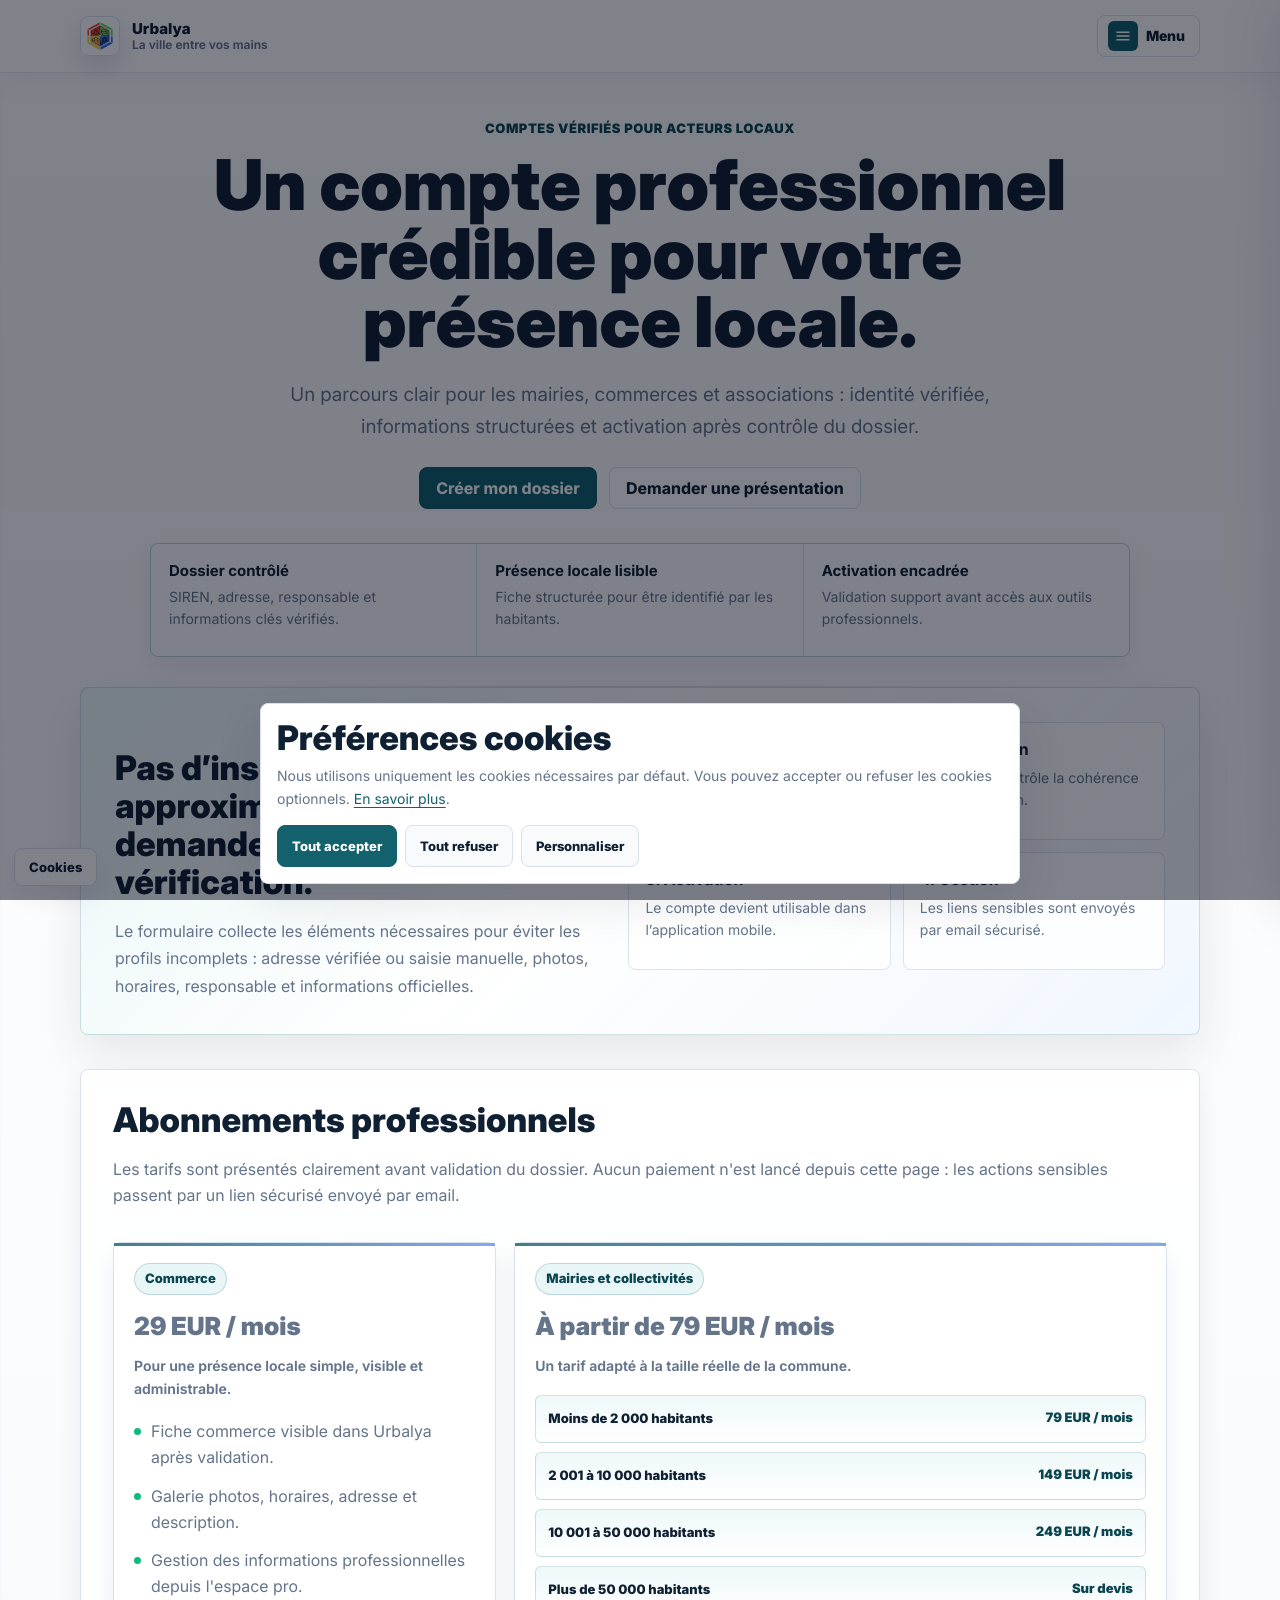
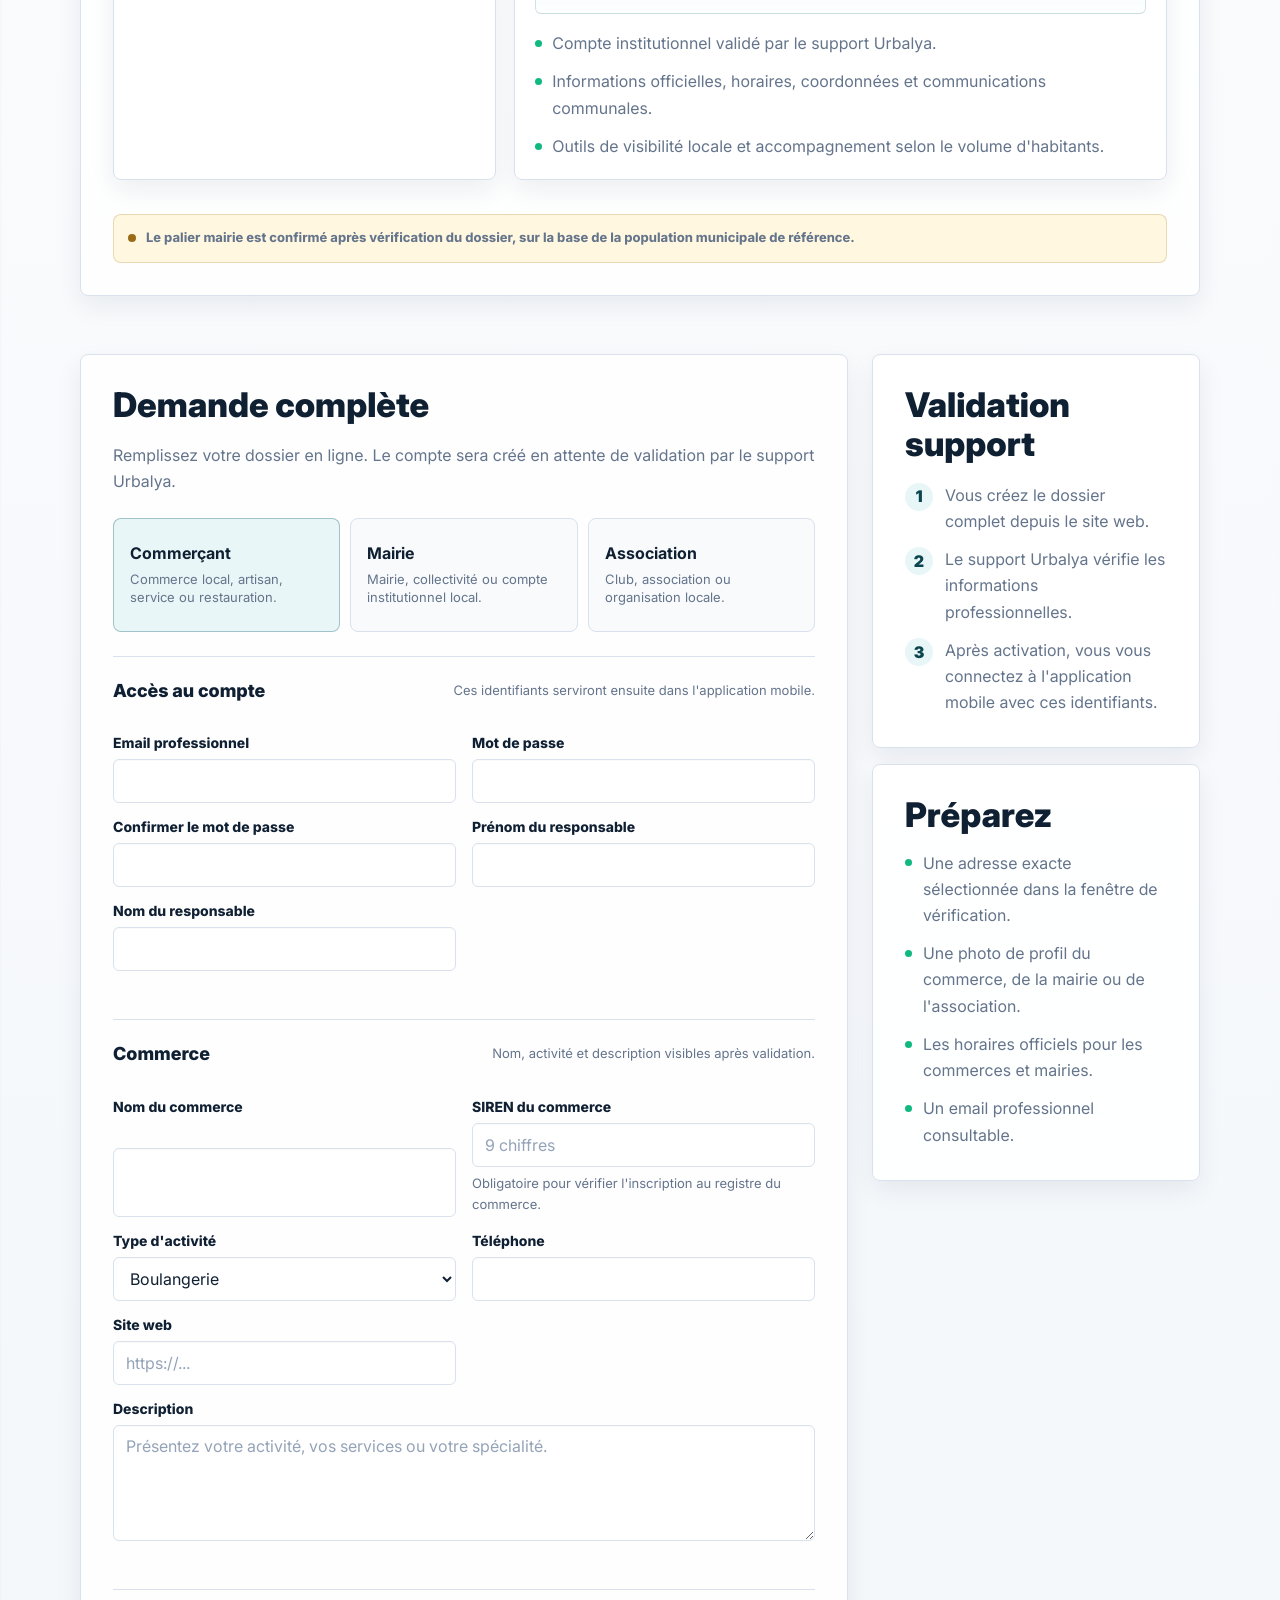
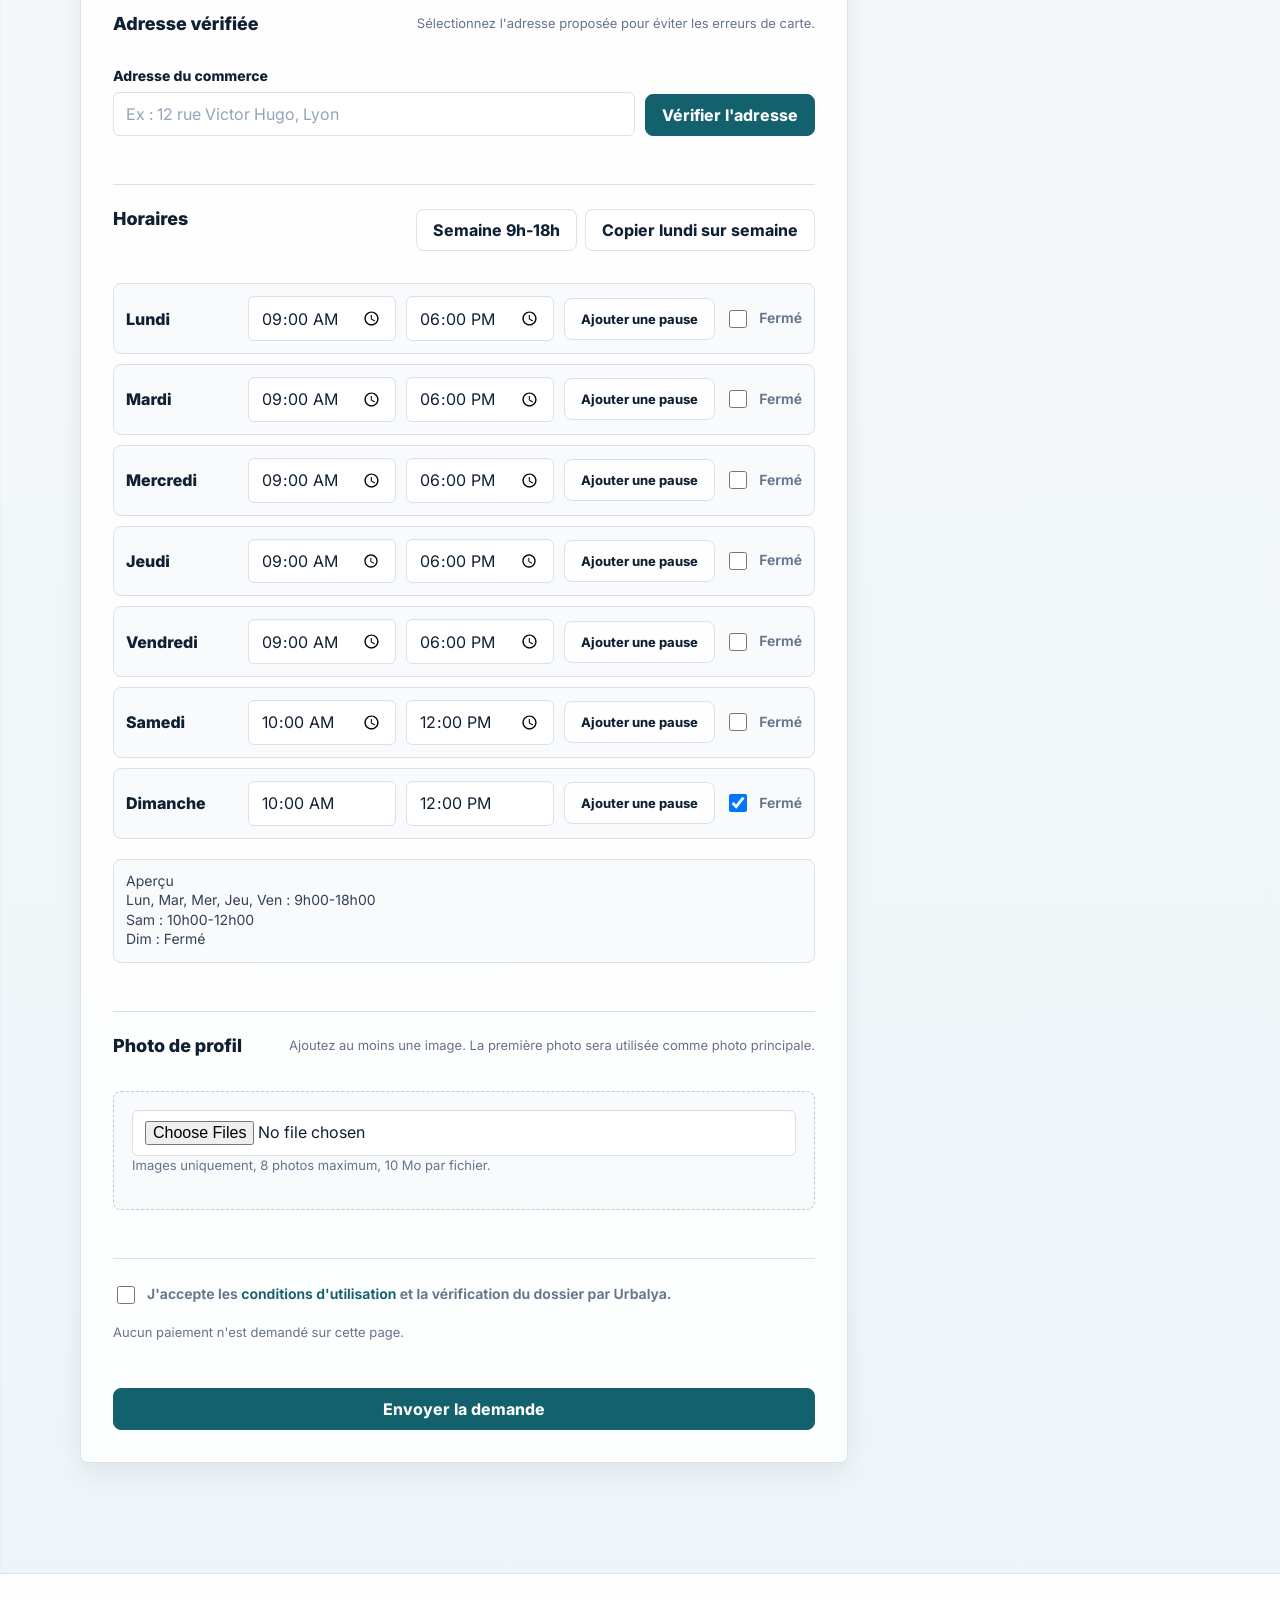
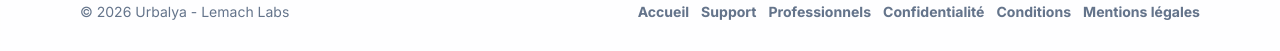
==== docs/professionnels/index.html @ 6ba50709 "a faire inscription en ligne" ====
<!doctype html>
<html lang="fr">
<head>
  <meta charset="utf-8" />
  <meta name="viewport" content="width=device-width,initial-scale=1,viewport-fit=cover" />
  <title>Comptes professionnels - Urbalya</title>
  <meta
    name="description"
    content="Creer une demande de compte professionnel Urbalya pour un commerce, une mairie, une collectivite ou une association."
  />
  <meta name="theme-color" content="#ffffff" />

  <link rel="icon" type="image/png" href="../logo.png" />
  <link rel="apple-touch-icon" href="../logo.png" />
  <link rel="preconnect" href="https://fonts.googleapis.com" />
  <link rel="preconnect" href="https://fonts.gstatic.com" crossorigin />
  <link href="https://fonts.googleapis.com/css2?family=Inter:wght@400;500;600;700;800;900&display=swap" rel="stylesheet" />
  <link rel="stylesheet" href="../cookie-consent.css" />

  <style>
    :root {
      --bg: #0B1220;
      --panel: #0F172A;
      --panel2: #111C32;
      --text: #E5E7EB;
      --muted: #94A3B8;
      --line: rgba(255,255,255,.12);
      --line2: rgba(255,255,255,.18);
      --accent: #3B82F6;
      --accent2: #10B981;
      --danger: #EF4444;
      --warn: #F59E0B;
      --container: 1120px;
      --tap: 44px;
      --focus: 0 0 0 4px rgba(59,130,246,.25);
    }

    * { box-sizing: border-box; }
    html { scroll-behavior: smooth; }
    body {
      margin: 0;
      font-family: Inter, system-ui, -apple-system, Segoe UI, Roboto, Helvetica, Arial, sans-serif;
      color: var(--text);
      background:
        radial-gradient(circle at 16% 0%, rgba(59,130,246,.24), transparent 28%),
        radial-gradient(circle at 90% 8%, rgba(16,185,129,.15), transparent 24%),
        linear-gradient(180deg, #0B1220 0%, #111827 100%);
      -webkit-font-smoothing: antialiased;
    }

    a { color: inherit; text-decoration: none; }
    label, input, select, textarea, button { font: inherit; }
    button { cursor: pointer; }
    :focus { outline: none; }
    :focus-visible { box-shadow: var(--focus); }

    .ico { width: 18px; height: 18px; display: inline-block; flex: 0 0 auto; }
    .ico.xl { width: 22px; height: 22px; }

    .container { max-width: var(--container); margin: 0 auto; padding: 0 18px; }

    .nav {
      position: sticky;
      top: 0;
      z-index: 20;
      background: rgba(11,18,32,.86);
      backdrop-filter: blur(12px);
      border-bottom: 1px solid var(--line);
    }

    .nav-inner {
      min-height: 68px;
      display: flex;
      align-items: center;
      justify-content: space-between;
      gap: 16px;
    }

    .brand {
      display: inline-flex;
      align-items: center;
      gap: 12px;
      font-weight: 900;
    }

    .brand img {
      width: 38px;
      height: 38px;
      border-radius: 12px;
    }

    .nav-links {
      display: flex;
      align-items: center;
      gap: 10px;
      flex-wrap: wrap;
      justify-content: flex-end;
    }

    .nav-actions {
      display: flex;
      align-items: center;
      gap: 10px;
    }

    .nav-toggle {
      width: var(--tap);
      height: var(--tap);
      border-radius: 14px;
      border: 1px solid var(--line);
      background: rgba(15,23,42,.45);
      display: inline-flex;
      align-items: center;
      justify-content: center;
      color: var(--text);
    }

    .pill {
      display: inline-flex;
      align-items: center;
      justify-content: center;
      gap: 8px;
      min-height: 38px;
      padding: 10px 13px;
      border: 1px solid var(--line);
      border-radius: 999px;
      background: rgba(15,23,42,.52);
      color: var(--text);
      font-size: 14px;
      font-weight: 800;
    }

    .pill.primary {
      background: rgba(59,130,246,.92);
      border-color: rgba(147,197,253,.45);
    }

    .pill.danger,
    .pill.danger[aria-current="page"] {
      border-color: rgba(239,68,68,.55);
      background: rgba(239,68,68,.92);
      color: #fff;
    }

    .store-link {
      padding: 0;
      overflow: hidden;
      border-radius: 12px;
      background: transparent !important;
      min-height: auto;
      border-width: 0;
    }

    .store-badge {
      display: block;
      width: 100%;
      height: auto;
    }

    .backdrop {
      position: fixed;
      inset: 0;
      background: rgba(2,6,23,.60);
      backdrop-filter: blur(6px);
      opacity: 0;
      pointer-events: none;
      transition: opacity .18s ease;
      z-index: 80;
    }

    .drawer {
      position: fixed;
      top: env(safe-area-inset-top);
      right: 0;
      width: min(92vw, 360px);
      height: calc(100vh - env(safe-area-inset-top));
      background: rgba(15,23,42,.96);
      border-left: 1px solid var(--line);
      box-shadow: 0 30px 80px rgba(0,0,0,.55);
      transform: translateX(110%);
      transition: transform .22s ease;
      z-index: 90;
      display: flex;
      flex-direction: column;
      padding: 14px;
      overflow-y: auto;
    }

    .drawer-head {
      display: flex;
      align-items: center;
      justify-content: space-between;
      gap: 10px;
      padding: 8px 6px 12px;
      border-bottom: 1px solid var(--line);
    }

    .drawer-title { font-weight: 900; }

    .drawer-close {
      width: var(--tap);
      height: var(--tap);
      border-radius: 14px;
      border: 1px solid var(--line);
      background: rgba(2,6,23,.35);
      color: var(--text);
      display: inline-flex;
      align-items: center;
      justify-content: center;
    }

    .drawer-nav {
      display: flex;
      flex-direction: column;
      gap: 10px;
      padding: 14px 6px;
    }

    .drawer .pill {
      width: 100%;
      justify-content: center;
      padding: 14px 12px;
      border-radius: 16px;
      font-size: 15px;
      min-height: 46px;
    }

    .drawer-foot {
      margin-top: auto;
      padding: 12px 6px 6px;
      border-top: 1px solid var(--line);
      display: flex;
      flex-direction: column;
      gap: 10px;
    }

    .drawer .store-link {
      display: block;
      width: 100%;
      max-width: none;
      border-width: 0;
    }

    html.menu-open body { overflow: hidden; }
    html.menu-open .backdrop { opacity: 1; pointer-events: auto; }
    html.menu-open .drawer { transform: translateX(0); }

    main { padding: 52px 0 72px; }

    .hero h1 {
      margin: 0;
      font-size: clamp(34px, 6.6vw, 64px);
      line-height: .98;
      letter-spacing: 0;
      max-width: 900px;
    }

    .lead {
      margin: 20px 0 0;
      max-width: 760px;
      color: #CBD5E1;
      font-size: clamp(17px, 2.1vw, 21px);
      line-height: 1.58;
    }

    .notice {
      margin-top: 24px;
      display: flex;
      gap: 12px;
      align-items: flex-start;
      max-width: 860px;
      padding: 16px;
      border: 1px solid rgba(245,158,11,.35);
      border-radius: 14px;
      background: rgba(245,158,11,.10);
    }

    .notice-mark {
      width: 28px;
      height: 28px;
      border-radius: 999px;
      display: inline-flex;
      align-items: center;
      justify-content: center;
      background: rgba(245,158,11,.18);
      color: #FDE68A;
      font-weight: 900;
      flex: 0 0 auto;
    }

    .notice p { margin: 0; color: #FDE68A; line-height: 1.5; font-weight: 700; }

    .layout {
      margin-top: 42px;
      display: grid;
      grid-template-columns: minmax(0, 1fr) 340px;
      gap: 24px;
      align-items: start;
    }

    .panel {
      border: 1px solid var(--line);
      border-radius: 18px;
      background: rgba(15,23,42,.72);
      box-shadow: 0 24px 70px rgba(0,0,0,.28);
    }

    .panel-inner { padding: 24px; }

    .panel h2,
    .panel h3 {
      margin: 0;
      letter-spacing: 0;
    }

    .panel h2 { font-size: 24px; }
    .panel h3 { font-size: 18px; }

    .muted {
      color: var(--muted);
      line-height: 1.55;
    }

    .account-tabs {
      display: grid;
      grid-template-columns: repeat(3, minmax(0, 1fr));
      gap: 10px;
      margin-top: 18px;
    }

    .account-tab {
      min-height: 96px;
      padding: 14px;
      border: 1px solid rgba(255,255,255,.12);
      border-radius: 14px;
      background: rgba(17,28,50,.72);
      color: var(--text);
      text-align: left;
    }

    .account-tab strong,
    .account-tab span {
      display: block;
    }

    .account-tab strong { font-size: 16px; }
    .account-tab span { margin-top: 7px; color: var(--muted); font-size: 13px; line-height: 1.4; }

    .account-tab[aria-pressed="true"] {
      border-color: rgba(59,130,246,.78);
      background: rgba(59,130,246,.20);
    }

    .form-section {
      margin-top: 24px;
      padding-top: 24px;
      border-top: 1px solid var(--line);
      display: grid;
      gap: 16px;
    }

    .form-section-header {
      display: flex;
      align-items: baseline;
      justify-content: space-between;
      gap: 12px;
      flex-wrap: wrap;
    }

    .form-grid {
      display: grid;
      grid-template-columns: repeat(2, minmax(0, 1fr));
      gap: 14px;
    }

    .field { display: grid; gap: 7px; }
    .field.full { grid-column: 1 / -1; }

    .field label {
      color: #DCE6F4;
      font-size: 14px;
      font-weight: 800;
    }

    input, select, textarea {
      width: 100%;
      border: 1px solid rgba(148,163,184,.38);
      border-radius: 12px;
      background: rgba(2,6,23,.52);
      color: var(--text);
      padding: 12px 13px;
      min-height: 46px;
    }

    select option { color: #0B1220; }

    textarea {
      min-height: 118px;
      resize: vertical;
      line-height: 1.45;
    }

    .hint {
      margin: 0;
      color: var(--muted);
      font-size: 13px;
      line-height: 1.45;
    }

    .address-row {
      display: grid;
      grid-template-columns: minmax(0, 1fr) auto;
      gap: 10px;
      align-items: end;
    }

    .secondary-button,
    .submit,
    .ghost-button {
      min-height: 46px;
      border-radius: 12px;
      font-weight: 900;
      border: 1px solid var(--line2);
      color: var(--text);
    }

    .secondary-button {
      padding: 0 14px;
      background: rgba(59,130,246,.22);
    }

    .ghost-button {
      padding: 0 13px;
      background: rgba(15,23,42,.62);
    }

    .submit {
      width: 100%;
      margin-top: 20px;
      border: 0;
      background: var(--accent);
      color: white;
    }

    .submit:disabled {
      cursor: not-allowed;
      opacity: .66;
    }

    .selected-address {
      display: none;
      margin-top: 10px;
      padding: 12px;
      border-radius: 12px;
      border: 1px solid rgba(16,185,129,.34);
      background: rgba(16,185,129,.10);
      color: #A7F3D0;
      font-size: 14px;
      line-height: 1.4;
    }

    .selected-address.is-visible { display: block; }

    .hours-grid {
      display: grid;
      gap: 10px;
    }

    .hours-row {
      display: grid;
      grid-template-columns: 110px minmax(96px, 1fr) minmax(96px, 1fr) 138px 92px;
      gap: 10px;
      align-items: center;
      padding: 10px;
      border: 1px solid rgba(255,255,255,.10);
      border-radius: 12px;
      background: rgba(2,6,23,.26);
    }

    .hours-day { font-weight: 900; }

    .hours-actions {
      display: flex;
      gap: 10px;
      flex-wrap: wrap;
    }

    .hours-preview {
      white-space: pre-line;
      margin-top: 4px;
    }

    .hours-pause-button {
      min-height: 40px;
      padding: 0 10px;
      font-size: 13px;
    }

    .pause-fields {
      display: grid;
      grid-template-columns: 1fr 1fr;
      gap: 12px;
    }

    .modal-actions {
      display: flex;
      gap: 10px;
      flex-wrap: wrap;
      justify-content: flex-end;
      margin-top: 4px;
    }

    .check-row {
      display: inline-flex;
      align-items: center;
      gap: 8px;
      color: #CBD5E1;
      font-size: 13px;
      font-weight: 700;
    }

    .check-row input {
      width: 18px;
      height: 18px;
      min-height: 18px;
      padding: 0;
    }

    .file-zone {
      border: 1px dashed rgba(148,163,184,.48);
      border-radius: 14px;
      padding: 16px;
      background: rgba(2,6,23,.28);
    }

    .preview-grid {
      display: grid;
      grid-template-columns: repeat(auto-fill, minmax(84px, 1fr));
      gap: 10px;
      margin-top: 12px;
    }

    .preview {
      aspect-ratio: 1;
      border-radius: 12px;
      overflow: hidden;
      border: 1px solid rgba(255,255,255,.12);
      background: rgba(2,6,23,.48);
    }

    .preview img {
      width: 100%;
      height: 100%;
      object-fit: cover;
      display: block;
    }

    .status {
      display: none;
      margin-top: 16px;
      padding: 14px;
      border-radius: 12px;
      border: 1px solid var(--line2);
      line-height: 1.5;
      font-weight: 700;
    }

    .status.is-visible { display: block; }
    .status.success { border-color: rgba(16,185,129,.42); background: rgba(16,185,129,.12); color: #A7F3D0; }
    .status.error { border-color: rgba(239,68,68,.42); background: rgba(239,68,68,.12); color: #FECACA; }

    .steps {
      margin: 18px 0 0;
      padding: 0;
      list-style: none;
      display: grid;
      gap: 12px;
    }

    .steps li {
      display: flex;
      gap: 12px;
      color: #CBD5E1;
      line-height: 1.55;
    }

    .step-number {
      width: 28px;
      height: 28px;
      border-radius: 999px;
      display: inline-flex;
      align-items: center;
      justify-content: center;
      background: rgba(16,185,129,.16);
      color: #A7F3D0;
      font-weight: 900;
      flex: 0 0 auto;
      margin-top: 1px;
    }

    .side-stack {
      display: grid;
      gap: 16px;
      position: sticky;
      top: 90px;
    }

    .side-list {
      margin: 14px 0 0;
      padding: 0;
      list-style: none;
      display: grid;
      gap: 10px;
      color: #CBD5E1;
      line-height: 1.5;
    }

    .side-list li {
      padding-left: 18px;
      position: relative;
    }

    .side-list li::before {
      content: "";
      width: 7px;
      height: 7px;
      border-radius: 999px;
      background: var(--accent2);
      position: absolute;
      left: 0;
      top: .62em;
    }

    .billing-section {
      margin-top: 24px;
      scroll-margin-top: 90px;
    }

    .billing-hero {
      display: grid;
      grid-template-columns: minmax(0, 1fr);
      gap: 18px;
      align-items: start;
      margin-top: 16px;
    }

    .plans-grid {
      display: grid;
      grid-template-columns: repeat(2, minmax(0, 1fr));
      gap: 14px;
      margin-top: 18px;
    }

    .plan-card,
    .billing-card {
      border: 1px solid rgba(255,255,255,.10);
      border-radius: 14px;
      background: rgba(17,28,50,.72);
      padding: 16px;
    }

    .plan-label {
      display: inline-flex;
      align-items: center;
      min-height: 28px;
      padding: 6px 10px;
      border-radius: 999px;
      background: rgba(59,130,246,.18);
      color: #BFDBFE;
      font-size: 12px;
      font-weight: 900;
    }

    .plan-price {
      margin: 12px 0 0;
      font-size: 26px;
      font-weight: 900;
      color: #FFFFFF;
    }

    .benefits {
      margin: 14px 0 0;
      padding: 0;
      list-style: none;
      display: grid;
      gap: 9px;
      color: #CBD5E1;
      line-height: 1.45;
    }

    .benefits li {
      padding-left: 17px;
      position: relative;
    }

    .benefits li::before {
      content: "";
      position: absolute;
      left: 0;
      top: .62em;
      width: 7px;
      height: 7px;
      border-radius: 999px;
      background: var(--accent2);
    }

    .billing-card form {
      display: grid;
      gap: 12px;
      margin-top: 14px;
    }

    .billing-feedback {
      min-height: 20px;
      color: var(--muted);
      font-size: 13px;
      line-height: 1.45;
      font-weight: 700;
    }

    .billing-feedback.ok { color: #A7F3D0; }
    .billing-feedback.error { color: #FECACA; }

    .billing-context {
      display: none;
      margin-top: 18px;
      padding: 16px;
      border: 1px solid rgba(59,130,246,.34);
      border-radius: 14px;
      background: rgba(59,130,246,.10);
    }

    .billing-context.is-visible { display: block; }

    .billing-meta {
      display: grid;
      grid-template-columns: repeat(3, minmax(0, 1fr));
      gap: 10px;
      margin-top: 12px;
    }

    .billing-meta-item {
      padding: 12px;
      border-radius: 12px;
      background: rgba(2,6,23,.32);
      border: 1px solid rgba(255,255,255,.10);
    }

    .billing-meta-item span {
      display: block;
      color: var(--muted);
      font-size: 12px;
      font-weight: 800;
    }

    .billing-meta-item strong {
      display: block;
      margin-top: 5px;
      font-size: 15px;
    }

    .billing-actions {
      display: flex;
      flex-wrap: wrap;
      gap: 10px;
      margin-top: 14px;
    }

    footer {
      border-top: 1px solid var(--line);
      padding: 26px 0;
      color: var(--muted);
      font-size: 14px;
    }

    .footer-row {
      display: flex;
      justify-content: space-between;
      gap: 16px;
      flex-wrap: wrap;
    }

    .footer-links {
      display: flex;
      gap: 12px;
      flex-wrap: wrap;
    }

    .modal {
      position: fixed;
      inset: 0;
      z-index: 50;
      display: none;
      align-items: center;
      justify-content: center;
      padding: 20px;
      background: rgba(2,6,23,.72);
    }

    .modal.is-visible { display: flex; }

    .modal-card {
      width: min(720px, 100%);
      max-height: min(720px, 92vh);
      overflow: auto;
      border: 1px solid var(--line2);
      border-radius: 18px;
      background: #0F172A;
      box-shadow: 0 30px 80px rgba(0,0,0,.42);
    }

    .modal-head {
      position: sticky;
      top: 0;
      z-index: 1;
      display: flex;
      align-items: center;
      justify-content: space-between;
      gap: 16px;
      padding: 18px;
      border-bottom: 1px solid var(--line);
      background: rgba(15,23,42,.96);
    }

    .modal-title { margin: 0; font-size: 20px; }
    .modal-body { padding: 18px; display: grid; gap: 12px; }

    .suggestion {
      width: 100%;
      display: block;
      text-align: left;
      padding: 14px;
      border: 1px solid rgba(255,255,255,.10);
      border-radius: 12px;
      color: var(--text);
      background: rgba(17,28,50,.72);
    }

    .suggestion strong,
    .suggestion span { display: block; }
    .suggestion span { margin-top: 6px; color: var(--muted); font-size: 13px; }

    .is-hidden { display: none !important; }

    @media (max-width: 960px) {
      .layout { grid-template-columns: 1fr; }
      .side-stack { position: static; }
      .account-tabs { grid-template-columns: 1fr; }
      .billing-hero { grid-template-columns: 1fr; }
      .plans-grid { grid-template-columns: 1fr; }
      .billing-meta { grid-template-columns: 1fr; }
      .hours-row {
        grid-template-columns: 1fr 1fr;
      }
    }

    @media (max-width: 640px) {
      .nav-inner { align-items: flex-start; padding: 14px 0; flex-direction: column; }
      .nav-links { justify-content: flex-start; display: none; }
      main { padding-top: 40px; }
      .panel-inner { padding: 18px; }
      .form-grid { grid-template-columns: 1fr; }
      .address-row { grid-template-columns: 1fr; }
      .hours-row { grid-template-columns: 1fr; }
    }
  </style>
  <link rel="stylesheet" href="../site.css" />
</head>
<body>
  <svg width="0" height="0" aria-hidden="true" focusable="false" style="position:absolute">
    <symbol id="i-menu" viewBox="0 0 24 24">
      <path d="M4 7h16M4 12h16M4 17h16" fill="none" stroke="currentColor" stroke-width="2" stroke-linecap="round"/>
    </symbol>
    <symbol id="i-x" viewBox="0 0 24 24">
      <path d="M6 6l12 12M18 6L6 18" fill="none" stroke="currentColor" stroke-width="2" stroke-linecap="round"/>
    </symbol>
    <symbol id="i-home" viewBox="0 0 24 24">
      <path d="M4 11.5 12 4l8 7.5V20a1 1 0 0 1-1 1h-5v-6h-4v6H5a1 1 0 0 1-1-1v-8.5z" fill="none" stroke="currentColor" stroke-width="2" stroke-linejoin="round"/>
    </symbol>
    <symbol id="i-support" viewBox="0 0 24 24">
      <path d="M12 21a8 8 0 1 0-8-8v3a2 2 0 0 0 2 2h1v-6H5a7 7 0 0 1 14 0h-2v6h1a2 2 0 0 0 2-2v-3" fill="none" stroke="currentColor" stroke-width="2" stroke-linejoin="round"/>
    </symbol>
    <symbol id="i-lock" viewBox="0 0 24 24">
      <rect x="5" y="10" width="14" height="10" rx="2" fill="none" stroke="currentColor" stroke-width="2"/>
      <path d="M8 10V7a4 4 0 0 1 8 0v3" fill="none" stroke="currentColor" stroke-width="2" stroke-linecap="round"/>
    </symbol>
    <symbol id="i-file" viewBox="0 0 24 24">
      <path d="M7 3h7l4 4v14H7z" fill="none" stroke="currentColor" stroke-width="2" stroke-linejoin="round"/>
      <path d="M14 3v5h5M9 13h6M9 17h6" fill="none" stroke="currentColor" stroke-width="2" stroke-linecap="round"/>
    </symbol>
    <symbol id="i-mail" viewBox="0 0 24 24">
      <rect x="4" y="6" width="16" height="12" rx="2" fill="none" stroke="currentColor" stroke-width="2"/>
      <path d="m5 8 7 5 7-5" fill="none" stroke="currentColor" stroke-width="2" stroke-linecap="round" stroke-linejoin="round"/>
    </symbol>
    <symbol id="i-building" viewBox="0 0 24 24">
      <path d="M4 21h16" fill="none" stroke="currentColor" stroke-width="2" stroke-linecap="round"/>
      <path d="M6 21V7l6-4 6 4v14" fill="none" stroke="currentColor" stroke-width="2" stroke-linejoin="round"/>
      <path d="M9 10h.01M15 10h.01M9 14h.01M15 14h.01" fill="none" stroke="currentColor" stroke-width="2" stroke-linecap="round"/>
    </symbol>
  </svg>

  <header class="nav" role="banner">
    <div class="container nav-inner">
      <a class="brand" href="../index.html" aria-label="Accueil Urbalya">
        <img src="../logo.png" alt="" />
        <span class="brand-text">
          <strong>Urbalya</strong>
          <small>La ville entre vos mains</small>
        </span>
      </a>
      <nav class="nav-links" aria-label="Navigation">
        <a class="pill" href="../index.html">Accueil</a>
        <a class="pill" href="../support.html">Support</a>
        <a class="pill primary" href="./" aria-current="page">Professionnels</a>
        <a class="pill" href="../privacy.html">Confidentialité</a>
        <a class="pill" href="../terms.html">Conditions</a>
        <a class="pill" href="../mentions-legales.html">Mentions légales</a>
      </nav>
      <div class="nav-actions">
        <button
          class="nav-toggle"
          type="button"
          aria-label="Ouvrir le menu"
          aria-controls="drawer"
          aria-expanded="false"
          id="menuBtn"
        >
          <svg class="ico xl" aria-hidden="true"><use href="#i-menu"></use></svg>
        </button>
      </div>
    </div>
  </header>

  <div class="backdrop" id="backdrop" aria-hidden="true"></div>
  <aside class="drawer" id="drawer" role="dialog" aria-modal="true" aria-label="Menu">
    <div class="drawer-head">
      <div class="drawer-title">Navigation</div>
      <button class="drawer-close" type="button" aria-label="Fermer le menu" id="closeBtn">
        <svg class="ico xl" aria-hidden="true"><use href="#i-x"></use></svg>
      </button>
    </div>

    <nav class="drawer-nav" aria-label="Navigation mobile">
      <a class="pill" href="../index.html">
        <svg class="ico" aria-hidden="true"><use href="#i-home"></use></svg>
        Accueil
      </a>
      <a class="pill" href="../support.html">
        <svg class="ico" aria-hidden="true"><use href="#i-support"></use></svg>
        Support
      </a>
      <a class="pill" href="./" aria-current="page">
        <svg class="ico" aria-hidden="true"><use href="#i-building"></use></svg>
        Professionnels
      </a>
      <a class="pill" href="../privacy.html">
        <svg class="ico" aria-hidden="true"><use href="#i-lock"></use></svg>
        Confidentialité
      </a>
      <a class="pill" href="../terms.html">
        <svg class="ico" aria-hidden="true"><use href="#i-file"></use></svg>
        Conditions
      </a>
      <a class="pill" href="../mentions-legales.html">
        <svg class="ico" aria-hidden="true"><use href="#i-building"></use></svg>
        Mentions légales
      </a>
      <a class="pill primary store-link" href="https://apps.apple.com/app/id6754794588" rel="noopener noreferrer" aria-label="Ouvrir l'App Store">
        <img class="store-badge" src="../apple.png" alt="Télécharger sur l'App Store" loading="lazy" decoding="async" />
      </a>
      <a class="pill primary store-link" href="https://play.google.com/store/search?q=Urbalya&c=apps" rel="noopener noreferrer" aria-label="Ouvrir Google Play">
        <img class="store-badge" src="../google.png" alt="Disponible sur Google Play" loading="lazy" decoding="async" />
      </a>
    </nav>

    <div class="drawer-foot">
      <a class="pill primary" href="../billing.html">
        <svg class="ico" aria-hidden="true"><use href="#i-lock"></use></svg>
        Gerer mon compte
      </a>
      <a class="pill danger" href="../delete-account.html">
        <svg class="ico" aria-hidden="true"><use href="#i-file"></use></svg>
        Supprimer mon compte
      </a>
      <a class="pill primary" href="mailto:contact@urbalya.com?subject=Support%20Urbalya">
        <svg class="ico" aria-hidden="true"><use href="#i-mail"></use></svg>
        Contactez-nous
      </a>
    </div>
  </aside>

  <main class="pro-main">
    <div class="container">
      <section class="hero pro-hero" aria-label="Comptes professionnels">
        <div class="pro-hero-grid">
          <div class="pro-hero-content">
            <p class="pro-hero-kicker">Comptes vérifiés pour acteurs locaux</p>
            <h1>Un compte professionnel crédible pour votre présence locale.</h1>
            <p class="lead">
              Un parcours clair pour les mairies, commerces et associations :
              identité vérifiée, informations structurées et activation après contrôle du dossier.
            </p>
            <div class="cta-row pro-hero-actions">
              <a class="btn primary" href="#professionalSignupForm">Créer mon dossier</a>
              <a class="btn" href="mailto:contact@urbalya.com?subject=Présentation%20compte%20professionnel%20Urbalya">Demander une présentation</a>
            </div>

            <div class="pro-hero-proof" aria-label="Garanties du compte professionnel">
              <div>
                <strong>Dossier contrôlé</strong>
                <span>SIREN, adresse, responsable et informations clés vérifiés.</span>
              </div>
              <div>
                <strong>Présence locale lisible</strong>
                <span>Fiche structurée pour être identifié par les habitants.</span>
              </div>
              <div>
                <strong>Activation encadrée</strong>
                <span>Validation support avant accès aux outils professionnels.</span>
              </div>
            </div>
          </div>
        </div>
      </section>



      <section class="premium-band pro-confidence" aria-label="Garanties professionnelles">
        <div>
          <h2>Pas d’inscription approximative : chaque demande passe par une vérification.</h2>
          <p>
            Le formulaire collecte les éléments nécessaires pour éviter les profils incomplets :
            adresse vérifiée ou saisie manuelle, photos, horaires, responsable et informations officielles.
          </p>
        </div>
        <div class="premium-proof-grid">
          <article>
            <strong>1. Dossier complet</strong>
            <span>Vous renseignez l’identité, l’adresse et les informations utiles.</span>
          </article>
          <article>
            <strong>2. Vérification</strong>
            <span>Le support contrôle la cohérence avant activation.</span>
          </article>
          <article>
            <strong>3. Activation</strong>
            <span>Le compte devient utilisable dans l’application mobile.</span>
          </article>
          <article>
            <strong>4. Gestion</strong>
            <span>Les liens sensibles sont envoyés par email sécurisé.</span>
          </article>
        </div>
      </section>

      <section class="panel billing-section" id="abonnement" aria-label="Abonnement professionnel">
        <div class="panel-inner">
          <h2>Abonnements professionnels</h2>
          <p class="muted">
            Les tarifs sont présentés clairement avant validation du dossier. Aucun paiement n'est lancé
            depuis cette page : les actions sensibles passent par un lien sécurisé envoyé par email.
          </p>

          <div class="billing-hero">
            <div class="plans-grid pro-pricing-grid">
              <article class="plan-card pricing-card is-commerce">
                <span class="plan-label">Commerce</span>
                <p class="plan-price">29 EUR / mois</p>
                <p class="plan-note">Pour une présence locale simple, visible et administrable.</p>
                <ul class="benefits">
                  <li>Fiche commerce visible dans Urbalya après validation.</li>
                  <li>Galerie photos, horaires, adresse et description.</li>
                  <li>Gestion des informations professionnelles depuis l'espace pro.</li>
                </ul>
              </article>

              <article class="plan-card pricing-card is-municipality">
                <span class="plan-label">Mairies et collectivités</span>
                <p class="plan-price">À partir de 79 EUR / mois</p>
                <p class="plan-note">Un tarif adapté à la taille réelle de la commune.</p>

                <div class="municipality-tiers" aria-label="Tarifs mairie par nombre d'habitants">
                  <div class="municipality-tier">
                    <strong>Moins de 2 000 habitants</strong>
                    <span>79 EUR / mois</span>
                  </div>
                  <div class="municipality-tier">
                    <strong>2 001 à 10 000 habitants</strong>
                    <span>149 EUR / mois</span>
                  </div>
                  <div class="municipality-tier">
                    <strong>10 001 à 50 000 habitants</strong>
                    <span>249 EUR / mois</span>
                  </div>
                  <div class="municipality-tier">
                    <strong>Plus de 50 000 habitants</strong>
                    <span>Sur devis</span>
                  </div>
                </div>

                <ul class="benefits">
                  <li>Compte institutionnel validé par le support Urbalya.</li>
                  <li>Informations officielles, horaires, coordonnées et communications communales.</li>
                  <li>Outils de visibilité locale et accompagnement selon le volume d'habitants.</li>
                </ul>
              </article>
            </div>

            <p class="pricing-note">
              Le palier mairie est confirmé après vérification du dossier, sur la base de la population municipale de référence.
            </p>

            <div class="billing-context" id="billingContextBlock">
              <h3>Gestion de votre abonnement</h3>
              <p class="muted" id="billingContextText">
                Vérifiez les informations transmises par votre lien sécurisé.
              </p>
              <div class="billing-meta">
                <div class="billing-meta-item">
                  <span>Compte</span>
                  <strong id="billingAccountValue">Compte pro</strong>
                </div>
                <div class="billing-meta-item">
                  <span>Statut</span>
                  <strong id="billingStatusValue">Indisponible</strong>
                </div>
                <div class="billing-meta-item">
                  <span>Renouvellement</span>
                  <strong id="billingRenewalValue">Indisponible</strong>
                </div>
              </div>
              <div class="billing-actions" id="billingActions"></div>
            </div>
          </div>
        </div>
      </section>

      <section class="layout pro-layout" aria-label="Formulaire professionnel">
        <div class="panel">
          <div class="panel-inner">
            <h2>Demande complète</h2>
            <p class="muted">
              Remplissez votre dossier en ligne. Le compte sera créé en attente de validation par le support Urbalya.
            </p>

            <div class="account-tabs" role="group" aria-label="Type de compte professionnel">
              <button type="button" class="account-tab" data-account-tab="merchant" aria-pressed="true">
                <strong>Commerçant</strong>
                <span>Commerce local, artisan, service ou restauration.</span>
              </button>
              <button type="button" class="account-tab" data-account-tab="municipality" aria-pressed="false">
                <strong>Mairie</strong>
                <span>Mairie, collectivité ou compte institutionnel local.</span>
              </button>
              <button type="button" class="account-tab" data-account-tab="social" aria-pressed="false">
                <strong>Association</strong>
                <span>Club, association ou organisation locale.</span>
              </button>
            </div>

            <form id="professionalSignupForm" novalidate>
              <input type="hidden" id="accountType" name="accountType" value="merchant" />

              <section class="form-section" aria-label="Accès au compte">
                <div class="form-section-header">
                  <h3>Accès au compte</h3>
                  <p class="hint">Ces identifiants serviront ensuite dans l'application mobile.</p>
                </div>
                <div class="form-grid">
                  <div class="field">
                    <label for="email">Email professionnel</label>
                    <input id="email" name="email" type="email" autocomplete="email" required />
                  </div>
                  <div class="field">
                    <label for="password">Mot de passe</label>
                    <input id="password" name="password" type="password" minlength="8" autocomplete="new-password" required />
                  </div>
                  <div class="field">
                    <label for="confirmPassword">Confirmer le mot de passe</label>
                    <input id="confirmPassword" name="confirmPassword" type="password" minlength="8" autocomplete="new-password" required />
                  </div>
                  <div class="field manager-field">
                    <label for="managerFirstName">Prénom du responsable</label>
                    <input id="managerFirstName" name="managerFirstName" autocomplete="given-name" required />
                  </div>
                  <div class="field manager-field">
                    <label for="managerLastName">Nom du responsable</label>
                    <input id="managerLastName" name="managerLastName" autocomplete="family-name" required />
                  </div>
                </div>
              </section>

              <section class="form-section account-section" data-section="merchant" aria-label="Informations commerce">
                <div class="form-section-header">
                  <h3>Commerce</h3>
                  <p class="hint">Nom, activité et description visibles après validation.</p>
                </div>
                <div class="form-grid">
                  <div class="field">
                    <label for="merchantName">Nom du commerce</label>
                    <input id="merchantName" name="merchantName" autocomplete="organization" />
                  </div>
                  <div class="field">
                    <label for="merchantSIREN">SIREN du commerce</label>
                    <input id="merchantSIREN" name="merchantSIREN" inputmode="numeric" maxlength="14" placeholder="9 chiffres" required />
                    <p class="hint">Obligatoire pour vérifier l'inscription au registre du commerce.</p>
                  </div>
                  <div class="field">
                    <label for="merchantBusinessTypeKey">Type d'activité</label>
                    <select id="merchantBusinessTypeKey" name="merchantBusinessTypeKey"></select>
                  </div>
                  <div class="field is-hidden" id="merchantCustomWrap">
                    <label for="merchantBusinessTypeCustom">Activité à préciser</label>
                    <input id="merchantBusinessTypeCustom" name="merchantBusinessTypeCustom" />
                  </div>
                  <div class="field">
                    <label for="merchantPhone">Téléphone</label>
                    <input id="merchantPhone" name="merchantPhone" type="tel" autocomplete="tel" />
                  </div>
                  <div class="field">
                    <label for="merchantWebsite">Site web</label>
                    <input id="merchantWebsite" name="merchantWebsite" type="url" placeholder="https://..." />
                  </div>
                  <div class="field full">
                    <label for="merchantDescription">Description</label>
                    <textarea id="merchantDescription" name="merchantDescription" placeholder="Présentez votre activité, vos services ou votre spécialité."></textarea>
                  </div>
                </div>
              </section>

              <section class="form-section account-section is-hidden" data-section="municipality" aria-label="Informations mairie">
                <div class="form-section-header">
                  <h3>Mairie / collectivité</h3>
                  <p class="hint">Les informations officielles seront vérifiées avant activation.</p>
                </div>
                <div class="form-grid">
                  <div class="field">
                    <label for="municipalitySIREN">SIREN</label>
                    <input id="municipalitySIREN" name="municipalitySIREN" inputmode="numeric" maxlength="14" />
                  </div>
                  <div class="field">
                    <label for="municipalityPhone">Téléphone officiel</label>
                    <input id="municipalityPhone" name="municipalityPhone" type="tel" autocomplete="tel" />
                  </div>
                </div>
              </section>

              <section class="form-section account-section is-hidden" data-section="social" aria-label="Informations association">
                <div class="form-section-header">
                  <h3>Association / organisation</h3>
                  <p class="hint">Le compte sera relié à votre club ou structure locale.</p>
                </div>
                <div class="form-grid">
                  <div class="field">
                    <label for="socialClubName">Nom de la structure</label>
                    <input id="socialClubName" name="socialClubName" autocomplete="organization" />
                  </div>
                  <div class="field">
                    <label for="socialSIREN">SIREN de l'association <span class="optional-label">facultatif</span></label>
                    <input id="socialSIREN" name="socialSIREN" inputmode="numeric" maxlength="14" placeholder="9 chiffres si disponible" />
                    <p class="hint">Si votre association possède un SIREN, ajoutez-le pour accélérer la vérification.</p>
                  </div>
                  <div class="field">
                    <label for="socialStructureType">Type de structure</label>
                    <select id="socialStructureType" name="socialStructureType">
                      <option value="club">Club</option>
                      <option value="association">Association</option>
                    </select>
                  </div>
                  <div class="field">
                    <label for="socialDomainKey">Domaine</label>
                    <select id="socialDomainKey" name="socialDomainKey"></select>
                  </div>
                  <div class="field is-hidden" id="socialCustomWrap">
                    <label for="socialDomainCustom">Domaine à préciser</label>
                    <input id="socialDomainCustom" name="socialDomainCustom" />
                  </div>
                  <div class="field">
                    <label for="socialClubPhone">Téléphone</label>
                    <input id="socialClubPhone" name="socialClubPhone" type="tel" autocomplete="tel" />
                  </div>
                  <div class="field full">
                    <label for="socialClubDescription">Description</label>
                    <textarea id="socialClubDescription" name="socialClubDescription" placeholder="Présentez brièvement votre structure."></textarea>
                  </div>
                </div>
              </section>

              <section class="form-section" aria-label="Adresse">
                <div class="form-section-header">
                  <h3>Adresse vérifiée</h3>
                  <p class="hint">Sélectionnez l'adresse proposée pour éviter les erreurs de carte.</p>
                </div>
                <div class="field full">
                  <label for="addressQuery" id="addressLabel">Adresse du commerce</label>
                  <div class="address-row">
                    <input id="addressQuery" name="addressQuery" autocomplete="street-address" placeholder="Ex : 12 rue Victor Hugo, Lyon" />
                    <button type="button" class="secondary-button" id="searchAddressButton">Vérifier l'adresse</button>
                  </div>
                  <div class="selected-address" id="selectedAddress"></div>
                </div>
              </section>

              <section class="form-section" id="hoursSection" aria-label="Horaires">
                <div class="form-section-header">
                  <h3>Horaires</h3>
                  <div class="hours-actions">
                    <button type="button" class="ghost-button" id="weekdayPresetButton">Semaine 9h-18h</button>
                    <button type="button" class="ghost-button" id="copyMondayButton">Copier lundi sur semaine</button>
                  </div>
                </div>
                <div class="hours-grid" id="hoursGrid"></div>
                <div class="selected-address hours-preview is-visible" id="hoursPreview"></div>
              </section>

              <section class="form-section" aria-label="Photos">
                <div class="form-section-header">
                  <h3>Photo de profil</h3>
                  <p class="hint">Ajoutez au moins une image. La première photo sera utilisée comme photo principale.</p>
                </div>
                <div class="file-zone">
                  <input id="photos" name="photos" type="file" accept="image/*" multiple />
                  <p class="hint">Images uniquement, 8 photos maximum, 10 Mo par fichier.</p>
                  <div class="preview-grid" id="photoPreview"></div>
                </div>
              </section>

              <section class="form-section" aria-label="Conditions">
                <label class="check-row">
                  <input id="termsAccepted" type="checkbox" required />
                  <span>J'accepte les <a href="../terms.html" target="_blank" rel="noopener">conditions d'utilisation</a> et la vérification du dossier par Urbalya.</span>
                </label>
                <p class="hint">Aucun paiement n'est demandé sur cette page.</p>
              </section>

              <button class="submit" id="submitButton" type="submit">Envoyer la demande</button>
              <div class="status" id="formStatus" role="status" aria-live="polite"></div>
            </form>
          </div>
        </div>

        <aside class="side-stack" aria-label="Informations">
          <div class="panel">
            <div class="panel-inner">
              <h2>Validation support</h2>
              <ol class="steps">
                <li><span class="step-number">1</span><span>Vous créez le dossier complet depuis le site web.</span></li>
                <li><span class="step-number">2</span><span>Le support Urbalya vérifie les informations professionnelles.</span></li>
                <li><span class="step-number">3</span><span>Après activation, vous vous connectez à l'application mobile avec ces identifiants.</span></li>
              </ol>
            </div>
          </div>

          <div class="panel">
            <div class="panel-inner">
              <h2>Préparez</h2>
              <ul class="side-list">
                <li>Une adresse exacte sélectionnée dans la fenêtre de vérification.</li>
                <li>Une photo de profil du commerce, de la mairie ou de l'association.</li>
                <li>Les horaires officiels pour les commerces et mairies.</li>
                <li>Un email professionnel consultable.</li>
              </ul>
            </div>
          </div>
        </aside>
      </section>
    </div>
  </main>

  <div class="modal" id="addressModal" role="dialog" aria-modal="true" aria-labelledby="addressModalTitle">
    <div class="modal-card">
      <div class="modal-head">
        <h2 class="modal-title" id="addressModalTitle">Sélectionner l'adresse</h2>
        <div class="modal-head-actions">
          <button type="button" class="manual-address-trigger" id="manualAddressButton">
            Adresse introuvable ? Saisie manuelle
          </button>
          <button type="button" class="ghost-button" id="closeAddressModal">Fermer</button>
        </div>
      </div>
      <div class="modal-body" id="addressSuggestions"></div>
    </div>
  </div>

  <div class="modal" id="pauseModal" role="dialog" aria-modal="true" aria-labelledby="pauseModalTitle">
    <div class="modal-card">
      <div class="modal-head">
        <h2 class="modal-title" id="pauseModalTitle">Ajouter une pause</h2>
        <button type="button" class="ghost-button" id="closePauseModal">Fermer</button>
      </div>
      <div class="modal-body">
        <p class="muted" id="pauseModalSubtitle">Sélectionnez le créneau de pause.</p>
        <div class="pause-fields">
          <div class="field">
            <label for="pauseStart">Début de pause</label>
            <input id="pauseStart" type="time" value="12:00" />
          </div>
          <div class="field">
            <label for="pauseEnd">Fin de pause</label>
            <input id="pauseEnd" type="time" value="14:00" />
          </div>
        </div>
        <div class="modal-actions">
          <button type="button" class="ghost-button" id="removePauseButton">Retirer la pause</button>
          <button type="button" class="secondary-button" id="savePauseButton">Valider la pause</button>
        </div>
      </div>
    </div>
  </div>

  <footer>
    <div class="container footer-row">
      <div>© <span id="year"></span> Urbalya - Lemach Labs</div>
      <div class="footer-links">
        <a href="../index.html">Accueil</a>
        <a href="../support.html">Support</a>
        <a href="./">Professionnels</a>
        <a href="../privacy.html">Confidentialité</a>
        <a href="../terms.html">Conditions</a>
        <a href="../mentions-legales.html">Mentions légales</a>
      </div>
    </div>
  </footer>

  <script>
    (function () {
      var DEFAULT_API_BASE = "https://urbalya.com/api";
      var RUNTIME_API_BASE = String(window.URBALYA_API_BASE_URL || "").trim();
      var API_BASE = (RUNTIME_API_BASE || DEFAULT_API_BASE).replace(/\/+$/, "");
      var TERMS_VERSION = "2026-04-30-web-professional";

      var merchantTypes = [
        ["BAKERY", "Boulangerie", "BAKERY"],
        ["PASTRY", "Pâtisserie", "BAKERY"],
        ["CHOCOLATE", "Chocolatier", "BAKERY"],
        ["BUTCHER", "Boucherie", "LOCAL_SHOP"],
        ["CATERER", "Traiteur", "SNACK"],
        ["FISHMONGER", "Poissonnerie", "LOCAL_SHOP"],
        ["GREENGROCER", "Primeur", "LOCAL_SHOP"],
        ["GROCERY", "Épicerie", "LOCAL_SHOP"],
        ["SUPERMARKET", "Supermarché", "LOCAL_SHOP"],
        ["WINE", "Caviste", "LOCAL_SHOP"],
        ["RESTAURANT", "Restaurant", "SNACK"],
        ["SNACK", "Snack", "SNACK"],
        ["FAST_FOOD", "Fast-food", "SNACK"],
        ["PIZZERIA", "Pizzeria", "SNACK"],
        ["BURGER", "Burger", "SNACK"],
        ["SUSHI", "Sushi", "SNACK"],
        ["CREPERIE", "Crêperie", "SNACK"],
        ["BRASSERIE", "Brasserie", "SNACK"],
        ["CAFE", "Café", "SNACK"],
        ["BAR", "Bar", "SNACK"],
        ["TEA_ROOM", "Salon de thé", "SNACK"],
        ["ICE_CREAM", "Glacier", "SNACK"],
        ["FOOD_TRUCK", "Food truck", "SNACK"],
        ["CLOTHING", "Vêtements", "LOCAL_SHOP"],
        ["SHOES", "Chaussures", "LOCAL_SHOP"],
        ["JEWELRY", "Bijouterie", "LOCAL_SHOP"],
        ["BOOKSTORE", "Librairie", "LOCAL_SHOP"],
        ["TOY_STORE", "Jouets", "LOCAL_SHOP"],
        ["PHONE_SHOP", "Téléphonie", "LOCAL_SHOP"],
        ["ELECTRONICS", "Électronique", "LOCAL_SHOP"],
        ["FURNITURE", "Meubles", "LOCAL_SHOP"],
        ["DECORATION", "Décoration", "LOCAL_SHOP"],
        ["FLOWER_SHOP", "Fleuriste", "LOCAL_SHOP"],
        ["PET_SHOP", "Animalerie", "LOCAL_SHOP"],
        ["SPORT_SHOP", "Magasin de sport", "LOCAL_SHOP"],
        ["BIKE_SHOP", "Vélo", "LOCAL_SHOP"],
        ["HAIRDRESSER", "Coiffeur", "HAIRDRESSER"],
        ["BARBER", "Barbier", "HAIRDRESSER"],
        ["BEAUTY", "Institut de beauté", "HAIRDRESSER"],
        ["NAILS", "Onglerie", "HAIRDRESSER"],
        ["SPA", "Spa", "HAIRDRESSER"],
        ["PHARMACY", "Pharmacie", "SERVICES"],
        ["DOCTOR", "Cabinet médical", "SERVICES"],
        ["DENTIST", "Dentiste", "SERVICES"],
        ["PHYSIO", "Kiné", "SERVICES"],
        ["OPTICIAN", "Opticien", "LOCAL_SHOP"],
        ["TAXI", "Taxi", "SERVICES"],
        ["AMBULANCE", "Ambulance", "SERVICES"],
        ["DRIVING_SCHOOL", "Auto-école", "SERVICES"],
        ["GARAGE", "Garage auto", "SERVICES"],
        ["REPAIR", "Dépannage", "SERVICES"],
        ["PRESSING", "Pressing", "SERVICES"],
        ["LAUNDRY", "Laverie", "SERVICES"],
        ["CLEANING", "Ménage à domicile", "SERVICES"],
        ["BANK", "Banque", "SERVICES"],
        ["INSURANCE", "Assurance", "SERVICES"],
        ["REAL_ESTATE", "Agence immobilière", "SERVICES"],
        ["NOTARY", "Notaire", "SERVICES"],
        ["LAWYER", "Avocat", "SERVICES"],
        ["ACCOUNTANT", "Comptable", "SERVICES"],
        ["PLUMBER", "Plombier", "ARTISAN"],
        ["ELECTRICIAN", "Électricien", "ARTISAN"],
        ["CARPENTER", "Menuisier", "ARTISAN"],
        ["MASON", "Maçon", "ARTISAN"],
        ["PAINTER", "Peintre", "ARTISAN"],
        ["TILER", "Carreleur", "ARTISAN"],
        ["ROOFER", "Couvreur", "ARTISAN"],
        ["LOCKSMITH", "Serrurier", "ARTISAN"],
        ["GLAZIER", "Vitrier", "ARTISAN"],
        ["HVAC", "Chauffagiste", "ARTISAN"],
        ["GARDENER", "Jardinier", "ARTISAN"],
        ["MOVING", "Déménagement", "ARTISAN"],
        ["OTHER", "Autre (à préciser)", "LOCAL_SHOP"]
      ];

      var socialDomains = [
        ["FOOTBALL", "Football"],
        ["BASKETBALL", "Basketball"],
        ["HANDBALL", "Handball"],
        ["VOLLEYBALL", "Volley-ball"],
        ["RUGBY", "Rugby"],
        ["TENNIS", "Tennis"],
        ["BADMINTON", "Badminton"],
        ["TABLE_TENNIS", "Tennis de table"],
        ["ATHLETICS", "Athlétisme"],
        ["CYCLING", "Cyclisme"],
        ["RUNNING", "Course à pied"],
        ["SWIMMING", "Natation"],
        ["TRIATHLON", "Triathlon"],
        ["MARTIAL_ARTS", "Arts martiaux"],
        ["BOXING", "Boxe"],
        ["GYMNASTICS", "Gymnastique"],
        ["DANCE", "Danse"],
        ["YOGA", "Yoga"],
        ["FITNESS_WELLNESS", "Fitness et bien-être"],
        ["HIKING", "Randonnée"],
        ["CLIMBING", "Escalade"],
        ["MUSIC", "Musique"],
        ["SINGING", "Chorale"],
        ["THEATRE", "Théâtre"],
        ["CINEMA", "Cinéma"],
        ["PHOTOGRAPHY", "Photographie"],
        ["PLASTIC_ARTS", "Arts plastiques"],
        ["WRITING", "Écriture"],
        ["READING", "Lecture"],
        ["HERITAGE", "Patrimoine"],
        ["LANGUAGE_EXCHANGE", "Échange linguistique"],
        ["SCHOOL_SUPPORT", "Soutien scolaire"],
        ["STUDENT_LIFE", "Vie étudiante"],
        ["SCIENCE", "Sciences"],
        ["DIGITAL", "Numérique"],
        ["ROBOTICS", "Robotique"],
        ["GAMING", "Jeux vidéo"],
        ["BOARD_GAMES", "Jeux de société"],
        ["CREATIVE_HOBBIES", "Loisirs créatifs"],
        ["TRAVEL_DISCOVERY", "Voyage et découverte"],
        ["SOLIDARITY", "Solidarité"],
        ["HUMANITARIAN", "Humanitaire"],
        ["CHARITY", "Caritatif"],
        ["HEALTH_PREVENTION", "Santé et prévention"],
        ["DISABILITY_INCLUSION", "Handicap et inclusion"],
        ["SENIORS", "Seniors"],
        ["YOUTH", "Jeunesse"],
        ["PARENTS", "Parents et familles"],
        ["ENVIRONMENT", "Environnement"],
        ["ANIMAL_WELFARE", "Protection animale"],
        ["URBAN_GARDEN", "Jardin partagé"],
        ["LOCAL_FOOD", "Alimentation locale"],
        ["CITIZENSHIP", "Citoyenneté"],
        ["NEIGHBORHOOD_LIFE", "Vie de quartier"],
        ["CIVIL_SECURITY", "Sécurité civile"],
        ["CONSUMER_DEFENSE", "Défense des consommateurs"],
        ["PROFESSIONAL_NETWORK", "Réseau professionnel"],
        ["EMPLOYMENT_SUPPORT", "Insertion et emploi"],
        ["ENTREPRENEURSHIP", "Entrepreneuriat"],
        ["RELIGIOUS_CULTURAL", "Culture et spiritualité"],
        ["OTHER", "Autre (à préciser)"]
      ];

      var days = [
        ["mon", "Lundi", "Lun"],
        ["tue", "Mardi", "Mar"],
        ["wed", "Mercredi", "Mer"],
        ["thu", "Jeudi", "Jeu"],
        ["fri", "Vendredi", "Ven"],
        ["sat", "Samedi", "Sam"],
        ["sun", "Dimanche", "Dim"]
      ];

      var selectedAddress = null;
      var currentAccountType = "merchant";
      var activePauseRow = null;

      var $ = function (id) { return document.getElementById(id); };

      function escapeHtml(value) {
        return String(value || "")
          .replace(/&/g, "&amp;")
          .replace(/</g, "&lt;")
          .replace(/>/g, "&gt;")
          .replace(/"/g, "&quot;");
      }

      function optionHtml(value, label, dataCategory) {
        var category = dataCategory ? ' data-category="' + escapeHtml(dataCategory) + '"' : "";
        return '<option value="' + escapeHtml(value) + '"' + category + '>' + escapeHtml(label) + '</option>';
      }

      function populateSelects() {
        $("merchantBusinessTypeKey").innerHTML = merchantTypes
          .map(function (item) { return optionHtml(item[0], item[1], item[2]); })
          .join("");
        $("socialDomainKey").innerHTML = socialDomains
          .map(function (item) { return optionHtml(item[0], item[1]); })
          .join("");
      }

      function renderHours() {
        $("hoursGrid").innerHTML = days.map(function (day, index) {
          var defaultOpen = index < 5 ? "09:00" : "10:00";
          var defaultClose = index < 5 ? "18:00" : "12:00";
          var closed = index === 6 ? " checked" : "";
          return [
            '<div class="hours-row" data-day="' + day[0] + '">',
            '<div class="hours-day">' + day[1] + '</div>',
            '<input aria-label="Ouverture ' + day[1] + '" type="time" data-hour="open" value="' + defaultOpen + '" />',
            '<input aria-label="Fermeture ' + day[1] + '" type="time" data-hour="close" value="' + defaultClose + '" />',
            '<button type="button" class="ghost-button hours-pause-button" data-hour="pauseButton">Ajouter une pause</button>',
            '<label class="check-row"><input type="checkbox" data-hour="closed"' + closed + ' /> Fermé</label>',
            '</div>'
          ].join("");
        }).join("");

        Array.prototype.forEach.call(document.querySelectorAll("[data-hour='closed']"), function (checkbox) {
          checkbox.addEventListener("change", function () {
            var row = checkbox.closest(".hours-row");
            Array.prototype.forEach.call(row.querySelectorAll("input[type='time']"), function (input) {
              input.disabled = checkbox.checked;
            });
            row.querySelector("[data-hour='pauseButton']").disabled = checkbox.checked;
            updateHoursPreview();
          });
          checkbox.dispatchEvent(new Event("change"));
        });

        Array.prototype.forEach.call(document.querySelectorAll(".hours-row input[type='time']"), function (input) {
          input.addEventListener("change", updateHoursPreview);
        });
        Array.prototype.forEach.call(document.querySelectorAll("[data-hour='pauseButton']"), function (button) {
          button.addEventListener("click", function () {
            openPauseModal(button.closest(".hours-row"));
          });
        });
        updateHoursPreview();
      }

      function formatHourLabel(value) {
        var parts = String(value || "").split(":");
        var hours = Number(parts[0]);
        var minutes = Number(parts[1]);
        if (!Number.isFinite(hours) || !Number.isFinite(minutes)) return "";
        return String(hours) + "h" + String(minutes).padStart(2, "0");
      }

      function buildHoursString() {
        var grouped = [];
        Array.prototype.forEach.call(document.querySelectorAll(".hours-row"), function (row, index) {
          var label = days[index][2];
          var closed = row.querySelector("[data-hour='closed']").checked;
          var schedule = "Fermé";
          if (closed) {
            schedule = "Fermé";
          } else {
            var open = formatHourLabel(row.querySelector("[data-hour='open']").value);
            var close = formatHourLabel(row.querySelector("[data-hour='close']").value);
            if (!open || !close) return;
            schedule = open + "-" + close;
            if (row.dataset.pauseStart && row.dataset.pauseEnd) {
              schedule +=
                " (pause " +
                formatHourLabel(row.dataset.pauseStart) +
                "-" +
                formatHourLabel(row.dataset.pauseEnd) +
                ")";
            }
          }

          var existing = grouped.find(function (entry) {
            return entry.schedule === schedule;
          });
          if (existing) {
            existing.days.push(label);
          } else {
            grouped.push({ schedule: schedule, days: [label] });
          }
        });
        return grouped.map(function (entry) {
          return entry.days.join(", ") + " : " + entry.schedule;
        }).join("\n");
      }

      function updateHoursPreview() {
        var preview = $("hoursPreview");
        if (!preview) return;
        var value = buildHoursString();
        preview.textContent = value ? "Aperçu\n" + value : "Aucun horaire renseigné.";
      }

      function setAccountType(nextType) {
        currentAccountType = nextType;
        $("accountType").value = nextType;

        Array.prototype.forEach.call(document.querySelectorAll("[data-account-tab]"), function (button) {
          button.setAttribute("aria-pressed", button.dataset.accountTab === nextType ? "true" : "false");
        });
        Array.prototype.forEach.call(document.querySelectorAll(".account-section"), function (section) {
          section.classList.toggle("is-hidden", section.dataset.section !== nextType);
        });

        var isMunicipality = nextType === "municipality";
        var isSocial = nextType === "social";
        Array.prototype.forEach.call(document.querySelectorAll(".manager-field"), function (field) {
          field.classList.toggle("is-hidden", isMunicipality);
        });
        $("hoursSection").classList.toggle("is-hidden", isSocial);
        $("addressLabel").textContent = isMunicipality
          ? "Adresse officielle de la mairie"
          : isSocial
          ? "Adresse de la structure"
          : "Adresse du commerce";

        selectedAddress = null;
        $("addressQuery").value = "";
        updateSelectedAddress();
      }

      function updateSelectedAddress() {
        var box = $("selectedAddress");
        if (!selectedAddress) {
          box.classList.remove("is-visible");
          box.textContent = "";
          return;
        }
        box.classList.add("is-visible");
        box.innerHTML =
          "<strong>" +
          (selectedAddress.isManual ? "Adresse saisie manuellement" : "Adresse sélectionnée") +
          "</strong><br>" +
          escapeHtml(selectedAddress.label) +
          "<br>" +
          escapeHtml(selectedAddress.postcode + " " + selectedAddress.city) +
          (selectedAddress.isManual
            ? '<span class="address-note">Position approximative sur la commune, l’adresse exacte sera contrôlée lors de la validation.</span>'
            : "");
      }

      function setStatus(type, message) {
        var node = $("formStatus");
        node.className = "status is-visible " + type;
        node.textContent = message;
      }

      function clearStatus() {
        var node = $("formStatus");
        node.className = "status";
        node.textContent = "";
      }

      function showAddressModal() {
        $("addressModal").classList.add("is-visible");
      }

      function closeAddressModal() {
        $("addressModal").classList.remove("is-visible");
      }

      function buildManualAddressLabel(line, postcode, city) {
        return [
          line,
          [postcode, city].filter(Boolean).join(" ")
        ].filter(Boolean).join(", ");
      }

      function setManualAddressFeedback(message, type) {
        var node = $("manualAddressFeedback");
        if (!node) return;
        node.className = "manual-address-feedback is-visible " + (type || "");
        node.textContent = message;
      }

      function renderManualAddressForm() {
        var currentQuery = $("addressQuery").value.trim();
        $("addressSuggestions").innerHTML = [
          '<div class="manual-address-panel">',
          '<div class="manual-address-callout">',
          '<span>Alternative</span>',
          '<strong>Votre adresse n’apparait pas dans les résultats ?</strong>',
          '<p>Saisissez-la ici. La demande sera positionnée sur la commune, puis l’adresse exacte sera vérifiée pendant la validation.</p>',
          '</div>',
          '<form class="manual-address-form" id="manualAddressForm">',
          '<div class="field full">',
          '<label for="manualAddressLine">Adresse exacte</label>',
          '<input id="manualAddressLine" autocomplete="street-address" placeholder="Ex : 12 rue Victor Hugo" value="' + escapeHtml(currentQuery) + '" />',
          '</div>',
          '<div class="manual-address-grid">',
          '<div class="field">',
          '<label for="manualPostalCode">Code postal</label>',
          '<input id="manualPostalCode" inputmode="numeric" autocomplete="postal-code" placeholder="Ex : 69002" />',
          '</div>',
          '<div class="field">',
          '<label for="manualCity">Ville</label>',
          '<input id="manualCity" autocomplete="address-level2" placeholder="Ex : Lyon" />',
          '</div>',
          '</div>',
          '<div class="manual-address-feedback" id="manualAddressFeedback" role="status" aria-live="polite"></div>',
          '<div class="modal-actions manual-address-actions">',
          '<button type="button" class="ghost-button" id="manualAddressSearchAgain">Relancer la recherche</button>',
          '<button type="submit" class="secondary-button" id="manualAddressSubmit">Utiliser cette adresse</button>',
          '</div>',
          '</form>',
          '</div>'
        ].join("");
        showAddressModal();
        setTimeout(function () {
          var input = $("manualAddressLine");
          if (input) input.focus();
        }, 0);
      }

      async function resolveManualAddressCoordinates(line, postcode, city) {
        var cityQuery = [postcode, city].filter(Boolean).join(" ");
        var preciseQuery = [line, postcode, city].filter(Boolean).join(" ");
        var urls = [
          "https://api-adresse.data.gouv.fr/search/?limit=1&type=municipality&q=" + encodeURIComponent(cityQuery),
          "https://api-adresse.data.gouv.fr/search/?limit=1&q=" + encodeURIComponent(preciseQuery)
        ];

        for (var index = 0; index < urls.length; index += 1) {
          var response = await fetch(urls[index]);
          var json = await response.json();
          var feature = Array.isArray(json.features) ? json.features[0] : null;
          var coordinates = feature && feature.geometry && Array.isArray(feature.geometry.coordinates)
            ? feature.geometry.coordinates
            : [];
          var longitude = Number(coordinates[0]);
          var latitude = Number(coordinates[1]);
          if (Number.isFinite(latitude) && Number.isFinite(longitude)) {
            return { latitude: latitude, longitude: longitude };
          }
        }

        throw new Error("Impossible de positionner cette commune pour le moment.");
      }

      async function useManualAddress() {
        var line = $("manualAddressLine") ? $("manualAddressLine").value.trim() : "";
        var postcode = $("manualPostalCode") ? $("manualPostalCode").value.replace(/\s+/g, "").trim() : "";
        var city = $("manualCity") ? $("manualCity").value.trim() : "";
        var submit = $("manualAddressSubmit");

        if (line.length < 5) {
          setManualAddressFeedback("Ajoutez une adresse plus complète.", "error");
          return;
        }
        if (!/^\d{5}$/.test(postcode)) {
          setManualAddressFeedback("Indiquez un code postal français à 5 chiffres.", "error");
          return;
        }
        if (city.length < 2) {
          setManualAddressFeedback("Indiquez la ville associée à l’adresse.", "error");
          return;
        }

        if (submit) {
          submit.disabled = true;
          submit.textContent = "Validation...";
        }

        try {
          var coordinates = await resolveManualAddressCoordinates(line, postcode, city);
          selectedAddress = {
            label: buildManualAddressLabel(line, postcode, city),
            city: city,
            postcode: postcode,
            latitude: coordinates.latitude,
            longitude: coordinates.longitude,
            isManual: true
          };
          $("addressQuery").value = selectedAddress.label;
          updateSelectedAddress();
          closeAddressModal();
        } catch (error) {
          setManualAddressFeedback(
            error && error.message
              ? error.message
              : "Impossible de valider cette adresse. Vérifiez la ville et le code postal.",
            "error"
          );
        } finally {
          if (submit) {
            submit.disabled = false;
            submit.textContent = "Utiliser cette adresse";
          }
        }
      }

      function updatePauseButton(row) {
        if (!row) return;
        var button = row.querySelector("[data-hour='pauseButton']");
        if (!button) return;
        if (row.dataset.pauseStart && row.dataset.pauseEnd) {
          button.textContent =
            formatHourLabel(row.dataset.pauseStart) +
            "-" +
            formatHourLabel(row.dataset.pauseEnd);
        } else {
          button.textContent = "Ajouter une pause";
        }
      }

      function showPauseModal() {
        $("pauseModal").classList.add("is-visible");
      }

      function closePauseModal() {
        $("pauseModal").classList.remove("is-visible");
        activePauseRow = null;
      }

      function openPauseModal(row) {
        if (!row || row.querySelector("[data-hour='closed']").checked) return;
        activePauseRow = row;
        var dayIndex = Array.prototype.indexOf.call(
          document.querySelectorAll(".hours-row"),
          row
        );
        var dayLabel = days[dayIndex] ? days[dayIndex][1] : "ce jour";
        $("pauseModalTitle").textContent = "Pause - " + dayLabel;
        $("pauseModalSubtitle").textContent =
          "Choisissez le créneau de pause pour " + dayLabel.toLowerCase() + ".";
        $("pauseStart").value = row.dataset.pauseStart || "12:00";
        $("pauseEnd").value = row.dataset.pauseEnd || "14:00";
        showPauseModal();
      }

      function savePause() {
        if (!activePauseRow) return;
        var start = $("pauseStart").value;
        var end = $("pauseEnd").value;
        if (!start || !end || start >= end) {
          setStatus("error", "La fin de pause doit être après le début de pause.");
          return;
        }
        activePauseRow.dataset.pauseStart = start;
        activePauseRow.dataset.pauseEnd = end;
        updatePauseButton(activePauseRow);
        updateHoursPreview();
        closePauseModal();
      }

      function removePause() {
        if (!activePauseRow) return;
        delete activePauseRow.dataset.pauseStart;
        delete activePauseRow.dataset.pauseEnd;
        updatePauseButton(activePauseRow);
        updateHoursPreview();
        closePauseModal();
      }

      async function searchAddress() {
        var query = $("addressQuery").value.trim();
        if (query.length < 4) {
          setStatus("error", "Saisissez une adresse plus précise avant de lancer la vérification.");
          return;
        }

        clearStatus();
        $("addressSuggestions").innerHTML = '<p class="muted">Recherche des adresses...</p>';
        showAddressModal();

        try {
          var url = "https://api-adresse.data.gouv.fr/search/?limit=8&q=" + encodeURIComponent(query);
          var response = await fetch(url);
          var json = await response.json();
          var features = Array.isArray(json.features) ? json.features : [];

          if (features.length === 0) {
            $("addressSuggestions").innerHTML = [
              '<div class="empty-address-results">',
              '<p class="muted">Aucune adresse trouvée. Essayez avec le numéro, la rue et la ville.</p>',
              '<button type="button" class="manual-address-inline" id="manualAddressInlineButton">Saisir l’adresse manuellement</button>',
              '</div>'
            ].join("");
            return;
          }

          $("addressSuggestions").innerHTML = features.map(function (feature, index) {
            var props = feature.properties || {};
            return [
              '<button type="button" class="suggestion" data-address-index="' + index + '">',
              '<strong>' + escapeHtml(props.label || props.name || "Adresse") + '</strong>',
              '<span>' + escapeHtml([props.postcode, props.city].filter(Boolean).join(" ")) + '</span>',
              '</button>'
            ].join("");
          }).join("");

          Array.prototype.forEach.call(document.querySelectorAll("[data-address-index]"), function (button) {
            button.addEventListener("click", function () {
              var feature = features[Number(button.dataset.addressIndex)];
              var props = feature.properties || {};
              var coordinates = feature.geometry && Array.isArray(feature.geometry.coordinates)
                ? feature.geometry.coordinates
                : [];
              selectedAddress = {
                label: props.label || props.name || query,
                city: props.city || "",
                postcode: props.postcode || "",
                longitude: Number(coordinates[0]),
                latitude: Number(coordinates[1])
              };
              $("addressQuery").value = selectedAddress.label;
              updateSelectedAddress();
              closeAddressModal();
            });
          });
        } catch (error) {
          $("addressSuggestions").innerHTML = '<p class="muted">La vérification d\'adresse est indisponible pour le moment. Réessayez dans quelques instants.</p>';
        }
      }

      function validatePhotos(files) {
        if (!files || files.length === 0) {
          throw new Error("Ajoutez au moins une photo.");
        }
        if (files.length > 8) {
          throw new Error("Vous pouvez ajouter 8 photos maximum.");
        }
        Array.prototype.forEach.call(files, function (file) {
          if (!/^image\//.test(file.type || "")) {
            throw new Error("Les fichiers ajoutés doivent être des images.");
          }
          if (file.size > 10 * 1024 * 1024) {
            throw new Error("Chaque photo doit faire moins de 10 Mo.");
          }
        });
      }

      function appendCommonFormData(fd) {
        var email = $("email").value.trim().toLowerCase();
        var password = $("password").value;
        var confirmPassword = $("confirmPassword").value;
        if (!email || !/^[^\s@]+@[^\s@]+\.[^\s@]+$/.test(email)) {
          throw new Error("Saisissez un email professionnel valide.");
        }
        if (!password || password.length < 8) {
          throw new Error("Le mot de passe doit contenir au moins 8 caractères.");
        }
        if (password !== confirmPassword) {
          throw new Error("Les mots de passe ne correspondent pas.");
        }
        if (!$("termsAccepted").checked) {
          throw new Error("Vous devez accepter les conditions d'utilisation.");
        }
        if (!selectedAddress || !selectedAddress.city || !selectedAddress.postcode || !Number.isFinite(selectedAddress.latitude) || !Number.isFinite(selectedAddress.longitude)) {
          throw new Error("Sélectionnez une adresse proposée ou utilisez la saisie manuelle.");
        }

        fd.append("email", email);
        fd.append("password", password);
        fd.append("accountType", currentAccountType);
        fd.append("nom_commune", selectedAddress.city);
        fd.append("code_postal", selectedAddress.postcode);
        fd.append("latitude", String(selectedAddress.latitude));
        fd.append("longitude", String(selectedAddress.longitude));
        fd.append("addressVerificationMode", selectedAddress.isManual ? "manual" : "api-adresse");
        fd.append("acceptedTermsAt", new Date().toISOString());
        fd.append("acceptedTermsVersion", TERMS_VERSION);

        var photos = $("photos").files;
        validatePhotos(photos);
        Array.prototype.forEach.call(photos, function (file) {
          fd.append("photos", file, file.name);
        });
      }

      function appendMerchantFormData(fd) {
        var typeSelect = $("merchantBusinessTypeKey");
        var selectedOption = typeSelect.options[typeSelect.selectedIndex];
        var merchantName = $("merchantName").value.trim();
        var merchantSIREN = $("merchantSIREN").value.replace(/\D/g, "");
        var managerFirstName = $("managerFirstName").value.trim();
        var managerLastName = $("managerLastName").value.trim();
        var businessTypeKey = typeSelect.value;
        var custom = $("merchantBusinessTypeCustom").value.trim();
        var hours = buildHoursString();

        if (!merchantName) throw new Error("Le nom du commerce est obligatoire.");
        if (merchantSIREN.length !== 9) throw new Error("Le SIREN du commerce est obligatoire et doit contenir 9 chiffres.");
        if (!managerFirstName || !managerLastName) throw new Error("Le prénom et le nom du responsable sont obligatoires.");
        if (!businessTypeKey) throw new Error("Sélectionnez un type d'activité.");
        if (businessTypeKey === "OTHER" && custom.length < 2) throw new Error("Précisez l'activité du commerce.");
        if (!hours.trim()) throw new Error("Renseignez les horaires du commerce.");

        fd.append("isMunicipality", "false");
        fd.append("lastName", merchantName);
        fd.append("firstName", "Commercant");
        fd.append("username", "");
        fd.append("merchantName", merchantName);
        fd.append("merchantManagerFirstName", managerFirstName);
        fd.append("merchantManagerLastName", managerLastName);
        fd.append("merchantSIREN", merchantSIREN);
        fd.append("merchantAddress", selectedAddress.label);
        fd.append("merchantHours", hours);
        fd.append("merchantPhone", $("merchantPhone").value.trim());
        fd.append("merchantWebsite", $("merchantWebsite").value.trim());
        fd.append("merchantDescription", $("merchantDescription").value.trim());
        fd.append("merchantCategory", selectedOption ? selectedOption.dataset.category || "" : "");
        fd.append("merchantBusinessTypeKey", businessTypeKey);
        fd.append("merchantBusinessTypeCustom", businessTypeKey === "OTHER" ? custom : "");
      }

      function appendMunicipalityFormData(fd) {
        var siren = $("municipalitySIREN").value.replace(/\D/g, "");
        var phone = $("municipalityPhone").value.trim();
        var hours = buildHoursString();
        var municipalityName = "Mairie de " + selectedAddress.city;

        if (!siren || siren.length < 9) throw new Error("Le SIREN de la mairie est obligatoire.");
        if (!phone) throw new Error("Le téléphone officiel de la mairie est obligatoire.");
        if (!hours.trim()) throw new Error("Renseignez les horaires de la mairie.");

        fd.append("isMunicipality", "true");
        fd.append("lastName", municipalityName);
        fd.append("firstName", "");
        fd.append("username", "");
        fd.append("municipalityName", municipalityName);
        fd.append("municipalitySIREN", siren);
        fd.append("municipalityPhone", phone);
        fd.append("municipalityAddress", selectedAddress.label);
        fd.append("municipalityHours", hours);
      }

      function appendSocialFormData(fd) {
        var clubName = $("socialClubName").value.trim();
        var socialSIREN = $("socialSIREN").value.replace(/\D/g, "");
        var managerFirstName = $("managerFirstName").value.trim();
        var managerLastName = $("managerLastName").value.trim();
        var phone = $("socialClubPhone").value.trim();
        var domainKey = $("socialDomainKey").value;
        var domainCustom = $("socialDomainCustom").value.trim();

        if (!clubName) throw new Error("Le nom de la structure est obligatoire.");
        if (socialSIREN && socialSIREN.length !== 9) throw new Error("Le SIREN de l'association doit contenir 9 chiffres.");
        if (!managerFirstName || !managerLastName) throw new Error("Le prénom et le nom du responsable sont obligatoires.");
        if (!phone) throw new Error("Le téléphone de la structure est obligatoire.");
        if (!domainKey) throw new Error("Sélectionnez un domaine.");
        if (domainKey === "OTHER" && domainCustom.length < 2) throw new Error("Précisez le domaine de la structure.");

        fd.append("isMunicipality", "false");
        fd.append("lastName", managerLastName);
        fd.append("firstName", managerFirstName);
        fd.append("username", "");
        fd.append("socialSIREN", socialSIREN);
        fd.append("socialClubName", clubName);
        fd.append("socialClubDescription", $("socialClubDescription").value.trim());
        fd.append("socialClubAddress", selectedAddress.label);
        fd.append("socialClubPhone", phone);
        fd.append("socialStructureType", $("socialStructureType").value);
        fd.append("socialDomainKey", domainKey);
        fd.append("socialDomainCustom", domainKey === "OTHER" ? domainCustom : "");
      }

      async function submitForm(event) {
        event.preventDefault();
        clearStatus();

        var button = $("submitButton");
        button.disabled = true;
        button.textContent = "Envoi en cours...";

        try {
          var fd = new FormData();
          appendCommonFormData(fd);
          if (currentAccountType === "merchant") appendMerchantFormData(fd);
          if (currentAccountType === "municipality") appendMunicipalityFormData(fd);
          if (currentAccountType === "social") appendSocialFormData(fd);

          var response = await fetch(API_BASE + "/auth/register", {
            method: "POST",
            headers: { Accept: "application/json" },
            body: fd
          });
          var text = await response.text();
          var data = null;
          try {
            data = text ? JSON.parse(text) : null;
          } catch (_) {
            data = text;
          }

          if (!response.ok) {
            var apiMessage = data && data.message;
            if (Array.isArray(apiMessage)) apiMessage = apiMessage.join("\n");
            throw new Error(apiMessage || (typeof data === "string" ? data : "Impossible d'envoyer la demande."));
          }

          $("professionalSignupForm").reset();
          selectedAddress = null;
          updateSelectedAddress();
          $("photoPreview").innerHTML = "";
          renderHours();
          setAccountType(currentAccountType);
          setStatus("success", "Demande envoyée. Votre compte est en attente de validation par le support Urbalya.");
        } catch (error) {
          setStatus("error", error && error.message ? error.message : "Impossible d'envoyer la demande.");
        } finally {
          button.disabled = false;
          button.textContent = "Envoyer la demande";
        }
      }

      function setupMenu() {
        var root = document.documentElement;
        var btn = $("menuBtn");
        var closeBtn = $("closeBtn");
        var backdrop = $("backdrop");
        var drawer = $("drawer");
        if (!btn || !closeBtn || !backdrop || !drawer) return;

        var lastFocus = null;
        function setOpen(open) {
          if (open) {
            lastFocus = document.activeElement;
            root.classList.add("menu-open");
            btn.setAttribute("aria-expanded", "true");
            backdrop.setAttribute("aria-hidden", "false");
            var firstLink = drawer.querySelector("a, button");
            setTimeout(function () {
              if (firstLink) firstLink.focus();
            }, 50);
          } else {
            root.classList.remove("menu-open");
            btn.setAttribute("aria-expanded", "false");
            backdrop.setAttribute("aria-hidden", "true");
            if (lastFocus && typeof lastFocus.focus === "function") {
              lastFocus.focus();
            }
          }
        }

        btn.addEventListener("click", function () { setOpen(true); });
        closeBtn.addEventListener("click", function () { setOpen(false); });
        backdrop.addEventListener("click", function () { setOpen(false); });
        document.addEventListener("keydown", function (event) {
          if ($("pauseModal").classList.contains("is-visible")) {
            if (event.key === "Escape") {
              event.preventDefault();
              closePauseModal();
            }
            return;
          }
          if ($("addressModal").classList.contains("is-visible")) {
            if (event.key === "Escape") {
              event.preventDefault();
              closeAddressModal();
            }
            return;
          }
          if (!root.classList.contains("menu-open")) return;
          if (event.key === "Escape") {
            event.preventDefault();
            setOpen(false);
          }
        });
        drawer.addEventListener("click", function (event) {
          var target = event.target;
          if (target && target.closest && target.closest("a")) {
            setOpen(false);
          }
        });
      }

      function safeUrl(value) {
        var raw = String(value || "").trim();
        if (!raw) return "";
        try {
          var parsed = new URL(raw);
          if (parsed.protocol === "https:" || parsed.protocol === "http:") {
            return parsed.toString();
          }
        } catch (error) {}
        return "";
      }

      function formatBillingDate(value) {
        var raw = String(value || "").trim();
        if (!raw) return "Indisponible";
        var date = new Date(raw);
        if (Number.isNaN(date.getTime())) return "Indisponible";
        return date.toLocaleDateString("fr-FR", {
          year: "numeric",
          month: "long",
          day: "numeric"
        });
      }

      function resolveAccountLabel(value) {
        var normalized = String(value || "").trim().toLowerCase();
        if (normalized === "merchant") return "Commerce";
        if (normalized === "municipality") return "Mairie";
        if (normalized === "social") return "Association";
        return "Compte pro";
      }

      function resolveBillingStatusLabel(status, exempt, cancelAtPeriodEnd) {
        if (exempt) return "Accès administré";
        if (cancelAtPeriodEnd) return "Renouvellement arrêté";
        if (status === "ACTIVE") return "Actif";
        if (status === "PAST_DUE") return "Paiement à régulariser";
        if (status === "CANCELED") return "Annulé";
        if (status === "INCOMPLETE") return "À finaliser";
        return status || "Indisponible";
      }

      function setBillingFeedback(message, tone) {
        var node = $("billingFeedback");
        if (!node) return;
        node.className = "billing-feedback" + (tone ? " " + tone : "");
        node.textContent = message || "";
      }

      function isValidEmail(value) {
        return /^[^\s@]+@[^\s@]+\.[^\s@]+$/.test(String(value || "").trim());
      }

      function setupBillingSection() {
        var params = new URLSearchParams(window.location.search);
        var hasBillingContext =
          params.has("accountType") ||
          params.has("billingStatus") ||
          params.has("billingExempt") ||
          params.has("cancelAtPeriodEnd") ||
          params.has("currentPeriodEnd") ||
          params.has("unsubscribeUrl") ||
          params.has("reactivateUrl");

        if (hasBillingContext) {
          var accountType = params.get("accountType");
          var billingStatus = String(params.get("billingStatus") || "").trim().toUpperCase();
          var billingExempt = params.get("billingExempt") === "1";
          var cancelAtPeriodEnd = params.get("cancelAtPeriodEnd") === "1";
          var unsubscribeUrl = safeUrl(params.get("unsubscribeUrl"));
          var reactivateUrl = safeUrl(params.get("reactivateUrl"));
          var contextBlock = $("billingContextBlock");
          var actions = $("billingActions");

          if (contextBlock) contextBlock.classList.add("is-visible");
          $("billingAccountValue").textContent = resolveAccountLabel(accountType);
          $("billingStatusValue").textContent = resolveBillingStatusLabel(
            billingStatus,
            billingExempt,
            cancelAtPeriodEnd
          );
          $("billingRenewalValue").textContent = cancelAtPeriodEnd
            ? "Arrêt demandé"
            : formatBillingDate(params.get("currentPeriodEnd"));

          if (actions) {
            var html = "";
            if (reactivateUrl) {
              html += '<a class="pill primary" href="' + escapeHtml(reactivateUrl) + '">Réactiver le renouvellement</a>';
            }
            if (unsubscribeUrl) {
              html += '<a class="pill danger" href="' + escapeHtml(unsubscribeUrl) + '">Arrêter le renouvellement</a>';
            }
            html += '<a class="pill" href="mailto:contact@urbalya.com?subject=Gestion%20abonnement%20Urbalya">Contacter le support</a>';
            actions.innerHTML = html;
          }
        }

        var form = $("billingSelfServeForm");
        var input = $("billingSelfServeEmail");
        var submit = $("billingSelfServeSubmit");
        if (!form || !input) return;

        form.addEventListener("submit", async function (event) {
          event.preventDefault();
          var email = input.value.trim().toLowerCase();
          if (!isValidEmail(email)) {
            setBillingFeedback("Veuillez entrer une adresse email valide.", "error");
            input.focus();
            return;
          }

          try {
            if (submit) submit.disabled = true;
            input.disabled = true;
            setBillingFeedback("Envoi du lien sécurisé...", "");

            var response = await fetch(API_BASE + "/pro/request-management-link", {
              method: "POST",
              headers: {
                "Content-Type": "application/json",
                "Accept": "application/json"
              },
              body: JSON.stringify({ email: email })
            });

            var payload = null;
            try {
              payload = await response.json();
            } catch (error) {
              payload = null;
            }

            if (!response.ok) {
              var message = payload && payload.message;
              if (Array.isArray(message)) message = message.join(" ");
              throw new Error(message || "Impossible d'envoyer le lien pour le moment.");
            }

            setBillingFeedback(
              "Si un compte professionnel correspond à cette adresse, vous recevrez un lien sécurisé pour vous connecter, gérer l'abonnement Pro ou demander la suppression du compte.",
              "ok"
            );
            form.reset();
          } catch (error) {
            setBillingFeedback(
              error && error.message ? error.message : "Impossible d'envoyer le lien pour le moment.",
              "error"
            );
          } finally {
            if (submit) submit.disabled = false;
            input.disabled = false;
          }
        });
      }

      function bindEvents() {
        $("year").textContent = new Date().getFullYear();
        setupMenu();
        setupBillingSection();

        Array.prototype.forEach.call(document.querySelectorAll("[data-account-tab]"), function (button) {
          button.addEventListener("click", function () {
            setAccountType(button.dataset.accountTab);
          });
        });

        $("merchantBusinessTypeKey").addEventListener("change", function () {
          $("merchantCustomWrap").classList.toggle("is-hidden", $("merchantBusinessTypeKey").value !== "OTHER");
        });

        $("socialDomainKey").addEventListener("change", function () {
          $("socialCustomWrap").classList.toggle("is-hidden", $("socialDomainKey").value !== "OTHER");
        });

        $("searchAddressButton").addEventListener("click", searchAddress);
        $("manualAddressButton").addEventListener("click", renderManualAddressForm);
        $("addressSuggestions").addEventListener("click", function (event) {
          if (event.target.closest("#manualAddressInlineButton")) {
            renderManualAddressForm();
            return;
          }
          if (event.target.closest("#manualAddressSearchAgain")) {
            searchAddress();
          }
        });
        $("addressSuggestions").addEventListener("submit", function (event) {
          if (event.target && event.target.id === "manualAddressForm") {
            event.preventDefault();
            useManualAddress();
          }
        });
        $("addressQuery").addEventListener("keydown", function (event) {
          if (event.key === "Enter") {
            event.preventDefault();
            searchAddress();
          }
        });
        $("closeAddressModal").addEventListener("click", closeAddressModal);
        $("addressModal").addEventListener("click", function (event) {
          if (event.target === $("addressModal")) closeAddressModal();
        });
        $("closePauseModal").addEventListener("click", closePauseModal);
        $("savePauseButton").addEventListener("click", savePause);
        $("removePauseButton").addEventListener("click", removePause);
        $("pauseModal").addEventListener("click", function (event) {
          if (event.target === $("pauseModal")) closePauseModal();
        });

        $("copyMondayButton").addEventListener("click", function () {
          var rows = Array.prototype.slice.call(document.querySelectorAll(".hours-row"));
          var monday = rows[0];
          if (!monday) return;
          rows.slice(1, 5).forEach(function (row) {
            ["open", "close"].forEach(function (key) {
              row.querySelector("[data-hour='" + key + "']").value = monday.querySelector("[data-hour='" + key + "']").value;
            });
            row.querySelector("[data-hour='closed']").checked = false;
            row.querySelector("[data-hour='closed']").dispatchEvent(new Event("change"));
            if (monday.dataset.pauseStart && monday.dataset.pauseEnd) {
              row.dataset.pauseStart = monday.dataset.pauseStart;
              row.dataset.pauseEnd = monday.dataset.pauseEnd;
            } else {
              delete row.dataset.pauseStart;
              delete row.dataset.pauseEnd;
            }
            updatePauseButton(row);
          });
          updateHoursPreview();
        });

        $("weekdayPresetButton").addEventListener("click", function () {
          var rows = Array.prototype.slice.call(document.querySelectorAll(".hours-row"));
          rows.forEach(function (row, index) {
            row.querySelector("[data-hour='open']").value = index < 5 ? "09:00" : "10:00";
            row.querySelector("[data-hour='close']").value = index < 5 ? "18:00" : "12:00";
            row.querySelector("[data-hour='closed']").checked = index === 6;
            row.querySelector("[data-hour='closed']").dispatchEvent(new Event("change"));
            delete row.dataset.pauseStart;
            delete row.dataset.pauseEnd;
            updatePauseButton(row);
          });
          updateHoursPreview();
        });

        $("photos").addEventListener("change", function () {
          var preview = $("photoPreview");
          preview.innerHTML = "";
          Array.prototype.slice.call($("photos").files || [], 0, 8).forEach(function (file) {
            if (!/^image\//.test(file.type || "")) return;
            var reader = new FileReader();
            reader.onload = function () {
              var card = document.createElement("div");
              card.className = "preview";
              card.innerHTML = '<img alt="" src="' + String(reader.result || "") + '" />';
              preview.appendChild(card);
            };
            reader.readAsDataURL(file);
          });
        });

        $("professionalSignupForm").addEventListener("submit", submitForm);
      }

      populateSelects();
      renderHours();
      bindEvents();
      setAccountType("merchant");
    })();
  </script>
  <script src="../cookie-consent.js"></script>
</body>
</html>
---- docs/cookie-consent.css ----
.cc-manage-btn {
  position: fixed;
  left: 14px;
  bottom: 14px;
  z-index: 130;
  display: inline-flex;
  align-items: center;
  justify-content: center;
  gap: 8px;
  padding: 10px 14px;
  border-radius: 999px;
  border: 1px solid rgba(255, 255, 255, 0.15);
  background: rgba(15, 23, 42, 0.92);
  color: #e5e7eb;
  font-family: Inter, system-ui, -apple-system, Segoe UI, Roboto, Helvetica, Arial, sans-serif;
  font-size: 13px;
  font-weight: 800;
  cursor: pointer;
  box-shadow: 0 12px 30px rgba(0, 0, 0, 0.35);
}

.cc-manage-btn:hover {
  background: rgba(30, 41, 59, 0.95);
}

.cc-root {
  position: fixed;
  inset: 0;
  z-index: 140;
  pointer-events: none;
}

.cc-root.is-open {
  pointer-events: auto;
}

.cc-backdrop {
  position: absolute;
  inset: 0;
  background: rgba(2, 6, 23, 0.5);
  opacity: 0;
  transition: opacity 0.18s ease;
}

.cc-root.is-open .cc-backdrop {
  opacity: 1;
}

.cc-panel {
  position: absolute;
  left: 16px;
  right: 16px;
  bottom: calc(16px + env(safe-area-inset-bottom));
  margin: 0 auto;
  max-width: 760px;
  border-radius: 18px;
  border: 1px solid rgba(255, 255, 255, 0.15);
  background: rgba(15, 23, 42, 0.97);
  color: #e5e7eb;
  box-shadow: 0 24px 60px rgba(0, 0, 0, 0.5);
  transform: translateY(8px);
  opacity: 0;
  transition: opacity 0.2s ease, transform 0.2s ease;
  padding: 16px;
  font-family: Inter, system-ui, -apple-system, Segoe UI, Roboto, Helvetica, Arial, sans-serif;
}

.cc-root.is-open .cc-panel {
  transform: translateY(0);
  opacity: 1;
}

.cc-title {
  margin: 0;
  font-size: 16px;
  font-weight: 900;
}

.cc-text {
  margin: 8px 0 0;
  color: #cbd5e1;
  line-height: 1.6;
  font-size: 14px;
}

.cc-text a {
  color: #e5e7eb;
  text-decoration: underline;
  text-underline-offset: 3px;
}

.cc-actions {
  margin-top: 14px;
  display: flex;
  flex-wrap: wrap;
  gap: 8px;
}

.cc-btn {
  display: inline-flex;
  align-items: center;
  justify-content: center;
  gap: 8px;
  min-height: 42px;
  padding: 10px 14px;
  border-radius: 12px;
  border: 1px solid rgba(255, 255, 255, 0.16);
  background: rgba(30, 41, 59, 0.85);
  color: #e5e7eb;
  font-size: 13px;
  font-weight: 800;
  cursor: pointer;
}

.cc-btn:hover {
  background: rgba(51, 65, 85, 0.92);
}

.cc-btn.is-primary {
  border-color: rgba(245, 158, 11, 0.65);
  background: rgba(245, 158, 11, 0.24);
  color: #fef3c7;
}

.cc-btn.is-primary:hover {
  background: rgba(245, 158, 11, 0.3);
}

.cc-pref {
  margin-top: 12px;
  border-top: 1px solid rgba(255, 255, 255, 0.12);
  padding-top: 12px;
  display: none;
}

.cc-root.show-pref .cc-pref {
  display: block;
}

.cc-pref-item {
  display: flex;
  align-items: center;
  justify-content: space-between;
  gap: 12px;
  padding: 10px 0;
  border-bottom: 1px dashed rgba(255, 255, 255, 0.1);
}

.cc-pref-item:last-child {
  border-bottom: 0;
}

.cc-pref-item strong {
  display: block;
  font-size: 14px;
}

.cc-pref-item small {
  display: block;
  color: #94a3b8;
  margin-top: 2px;
  font-size: 12px;
}

.cc-switch {
  appearance: none;
  width: 44px;
  height: 26px;
  border-radius: 999px;
  border: 1px solid rgba(255, 255, 255, 0.2);
  background: rgba(148, 163, 184, 0.4);
  position: relative;
  cursor: pointer;
}

.cc-switch::before {
  content: "";
  position: absolute;
  width: 18px;
  height: 18px;
  border-radius: 999px;
  top: 3px;
  left: 3px;
  background: #fff;
  transition: transform 0.15s ease;
}

.cc-switch:checked {
  background: rgba(245, 158, 11, 0.7);
  border-color: rgba(245, 158, 11, 0.85);
}

.cc-switch:checked::before {
  transform: translateX(18px);
}

.cc-switch[disabled] {
  cursor: not-allowed;
  opacity: 0.9;
}

@media (max-width: 520px) {
  .cc-actions {
    display: grid;
    grid-template-columns: 1fr;
  }

  .cc-btn {
    width: 100%;
  }
}
---- docs/site.css ----
:root {
  --site-bg: #f6f8fb;
  --site-bg-strong: #eef4f8;
  --site-surface: #ffffff;
  --site-surface-alt: #f8fafc;
  --site-ink: #102033;
  --site-text: #314155;
  --site-muted: #64748b;
  --site-soft: #e9eef5;
  --site-border: #d8e1ec;
  --site-border-strong: #bdc9d8;
  --site-primary: #12616c;
  --site-primary-strong: #0b4650;
  --site-primary-soft: #e8f6f7;
  --site-blue: #2563eb;
  --site-blue-soft: #eff6ff;
  --site-green: #0f766e;
  --site-green-soft: #ecfdf5;
  --site-gold: #9a6a16;
  --site-gold-soft: #fff7df;
  --site-red: #c2413a;
  --site-red-soft: #fff1f1;
  --site-shadow: 0 18px 48px rgba(16, 32, 51, 0.1);
  --site-shadow-soft: 0 10px 26px rgba(16, 32, 51, 0.07);
  --site-radius: 8px;
  --site-radius-sm: 6px;
  --site-container: 1160px;
  --site-focus: 0 0 0 4px rgba(18, 97, 108, 0.18);
}

* {
  box-sizing: border-box;
}

html {
  scroll-behavior: smooth;
  background: var(--site-bg);
}

body {
  min-height: 100%;
  margin: 0;
  color: var(--site-text) !important;
  background:
    linear-gradient(rgba(18, 97, 108, 0.035) 1px, transparent 1px),
    linear-gradient(90deg, rgba(37, 99, 235, 0.028) 1px, transparent 1px),
    linear-gradient(180deg, #ffffff 0%, #f7f9fc 48%, #eef5f8 100%) !important;
  background-size: 44px 44px, 44px 44px, auto;
  font-family: Inter, system-ui, -apple-system, BlinkMacSystemFont, "Segoe UI", sans-serif !important;
  letter-spacing: 0 !important;
  -webkit-font-smoothing: antialiased;
  text-rendering: geometricPrecision;
}

a {
  color: var(--site-primary);
  text-decoration: none;
}

a:hover {
  color: var(--site-primary-strong);
}

img {
  max-width: 100%;
}

button,
input,
select,
textarea {
  font: inherit;
}

:focus-visible {
  outline: none;
  box-shadow: var(--site-focus) !important;
}

symbol [stroke="#FFFFFF"] {
  stroke: currentColor;
}

symbol [fill="#FFFFFF"] {
  fill: currentColor;
}

.container {
  width: min(100%, var(--site-container));
  max-width: var(--site-container) !important;
  margin-inline: auto;
  padding-inline: 20px !important;
}

.skip {
  background: var(--site-ink) !important;
  color: #fff !important;
  border-radius: var(--site-radius-sm) !important;
}

.nav {
  position: sticky;
  top: 0;
  z-index: 50;
  background: rgba(255, 255, 255, 0.88) !important;
  border-bottom: 1px solid rgba(216, 225, 236, 0.82) !important;
  box-shadow: 0 10px 30px rgba(16, 32, 51, 0.045);
  backdrop-filter: blur(18px);
}

.nav-inner {
  min-height: 72px !important;
  flex-direction: row !important;
  flex-wrap: nowrap !important;
  align-items: center !important;
  padding-top: 0 !important;
  padding-bottom: 0 !important;
}

.brand {
  color: var(--site-ink) !important;
}

.brand-text {
  display: flex;
  flex-direction: column;
  min-width: 0;
  line-height: 1.05;
}

.brand-text strong,
.brand strong,
.brand > span:not(.logo):not(.brand-text) {
  display: block;
  color: var(--site-ink) !important;
  font-size: 15px !important;
  font-weight: 850 !important;
  letter-spacing: 0 !important;
  line-height: 1.05 !important;
  white-space: nowrap;
}

.brand-text small {
  display: block;
  margin-top: 2px;
  color: var(--site-muted) !important;
  font-size: 12px !important;
  font-weight: 650 !important;
  line-height: 1.1 !important;
  white-space: nowrap;
}

.drawer-title {
  color: var(--site-ink) !important;
  font-weight: 850 !important;
  letter-spacing: 0 !important;
}

.logo,
.brand img {
  width: 40px !important;
  height: 40px !important;
  border-radius: var(--site-radius) !important;
  border: 1px solid var(--site-border) !important;
  background: var(--site-surface) !important;
  box-shadow: 0 10px 22px rgba(16, 32, 51, 0.12);
}

.nav-actions {
  display: flex;
  align-items: center;
  gap: 10px;
  margin-left: auto;
}

.links,
.nav-links {
  display: none !important;
  align-items: center;
  gap: 8px !important;
}

.nav-toggle,
.drawer-close {
  width: 42px !important;
  height: 42px !important;
  display: inline-flex !important;
  align-items: center;
  justify-content: center;
  border-radius: var(--site-radius) !important;
  border: 1px solid var(--site-border) !important;
  background: var(--site-surface) !important;
  color: var(--site-ink) !important;
  cursor: pointer;
  transition: transform 0.16s ease, border-color 0.16s ease, background 0.16s ease, box-shadow 0.16s ease !important;
}

.nav-toggle {
  width: auto !important;
  padding: 0 14px 0 10px !important;
  gap: 8px;
}

.nav-toggle::after {
  content: "Menu";
  color: var(--site-ink);
  font-size: 14px;
  font-weight: 850;
  letter-spacing: 0;
  line-height: 1;
}

.nav-toggle:hover,
.drawer-close:hover {
  transform: translateY(-1px);
  border-color: var(--site-border-strong) !important;
  box-shadow: var(--site-shadow-soft);
}

.pill,
.btn,
.secondary-button,
.ghost-button,
.submit {
  display: inline-flex !important;
  align-items: center;
  justify-content: center;
  padding: 0 16px;
  min-height: 42px;
  border-radius: var(--site-radius) !important;
  border: 1px solid var(--site-border) !important;
  background: rgba(255, 255, 255, 0.82) !important;
  color: var(--site-ink) !important;
  box-shadow: none !important;
  font-weight: 750 !important;
  letter-spacing: 0 !important;
  transition: transform 0.16s ease, border-color 0.16s ease, background 0.16s ease, box-shadow 0.16s ease !important;
}

.pill:hover,
.btn:hover,
.secondary-button:hover,
.ghost-button:hover {
  transform: translateY(-1px);
  border-color: var(--site-border-strong) !important;
  background: var(--site-surface) !important;
  box-shadow: var(--site-shadow-soft) !important;
}

.pill[aria-current="page"],
.pill.primary,
.btn.primary,
.submit,
.secondary-button {
  background: var(--site-primary) !important;
  border-color: var(--site-primary) !important;
  color: #fff !important;
}

.pill[aria-current="page"]:not(.danger) {
  background: var(--site-primary-soft) !important;
  border-color: rgba(18, 97, 108, 0.24) !important;
  color: var(--site-primary-strong) !important;
}

.pill.danger,
.btn.danger {
  background: var(--site-red) !important;
  border-color: var(--site-red) !important;
  color: #fff !important;
}

.store-link,
.pill.store-link,
.pill.primary.store-link,
.btn.primary.store-link {
  width: clamp(166px, 38vw, 236px) !important;
  min-height: auto !important;
  padding: 0 !important;
  border: 0 !important;
  background: transparent !important;
  box-shadow: none !important;
}

.store-link:hover {
  transform: translateY(-1px);
  background: transparent !important;
  box-shadow: none !important;
}

.store-badge {
  display: block;
  width: 100%;
  border-radius: var(--site-radius-sm);
  box-shadow: 0 12px 26px rgba(16, 32, 51, 0.14);
}

.backdrop {
  background: rgba(16, 32, 51, 0.42) !important;
}

.drawer {
  width: min(86vw, 320px) !important;
  padding: 10px !important;
  background: rgba(255, 255, 255, 0.96) !important;
  border-left: 1px solid var(--site-border) !important;
  box-shadow: -24px 0 60px rgba(16, 32, 51, 0.18) !important;
  backdrop-filter: blur(18px);
  display: flex;
  flex-direction: column;
  overflow-y: auto;
}

.drawer-head {
  min-height: 48px !important;
  padding: 2px 2px 8px !important;
  border-bottom: 1px solid var(--site-border) !important;
}

.drawer-title {
  font-size: 18px !important;
  line-height: 1.15 !important;
}

.drawer-close {
  width: 36px !important;
  height: 36px !important;
}

.drawer-nav {
  gap: 7px !important;
  padding: 10px 2px !important;
  flex: 1 1 auto;
  min-height: 0;
  overflow-y: auto;
}

.drawer-nav .pill,
.drawer .pill {
  width: 100%;
  min-height: 40px !important;
  padding: 8px 10px !important;
  justify-content: flex-start !important;
  gap: 9px !important;
  font-size: 13px !important;
  line-height: 1.2 !important;
  font-weight: 780 !important;
}

.drawer .pill .ico,
.drawer-nav .pill .ico {
  width: 24px !important;
  height: 24px !important;
  padding: 5px !important;
}

.drawer-close .ico {
  width: 22px !important;
  height: 22px !important;
  padding: 4px !important;
}

.drawer-foot {
  margin-top: auto !important;
  display: grid;
  gap: 8px;
  padding: 10px 2px 2px;
  border-top: 1px solid var(--site-border) !important;
  color: var(--site-muted) !important;
}

.drawer-store {
  display: grid;
  gap: 9px;
  margin: 4px 0 2px;
  padding: 8px 10px 10px;
  border: 1px solid var(--site-border) !important;
  border-radius: var(--site-radius) !important;
  background: rgba(255, 255, 255, 0.82) !important;
  box-shadow: inset 0 1px 0 rgba(255, 255, 255, 0.9), 0 8px 20px rgba(16, 32, 51, 0.055);
}

.drawer-store-head {
  display: flex;
  align-items: center;
  gap: 9px;
  min-height: 36px;
  min-width: 0;
}

.drawer-store-icon {
  display: inline-flex;
  align-items: center;
  justify-content: center;
  width: 24px;
  height: 24px;
  flex: 0 0 auto;
  border-radius: var(--site-radius-sm);
  background: var(--site-primary);
  color: #fff !important;
}

.drawer-store-icon svg {
  width: 16px;
  height: 16px;
}

.drawer-store-head strong {
  color: var(--site-ink) !important;
  font-size: 13px;
  font-weight: 850;
  line-height: 1.2;
  min-width: 0;
}

.drawer-store-platforms {
  margin-left: auto;
  padding: 4px 7px;
  border: 1px solid rgba(18, 97, 108, 0.16);
  border-radius: 999px;
  background: var(--site-primary-soft);
  color: var(--site-primary-strong) !important;
  font-size: 11px;
  font-weight: 800;
  line-height: 1.2;
  white-space: nowrap;
}

.drawer-store-actions {
  display: grid;
  grid-template-columns: repeat(2, minmax(0, 1fr));
  gap: 8px;
  align-items: center;
}

.drawer .store-link,
.drawer .pill.store-link,
.drawer .pill.primary.store-link {
  width: 100% !important;
  max-width: none !important;
  justify-self: stretch;
  align-self: center;
  margin: 0 !important;
  min-height: auto !important;
  padding: 0 !important;
  border-radius: var(--site-radius-sm) !important;
}

.drawer .store-badge {
  width: 100% !important;
  max-width: none !important;
  box-shadow: 0 6px 14px rgba(16, 32, 51, 0.12) !important;
}

.drawer-foot .pill {
  min-height: 42px !important;
  font-size: 13px !important;
}

.drawer-foot .pill.danger {
  background: var(--site-red-soft) !important;
  border-color: rgba(194, 65, 58, 0.26) !important;
  color: #9f2d2a !important;
}

.drawer-foot .pill.danger .ico {
  background: rgba(194, 65, 58, 0.12) !important;
  color: #9f2d2a !important;
}

main {
  color: var(--site-text) !important;
}

.pro-main {
  padding-top: 0 !important;
}

.hero {
  position: relative;
  margin: 0 !important;
  padding: 74px 0 48px !important;
  background: transparent !important;
  border: 0 !important;
  box-shadow: none !important;
}

.hero::after {
  content: "";
  position: absolute;
  left: 20px;
  right: 20px;
  bottom: 0;
  height: 1px;
  max-width: calc(var(--site-container) - 40px);
  margin: 0 auto;
  background: linear-gradient(90deg, transparent, rgba(16, 32, 51, 0.12), transparent);
  pointer-events: none;
}

.hero::before,
.hero-card::before {
  content: none !important;
}

.hero-grid {
  display: grid;
  grid-template-columns: minmax(0, 1fr);
  gap: 28px;
  align-items: center;
  max-width: none;
  width: 100%;
}

.hero-grid .hero-card h1 {
  max-width: 1040px;
}

.hero-grid .hero-card .lead {
  max-width: 900px;
}

.hero-card {
  position: relative;
  overflow: visible !important;
  padding: 0 !important;
  border: 0 !important;
  background: transparent !important;
  color: var(--site-text) !important;
  box-shadow: none !important;
}

.badge,
.tag,
.plan-label,
.notice-mark {
  display: inline-flex;
  align-items: center;
  gap: 8px;
  width: fit-content;
  border-radius: 999px !important;
  border: 1px solid rgba(18, 97, 108, 0.2) !important;
  background: var(--site-primary-soft) !important;
  color: var(--site-primary-strong) !important;
  font-size: 13px !important;
  font-weight: 850 !important;
  letter-spacing: 0 !important;
}

.badge,
.tag,
.plan-label {
  padding: 7px 10px !important;
}

.tag:nth-child(2n) {
  border-color: rgba(37, 99, 235, 0.18) !important;
  background: var(--site-blue-soft) !important;
  color: #1d4ed8 !important;
}

.tag:nth-child(3n) {
  border-color: rgba(154, 106, 22, 0.22) !important;
  background: var(--site-gold-soft) !important;
  color: var(--site-gold) !important;
}

h1,
h2,
h3 {
  color: var(--site-ink) !important;
  letter-spacing: 0 !important;
}

h1 {
  max-width: 780px;
  margin: 18px 0 18px !important;
  font-size: clamp(42px, 7vw, 72px) !important;
  line-height: 0.98 !important;
  font-weight: 900 !important;
}

h2 {
  font-size: clamp(24px, 3.2vw, 34px) !important;
  line-height: 1.12 !important;
  font-weight: 850 !important;
}

h3 {
  font-size: 18px !important;
  line-height: 1.25 !important;
  font-weight: 820 !important;
}

.lead {
  max-width: 760px;
  color: var(--site-muted) !important;
  font-size: clamp(16px, 1.85vw, 19px) !important;
  line-height: 1.68 !important;
}

.muted,
.hint,
.answer,
.card p,
.mini p,
.panel p,
.policy li,
.side-list li,
.benefits li,
.steps li,
.content p,
.content li,
.section-card p,
.section-card li {
  color: var(--site-muted) !important;
  line-height: 1.64 !important;
}

.cta-row,
.app-download-row,
.row,
.footer-links,
.foot {
  display: flex;
  flex-wrap: wrap;
  gap: 12px !important;
  align-items: center;
}

.app-download-row {
  margin-top: 14px;
}

.home-stats {
  display: grid;
  grid-template-columns: repeat(3, minmax(0, 1fr));
  gap: 10px;
  margin-top: 24px;
  max-width: none;
}

.home-stat {
  min-height: 86px;
  padding: 14px;
  border: 1px solid var(--site-border);
  border-radius: var(--site-radius);
  background: rgba(255, 255, 255, 0.74);
  box-shadow: 0 8px 22px rgba(16, 32, 51, 0.045);
}

.home-stat strong {
  display: block;
  color: var(--site-ink);
  font-size: 22px;
  line-height: 1;
}

.home-stat span {
  display: block;
  margin-top: 8px;
  color: var(--site-muted);
  font-size: 13px;
  font-weight: 700;
  line-height: 1.35;
}

.audience-grid {
  display: grid;
  grid-template-columns: repeat(3, minmax(0, 1fr));
  gap: 16px;
}

.audience-card {
  position: relative;
  min-height: 250px;
  display: grid;
  align-content: start;
  gap: 14px;
  padding: 24px !important;
  border: 1px solid var(--site-border);
  border-radius: var(--site-radius);
  background:
    linear-gradient(180deg, rgba(255, 255, 255, 0.96), rgba(248, 250, 252, 0.92));
  box-shadow: var(--site-shadow-soft);
  overflow: hidden;
}

.audience-card::before {
  content: "";
  position: absolute;
  inset: 0 0 auto;
  height: 3px;
  background: linear-gradient(90deg, var(--site-primary), var(--site-blue));
}

.audience-card:nth-child(2)::before {
  background: linear-gradient(90deg, var(--site-green), var(--site-primary));
}

.audience-card:nth-child(3)::before {
  background: linear-gradient(90deg, var(--site-gold), var(--site-primary));
}

.audience-icon {
  display: inline-flex;
  align-items: center;
  justify-content: center;
  width: 48px;
  height: 48px;
  border-radius: var(--site-radius);
  background: var(--site-primary);
  color: #fff;
}

.audience-icon .ico {
  width: 24px;
  height: 24px;
}

.audience-card h3,
.audience-card p {
  margin: 0 !important;
}

.audience-card p {
  color: var(--site-muted);
  line-height: 1.62;
}

.premium-band {
  display: grid;
  grid-template-columns: minmax(0, 0.95fr) minmax(0, 1.05fr);
  gap: clamp(18px, 3vw, 28px);
  align-items: start;
  margin: 0 0 24px;
  padding: clamp(22px, 3vw, 34px);
  border: 1px solid rgba(18, 97, 108, 0.18);
  border-radius: var(--site-radius);
  background:
    linear-gradient(135deg, rgba(232, 246, 247, 0.92), rgba(255, 255, 255, 0.94) 46%, rgba(239, 246, 255, 0.9));
  box-shadow: var(--site-shadow);
}

.premium-band h2,
.premium-band p {
  margin-bottom: 0 !important;
}

.premium-band p {
  color: var(--site-muted);
  line-height: 1.7;
}

.premium-proof-grid {
  display: grid;
  grid-template-columns: repeat(2, minmax(0, 1fr));
  gap: 12px;
}

.premium-proof-grid article {
  min-height: 118px;
  padding: 16px;
  border: 1px solid rgba(216, 225, 236, 0.9);
  border-radius: var(--site-radius);
  background: rgba(255, 255, 255, 0.78);
}

.premium-proof-grid strong {
  display: block;
  color: var(--site-ink);
  margin-bottom: 8px;
}

.premium-proof-grid span {
  color: var(--site-muted);
  font-size: 14px;
  line-height: 1.55;
}

.feature-carousel-section {
  overflow: hidden;
}

.feature-carousel-heading {
  align-items: center;
}

.feature-carousel-heading > div:first-child {
  display: grid;
  gap: 8px;
}

.feature-controls {
  display: flex;
  align-items: center;
  justify-content: flex-end;
  gap: 10px;
  margin-left: auto;
}

.feature-controls span {
  color: inherit !important;
  font-weight: inherit !important;
}

.feature-nav-btn {
  min-height: 42px;
  display: inline-flex;
  align-items: center;
  justify-content: center;
  gap: 8px;
  padding: 0 13px;
  border: 1px solid var(--site-border);
  border-radius: var(--site-radius);
  background: rgba(255, 255, 255, 0.9);
  color: var(--site-ink);
  font-weight: 850;
  cursor: pointer;
  transition: transform 0.16s ease, border-color 0.16s ease, background 0.16s ease, box-shadow 0.16s ease;
}

.feature-nav-btn span {
  min-width: 0;
  overflow: hidden;
  text-overflow: ellipsis;
  white-space: nowrap;
}

.feature-nav-btn:hover {
  transform: translateY(-1px);
  border-color: var(--site-border-strong);
  background: var(--site-surface);
  box-shadow: var(--site-shadow-soft);
}

.feature-nav-btn:disabled {
  cursor: default;
  opacity: 0.44;
  transform: none;
  box-shadow: none;
}

.feature-nav-btn .ico {
  width: 24px !important;
  height: 24px !important;
  padding: 4px;
  border-radius: var(--site-radius-sm);
  background: var(--site-primary);
  color: #fff !important;
}

.feature-nav-btn.is-next {
  border-color: rgba(18, 97, 108, 0.28);
  background: var(--site-primary);
  color: #fff !important;
}

.feature-nav-btn.is-next span,
.feature-nav-btn.is-next .ico {
  color: #fff !important;
}

.feature-nav-btn.is-next:hover {
  color: #fff !important;
}

.feature-nav-btn.is-next .ico {
  background: rgba(255, 255, 255, 0.18);
}

.feature-status {
  min-width: 64px;
  color: var(--site-muted) !important;
  font-size: 13px;
  font-weight: 850 !important;
  text-align: center;
}

.feature-carousel {
  position: relative;
}

.feature-track {
  display: grid;
  grid-auto-flow: column;
  grid-auto-columns: 100%;
  gap: 18px;
  overflow-x: auto;
  overflow-y: hidden;
  padding: 2px 2px 18px;
  margin: -2px -2px -18px;
  scroll-snap-type: x mandatory;
  scroll-padding-inline: 2px;
  scroll-behavior: smooth;
  scrollbar-width: none;
}

.feature-track::-webkit-scrollbar {
  display: none;
}

.feature-card {
  position: relative;
  min-width: 0;
  display: grid;
  grid-template-columns: minmax(0, 1fr) minmax(250px, 340px);
  gap: clamp(24px, 5vw, 64px);
  align-items: center;
  padding: clamp(22px, 4vw, 38px);
  border: 1px solid var(--site-border);
  border-radius: var(--site-radius);
  background:
    linear-gradient(180deg, rgba(255, 255, 255, 0.97), rgba(248, 250, 252, 0.94));
  box-shadow: var(--site-shadow-soft);
  overflow: hidden;
  scroll-snap-align: start;
  scroll-snap-stop: always;
}

.feature-card::before {
  content: "";
  position: absolute;
  inset: 0 0 auto;
  height: 3px;
  background: linear-gradient(90deg, var(--site-primary), rgba(37, 99, 235, 0.64), var(--site-gold));
}

.feature-copy {
  display: grid;
  gap: 14px;
  max-width: 620px;
}

.feature-number {
  color: var(--site-primary);
  font-size: 13px;
  font-weight: 900;
  letter-spacing: 0;
}

.feature-copy h3 {
  margin: 0 !important;
  font-size: clamp(24px, 3.6vw, 38px) !important;
  line-height: 1.08 !important;
}

.feature-copy p {
  max-width: 560px;
  margin: 0 !important;
  color: var(--site-muted);
  font-size: 16px;
  line-height: 1.72;
}

.feature-screen {
  justify-self: center;
  width: min(100%, 318px);
  margin: 0;
  padding: 10px;
  border: 1px solid rgba(16, 32, 51, 0.16);
  border-radius: 28px;
  background:
    linear-gradient(145deg, rgba(255, 255, 255, 0.7), rgba(16, 32, 51, 0.08));
  box-shadow: 0 24px 54px rgba(16, 32, 51, 0.16);
}

.feature-screen img {
  display: block;
  width: 100%;
  height: auto;
  border-radius: 22px;
  box-shadow: 0 12px 28px rgba(16, 32, 51, 0.18);
}

@media (prefers-reduced-motion: reduce) {
  .feature-track {
    scroll-behavior: auto;
  }
}

.home-hero {
  padding: clamp(34px, 6vw, 62px) 0 42px !important;
}

.pro-hero {
  padding: clamp(24px, 4.5vw, 48px) 0 30px !important;
}

.home-hero-grid,
.pro-hero-grid {
  display: grid;
  grid-template-columns: minmax(0, 1fr);
  align-items: center;
  justify-items: center;
}

.home-hero-content,
.pro-hero-content {
  width: min(100%, 980px);
  display: grid;
  justify-items: center;
  text-align: center;
}

.home-hero-kicker,
.pro-hero-kicker {
  margin: 0 0 14px;
  color: var(--site-primary-strong);
  font-size: 13px;
  font-weight: 900;
  letter-spacing: 0.04em;
  text-transform: uppercase;
}

.home-hero-content h1,
.pro-hero-content h1 {
  max-width: 900px;
  margin: 0 !important;
  font-size: clamp(40px, 6.4vw, 70px) !important;
  line-height: 0.98 !important;
}

.home-hero-content .lead,
.pro-hero-content .lead {
  max-width: 760px;
  margin: 22px auto 0;
}

.home-hero-actions,
.pro-hero-actions {
  justify-content: center;
  margin-top: 24px;
}

.home-download-row {
  justify-content: center;
  margin-top: 14px;
}

.home-hero-proof,
.pro-hero-proof {
  width: 100%;
  display: grid;
  grid-template-columns: repeat(3, minmax(0, 1fr));
  gap: 1px;
  margin-top: 34px;
  overflow: hidden;
  border: 1px solid rgba(18, 97, 108, 0.16);
  border-radius: var(--site-radius);
  background: rgba(18, 97, 108, 0.14);
  box-shadow: var(--site-shadow-soft);
}

.home-hero-proof div,
.pro-hero-proof div {
  display: grid;
  align-content: start;
  gap: 7px;
  min-height: 112px;
  padding: 18px;
  background: rgba(255, 255, 255, 0.9);
  text-align: left;
}

.home-hero-proof strong,
.pro-hero-proof strong {
  color: var(--site-ink);
  font-size: 15px;
  line-height: 1.25;
}

.home-hero-proof span,
.pro-hero-proof span {
  color: var(--site-muted);
  font-size: 14px;
  line-height: 1.55;
}

.support-page,
.legal-document-page {
  padding-top: 0 !important;
  padding-bottom: 58px !important;
}

.page-hero {
  display: grid;
  justify-items: center;
  text-align: center;
  padding: clamp(34px, 5.4vw, 58px) 0 36px !important;
}

.page-kicker {
  margin: 0 0 14px;
  color: var(--site-primary-strong);
  font-size: 13px;
  font-weight: 900;
  letter-spacing: 0.04em;
  text-transform: uppercase;
}

.page-hero h1 {
  max-width: 920px;
  margin: 0 !important;
  font-size: clamp(40px, 6vw, 64px) !important;
  line-height: 0.98 !important;
}

.page-hero .lead {
  max-width: 820px;
  margin: 22px auto 0;
}

.page-hero .meta {
  margin-top: 20px;
}

.support-action-grid {
  width: min(100%, 1020px);
  margin: 34px auto 0 !important;
  grid-template-columns: repeat(3, minmax(0, 1fr));
  gap: 16px !important;
}

.support-action-grid .card {
  min-height: 230px;
  display: grid;
  align-content: start;
  gap: 12px;
  text-align: left;
}

.support-action-grid .card h2,
.support-action-grid .card p {
  margin: 0 !important;
}

.support-action-grid .btn {
  width: fit-content;
  margin-top: auto !important;
}

.support-page .note {
  width: min(100%, 1020px);
  margin: 18px auto 0 !important;
  padding: 18px !important;
  text-align: left;
}

.support-page > .section {
  width: min(100%, 1020px);
  margin: 0 auto !important;
  padding: 50px 0 0 !important;
}

.support-page .section-title {
  align-items: end;
}

.support-page .search {
  margin-bottom: 18px !important;
}

.support-page details {
  overflow: hidden;
  transition: border-color 0.16s ease, box-shadow 0.16s ease, transform 0.16s ease;
}

.support-page details:hover,
.support-page details[open] {
  border-color: rgba(18, 97, 108, 0.24) !important;
  box-shadow: var(--site-shadow-soft) !important;
}

.support-page summary {
  align-items: center;
}

.legal-document-page .layout {
  grid-template-columns: minmax(220px, 276px) minmax(0, 820px);
  justify-content: center;
  gap: 24px;
  max-width: 1120px;
  margin: 0 auto 0 !important;
}

.legal-document-page .toc {
  top: 92px;
  border-color: rgba(18, 97, 108, 0.14) !important;
  background: rgba(255, 255, 255, 0.92) !important;
}

.legal-document-page .toc-title {
  justify-content: flex-start;
}

.legal-document-page .toc-title h2 {
  color: var(--site-ink) !important;
}

.legal-document-page .toc a {
  min-height: 44px;
}

.legal-document-page .content,
.mentions-page .section-card {
  border-color: rgba(18, 97, 108, 0.14) !important;
  background:
    linear-gradient(180deg, rgba(255, 255, 255, 0.97), rgba(248, 250, 252, 0.94)) !important;
  box-shadow: var(--site-shadow) !important;
}

.legal-document-page .content {
  padding: clamp(24px, 3.4vw, 42px) !important;
}

.legal-document-page .content .section {
  padding: 34px 0 !important;
}

.legal-document-page .content .section:first-child {
  padding-top: 0 !important;
}

.legal-document-page .content h2,
.mentions-page .section-card h2 {
  align-items: center;
}

.legal-document-page .content p,
.legal-document-page .content li,
.mentions-page .section-card p,
.mentions-page .section-card li {
  font-size: 15px;
}

.mentions-page .sections {
  width: min(100%, 1020px);
  margin: 0 auto !important;
  gap: 18px;
  padding-bottom: 0;
}

.mentions-page .section-card {
  padding: clamp(22px, 3vw, 34px) !important;
}

.mentions-page .section-card .grid {
  grid-template-columns: repeat(2, minmax(0, 1fr));
}

.mentions-page .info-box {
  background: var(--site-surface-alt) !important;
}

.pro-hero-panel {
  border: 1px solid rgba(18, 97, 108, 0.2);
  border-radius: var(--site-radius);
  background:
    linear-gradient(180deg, rgba(255, 255, 255, 0.96), rgba(248, 250, 252, 0.92));
  box-shadow: var(--site-shadow);
  overflow: hidden;
}

.pro-panel-head {
  display: grid;
  gap: 6px;
  padding: 20px;
  border-bottom: 1px solid var(--site-border);
  background: var(--site-primary-soft);
}

.pro-panel-head span {
  color: var(--site-primary-strong);
  font-size: 12px;
  font-weight: 900;
  text-transform: uppercase;
}

.pro-panel-head strong {
  color: var(--site-ink);
  font-size: 22px;
}

.pro-check-list {
  display: grid;
  gap: 12px;
  margin: 0;
  padding: 20px;
  list-style: none;
}

.pro-check-list li {
  position: relative;
  padding-left: 30px;
  color: var(--site-text);
  font-weight: 700;
  line-height: 1.5;
}

.pro-check-list li::before {
  content: "";
  position: absolute;
  left: 0;
  top: 2px;
  width: 20px;
  height: 20px;
  border-radius: 999px;
  background: var(--site-primary);
  box-shadow: inset 0 0 0 6px rgba(255, 255, 255, 0.72);
}

.pro-value-section {
  padding-top: 18px !important;
}

.pro-confidence {
  margin-bottom: 34px;
}

.home-preview,
.side,
.side-stack {
  display: grid;
  gap: 16px;
}

.home-preview {
  animation: preview-enter 0.42s ease both;
}

.preview-card {
  position: relative;
  overflow: hidden;
  border: 1px solid var(--site-border);
  border-radius: var(--site-radius);
  background:
    linear-gradient(180deg, rgba(255, 255, 255, 0.96), rgba(248, 250, 252, 0.96));
  box-shadow: var(--site-shadow);
}

.preview-card::before {
  content: "";
  position: absolute;
  inset: 0 0 auto;
  height: 4px;
  background: linear-gradient(90deg, var(--site-primary), var(--site-blue), var(--site-gold));
}

.preview-toolbar {
  display: flex;
  align-items: center;
  justify-content: space-between;
  gap: 12px;
  padding: 18px 18px 14px;
  border-bottom: 1px solid var(--site-border);
}

.preview-brand {
  display: inline-flex;
  align-items: center;
  gap: 10px;
  min-width: 0;
  color: var(--site-ink);
  font-weight: 850;
}

.preview-brand img {
  width: 34px;
  height: 34px;
  border-radius: var(--site-radius-sm);
}

.live-dot {
  display: inline-flex;
  align-items: center;
  gap: 7px;
  color: var(--site-green);
  font-size: 12px;
  font-weight: 850;
  white-space: nowrap;
}

.live-dot::before {
  content: "";
  width: 8px;
  height: 8px;
  border-radius: 999px;
  background: var(--site-green);
  box-shadow: 0 0 0 5px rgba(15, 118, 110, 0.12);
}

.preview-map {
  position: relative;
  min-height: 174px;
  margin: 18px;
  border: 1px solid var(--site-border);
  border-radius: var(--site-radius);
  overflow: hidden;
  background:
    linear-gradient(90deg, rgba(18, 97, 108, 0.08) 1px, transparent 1px),
    linear-gradient(rgba(37, 99, 235, 0.07) 1px, transparent 1px),
    linear-gradient(135deg, #f8fbfc, #edf4f8);
  background-size: 34px 34px, 34px 34px, auto;
}

.preview-route {
  position: absolute;
  inset: 46px 38px 42px;
  border: 2px dashed rgba(18, 97, 108, 0.24);
  border-left: 0;
  border-bottom: 0;
  transform: skew(-12deg);
}

.preview-pin {
  position: absolute;
  width: 34px;
  height: 34px;
  border-radius: 999px 999px 999px 4px;
  border: 3px solid #fff;
  box-shadow: 0 10px 22px rgba(16, 32, 51, 0.16);
  transform: rotate(-45deg);
}

.preview-pin::after {
  content: "";
  position: absolute;
  inset: 8px;
  border-radius: 999px;
  background: #fff;
}

.preview-pin.is-blue {
  left: 18%;
  top: 28%;
  background: var(--site-blue);
}

.preview-pin.is-green {
  right: 18%;
  top: 18%;
  background: var(--site-green);
}

.preview-pin.is-gold {
  left: 48%;
  bottom: 17%;
  background: var(--site-gold);
}

.preview-list {
  display: grid;
  gap: 10px;
  padding: 0 18px 18px;
}

.preview-item {
  display: grid;
  grid-template-columns: 36px minmax(0, 1fr) auto;
  gap: 12px;
  align-items: center;
  padding: 12px;
  border: 1px solid var(--site-border);
  border-radius: var(--site-radius);
  background: #fff;
}

.preview-icon {
  display: inline-flex;
  align-items: center;
  justify-content: center;
  width: 36px;
  height: 36px;
  border-radius: var(--site-radius-sm);
  background: var(--site-primary-soft);
  color: var(--site-primary-strong);
}

.preview-item strong {
  display: block;
  color: var(--site-ink);
  font-size: 14px;
}

.preview-item span {
  display: block;
  margin-top: 2px;
  color: var(--site-muted);
  font-size: 12px;
  font-weight: 650;
}

.preview-state {
  padding: 6px 9px;
  border-radius: 999px;
  background: var(--site-green-soft);
  color: var(--site-green);
  font-size: 12px;
  font-weight: 850;
  white-space: nowrap;
}

.preview-state.is-gold {
  background: var(--site-gold-soft);
  color: var(--site-gold);
}

.mini,
.note,
.notice,
.policy,
.card,
.panel,
.billing-card,
.plan-card,
.section-card,
.content,
.toc,
.info-box {
  border-radius: var(--site-radius) !important;
  border: 1px solid var(--site-border) !important;
  background: rgba(255, 255, 255, 0.9) !important;
  color: var(--site-text) !important;
  box-shadow: var(--site-shadow-soft) !important;
}

.mini,
.note,
.notice,
.policy {
  padding: 18px !important;
}

.section {
  margin: 0 !important;
  padding: 54px 0 !important;
}

.section-title {
  display: flex;
  align-items: end;
  justify-content: space-between;
  gap: 24px;
  margin: 0 0 22px !important;
}

.section-title span {
  color: var(--site-muted) !important;
  font-weight: 700 !important;
}

.grid,
.cards,
.plans-grid {
  display: grid;
  grid-template-columns: repeat(3, minmax(0, 1fr));
  gap: 16px !important;
}

.cards {
  grid-template-columns: repeat(2, minmax(0, 1fr));
  margin: 0 0 22px !important;
}

.card {
  position: relative;
  padding: 22px !important;
  overflow: hidden;
}

.card::before,
.plan-card::before,
.section-card::before {
  content: "";
  position: absolute;
  inset: 0 0 auto;
  height: 3px;
  background: linear-gradient(90deg, var(--site-primary), rgba(37, 99, 235, 0.7));
  opacity: 0.8;
}

.card:hover {
  transform: translateY(-2px);
  border-color: var(--site-border-strong) !important;
  box-shadow: var(--site-shadow) !important;
}

.card h2,
.card h3,
.mini h3,
.policy h2 {
  display: flex;
  align-items: center;
  gap: 10px;
  margin-top: 0 !important;
}

.card h2,
.policy h2 {
  font-size: clamp(20px, 2vw, 26px) !important;
  line-height: 1.12 !important;
}

.about-split {
  display: grid;
  grid-template-columns: minmax(0, 1.3fr) minmax(280px, 0.7fr);
  gap: 16px;
}

.about-proof ul {
  display: grid;
  gap: 12px;
  padding: 0;
  margin: 0;
  list-style: none;
}

.about-proof li {
  display: grid;
  grid-template-columns: 30px 1fr;
  gap: 10px;
  align-items: start;
  color: var(--site-muted);
  font-weight: 650;
}

.proof-dot {
  display: inline-flex;
  align-items: center;
  justify-content: center;
  width: 28px;
  height: 28px;
  border-radius: 999px;
  background: var(--site-green-soft);
  color: var(--site-green);
  font-weight: 900;
}

.layout {
  display: grid;
  grid-template-columns: 292px minmax(0, 1fr);
  gap: 24px;
  align-items: start;
  margin-bottom: 38px;
}

.pro-layout {
  grid-template-columns: minmax(0, 1fr) 328px;
}

.panel {
  overflow: hidden;
}

.panel-inner {
  padding: clamp(20px, 3vw, 32px) !important;
}

.toc {
  position: sticky;
  top: 92px;
  padding: 16px !important;
  box-shadow: none !important;
}

.toc-title h2 {
  margin-top: 0 !important;
  font-size: 18px !important;
}

.toc-links {
  display: grid !important;
  gap: 8px;
}

.toc a {
  display: flex !important;
  align-items: center;
  gap: 10px;
  padding: 10px !important;
  border: 1px solid var(--site-border) !important;
  border-radius: var(--site-radius-sm) !important;
  background: var(--site-surface-alt) !important;
  color: var(--site-muted) !important;
  font-weight: 750 !important;
}

.toc a:hover,
.toc a.active {
  background: var(--site-primary-soft) !important;
  border-color: rgba(18, 97, 108, 0.22) !important;
  color: var(--site-primary-strong) !important;
}

.link,
.content a,
.section-card a,
.policy a,
.card a:not(.btn):not(.pill):not(.store-link) {
  color: var(--site-primary) !important;
  font-weight: 780;
  text-decoration: underline;
  text-underline-offset: 3px;
}

.content,
.section-card {
  position: relative;
  padding: clamp(20px, 3vw, 32px) !important;
}

.content .section {
  padding: 30px 0 !important;
  border-top: 1px solid var(--site-border) !important;
}

.content .section:first-child {
  padding-top: 0 !important;
  border-top: 0 !important;
}

.sections {
  display: grid;
  gap: 18px;
  padding-bottom: 56px;
}

.info-box {
  padding: 16px !important;
  box-shadow: none !important;
}

.info-box strong {
  display: block;
  color: var(--site-ink);
  margin-bottom: 6px;
}

.info-box span {
  color: var(--site-muted);
}

.meta {
  display: inline-flex;
  align-items: center;
  gap: 10px;
  border-radius: var(--site-radius);
  border: 1px solid var(--site-border);
  background: rgba(255, 255, 255, 0.82);
  padding: 10px 12px;
  color: var(--site-muted) !important;
  font-weight: 750;
  box-shadow: var(--site-shadow-soft);
}

.callout,
.notice,
.note {
  display: flex;
  gap: 12px;
  align-items: flex-start;
  border-color: rgba(18, 97, 108, 0.18) !important;
  background: rgba(232, 246, 247, 0.8) !important;
  color: var(--site-text) !important;
}

.callout p,
.callout div:not(.icoWrap),
.notice p,
.notice div,
.note p,
.note div:not(.icoWrap) {
  color: var(--site-text) !important;
}

.callout a,
.notice a,
.note a {
  color: var(--site-primary) !important;
  font-weight: 780;
}

.callout.good {
  border-color: rgba(15, 118, 110, 0.18) !important;
  background: var(--site-green-soft) !important;
}

.callout.warn {
  border-color: rgba(154, 106, 22, 0.22) !important;
  background: var(--site-gold-soft) !important;
}

.callout.danger {
  border-color: rgba(194, 65, 58, 0.2) !important;
  background: var(--site-red-soft) !important;
}

.notice-mark,
.icoWrap {
  display: inline-flex;
  align-items: center;
  justify-content: center;
  width: 30px;
  height: 30px;
  flex: 0 0 auto;
  border-radius: var(--site-radius-sm);
  background: var(--site-primary);
  color: #fff !important;
  font-weight: 900;
}

.account-tabs {
  display: grid;
  grid-template-columns: repeat(3, minmax(0, 1fr));
  gap: 10px !important;
  margin: 24px 0 !important;
}

.account-tab {
  min-height: 114px;
  padding: 16px !important;
  border-radius: var(--site-radius) !important;
  border: 1px solid var(--site-border) !important;
  background: var(--site-surface-alt) !important;
  color: var(--site-text) !important;
  text-align: left;
  cursor: pointer;
  transition: transform 0.16s ease, border-color 0.16s ease, background 0.16s ease, box-shadow 0.16s ease;
}

.account-tab:hover {
  transform: translateY(-1px);
  border-color: var(--site-border-strong) !important;
  box-shadow: var(--site-shadow-soft);
}

.account-tab[aria-pressed="true"] {
  border-color: rgba(18, 97, 108, 0.34) !important;
  background: var(--site-primary-soft) !important;
}

.account-tab strong {
  display: block;
  color: var(--site-ink);
  margin-bottom: 6px;
}

.account-tab span {
  display: block;
  color: var(--site-muted);
  font-size: 13px;
  line-height: 1.45;
}

.form-section {
  padding: 24px 0 !important;
  border-top: 1px solid var(--site-border) !important;
}

.form-section-header {
  display: flex;
  align-items: flex-start;
  justify-content: space-between;
  gap: 16px;
  margin-bottom: 16px;
}

.form-section-header h3,
.form-section-header p {
  margin: 0 !important;
}

.form-grid {
  display: grid;
  grid-template-columns: repeat(2, minmax(0, 1fr));
  gap: 16px !important;
}

.field {
  display: grid;
  gap: 7px;
}

.field.full,
.full {
  grid-column: 1 / -1;
}

label {
  color: var(--site-ink) !important;
  font-size: 14px !important;
  font-weight: 780 !important;
}

.optional-label {
  color: var(--site-muted);
  font-size: 12px;
  font-weight: 760;
}

input,
select,
textarea {
  width: 100%;
  min-height: 44px;
  border-radius: var(--site-radius-sm) !important;
  border: 1px solid var(--site-border) !important;
  background: #fff !important;
  color: var(--site-ink) !important;
  padding: 10px 12px !important;
  box-shadow: inset 0 1px 0 rgba(16, 32, 51, 0.02) !important;
}

input:focus,
select:focus,
textarea:focus {
  border-color: rgba(18, 97, 108, 0.48) !important;
  box-shadow: var(--site-focus) !important;
}

textarea {
  min-height: 116px;
  resize: vertical;
}

input::placeholder,
textarea::placeholder {
  color: #94a3b8;
}

.address-row {
  display: grid;
  grid-template-columns: minmax(0, 1fr) auto;
  gap: 10px;
}

.selected-address,
.status,
.billing-feedback {
  border-radius: var(--site-radius) !important;
  border: 1px solid var(--site-border) !important;
  background: var(--site-surface-alt) !important;
  color: var(--site-text) !important;
  padding: 12px !important;
}

.selected-address:empty,
.status:empty,
.billing-feedback:empty {
  display: none !important;
}

.status.ok,
.status.success,
.billing-feedback.ok,
.status.show.ok {
  border-color: #bbf7d0 !important;
  background: var(--site-green-soft) !important;
  color: #065f46 !important;
}

.status.error,
.billing-feedback.error,
.status.show.error {
  border-color: #fecaca !important;
  background: var(--site-red-soft) !important;
  color: #991b1b !important;
}

.hours-actions {
  display: flex;
  flex-wrap: wrap;
  gap: 8px;
  justify-content: flex-end;
}

.hours-grid {
  display: grid;
  gap: 10px;
}

.hours-row {
  display: grid !important;
  grid-template-columns: 112px minmax(112px, 1fr) minmax(112px, 1fr) auto auto;
  gap: 10px !important;
  align-items: center;
  padding: 12px !important;
  border: 1px solid var(--site-border) !important;
  border-radius: var(--site-radius) !important;
  background: var(--site-surface-alt) !important;
}

.hours-day {
  color: var(--site-ink) !important;
  font-weight: 820 !important;
}

.check-row {
  display: inline-flex !important;
  align-items: center;
  gap: 9px !important;
  color: var(--site-muted) !important;
  font-weight: 650 !important;
}

.check-row input {
  width: 18px !important;
  min-height: 18px !important;
  height: 18px !important;
  padding: 0 !important;
}

.file-zone {
  border: 1px dashed var(--site-border-strong) !important;
  border-radius: var(--site-radius) !important;
  background: var(--site-surface-alt) !important;
  padding: 18px !important;
}

.preview-grid {
  display: grid;
  grid-template-columns: repeat(auto-fill, minmax(112px, 1fr));
  gap: 10px;
  margin-top: 14px;
}

.preview {
  aspect-ratio: 1;
  overflow: hidden;
  border-radius: var(--site-radius-sm);
  border: 1px solid var(--site-border);
  background: #e5e7eb;
}

.preview img {
  width: 100%;
  height: 100%;
  object-fit: cover;
}

.submit {
  width: 100%;
  justify-content: center;
  font-size: 16px !important;
}

.steps,
.side-list,
.benefits {
  padding-left: 0;
  list-style: none;
  display: grid;
  gap: 12px;
}

.steps li {
  display: grid;
  grid-template-columns: 30px 1fr;
  gap: 10px;
  align-items: start;
}

.step-number {
  display: inline-flex;
  align-items: center;
  justify-content: center;
  width: 28px;
  height: 28px;
  border-radius: 999px;
  background: var(--site-primary-soft);
  color: var(--site-primary-strong);
  font-weight: 900;
}

.side-stack {
  position: sticky;
  top: 92px;
}

.billing-section {
  margin: 34px 0 58px !important;
}

.billing-hero {
  display: grid;
  grid-template-columns: 1fr;
  gap: 20px;
  align-items: start;
}

.plans-grid {
  grid-template-columns: repeat(2, minmax(0, 1fr));
}

.pro-pricing-grid {
  grid-template-columns: minmax(280px, 0.74fr) minmax(520px, 1.26fr);
  align-items: stretch;
  gap: 18px !important;
}

.plan-card {
  position: relative;
  padding: 20px !important;
}

.plan-price {
  color: var(--site-ink) !important;
  font-size: 25px !important;
  font-weight: 900 !important;
}

.plan-note {
  margin: 8px 0 0;
  color: var(--site-muted);
  font-size: 14px;
  line-height: 1.55;
  font-weight: 650;
}

.pricing-card {
  display: flex;
  flex-direction: column;
}

.pricing-card .benefits {
  margin-top: 16px;
}

.municipality-tiers {
  display: grid;
  gap: 9px;
  margin: 16px 0 0;
}

.municipality-tier {
  display: flex;
  align-items: center;
  justify-content: space-between;
  gap: 14px;
  min-height: 48px;
  padding: 11px 12px;
  border: 1px solid rgba(18, 97, 108, 0.18);
  border-radius: var(--site-radius-sm);
  background: linear-gradient(180deg, rgba(232, 246, 247, 0.72), rgba(255, 255, 255, 0.86));
}

.municipality-tier strong {
  color: var(--site-ink);
  font-size: 13px;
  line-height: 1.25;
  font-weight: 850;
}

.municipality-tier span {
  flex: 0 0 auto;
  color: var(--site-primary-strong);
  font-size: 13px;
  line-height: 1.2;
  font-weight: 900;
  white-space: nowrap;
}

.municipality-tiers.is-compact {
  margin-bottom: 18px;
}

.pricing-note {
  display: flex;
  align-items: flex-start;
  gap: 10px;
  margin: 14px 0 0;
  padding: 13px 14px;
  border: 1px solid rgba(154, 106, 22, 0.22);
  border-radius: var(--site-radius);
  background: var(--site-gold-soft);
  color: var(--site-gold);
  font-size: 13px;
  line-height: 1.55;
  font-weight: 750;
}

.pricing-note::before {
  content: "";
  width: 8px;
  height: 8px;
  flex: 0 0 auto;
  margin-top: 0.48em;
  border-radius: 999px;
  background: var(--site-gold);
}

.billing-section .billing-card {
  display: grid;
  grid-template-columns: minmax(0, 0.85fr) minmax(360px, 1.15fr);
  gap: 10px 28px;
  align-items: center;
  padding: 20px 22px !important;
}

.billing-section .billing-card h3 {
  margin: 0;
  color: var(--site-ink);
}

.billing-section .billing-card > .muted {
  max-width: 500px;
  margin: 0;
}

.billing-section .billing-card form {
  grid-column: 2;
  grid-row: 1 / span 2;
  display: grid;
  grid-template-columns: minmax(0, 1fr) auto;
  gap: 12px;
  align-items: end;
  margin-top: 0;
}

.billing-section .billing-card .field {
  min-width: 0;
}

.billing-section .billing-card .secondary-button {
  min-height: 44px;
  white-space: nowrap;
}

.billing-section .billing-card .billing-feedback {
  grid-column: 1 / -1;
}

.billing-context {
  display: none;
  margin-top: 16px;
  padding: 16px;
  border-radius: var(--site-radius);
  border: 1px solid var(--site-border);
  background: var(--site-surface-alt);
}

.billing-context.is-visible {
  display: block;
}

.billing-meta {
  display: grid;
  grid-template-columns: repeat(3, minmax(0, 1fr));
  gap: 10px;
}

.billing-meta-item {
  border-radius: var(--site-radius-sm);
  border: 1px solid var(--site-border);
  background: #fff;
  padding: 12px;
}

.billing-meta-item span {
  display: block;
  color: var(--site-muted);
  font-size: 12px;
  font-weight: 780;
  text-transform: uppercase;
}

.billing-meta-item strong {
  display: block;
  margin-top: 4px;
  color: var(--site-ink);
}

.modal {
  position: fixed;
  inset: 0;
  z-index: 100;
  display: none;
  align-items: center;
  justify-content: center;
  padding: 18px;
  background: rgba(16, 32, 51, 0.44);
}

.modal.is-visible {
  display: flex;
}

.modal-card {
  width: min(100%, 680px);
  max-height: min(88vh, 780px);
  overflow: auto;
  border-radius: var(--site-radius) !important;
  border: 1px solid var(--site-border);
  background: #fff !important;
  box-shadow: 0 28px 80px rgba(16, 32, 51, 0.24);
}

.modal-head {
  position: sticky;
  top: 0;
  z-index: 2;
  display: flex;
  align-items: center;
  justify-content: space-between;
  gap: 12px;
  padding: 18px;
  border-bottom: 1px solid var(--site-border);
  background: rgba(255, 255, 255, 0.96) !important;
  backdrop-filter: blur(12px);
}

.modal-head-actions {
  display: flex;
  align-items: center;
  justify-content: flex-end;
  gap: 10px;
  margin-left: auto;
}

.modal-title {
  margin: 0 !important;
  color: var(--site-ink) !important;
  font-size: 20px !important;
}

.modal-body {
  padding: 18px;
}

.pause-fields,
.modal-actions {
  display: grid;
  grid-template-columns: repeat(2, minmax(0, 1fr));
  gap: 12px;
}

.modal-actions {
  margin-top: 16px;
}

.suggestion {
  width: 100%;
  display: grid;
  gap: 4px;
  padding: 12px;
  border-radius: var(--site-radius);
  border: 1px solid var(--site-border);
  background: #fff;
  color: var(--site-text);
  text-align: left;
}

.suggestion + .suggestion {
  margin-top: 8px;
}

.suggestion strong {
  color: var(--site-ink);
}

.manual-address-trigger,
.manual-address-inline {
  display: inline-flex;
  align-items: center;
  justify-content: center;
  min-height: 42px;
  border-radius: 12px;
  border: 1px solid rgba(234, 88, 12, 0.34);
  background: linear-gradient(180deg, #fff7ed 0%, #fed7aa 100%);
  color: #9a3412;
  font-weight: 900;
  box-shadow: 0 12px 26px rgba(234, 88, 12, 0.14);
}

.manual-address-trigger {
  padding: 0 14px;
  font-size: 13px;
  white-space: nowrap;
}

.manual-address-inline {
  justify-self: start;
  padding: 0 16px;
}

.manual-address-trigger:hover,
.manual-address-inline:hover {
  border-color: rgba(234, 88, 12, 0.56);
  transform: translateY(-1px);
}

.empty-address-results {
  display: grid;
  gap: 12px;
}

.manual-address-panel {
  display: grid;
  gap: 16px;
}

.manual-address-callout {
  display: grid;
  gap: 8px;
  padding: 14px;
  border-radius: 16px;
  border: 1px solid rgba(234, 88, 12, 0.24);
  background: #fff7ed;
  color: #7c2d12;
}

.manual-address-callout span {
  width: fit-content;
  padding: 4px 9px;
  border-radius: 999px;
  background: #fed7aa;
  color: #9a3412;
  font-size: 12px;
  font-weight: 900;
  text-transform: uppercase;
}

.manual-address-callout strong {
  color: #7c2d12;
  font-size: 18px;
}

.manual-address-callout p {
  margin: 0;
  color: #9a3412;
  line-height: 1.55;
}

.manual-address-form {
  display: grid;
  gap: 14px;
}

.manual-address-grid {
  display: grid;
  grid-template-columns: minmax(120px, 0.35fr) minmax(0, 0.65fr);
  gap: 12px;
}

.manual-address-feedback {
  display: none;
  border-radius: 12px;
  border: 1px solid var(--site-border);
  padding: 11px 12px;
  color: var(--site-text);
  background: var(--site-surface-alt);
}

.manual-address-feedback.is-visible {
  display: block;
}

.manual-address-feedback.error {
  border-color: #fed7aa;
  background: #fff7ed;
  color: #9a3412;
}

.address-note {
  display: block;
  margin-top: 8px;
  color: #9a3412;
  font-size: 13px;
  line-height: 1.5;
}

.faq {
  display: grid;
  gap: 10px;
}

.search {
  display: grid !important;
  grid-template-columns: auto minmax(0, 1fr) auto;
  gap: 10px;
  align-items: center;
  margin: 0 0 18px !important;
  padding: 12px !important;
  border-radius: var(--site-radius) !important;
  border: 1px solid var(--site-border) !important;
  background: rgba(255, 255, 255, 0.9) !important;
  box-shadow: var(--site-shadow-soft);
}

.search input {
  border: 0 !important;
  min-height: 34px;
  padding: 0 !important;
  background: transparent !important;
}

.kbd {
  border: 1px solid var(--site-border);
  border-radius: var(--site-radius-sm);
  background: var(--site-surface-alt);
  color: var(--site-muted);
  padding: 4px 8px;
  font-size: 12px;
  font-weight: 750;
}

details {
  border: 1px solid var(--site-border) !important;
  border-radius: var(--site-radius) !important;
  background: rgba(255, 255, 255, 0.9) !important;
  box-shadow: none !important;
}

summary {
  cursor: pointer;
  padding: 18px !important;
  color: var(--site-ink) !important;
  font-weight: 820 !important;
}

.sum-left {
  display: inline-flex;
  align-items: center;
  gap: 10px;
}

.answer {
  padding: 0 18px 18px !important;
}

.answer ul,
.policy ul {
  margin-bottom: 0;
}

footer {
  border-top: 1px solid var(--site-border) !important;
  background: rgba(255, 255, 255, 0.94) !important;
  color: var(--site-muted) !important;
  padding: 30px 0 !important;
}

.foot,
.footer-row {
  display: flex;
  justify-content: space-between;
  gap: 18px;
  flex-wrap: wrap;
}

.footer-links a,
.foot a {
  color: var(--site-muted) !important;
  font-weight: 720;
}

.sr-only {
  position: absolute;
  width: 1px;
  height: 1px;
  padding: 0;
  margin: -1px;
  overflow: hidden;
  clip: rect(0, 0, 0, 0);
  white-space: nowrap;
  border: 0;
}

.is-hidden {
  display: none !important;
}

.ico,
.ico.sm,
.ico.lg,
.ico.xl {
  color: currentColor;
}

.nav-toggle .ico,
.drawer-close .ico,
.pill .ico,
.btn .ico,
.card h2 .ico,
.card h3 .ico,
.mini h3 .ico,
.section-title .ico,
.policy h2 .ico,
.badge .ico,
.note .ico,
.notice .ico,
.toc a .ico,
.toc-title .ico,
.meta .ico {
  width: 30px !important;
  height: 30px !important;
  padding: 6px;
  border-radius: var(--site-radius-sm);
  background: var(--site-primary);
  color: #fff !important;
}

.pill.primary .ico,
.btn.primary .ico,
.pill.danger .ico {
  background: rgba(255, 255, 255, 0.18);
}

.badge .ico,
.tag .ico {
  width: 22px !important;
  height: 22px !important;
  padding: 4px;
}

.cc-manage-btn {
  border: 1px solid var(--site-border) !important;
  background: #fff !important;
  color: var(--site-ink) !important;
  border-radius: var(--site-radius) !important;
  box-shadow: var(--site-shadow-soft) !important;
}

.menu-open .cc-manage-btn {
  display: none !important;
}

.cc-panel {
  border-radius: var(--site-radius) !important;
  border: 1px solid var(--site-border) !important;
  background: #fff !important;
  color: var(--site-text) !important;
  box-shadow: var(--site-shadow) !important;
}

.cc-title {
  color: var(--site-ink) !important;
}

.cc-text,
.cc-pref-item small {
  color: var(--site-muted) !important;
}

.cc-text a {
  color: var(--site-primary) !important;
}

.cc-btn {
  border-color: var(--site-border) !important;
  background: var(--site-surface-alt) !important;
  color: var(--site-ink) !important;
  border-radius: var(--site-radius) !important;
}

.cc-btn.is-primary {
  border-color: var(--site-primary) !important;
  background: var(--site-primary) !important;
  color: #fff !important;
}

.cc-pref {
  border-top-color: var(--site-border) !important;
}

.cc-pref-item {
  border-bottom-color: var(--site-border) !important;
}

.cc-switch {
  border-color: var(--site-border-strong) !important;
  background: #cbd5e1 !important;
}

.cc-switch:checked {
  background: var(--site-primary) !important;
  border-color: var(--site-primary) !important;
}

@keyframes preview-enter {
  from {
    opacity: 0.96;
    transform: translateY(6px);
  }
  to {
    opacity: 1;
    transform: translateY(0);
  }
}

@media (min-width: 900px) {
  .links,
  .nav-links {
    display: none !important;
  }
}

@media (max-width: 1040px) {
  .hero-grid,
  .layout,
  .pro-layout,
  .feature-card,
  .pro-hero-grid,
  .premium-band,
  .billing-hero,
  .about-split {
    grid-template-columns: 1fr;
  }

  .side-stack,
  .toc {
    position: static;
  }

  .legal-document-page .layout {
    grid-template-columns: 1fr;
    max-width: 860px;
    margin-inline: auto !important;
  }

  .legal-document-page .toc,
  .legal-document-page .content {
    width: 100%;
  }

  .grid {
    grid-template-columns: repeat(2, minmax(0, 1fr));
  }

  .home-hero-proof,
  .pro-hero-proof {
    grid-template-columns: 1fr;
  }

  .home-hero-proof div,
  .pro-hero-proof div {
    min-height: auto;
    text-align: center;
  }

  .pro-pricing-grid {
    grid-template-columns: 1fr;
  }
}

@media (max-width: 720px) {
  .container {
    padding-inline: 16px !important;
  }

  .nav-inner {
    min-height: 66px !important;
  }

  .hero {
    padding: 46px 0 30px !important;
  }

  .pro-hero {
    padding: 22px 0 22px !important;
  }

  .home-hero {
    padding: 34px 0 28px !important;
  }

  .page-hero {
    padding: 32px 0 28px !important;
  }

  .home-hero-content h1,
  .pro-hero-content h1,
  .page-hero h1 {
    font-size: clamp(34px, 11vw, 48px) !important;
  }

  .page-hero .lead {
    margin-top: 18px;
  }

  .support-action-grid .card {
    min-height: auto;
  }

  .support-action-grid .btn {
    width: 100%;
  }

  .support-page .note {
    display: grid;
  }

  .support-page .kbd {
    display: none;
  }

  .legal-document-page .toc {
    padding: 12px !important;
  }

  .legal-document-page .toc-links {
    display: flex !important;
    gap: 8px;
    overflow-x: auto;
    padding-bottom: 4px;
    scroll-snap-type: x mandatory;
    -webkit-overflow-scrolling: touch;
  }

  .legal-document-page .toc-links::-webkit-scrollbar {
    height: 0;
  }

  .legal-document-page .toc a {
    flex: 0 0 auto;
    white-space: nowrap;
    scroll-snap-align: start;
  }

  .legal-document-page .content,
  .mentions-page .section-card {
    padding: 20px !important;
  }

  .mentions-page .section-card .grid {
    grid-template-columns: 1fr;
  }

  .home-hero-actions,
  .pro-hero-actions {
    width: 100%;
    display: grid;
  }

  .home-hero-actions .btn,
  .pro-hero-actions .btn {
    width: 100%;
  }

  h1 {
    font-size: clamp(36px, 12vw, 50px) !important;
  }

  .lead {
    font-size: 16px !important;
  }

  .home-stats,
  .audience-grid,
  .premium-proof-grid,
  .grid,
  .cards,
  .plans-grid,
  .pro-pricing-grid,
  .account-tabs,
  .form-grid,
  .billing-meta,
  .pause-fields,
  .modal-actions {
    grid-template-columns: 1fr;
  }

  .section {
    padding: 38px 0 !important;
  }

  .section-title,
  .form-section-header {
    display: grid;
  }

  .feature-carousel-heading {
    gap: 16px;
  }

  .feature-controls {
    width: 100%;
    display: grid;
    grid-template-columns: minmax(0, 1fr) auto minmax(0, 1fr);
    justify-content: initial;
    margin-left: 0;
  }

  .feature-nav-btn {
    min-width: 0;
    padding-inline: 9px;
    font-size: 13px;
  }

  .feature-status {
    flex: 0 0 auto;
  }

  .feature-screen {
    width: min(100%, 300px);
  }

  .billing-section .billing-card {
    grid-template-columns: 1fr;
    gap: 12px;
    padding: 18px !important;
  }

  .billing-section .billing-card form {
    grid-column: auto;
    grid-row: auto;
    grid-template-columns: 1fr;
  }

  .billing-section .billing-card .secondary-button {
    width: 100%;
  }

  .municipality-tier {
    display: grid;
    gap: 5px;
  }

  .municipality-tier span {
    white-space: normal;
  }

  .preview-toolbar,
  .preview-item {
    grid-template-columns: 1fr;
  }

  .preview-state {
    width: fit-content;
  }

  .hours-row {
    grid-template-columns: 1fr 1fr !important;
  }

  .hours-day,
  .hours-row .check-row,
  .hours-pause-button {
    grid-column: 1 / -1;
  }

  .address-row {
    grid-template-columns: 1fr;
  }

  .modal-head {
    align-items: flex-start;
    flex-wrap: wrap;
  }

  .modal-head-actions {
    width: 100%;
    justify-content: space-between;
  }

  .manual-address-trigger {
    flex: 1;
    white-space: normal;
  }

  .manual-address-grid,
  .manual-address-actions {
    grid-template-columns: 1fr !important;
  }

  .foot,
  .footer-row {
    display: grid;
  }
}

@media (max-width: 480px) {
  .store-link,
  .pill.store-link,
  .pill.primary.store-link,
  .btn.primary.store-link {
    width: min(100%, 220px) !important;
  }

  .cta-row {
    display: grid !important;
  }

  .preview-map {
    min-height: 150px;
    margin: 14px;
  }
}

@media (prefers-reduced-motion: reduce) {
  *,
  *::before,
  *::after {
    scroll-behavior: auto !important;
    animation-duration: 0.01ms !important;
    animation-iteration-count: 1 !important;
    transition-duration: 0.01ms !important;
  }
}
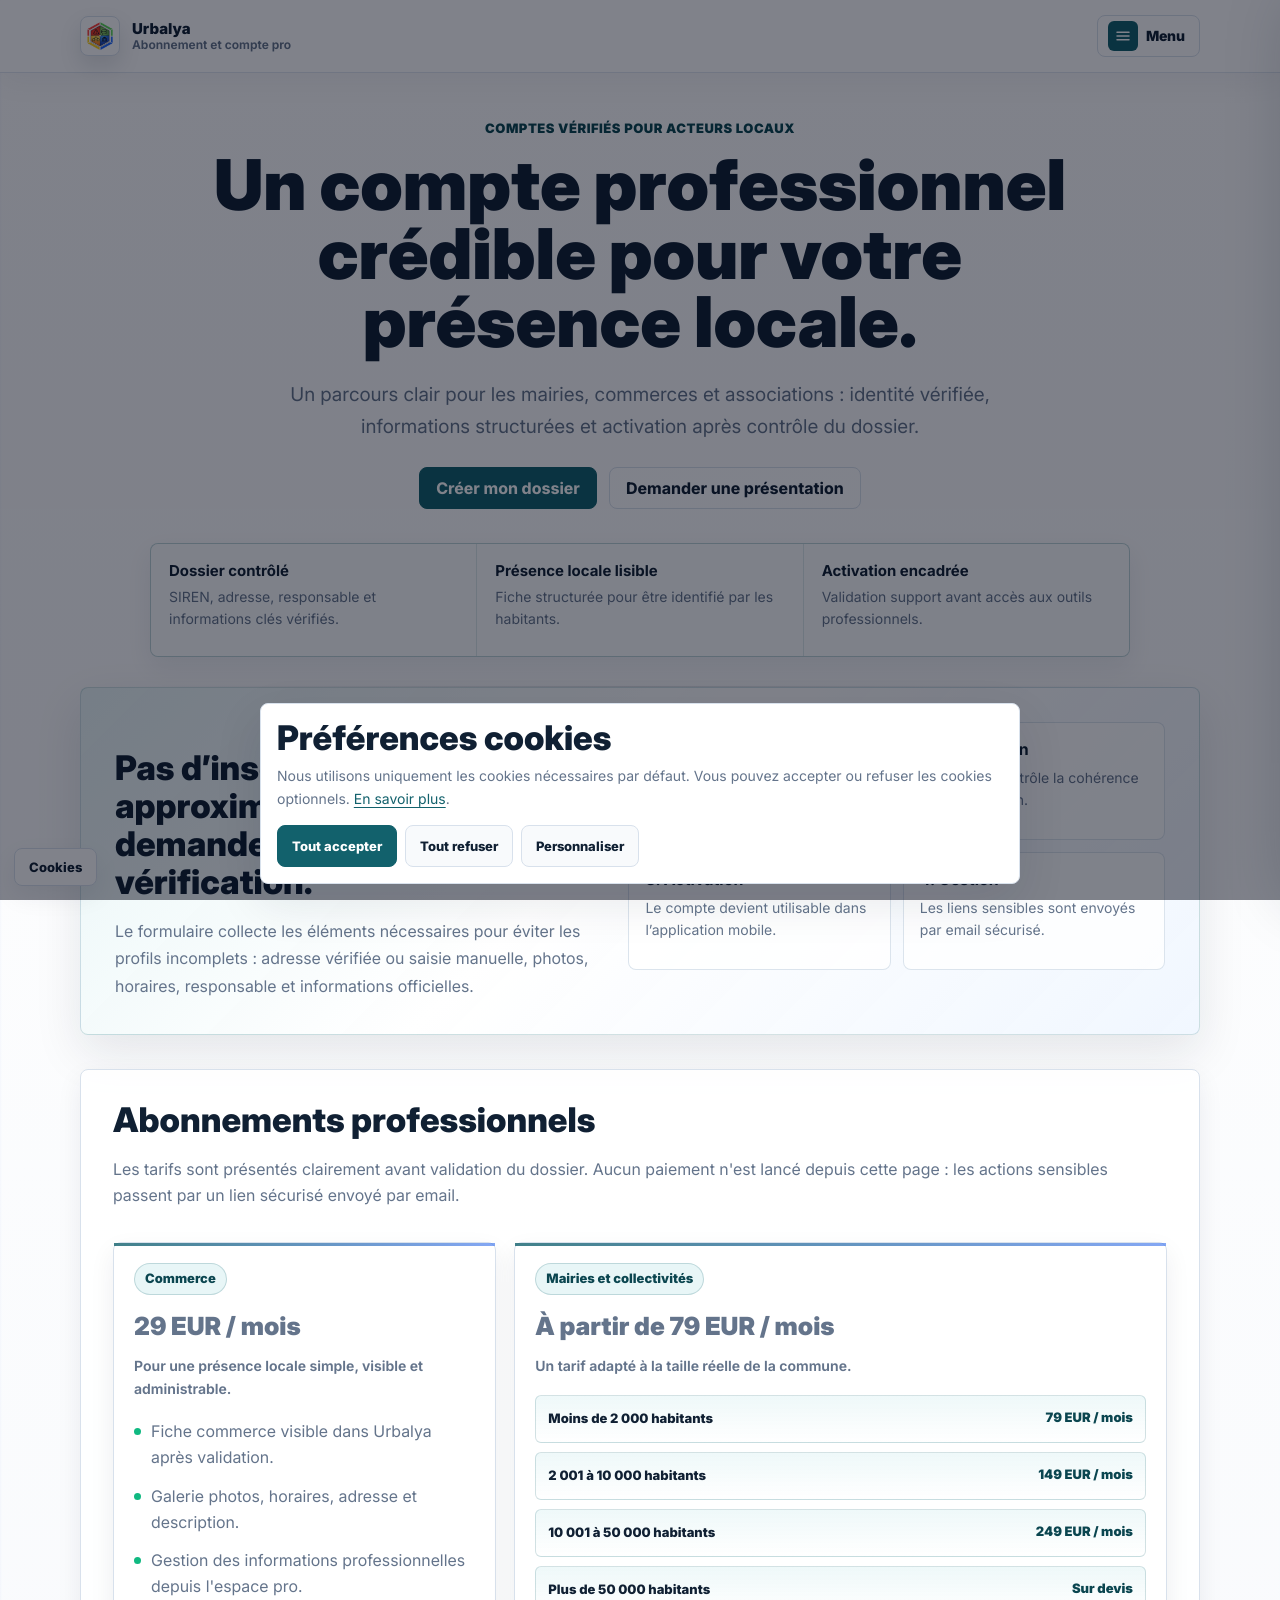
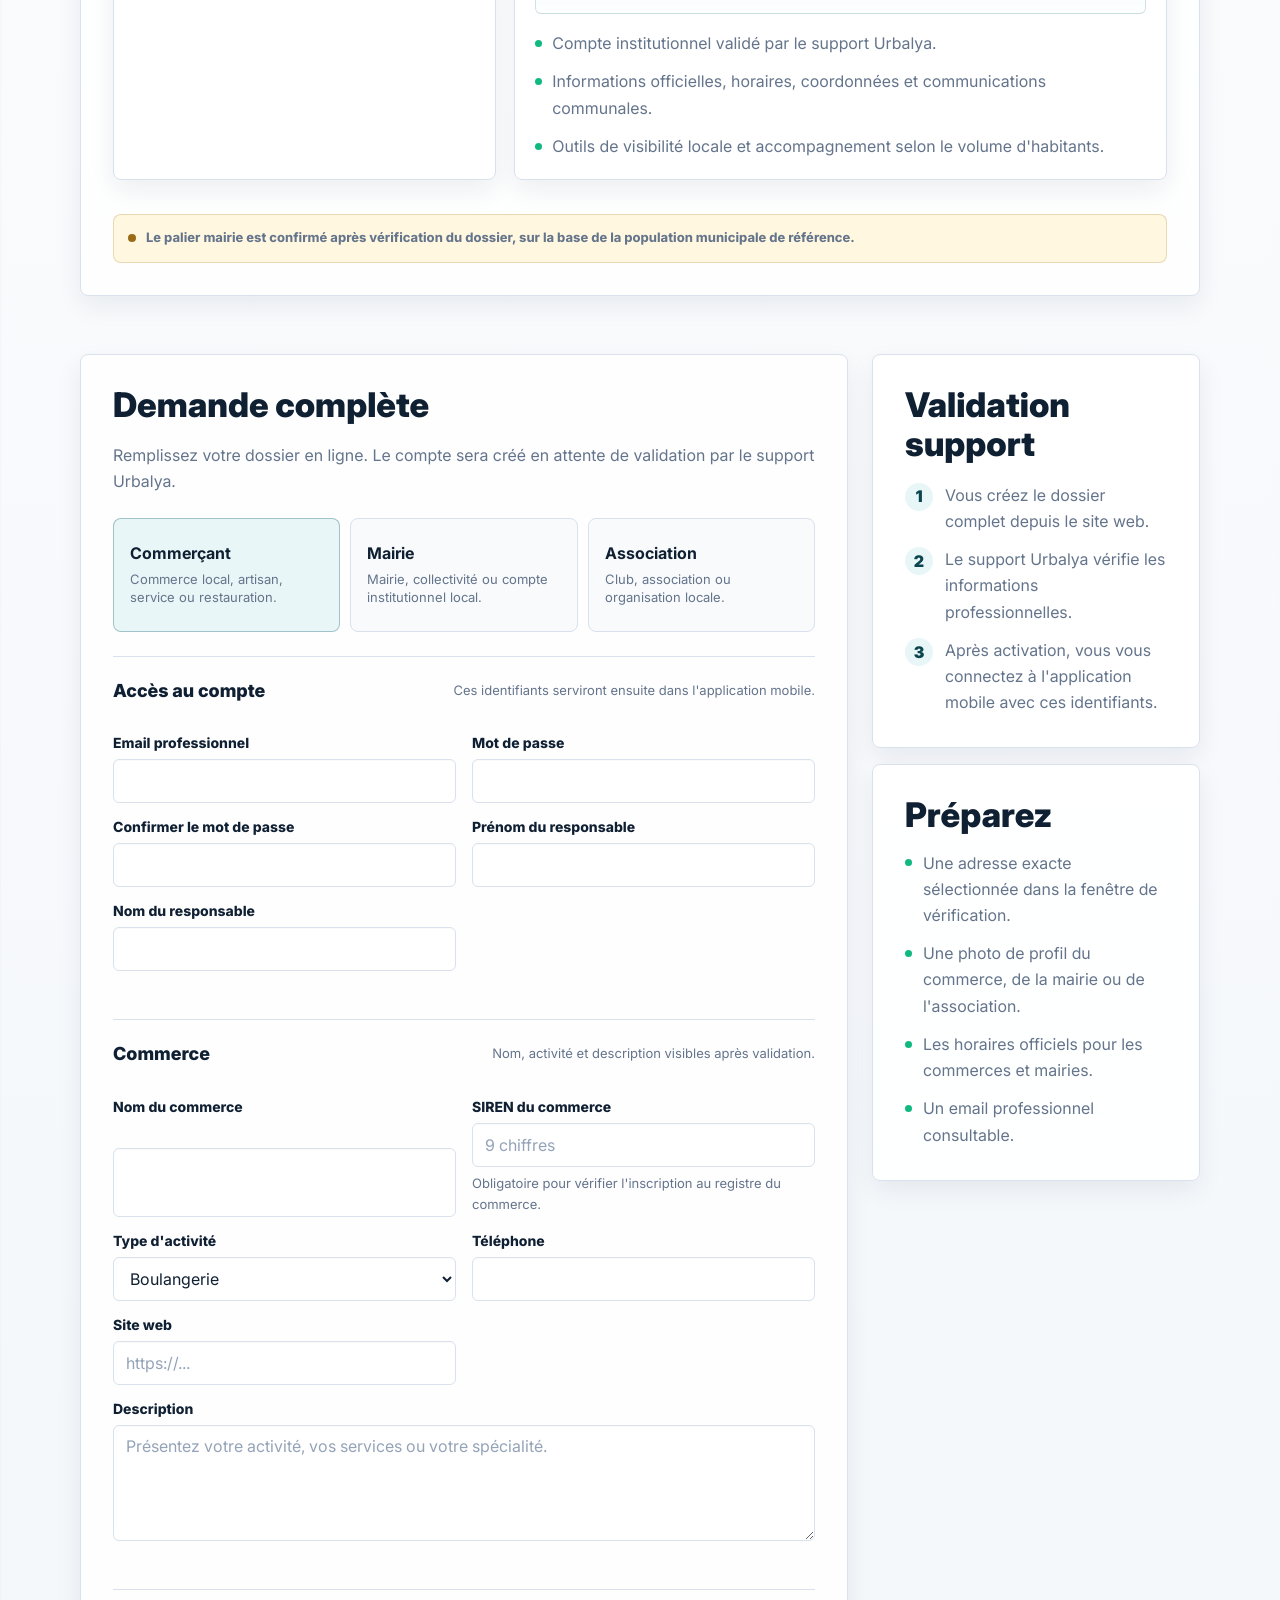
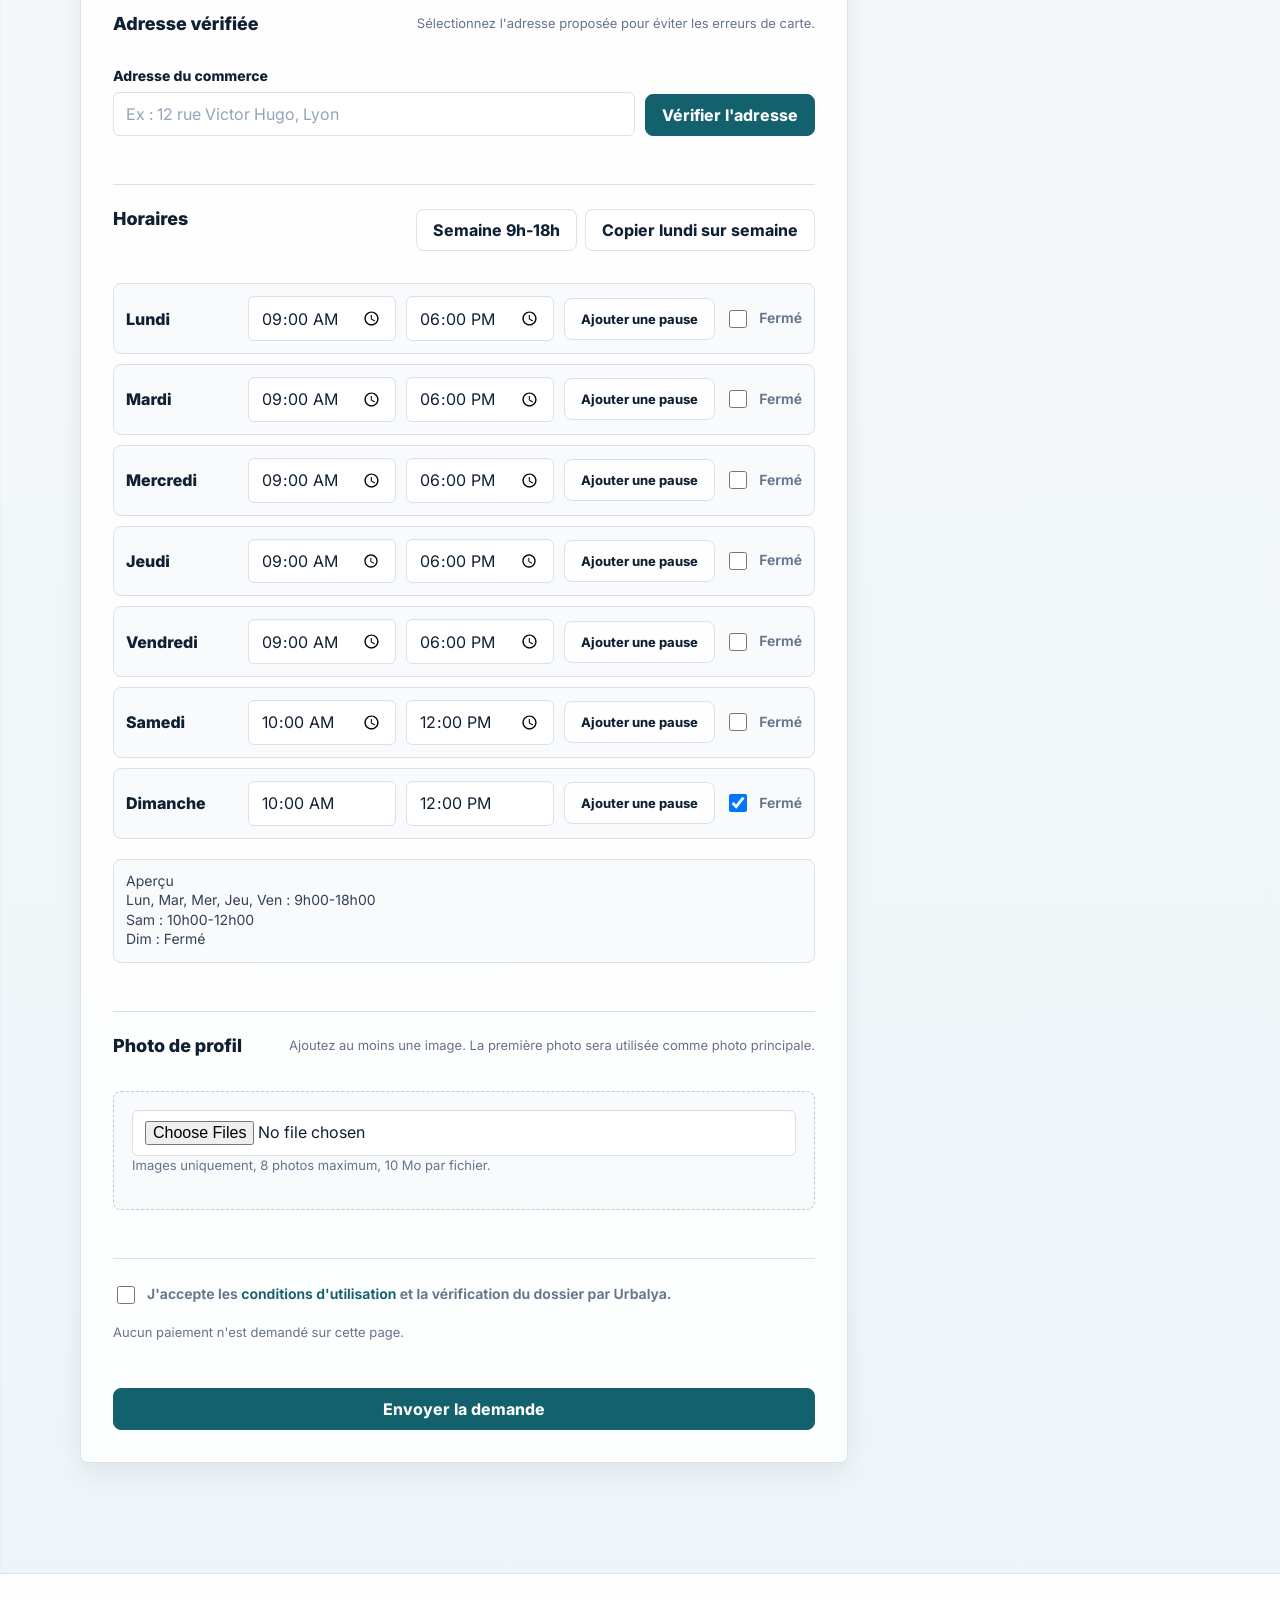
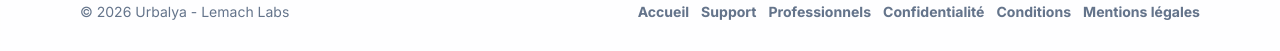
==== commit f99069c4: "background" ====
--- a/docs/professionnels/index.html
+++ b/docs/professionnels/index.html
@@ -905,7 +905,7 @@
         <img src="../logo.png" alt="" />
         <span class="brand-text">
           <strong>Urbalya</strong>
-          <small>La ville entre vos mains</small>
+          <small>Abonnement et compte pro</small>
         </span>
       </a>
       <nav class="nav-links" aria-label="Navigation">
@@ -2296,6 +2296,14 @@
         });
       }
 
+      function isExpiredBillingDate(value) {
+        var raw = String(value || "").trim();
+        if (!raw) return false;
+        var date = new Date(raw);
+        if (Number.isNaN(date.getTime())) return false;
+        return date.getTime() <= Date.now();
+      }
+
       function resolveAccountLabel(value) {
         var normalized = String(value || "").trim().toLowerCase();
         if (normalized === "merchant") return "Commerce";
@@ -2341,6 +2349,8 @@
           var billingStatus = String(params.get("billingStatus") || "").trim().toUpperCase();
           var billingExempt = params.get("billingExempt") === "1";
           var cancelAtPeriodEnd = params.get("cancelAtPeriodEnd") === "1";
+          var currentPeriodEnd = params.get("currentPeriodEnd");
+          var hasExpiredPeriod = isExpiredBillingDate(currentPeriodEnd);
           var unsubscribeUrl = safeUrl(params.get("unsubscribeUrl"));
           var reactivateUrl = safeUrl(params.get("reactivateUrl"));
           var contextBlock = $("billingContextBlock");
@@ -2353,17 +2363,25 @@
             billingExempt,
             cancelAtPeriodEnd
           );
-          $("billingRenewalValue").textContent = cancelAtPeriodEnd
-            ? "Arrêt demandé"
-            : formatBillingDate(params.get("currentPeriodEnd"));
+          if (hasExpiredPeriod) {
+            $("billingStatusValue").textContent = "Expiré";
+            $("billingRenewalValue").textContent = "Acces expire le " + formatBillingDate(currentPeriodEnd);
+          } else {
+            $("billingRenewalValue").textContent = cancelAtPeriodEnd
+              ? "Arrêt demandé"
+              : formatBillingDate(currentPeriodEnd);
+          }
 
           if (actions) {
             var html = "";
-            if (reactivateUrl) {
+            if (!hasExpiredPeriod && reactivateUrl) {
               html += '<a class="pill primary" href="' + escapeHtml(reactivateUrl) + '">Réactiver le renouvellement</a>';
             }
-            if (unsubscribeUrl) {
+            if (!hasExpiredPeriod && unsubscribeUrl) {
               html += '<a class="pill danger" href="' + escapeHtml(unsubscribeUrl) + '">Arrêter le renouvellement</a>';
+            }
+            if (hasExpiredPeriod) {
+              html += '<a class="pill primary" href="mailto:contact@urbalya.com?subject=Renouvellement%20abonnement%20Urbalya">Demander un nouveau lien de paiement</a>';
             }
             html += '<a class="pill" href="mailto:contact@urbalya.com?subject=Gestion%20abonnement%20Urbalya">Contacter le support</a>';
             actions.innerHTML = html;
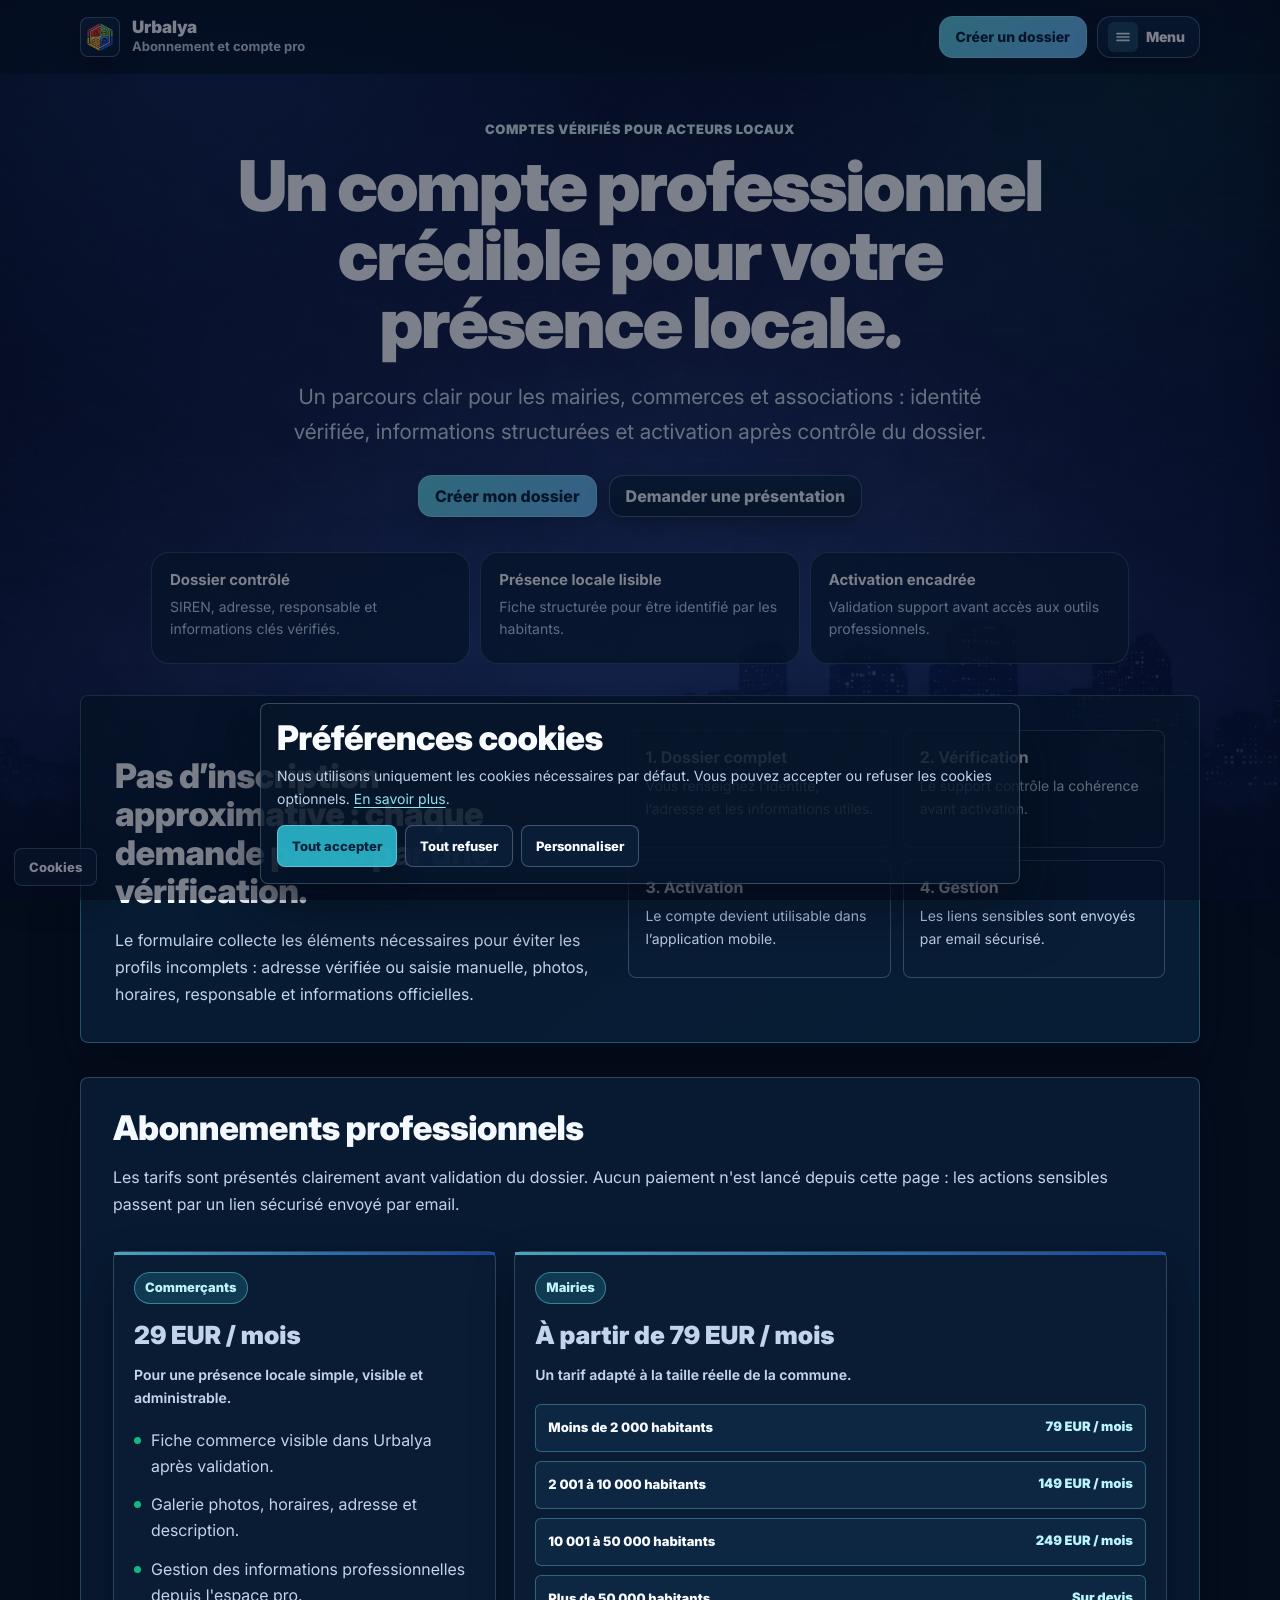
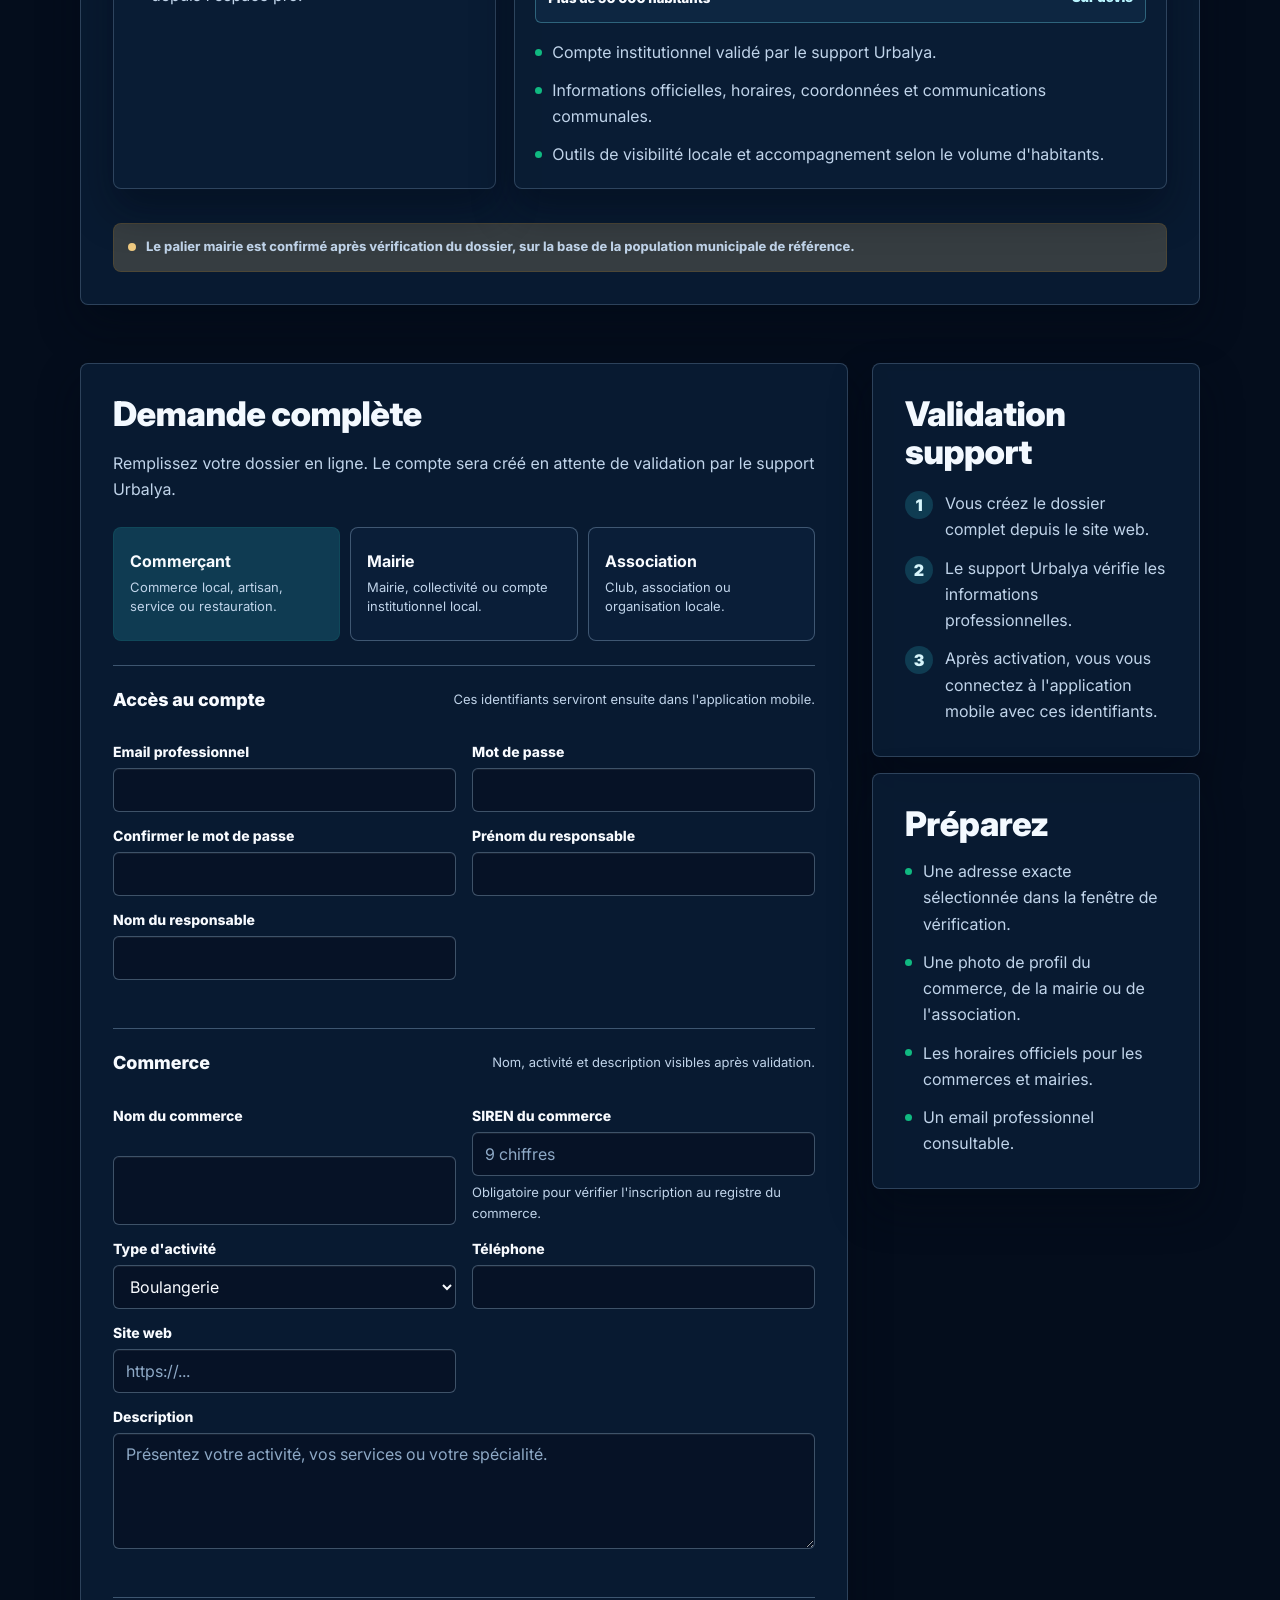
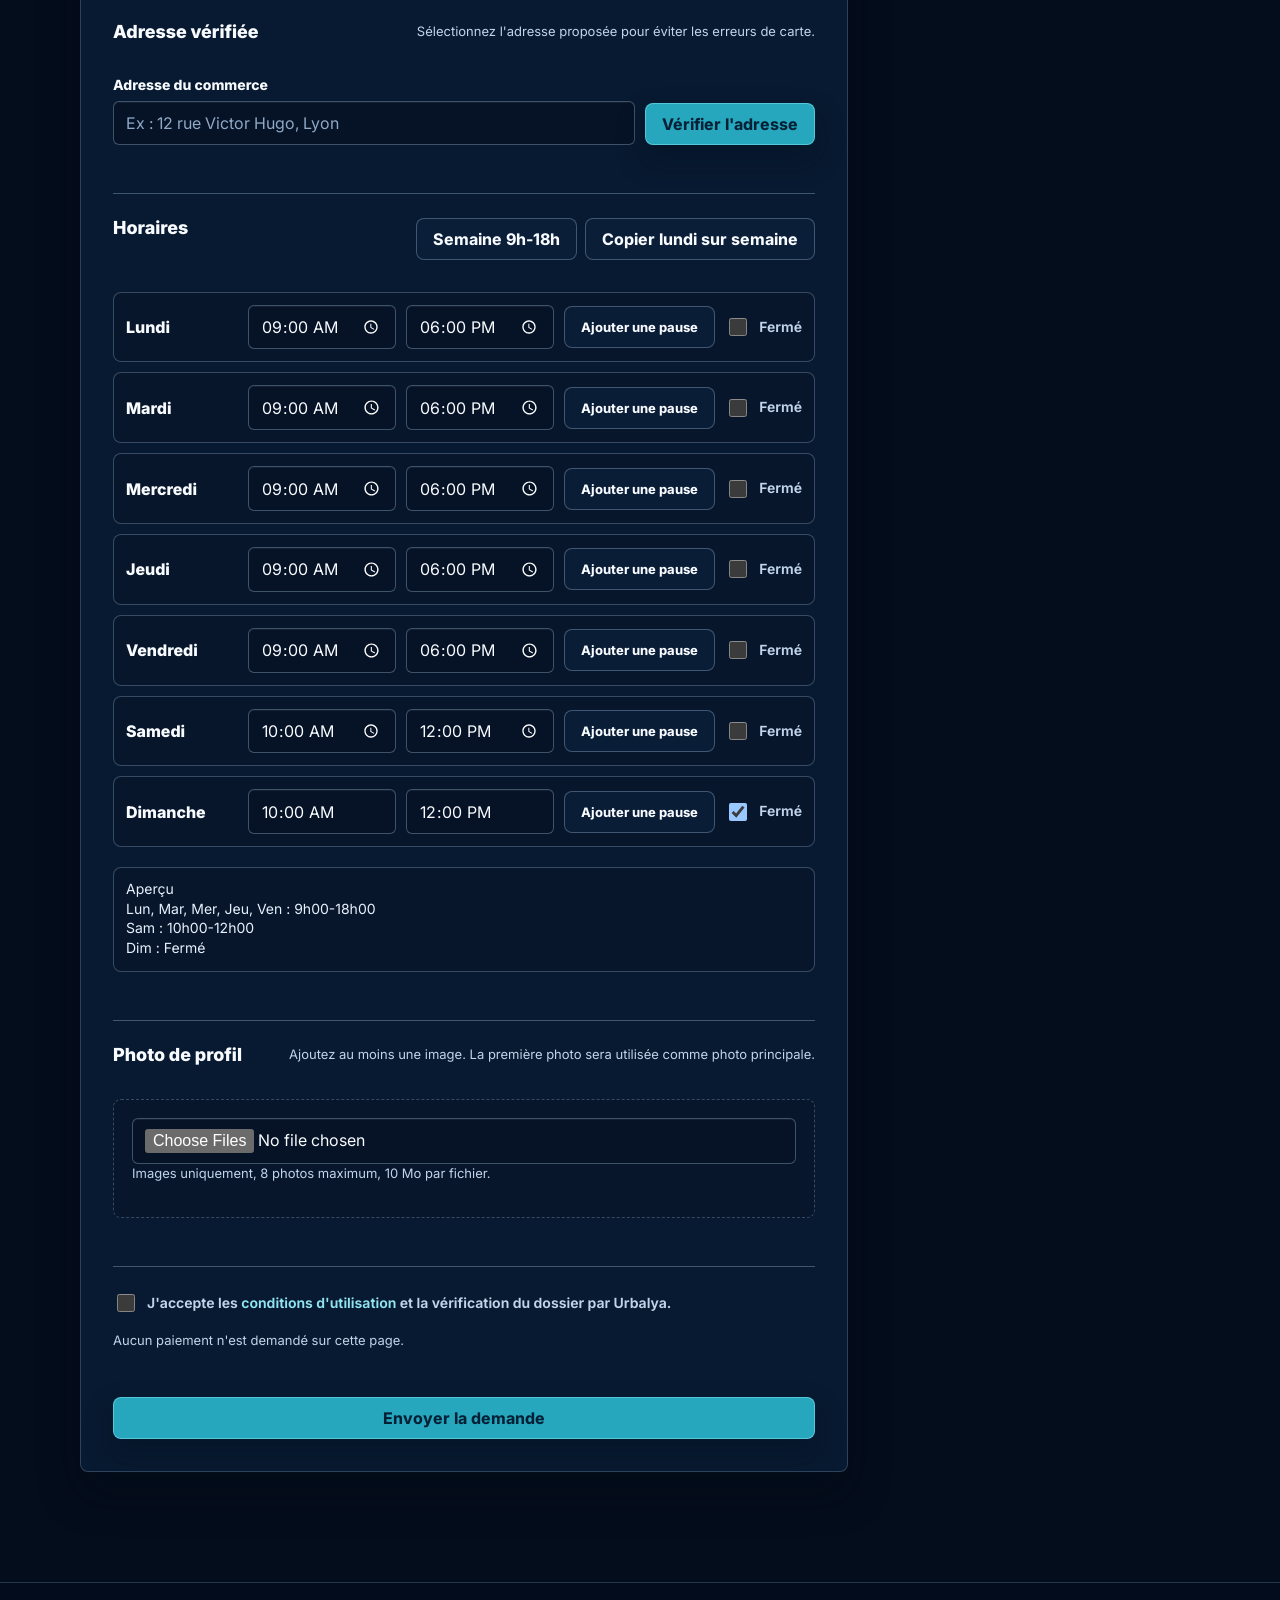
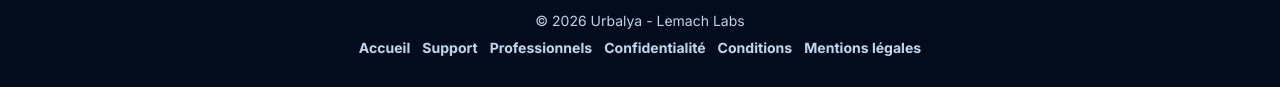
==== commit f52f5087: "icone" ====
--- a/docs/professionnels/index.html
+++ b/docs/professionnels/index.html
@@ -101,6 +101,15 @@
       display: flex;
       align-items: center;
       gap: 10px;
+      margin-left: auto;
+    }
+
+    .header-create-btn {
+      min-height: var(--tap);
+      padding: 0 15px;
+      font-size: 13px;
+      font-weight: 900;
+      white-space: nowrap;
     }
 
     .nav-toggle {
@@ -298,6 +307,10 @@
       align-items: start;
     }
 
+    #pro-signup-section {
+      scroll-margin-top: calc(94px + env(safe-area-inset-top));
+    }
+
     .panel {
       border: 1px solid var(--line);
       border-radius: 18px;
@@ -857,6 +870,8 @@
     @media (max-width: 640px) {
       .nav-inner { align-items: flex-start; padding: 14px 0; flex-direction: column; }
       .nav-links { justify-content: flex-start; display: none; }
+      .nav-actions { width: 100%; justify-content: flex-end; }
+      .header-create-btn { min-height: 40px; padding: 0 13px; font-size: 12px; }
       main { padding-top: 40px; }
       .panel-inner { padding: 18px; }
       .form-grid { grid-template-columns: 1fr; }
@@ -869,33 +884,38 @@
 <body>
   <svg width="0" height="0" aria-hidden="true" focusable="false" style="position:absolute">
     <symbol id="i-menu" viewBox="0 0 24 24">
-      <path d="M4 7h16M4 12h16M4 17h16" fill="none" stroke="currentColor" stroke-width="2" stroke-linecap="round"/>
+      <path d="M4 7.5h16M4 12h16M4 16.5h16" fill="none" stroke="currentColor" stroke-width="2.1" stroke-linecap="round" />
     </symbol>
     <symbol id="i-x" viewBox="0 0 24 24">
-      <path d="M6 6l12 12M18 6L6 18" fill="none" stroke="currentColor" stroke-width="2" stroke-linecap="round"/>
+      <path d="M6 6l12 12M18 6 6 18" fill="none" stroke="currentColor" stroke-width="2.1" stroke-linecap="round" />
     </symbol>
     <symbol id="i-home" viewBox="0 0 24 24">
-      <path d="M4 11.5 12 4l8 7.5V20a1 1 0 0 1-1 1h-5v-6h-4v6H5a1 1 0 0 1-1-1v-8.5z" fill="none" stroke="currentColor" stroke-width="2" stroke-linejoin="round"/>
+      <path d="M3.8 10.6 12 4l8.2 6.6" fill="none" stroke="currentColor" stroke-width="2.1" stroke-linecap="round" stroke-linejoin="round"/>
+      <path d="M6.5 9.8V20h11V9.8" fill="none" stroke="currentColor" stroke-width="2.1" stroke-linejoin="round"/>
+      <path d="M10 20v-5h4v5" fill="none" stroke="currentColor" stroke-width="2.1" stroke-linejoin="round"/>
     </symbol>
     <symbol id="i-support" viewBox="0 0 24 24">
-      <path d="M12 21a8 8 0 1 0-8-8v3a2 2 0 0 0 2 2h1v-6H5a7 7 0 0 1 14 0h-2v6h1a2 2 0 0 0 2-2v-3" fill="none" stroke="currentColor" stroke-width="2" stroke-linejoin="round"/>
+      <path d="M4 12a8 8 0 0 1 16 0" fill="none" stroke="currentColor" stroke-width="2.1" stroke-linecap="round" />
+      <rect x="3" y="12" width="4.5" height="7" rx="2.2" fill="none" stroke="currentColor" stroke-width="2.1" />
+      <rect x="16.5" y="12" width="4.5" height="7" rx="2.2" fill="none" stroke="currentColor" stroke-width="2.1" />
+      <path d="M18.8 19.5A2.4 2.4 0 0 1 16.6 21H12" fill="none" stroke="currentColor" stroke-width="2.1" stroke-linecap="round" />
     </symbol>
     <symbol id="i-lock" viewBox="0 0 24 24">
-      <rect x="5" y="10" width="14" height="10" rx="2" fill="none" stroke="currentColor" stroke-width="2"/>
-      <path d="M8 10V7a4 4 0 0 1 8 0v3" fill="none" stroke="currentColor" stroke-width="2" stroke-linecap="round"/>
+      <rect x="5" y="10.5" width="14" height="10" rx="2.4" fill="none" stroke="currentColor" stroke-width="2.1" />
+      <path d="M8 10.5V8a4 4 0 1 1 8 0v2.5" fill="none" stroke="currentColor" stroke-width="2.1" stroke-linecap="round" />
     </symbol>
     <symbol id="i-file" viewBox="0 0 24 24">
-      <path d="M7 3h7l4 4v14H7z" fill="none" stroke="currentColor" stroke-width="2" stroke-linejoin="round"/>
-      <path d="M14 3v5h5M9 13h6M9 17h6" fill="none" stroke="currentColor" stroke-width="2" stroke-linecap="round"/>
+      <path d="M6 22a2 2 0 0 1-2-2V4a2 2 0 0 1 2-2h8a2.4 2.4 0 0 1 1.7.7L19.3 6.3A2.4 2.4 0 0 1 20 8v12a2 2 0 0 1-2 2Z" fill="none" stroke="currentColor" stroke-width="2.1" stroke-linejoin="round" />
+      <path d="M14 2v5a1 1 0 0 0 1 1h5" fill="none" stroke="currentColor" stroke-width="2.1" stroke-linejoin="round" />
+      <path d="M9.5 13h5M9.5 17h5" fill="none" stroke="currentColor" stroke-width="2.1" stroke-linecap="round" />
     </symbol>
     <symbol id="i-mail" viewBox="0 0 24 24">
-      <rect x="4" y="6" width="16" height="12" rx="2" fill="none" stroke="currentColor" stroke-width="2"/>
-      <path d="m5 8 7 5 7-5" fill="none" stroke="currentColor" stroke-width="2" stroke-linecap="round" stroke-linejoin="round"/>
+      <rect x="3.5" y="5.5" width="17" height="13" rx="2.2" fill="none" stroke="currentColor" stroke-width="2.1" />
+      <path d="m4.5 8 7.5 5.2L19.5 8" fill="none" stroke="currentColor" stroke-width="2.1" stroke-linejoin="round" />
     </symbol>
     <symbol id="i-building" viewBox="0 0 24 24">
-      <path d="M4 21h16" fill="none" stroke="currentColor" stroke-width="2" stroke-linecap="round"/>
-      <path d="M6 21V7l6-4 6 4v14" fill="none" stroke="currentColor" stroke-width="2" stroke-linejoin="round"/>
-      <path d="M9 10h.01M15 10h.01M9 14h.01M15 14h.01" fill="none" stroke="currentColor" stroke-width="2" stroke-linecap="round"/>
+      <rect x="4.5" y="3.5" width="15" height="17" rx="2.2" fill="none" stroke="currentColor" stroke-width="2.1" />
+      <path d="M8 8h1.4M8 11.6h1.4M8 15.2h1.4M14.6 8H16M14.6 11.6H16M14.6 15.2H16M11.3 20.5v-3h1.4v3" fill="none" stroke="currentColor" stroke-width="2.1" stroke-linecap="round" />
     </symbol>
   </svg>
 
@@ -910,13 +930,14 @@
       </a>
       <nav class="nav-links" aria-label="Navigation">
         <a class="pill" href="../index.html">Accueil</a>
+        <a class="pill primary" href="./" aria-current="page">Compte Pro</a>
         <a class="pill" href="../support.html">Support</a>
-        <a class="pill primary" href="./" aria-current="page">Professionnels</a>
         <a class="pill" href="../privacy.html">Confidentialité</a>
         <a class="pill" href="../terms.html">Conditions</a>
         <a class="pill" href="../mentions-legales.html">Mentions légales</a>
       </nav>
       <div class="nav-actions">
+        <a class="pill primary header-create-btn" href="#pro-signup-section">Créer un dossier</a>
         <button
           class="nav-toggle"
           type="button"
@@ -945,13 +966,13 @@
         <svg class="ico" aria-hidden="true"><use href="#i-home"></use></svg>
         Accueil
       </a>
+      <a class="pill" href="./" aria-current="page">
+        <svg class="ico" aria-hidden="true"><use href="#i-building"></use></svg>
+        Compte Pro
+      </a>
       <a class="pill" href="../support.html">
         <svg class="ico" aria-hidden="true"><use href="#i-support"></use></svg>
         Support
-      </a>
-      <a class="pill" href="./" aria-current="page">
-        <svg class="ico" aria-hidden="true"><use href="#i-building"></use></svg>
-        Professionnels
       </a>
       <a class="pill" href="../privacy.html">
         <svg class="ico" aria-hidden="true"><use href="#i-lock"></use></svg>
@@ -1001,7 +1022,7 @@
               identité vérifiée, informations structurées et activation après contrôle du dossier.
             </p>
             <div class="cta-row pro-hero-actions">
-              <a class="btn primary" href="#professionalSignupForm">Créer mon dossier</a>
+              <a class="btn primary" href="#pro-signup-section">Créer mon dossier</a>
               <a class="btn" href="mailto:contact@urbalya.com?subject=Présentation%20compte%20professionnel%20Urbalya">Demander une présentation</a>
             </div>
 
@@ -1064,7 +1085,7 @@
           <div class="billing-hero">
             <div class="plans-grid pro-pricing-grid">
               <article class="plan-card pricing-card is-commerce">
-                <span class="plan-label">Commerce</span>
+                <span class="plan-label">Commerçants</span>
                 <p class="plan-price">29 EUR / mois</p>
                 <p class="plan-note">Pour une présence locale simple, visible et administrable.</p>
                 <ul class="benefits">
@@ -1075,7 +1096,7 @@
               </article>
 
               <article class="plan-card pricing-card is-municipality">
-                <span class="plan-label">Mairies et collectivités</span>
+                <span class="plan-label">Mairies</span>
                 <p class="plan-price">À partir de 79 EUR / mois</p>
                 <p class="plan-note">Un tarif adapté à la taille réelle de la commune.</p>
 
@@ -1135,7 +1156,7 @@
         </div>
       </section>
 
-      <section class="layout pro-layout" aria-label="Formulaire professionnel">
+      <section class="layout pro-layout" id="pro-signup-section" aria-label="Formulaire professionnel">
         <div class="panel">
           <div class="panel-inner">
             <h2>Demande complète</h2>
--- a/docs/site.css
+++ b/docs/site.css
@@ -1,31 +1,34 @@
 :root {
-  --site-bg: #f6f8fb;
-  --site-bg-strong: #eef4f8;
-  --site-surface: #ffffff;
-  --site-surface-alt: #f8fafc;
-  --site-ink: #102033;
-  --site-text: #314155;
-  --site-muted: #64748b;
-  --site-soft: #e9eef5;
-  --site-border: #d8e1ec;
-  --site-border-strong: #bdc9d8;
-  --site-primary: #12616c;
-  --site-primary-strong: #0b4650;
-  --site-primary-soft: #e8f6f7;
-  --site-blue: #2563eb;
-  --site-blue-soft: #eff6ff;
-  --site-green: #0f766e;
-  --site-green-soft: #ecfdf5;
-  --site-gold: #9a6a16;
-  --site-gold-soft: #fff7df;
-  --site-red: #c2413a;
-  --site-red-soft: #fff1f1;
-  --site-shadow: 0 18px 48px rgba(16, 32, 51, 0.1);
-  --site-shadow-soft: 0 10px 26px rgba(16, 32, 51, 0.07);
+  --site-bg: #040d1c;
+  --site-bg-strong: #071629;
+  --site-surface: rgba(10, 30, 54, 0.88);
+  --site-surface-alt: rgba(14, 38, 66, 0.84);
+  --site-ink: #f4f8ff;
+  --site-text: #dce8f7;
+  --site-muted: #a8bed8;
+  --site-soft: rgba(118, 154, 191, 0.18);
+  --site-border: rgba(163, 195, 227, 0.28);
+  --site-border-strong: rgba(192, 217, 242, 0.44);
+  --site-primary: #2ab5ca;
+  --site-primary-strong: #9de8f4;
+  --site-primary-soft: rgba(42, 181, 202, 0.22);
+  --site-blue: #7cb2ff;
+  --site-blue-soft: rgba(124, 178, 255, 0.2);
+  --site-green: #59d3a7;
+  --site-green-soft: rgba(89, 211, 167, 0.2);
+  --site-gold: #f0cb82;
+  --site-gold-soft: rgba(240, 203, 130, 0.2);
+  --site-red: #ff7b82;
+  --site-red-soft: rgba(255, 123, 130, 0.2);
+  --site-shadow: 0 24px 58px rgba(3, 11, 22, 0.55);
+  --site-shadow-soft: 0 14px 30px rgba(3, 11, 22, 0.42);
   --site-radius: 8px;
   --site-radius-sm: 6px;
   --site-container: 1160px;
-  --site-focus: 0 0 0 4px rgba(18, 97, 108, 0.18);
+  --site-focus: 0 0 0 4px rgba(124, 178, 255, 0.34);
+  --site-fixed-bg-image: url("assets/background.png");
+  --site-fixed-bg-size: cover;
+  --site-fixed-bg-position: center bottom;
 }
 
 * {
@@ -35,21 +38,50 @@
 html {
   scroll-behavior: smooth;
   background: var(--site-bg);
+  color-scheme: dark;
 }
 
 body {
   min-height: 100%;
   margin: 0;
+  position: relative;
+  z-index: 0;
+  isolation: isolate;
   color: var(--site-text) !important;
-  background:
-    linear-gradient(rgba(18, 97, 108, 0.035) 1px, transparent 1px),
-    linear-gradient(90deg, rgba(37, 99, 235, 0.028) 1px, transparent 1px),
-    linear-gradient(180deg, #ffffff 0%, #f7f9fc 48%, #eef5f8 100%) !important;
-  background-size: 44px 44px, 44px 44px, auto;
+  background: transparent !important;
   font-family: Inter, system-ui, -apple-system, BlinkMacSystemFont, "Segoe UI", sans-serif !important;
   letter-spacing: 0 !important;
   -webkit-font-smoothing: antialiased;
   text-rendering: geometricPrecision;
+}
+
+body::before {
+  content: "";
+  position: fixed;
+  inset: 0;
+  z-index: -2;
+  pointer-events: none;
+  background-color: #0b1220;
+  background-image: var(--site-fixed-bg-image);
+  background-repeat: no-repeat;
+  background-position: var(--site-fixed-bg-position);
+  background-size: var(--site-fixed-bg-size);
+}
+
+body::after {
+  content: "";
+  position: fixed;
+  inset: 0;
+  z-index: -1;
+  pointer-events: none;
+  background-image:
+    radial-gradient(circle at 16% 0%, rgba(59, 130, 246, 0.2), transparent 30%),
+    radial-gradient(circle at 88% 8%, rgba(16, 185, 129, 0.12), transparent 26%),
+    radial-gradient(circle at 50% 92%, rgba(59, 130, 246, 0.22), transparent 54%),
+    linear-gradient(180deg, rgba(8, 20, 40, 0.62) 0%, rgba(9, 24, 46, 0.56) 50%, rgba(10, 28, 54, 0.54) 100%);
+  background-repeat: no-repeat, no-repeat, no-repeat, no-repeat;
+  background-position: center top, center top, center 92%, center top;
+  background-size: cover, cover, 130% 62%, cover;
 }
 
 a {
@@ -486,7 +518,7 @@
 }
 
 .hero::after {
-  content: "";
+  content: none !important;
   position: absolute;
   left: 20px;
   right: 20px;
@@ -980,7 +1012,18 @@
 }
 
 .home-hero {
+  position: relative;
+  isolation: auto;
+  overflow: visible;
   padding: clamp(34px, 6vw, 62px) 0 42px !important;
+}
+
+.home-hero::before {
+  content: none !important;
+}
+
+.home-hero::after {
+  content: none !important;
 }
 
 .pro-hero {
@@ -2998,3 +3041,1866 @@
     transition-duration: 0.01ms !important;
   }
 }
+
+/* Dark adaptation for fixed skyline background */
+.nav {
+  background: rgba(5, 17, 34, 0.74) !important;
+  border-bottom-color: rgba(163, 195, 227, 0.24) !important;
+  box-shadow: 0 14px 34px rgba(2, 9, 19, 0.52) !important;
+}
+
+.logo,
+.brand img {
+  background: rgba(255, 255, 255, 0.08) !important;
+  border-color: rgba(194, 217, 240, 0.3) !important;
+}
+
+.nav-toggle,
+.drawer-close,
+.pill,
+.btn,
+.secondary-button,
+.ghost-button,
+.submit,
+.account-tab,
+.cc-manage-btn,
+.cc-btn {
+  background: rgba(12, 33, 59, 0.78) !important;
+  border-color: rgba(163, 195, 227, 0.34) !important;
+  color: var(--site-ink) !important;
+}
+
+.nav-toggle:hover,
+.drawer-close:hover,
+.pill:hover,
+.btn:hover,
+.secondary-button:hover,
+.ghost-button:hover,
+.account-tab:hover,
+.cc-btn:hover {
+  background: rgba(17, 43, 74, 0.92) !important;
+  border-color: rgba(198, 222, 245, 0.5) !important;
+}
+
+.pill[aria-current="page"],
+.pill.primary,
+.btn.primary,
+.submit,
+.secondary-button,
+.cc-btn.is-primary {
+  background: rgba(42, 181, 202, 0.92) !important;
+  border-color: rgba(113, 220, 238, 0.62) !important;
+  color: #032136 !important;
+  box-shadow: 0 14px 28px rgba(3, 14, 27, 0.34) !important;
+}
+
+.pill[aria-current="page"]:not(.danger) {
+  color: #07263f !important;
+}
+
+.pill.danger,
+.btn.danger {
+  background: rgba(255, 123, 130, 0.9) !important;
+  border-color: rgba(255, 164, 170, 0.72) !important;
+  color: #3d0910 !important;
+}
+
+.drawer {
+  background: rgba(5, 18, 35, 0.95) !important;
+  border-left-color: rgba(163, 195, 227, 0.26) !important;
+}
+
+.drawer-head,
+.drawer-foot {
+  border-color: rgba(163, 195, 227, 0.22) !important;
+}
+
+.drawer-store {
+  background: rgba(10, 30, 54, 0.84) !important;
+  border-color: rgba(163, 195, 227, 0.24) !important;
+}
+
+.mini,
+.note,
+.notice,
+.policy,
+.card,
+.panel,
+.billing-card,
+.plan-card,
+.section-card,
+.content,
+.toc,
+.info-box,
+.search,
+details,
+.modal-card,
+.preview-item,
+.billing-meta-item,
+.billing-context,
+.meta,
+.home-stat,
+.audience-card,
+.status-card,
+.note-card,
+.action-card,
+.status-actions,
+.meta-item,
+.hero-grid .status-card,
+.manual-address-callout {
+  background: rgba(10, 30, 54, 0.82) !important;
+  border-color: rgba(163, 195, 227, 0.24) !important;
+  color: var(--site-text) !important;
+  box-shadow: 0 20px 42px rgba(2, 10, 20, 0.44) !important;
+}
+
+.modal-head {
+  background: rgba(8, 23, 43, 0.94) !important;
+  border-bottom-color: rgba(163, 195, 227, 0.22) !important;
+}
+
+.toc a,
+.hours-row,
+.selected-address,
+.status,
+.billing-feedback,
+.file-zone,
+.preview,
+.cc-panel,
+.manual-address-feedback,
+.status-actions,
+.self-serve,
+.self-serve-input {
+  background: rgba(8, 23, 43, 0.8) !important;
+  border-color: rgba(163, 195, 227, 0.3) !important;
+  color: var(--site-text) !important;
+}
+
+.search input,
+input,
+select,
+textarea,
+.self-serve-input {
+  background: rgba(7, 19, 37, 0.84) !important;
+  border-color: rgba(173, 204, 233, 0.34) !important;
+  color: var(--site-ink) !important;
+  box-shadow: inset 0 1px 0 rgba(255, 255, 255, 0.06) !important;
+}
+
+input::placeholder,
+textarea::placeholder,
+.self-serve-input::placeholder {
+  color: #8ea9c6 !important;
+}
+
+h1,
+h2,
+h3,
+label,
+.status-title,
+.plan-title,
+.meta-value,
+.billing-meta-item strong,
+.preview-item strong,
+.manual-address-callout strong {
+  color: var(--site-ink) !important;
+}
+
+.lead,
+.muted,
+.hint,
+.answer,
+.content p,
+.content li,
+.card p,
+.section-card p,
+.section-card li,
+.status-subtitle,
+.status-actions p,
+.meta-label,
+.section-head p,
+.plan-summary,
+.plan-note,
+.self-serve-feedback.muted,
+.manual-address-callout p,
+.manual-address-feedback,
+.cc-text,
+.cc-pref-item small,
+.foot,
+.footer-row,
+.footer-links a,
+.foot a {
+  color: var(--site-muted) !important;
+}
+
+.page-kicker {
+  color: rgba(244, 248, 255, 0.88) !important;
+}
+
+.callout,
+.notice,
+.note {
+  background: rgba(20, 48, 77, 0.74) !important;
+  border-color: rgba(80, 193, 214, 0.32) !important;
+}
+
+.callout.good,
+.status.ok,
+.status.success,
+.billing-feedback.ok,
+.status.show.ok,
+.status-pill.active,
+.self-serve-feedback.ok {
+  background: rgba(20, 73, 58, 0.76) !important;
+  border-color: rgba(89, 211, 167, 0.56) !important;
+  color: #a7f3d0 !important;
+}
+
+.callout.warn,
+.status-pill.warning {
+  background: rgba(88, 64, 24, 0.78) !important;
+  border-color: rgba(240, 203, 130, 0.56) !important;
+  color: #fde2b6 !important;
+}
+
+.callout.danger,
+.status.error,
+.billing-feedback.error,
+.status.show.error,
+.status-pill.inactive,
+.self-serve-feedback.error {
+  background: rgba(90, 35, 44, 0.8) !important;
+  border-color: rgba(255, 159, 166, 0.56) !important;
+  color: #ffd0d5 !important;
+}
+
+.plan-label,
+.badge,
+.tag,
+.notice-mark,
+.kbd {
+  background: rgba(42, 181, 202, 0.2) !important;
+  border-color: rgba(113, 220, 238, 0.44) !important;
+  color: #bff2fa !important;
+}
+
+.municipality-tier {
+  background: rgba(15, 41, 68, 0.84) !important;
+  border-color: rgba(113, 220, 238, 0.34) !important;
+}
+
+.municipality-tier span {
+  color: #b8f4fe !important;
+}
+
+.meta {
+  box-shadow: 0 14px 26px rgba(2, 9, 19, 0.35) !important;
+}
+
+.suggestion {
+  background: rgba(8, 23, 43, 0.84) !important;
+  border-color: rgba(163, 195, 227, 0.28) !important;
+  color: var(--site-text) !important;
+}
+
+summary {
+  color: var(--site-ink) !important;
+}
+
+a,
+.link,
+.content a,
+.section-card a,
+.policy a,
+.card a:not(.btn):not(.pill):not(.store-link),
+.cc-text a {
+  color: #8fe4f1 !important;
+}
+
+footer {
+  border-top-color: rgba(163, 195, 227, 0.22) !important;
+  background: rgba(4, 14, 30, 0.78) !important;
+  color: var(--site-muted) !important;
+}
+
+/* Readability and feature-carousel integration tune */
+:root {
+  --site-text: #e7f1ff;
+  --site-muted: #c0d4ea;
+  --site-ink: #f8fbff;
+  --site-primary: #55c8dd;
+  --site-primary-strong: #d7f6fc;
+  --site-border: rgba(166, 203, 235, 0.34);
+  --site-border-strong: rgba(201, 226, 247, 0.52);
+}
+
+.section-title h2 {
+  letter-spacing: -0.01em !important;
+}
+
+.section-title span {
+  color: var(--site-muted) !important;
+  line-height: 1.6 !important;
+}
+
+.home-hero-proof,
+.pro-hero-proof {
+  gap: 10px !important;
+  border-color: transparent !important;
+  background: transparent !important;
+  box-shadow: none !important;
+}
+
+.home-hero-proof div,
+.pro-hero-proof div {
+  background: rgba(9, 33, 59, 0.78) !important;
+  border: 1px solid rgba(163, 195, 227, 0.24) !important;
+  border-radius: 18px !important;
+}
+
+.home-hero-proof .home-stat::before,
+.pro-hero-proof .home-stat::before {
+  height: 2px !important;
+  opacity: 0.42 !important;
+}
+
+.premium-band {
+  border-color: rgba(113, 220, 238, 0.28) !important;
+  background: linear-gradient(140deg, rgba(8, 29, 52, 0.88), rgba(9, 35, 61, 0.78)) !important;
+  box-shadow: 0 22px 48px rgba(2, 10, 20, 0.44) !important;
+}
+
+.premium-proof-grid article {
+  border-color: rgba(163, 195, 227, 0.28) !important;
+  background: rgba(10, 31, 55, 0.8) !important;
+}
+
+.feature-carousel-section {
+  position: relative;
+  overflow: visible !important;
+}
+
+.feature-carousel-section::before {
+  content: none !important;
+}
+
+.feature-carousel-section > * {
+  position: relative;
+  z-index: 1;
+}
+
+.feature-carousel-heading {
+  align-items: end !important;
+  gap: 16px !important;
+}
+
+.feature-nav-btn {
+  min-height: 44px !important;
+  padding: 0 14px !important;
+  border-radius: 12px !important;
+  border-color: rgba(163, 195, 227, 0.34) !important;
+  background: rgba(10, 30, 54, 0.84) !important;
+  color: var(--site-ink) !important;
+  box-shadow: 0 12px 26px rgba(2, 10, 20, 0.36) !important;
+}
+
+.feature-nav-btn:hover:not(:disabled) {
+  background: rgba(14, 40, 69, 0.92) !important;
+  border-color: rgba(201, 226, 247, 0.5) !important;
+}
+
+.feature-nav-btn .ico {
+  background: rgba(85, 200, 221, 0.2) !important;
+  color: #def9fd !important;
+}
+
+.feature-nav-btn.is-next {
+  border-color: rgba(113, 220, 238, 0.58) !important;
+  background: linear-gradient(135deg, rgba(85, 200, 221, 0.9), rgba(124, 178, 255, 0.84)) !important;
+  color: #022235 !important;
+}
+
+.feature-nav-btn.is-next .ico {
+  background: rgba(2, 34, 52, 0.18) !important;
+  color: #e8fbff !important;
+}
+
+.feature-status {
+  min-height: 44px !important;
+  padding: 0 12px !important;
+  border-radius: 999px !important;
+  border: 1px solid rgba(163, 195, 227, 0.34) !important;
+  background: rgba(8, 25, 45, 0.82) !important;
+  color: var(--site-ink) !important;
+}
+
+.feature-carousel {
+  overflow: visible !important;
+  border-radius: 0 !important;
+}
+
+.feature-track {
+  gap: clamp(14px, 2vw, 24px) !important;
+  padding: 4px 2px 20px !important;
+}
+
+.feature-card {
+  min-height: 0 !important;
+  grid-template-columns: minmax(0, 1fr) minmax(250px, 340px) !important;
+  gap: clamp(18px, 4vw, 42px) !important;
+  align-items: center !important;
+  padding: clamp(12px, 2.6vw, 20px) !important;
+  border: 0 !important;
+  border-radius: 0 !important;
+  background: transparent !important;
+  box-shadow: none !important;
+  overflow: visible !important;
+}
+
+.feature-card::before {
+  content: none !important;
+}
+
+.feature-copy {
+  position: relative;
+  max-width: min(100%, 620px) !important;
+  background: transparent !important;
+  border: 0 !important;
+  border-radius: 0 !important;
+  padding: clamp(8px, 1.5vw, 16px) 0 clamp(8px, 1.6vw, 16px) clamp(18px, 2.1vw, 28px) !important;
+  box-shadow: none !important;
+  backdrop-filter: none !important;
+}
+
+.feature-copy::before {
+  content: "";
+  position: absolute;
+  left: 0;
+  top: 8px;
+  bottom: 8px;
+  width: 2px;
+  border-radius: 999px;
+  background: linear-gradient(180deg, rgba(157, 229, 241, 0.92), rgba(124, 178, 255, 0.26));
+}
+
+.feature-copy::after {
+  content: "";
+  position: absolute;
+  left: -4px;
+  top: 8px;
+  width: 10px;
+  height: 10px;
+  border-radius: 50%;
+  background: rgba(168, 234, 245, 0.92);
+  box-shadow: 0 0 0 6px rgba(124, 178, 255, 0.12);
+}
+
+.feature-number {
+  display: inline-flex !important;
+  align-items: center !important;
+  gap: 10px !important;
+  width: auto !important;
+  min-width: 0 !important;
+  height: auto !important;
+  padding: 0 !important;
+  margin: 0 0 12px !important;
+  border: 0 !important;
+  border-radius: 0 !important;
+  background: transparent !important;
+  color: rgba(188, 220, 247, 0.94) !important;
+  font-size: 12px !important;
+  font-weight: 780 !important;
+  letter-spacing: 0.14em !important;
+}
+
+.feature-number::after {
+  content: "";
+  width: 52px;
+  height: 1px;
+  border-radius: 999px;
+  background: linear-gradient(90deg, rgba(160, 206, 238, 0.62), rgba(160, 206, 238, 0.18));
+}
+
+.feature-copy h3 {
+  margin: 0 0 14px !important;
+  color: var(--site-ink) !important;
+  font-size: clamp(26px, 3.7vw, 38px) !important;
+  line-height: 1.13 !important;
+  letter-spacing: -0.015em !important;
+  text-wrap: balance;
+  overflow-wrap: anywhere;
+}
+
+.feature-copy p {
+  margin: 0 !important;
+  color: var(--site-muted) !important;
+  font-size: clamp(15px, 1.55vw, 17px) !important;
+  line-height: 1.76 !important;
+  font-weight: 560 !important;
+  max-width: 56ch;
+  overflow-wrap: anywhere;
+}
+
+.feature-screen {
+  justify-self: center;
+  width: min(100%, 340px) !important;
+  margin: 0 !important;
+  padding: 12px !important;
+  border-radius: 30px !important;
+  border: 1px solid rgba(176, 214, 245, 0.34) !important;
+  background: linear-gradient(160deg, rgba(14, 42, 73, 0.82), rgba(6, 22, 41, 0.92)) !important;
+  box-shadow:
+    0 24px 52px rgba(2, 10, 20, 0.48) !important,
+    inset 0 1px 0 rgba(229, 246, 255, 0.16) !important;
+}
+
+.feature-screen img {
+  border-radius: 24px !important;
+  border: 1px solid rgba(184, 219, 247, 0.24) !important;
+  background: #071525 !important;
+  box-shadow: 0 14px 28px rgba(0, 0, 0, 0.28) !important;
+}
+
+@media (max-width: 1040px) {
+  .feature-card {
+    grid-template-columns: 1fr !important;
+    gap: 18px !important;
+  }
+}
+
+@media (max-width: 720px) {
+  .feature-carousel-heading {
+    align-items: stretch !important;
+    gap: 14px !important;
+  }
+
+  .feature-controls {
+    width: 100%;
+    grid-template-columns: minmax(0, 1fr) auto minmax(0, 1fr);
+  }
+
+  .feature-nav-btn {
+    min-height: 42px !important;
+    padding: 0 10px !important;
+    font-size: 12px !important;
+  }
+
+  .feature-status {
+    min-height: 42px !important;
+    font-size: 12px !important;
+  }
+
+  .feature-copy {
+    padding: 10px 0 10px 16px !important;
+  }
+
+  .feature-copy::before {
+    top: 6px;
+    bottom: 6px;
+    width: 1.5px;
+  }
+
+  .feature-copy::after {
+    left: -3px;
+    top: 6px;
+    width: 8px;
+    height: 8px;
+  }
+
+  .feature-number {
+    margin-bottom: 10px !important;
+    font-size: 11px !important;
+  }
+
+  .feature-screen {
+    width: min(100%, 306px) !important;
+  }
+}
+
+/* Premium polish: header, buttons, typography */
+.nav {
+  position: sticky;
+  top: 0;
+  border-bottom: 0 !important;
+  box-shadow: none !important;
+  background: linear-gradient(180deg, rgba(7, 21, 40, 0.88), rgba(7, 22, 41, 0.8)) !important;
+  backdrop-filter: blur(18px) saturate(128%);
+}
+
+.nav-inner {
+  min-height: 74px !important;
+}
+
+.brand-text strong {
+  color: #f7fbff !important;
+  font-size: 17px !important;
+  font-weight: 900 !important;
+  letter-spacing: -0.015em !important;
+}
+
+.brand-text small {
+  color: rgba(219, 236, 255, 0.88) !important;
+  font-size: 13px !important;
+  font-weight: 700 !important;
+  letter-spacing: 0 !important;
+}
+
+.logo,
+.brand img {
+  border-color: rgba(178, 211, 240, 0.34) !important;
+  background: linear-gradient(160deg, rgba(21, 53, 90, 0.62), rgba(9, 30, 55, 0.7)) !important;
+  box-shadow: 0 12px 24px rgba(1, 9, 18, 0.34) !important;
+}
+
+.nav-toggle,
+.pill,
+.btn,
+.feature-nav-btn {
+  border-radius: 14px !important;
+  border: 1px solid rgba(169, 205, 239, 0.34) !important;
+  background: linear-gradient(180deg, rgba(15, 42, 74, 0.9), rgba(10, 31, 56, 0.9)) !important;
+  color: #eaf5ff !important;
+  box-shadow: 0 10px 22px rgba(1, 9, 18, 0.28) !important;
+  font-weight: 800 !important;
+  letter-spacing: 0 !important;
+}
+
+.nav-toggle:hover,
+.pill:hover,
+.btn:hover,
+.feature-nav-btn:hover:not(:disabled) {
+  transform: translateY(-1px);
+  border-color: rgba(200, 226, 247, 0.56) !important;
+  background: linear-gradient(180deg, rgba(18, 49, 84, 0.94), rgba(12, 35, 63, 0.94)) !important;
+  box-shadow: 0 14px 28px rgba(1, 9, 18, 0.34) !important;
+}
+
+.nav-toggle .ico,
+.feature-nav-btn .ico {
+  background: rgba(93, 206, 226, 0.22) !important;
+  color: #ddf8fc !important;
+}
+
+.btn.primary,
+.pill.primary,
+.feature-nav-btn.is-next {
+  border-color: rgba(151, 224, 239, 0.7) !important;
+  background: linear-gradient(135deg, #5acfe2, #6ab9f8) !important;
+  color: #07233d !important;
+  box-shadow: 0 14px 28px rgba(7, 31, 56, 0.42) !important;
+}
+
+.feature-nav-btn.is-next .ico {
+  background: rgba(9, 35, 61, 0.2) !important;
+  color: #eefbff !important;
+}
+
+h1 {
+  color: #f7fbff !important;
+  letter-spacing: -0.03em !important;
+  line-height: 1.02 !important;
+  font-weight: 900 !important;
+}
+
+h2 {
+  color: #f3f9ff !important;
+  letter-spacing: -0.015em !important;
+  font-weight: 860 !important;
+}
+
+.lead {
+  color: rgba(219, 234, 250, 0.92) !important;
+  font-size: clamp(18px, 1.9vw, 21px) !important;
+  line-height: 1.7 !important;
+}
+
+.section-title span,
+.feature-copy p,
+.card p {
+  color: rgba(203, 224, 245, 0.9) !important;
+}
+
+@media (max-width: 900px) {
+  .brand-text strong {
+    font-size: 16px !important;
+  }
+
+  .brand-text small {
+    font-size: 12px !important;
+  }
+}
+
+@media (max-width: 560px) {
+  .nav-inner {
+    min-height: 68px !important;
+  }
+
+  .brand-text strong {
+    font-size: 15px !important;
+  }
+
+  .brand-text small {
+    font-size: 11px !important;
+  }
+}
+
+/* Feature navigation premium redesign */
+.feature-controls {
+  display: inline-flex !important;
+  align-items: center !important;
+  justify-content: flex-end !important;
+  gap: 10px !important;
+  padding: 6px !important;
+  border-radius: 999px !important;
+  border: 1px solid rgba(158, 197, 232, 0.28) !important;
+  background: linear-gradient(180deg, rgba(8, 25, 46, 0.72), rgba(8, 24, 43, 0.58)) !important;
+  box-shadow: inset 0 1px 0 rgba(231, 244, 255, 0.12), 0 10px 26px rgba(1, 8, 18, 0.3) !important;
+}
+
+.feature-nav-btn {
+  min-height: 48px !important;
+  min-width: 142px !important;
+  padding: 0 16px !important;
+  border-radius: 999px !important;
+  border: 1px solid rgba(170, 207, 238, 0.34) !important;
+  background: linear-gradient(180deg, rgba(16, 45, 79, 0.92), rgba(11, 34, 60, 0.92)) !important;
+  color: #eaf6ff !important;
+  box-shadow: inset 0 1px 0 rgba(235, 246, 255, 0.1), 0 10px 22px rgba(1, 8, 18, 0.3) !important;
+  font-size: 15px !important;
+  font-weight: 820 !important;
+  letter-spacing: 0 !important;
+  gap: 10px !important;
+}
+
+.feature-nav-btn span {
+  display: inline-flex;
+  align-items: center;
+  line-height: 1;
+}
+
+.feature-nav-btn .ico {
+  width: 30px !important;
+  height: 30px !important;
+  padding: 6px !important;
+  border-radius: 999px !important;
+  background: linear-gradient(180deg, rgba(120, 220, 236, 0.2), rgba(88, 178, 234, 0.18)) !important;
+  color: #ddf9fd !important;
+  box-shadow: inset 0 1px 0 rgba(230, 249, 255, 0.16) !important;
+}
+
+.feature-nav-btn:hover:not(:disabled) {
+  transform: translateY(-1px) !important;
+  border-color: rgba(206, 228, 247, 0.56) !important;
+  background: linear-gradient(180deg, rgba(19, 53, 92, 0.95), rgba(13, 39, 68, 0.95)) !important;
+  box-shadow: inset 0 1px 0 rgba(235, 246, 255, 0.14), 0 14px 28px rgba(1, 8, 18, 0.36) !important;
+}
+
+.feature-nav-btn:disabled {
+  opacity: 0.46 !important;
+  cursor: not-allowed !important;
+  transform: none !important;
+  box-shadow: none !important;
+  filter: saturate(72%);
+}
+
+.feature-nav-btn.is-next {
+  border-color: rgba(161, 228, 241, 0.74) !important;
+  background: linear-gradient(135deg, #5fd1e3, #74bffd) !important;
+  color: #08253f !important;
+  box-shadow: inset 0 1px 0 rgba(234, 249, 255, 0.68), 0 14px 30px rgba(5, 27, 47, 0.42) !important;
+}
+
+.feature-nav-btn.is-next:hover:not(:disabled) {
+  background: linear-gradient(135deg, #6ad8e8, #82c9ff) !important;
+}
+
+.feature-nav-btn.is-next .ico {
+  background: rgba(8, 38, 66, 0.2) !important;
+  color: #eefbff !important;
+}
+
+.feature-status {
+  min-height: 48px !important;
+  min-width: 96px !important;
+  padding: 0 16px !important;
+  border-radius: 999px !important;
+  border: 1px solid rgba(170, 206, 236, 0.36) !important;
+  background: linear-gradient(180deg, rgba(11, 32, 57, 0.9), rgba(9, 27, 49, 0.9)) !important;
+  color: #e4f1ff !important;
+  font-size: 14px !important;
+  font-weight: 840 !important;
+  letter-spacing: 0.02em !important;
+  text-align: center;
+  box-shadow: inset 0 1px 0 rgba(231, 244, 255, 0.12), 0 8px 20px rgba(1, 8, 18, 0.26) !important;
+}
+
+@media (max-width: 720px) {
+  .feature-controls {
+    display: grid !important;
+    grid-template-columns: minmax(0, 1fr) auto minmax(0, 1fr) !important;
+    width: 100% !important;
+    gap: 8px !important;
+    padding: 4px !important;
+  }
+
+  .feature-nav-btn {
+    min-width: 0 !important;
+    min-height: 44px !important;
+    padding: 0 10px !important;
+    font-size: 13px !important;
+  }
+
+  .feature-nav-btn .ico {
+    width: 28px !important;
+    height: 28px !important;
+    padding: 5px !important;
+  }
+
+  .feature-status {
+    min-height: 44px !important;
+    min-width: 82px !important;
+    padding: 0 10px !important;
+    font-size: 13px !important;
+  }
+}
+
+/* Home highlights cleanup: no blur blocks, centered icons, refined badges */
+.home-stats.home-hero-proof {
+  gap: 14px !important;
+  border: 0 !important;
+  background: transparent !important;
+  box-shadow: none !important;
+}
+
+.home-stats.home-hero-proof > .home-stat {
+  min-height: 264px !important;
+  padding: 24px 20px 22px !important;
+  border-radius: 20px !important;
+  border: 1px solid rgba(163, 198, 231, 0.3) !important;
+  background: linear-gradient(180deg, rgba(8, 30, 54, 0.92), rgba(9, 31, 56, 0.84)) !important;
+  box-shadow: 0 14px 30px rgba(1, 8, 18, 0.3) !important;
+  display: flex !important;
+  flex-direction: column !important;
+  align-items: center !important;
+  justify-content: flex-start !important;
+  text-align: center !important;
+}
+
+.home-stats.home-hero-proof .home-stat-top {
+  width: auto !important;
+  background: transparent !important;
+  border: 0 !important;
+  border-radius: 0 !important;
+  box-shadow: none !important;
+  margin: 0 0 18px !important;
+  padding: 0 !important;
+  gap: 12px !important;
+}
+
+.home-stats.home-hero-proof .home-stat-icon {
+  width: 64px !important;
+  height: 64px !important;
+  margin: 0 auto !important;
+  display: grid !important;
+  place-items: center !important;
+  line-height: 0 !important;
+  position: relative;
+  overflow: hidden;
+  border-radius: 20px !important;
+  border: 1px solid rgba(163, 198, 231, 0.34) !important;
+  background: linear-gradient(160deg, rgba(232, 242, 255, 0.96), rgba(213, 228, 247, 0.9)) !important;
+  box-shadow:
+    inset 0 1px 0 rgba(255, 255, 255, 0.72),
+    0 8px 18px rgba(3, 12, 25, 0.24) !important;
+}
+
+.home-stats.home-hero-proof .home-stat-icon::after {
+  content: "";
+  position: absolute;
+  inset: 6px;
+  border-radius: 14px;
+  border: 1px solid rgba(122, 156, 196, 0.2);
+  pointer-events: none;
+}
+
+.home-stats.home-hero-proof .home-stat-icon .ico,
+.home-stats.home-hero-proof .home-stat-icon svg {
+  width: 24px !important;
+  height: 24px !important;
+  margin: 0 !important;
+  padding: 0 !important;
+  display: block !important;
+  flex: none !important;
+  stroke-width: 2.15 !important;
+  stroke-linecap: round !important;
+  stroke-linejoin: round !important;
+  filter: drop-shadow(0 1px 0 rgba(255, 255, 255, 0.22));
+}
+
+.home-stats.home-hero-proof .home-stat-chip {
+  display: inline-flex !important;
+  align-items: center !important;
+  justify-content: center !important;
+  min-height: 34px !important;
+  padding: 7px 14px !important;
+  margin: 0 !important;
+  border-radius: 999px !important;
+  border: 1px solid rgba(169, 205, 236, 0.42) !important;
+  background: linear-gradient(180deg, rgba(12, 39, 68, 0.8), rgba(10, 32, 58, 0.8)) !important;
+  color: #d8ebff !important;
+  font-size: 12px !important;
+  font-weight: 860 !important;
+  letter-spacing: 0.05em !important;
+  text-transform: uppercase !important;
+  box-shadow: inset 0 1px 0 rgba(225, 242, 255, 0.12) !important;
+  line-height: 1 !important;
+}
+
+.home-stats.home-hero-proof .home-stat > strong {
+  width: 100% !important;
+  margin: 0 0 12px !important;
+  color: #ecf6ff !important;
+  font-size: 18px !important;
+  line-height: 1.24 !important;
+  letter-spacing: -0.01em !important;
+}
+
+.home-stats.home-hero-proof .home-stat > span:not(.home-stat-chip):not(.home-stat-icon) {
+  display: block !important;
+  margin: 0 !important;
+  color: rgba(199, 220, 242, 0.94) !important;
+  font-size: 15px !important;
+  line-height: 1.56 !important;
+  font-weight: 640 !important;
+}
+
+.home-stats.home-hero-proof .home-stat:nth-child(2) .home-stat-icon {
+  background: rgba(221, 247, 233, 0.9) !important;
+  border-color: rgba(127, 222, 177, 0.44) !important;
+  color: #1a8a4b !important;
+}
+
+.home-stats.home-hero-proof .home-stat:nth-child(3) .home-stat-icon {
+  background: rgba(236, 232, 255, 0.9) !important;
+  border-color: rgba(186, 170, 255, 0.44) !important;
+  color: #7348f1 !important;
+}
+
+@media (max-width: 900px) {
+  .home-stats.home-hero-proof > .home-stat {
+    min-height: 244px !important;
+  }
+}
+
+/* Sidebar minimalist refinement */
+.backdrop {
+  background: rgba(2, 10, 20, 0.56) !important;
+  backdrop-filter: blur(2px);
+}
+
+.drawer {
+  width: min(90vw, 360px) !important;
+  max-width: 360px !important;
+  padding: 14px 12px 12px !important;
+  background: rgba(6, 22, 41, 0.94) !important;
+  border-left: 1px solid rgba(150, 190, 224, 0.26) !important;
+  box-shadow: -22px 0 48px rgba(1, 9, 18, 0.5) !important;
+  backdrop-filter: blur(12px);
+}
+
+.drawer-head {
+  min-height: 54px !important;
+  padding: 0 4px 10px !important;
+  margin-bottom: 8px !important;
+  border-bottom: 1px solid rgba(150, 190, 224, 0.2) !important;
+}
+
+.drawer-title {
+  font-size: clamp(1.1rem, 4.8vw, 1.45rem) !important;
+  font-weight: 820 !important;
+  letter-spacing: -0.01em !important;
+  color: #edf6ff !important;
+}
+
+.drawer-close {
+  width: 40px !important;
+  height: 40px !important;
+  border-radius: 12px !important;
+  border: 1px solid rgba(161, 201, 233, 0.35) !important;
+  background: rgba(15, 44, 74, 0.76) !important;
+  box-shadow: none !important;
+}
+
+.drawer-close .ico {
+  width: 20px !important;
+  height: 20px !important;
+  padding: 0 !important;
+  background: transparent !important;
+}
+
+.drawer-close:hover {
+  background: rgba(18, 50, 84, 0.9) !important;
+  border-color: rgba(184, 217, 243, 0.48) !important;
+}
+
+.drawer-nav {
+  display: flex !important;
+  flex-direction: column !important;
+  gap: 8px !important;
+  padding: 2px 2px 12px !important;
+  overflow-y: auto;
+}
+
+.drawer-nav .pill,
+.drawer .pill {
+  min-height: 52px !important;
+  padding: 8px 12px !important;
+  border-radius: 12px !important;
+  border: 1px solid rgba(151, 191, 225, 0.26) !important;
+  background: rgba(11, 35, 60, 0.74) !important;
+  box-shadow: none !important;
+  gap: 10px !important;
+  font-size: 1rem !important;
+  font-weight: 740 !important;
+  color: #e6f2ff !important;
+}
+
+.drawer-nav .pill:hover,
+.drawer .pill:hover {
+  background: rgba(14, 40, 69, 0.86) !important;
+  border-color: rgba(180, 216, 243, 0.42) !important;
+}
+
+.drawer-nav .pill[aria-current="page"] {
+  background: rgba(21, 61, 95, 0.84) !important;
+  border-color: rgba(128, 210, 229, 0.46) !important;
+  color: #f2fbff !important;
+}
+
+.drawer-nav .pill .ico,
+.drawer-foot .pill .ico {
+  width: 30px !important;
+  height: 30px !important;
+  padding: 6px !important;
+  border-radius: 9px !important;
+  border: 1px solid rgba(156, 197, 231, 0.26) !important;
+  background: rgba(105, 178, 224, 0.14) !important;
+  color: #cdeaff !important;
+  box-shadow: none !important;
+}
+
+.drawer-nav > .store-link:nth-last-child(2) {
+  margin-top: 4px !important;
+  position: static !important;
+}
+
+.drawer-nav > .store-link:nth-last-child(2)::before {
+  content: none !important;
+}
+
+.drawer-nav > .store-link,
+.drawer .store-link {
+  min-height: auto !important;
+  padding: 0 !important;
+  border: 0 !important;
+  border-radius: 10px !important;
+  background: transparent !important;
+}
+
+.drawer .store-badge {
+  width: min(100%, 250px) !important;
+  max-width: 250px !important;
+  border-radius: 8px !important;
+  box-shadow: none !important;
+}
+
+.drawer-foot {
+  gap: 8px !important;
+  padding: 10px 2px 2px !important;
+  border-top: 1px solid rgba(150, 190, 224, 0.2) !important;
+}
+
+.drawer-foot .pill {
+  min-height: 52px !important;
+  border-radius: 12px !important;
+  padding: 8px 12px !important;
+  font-size: 1rem !important;
+  font-weight: 760 !important;
+}
+
+.drawer-foot .pill.primary,
+.drawer-foot .pill.primary[href*="billing"],
+.drawer-foot .pill.primary[href^="mailto"] {
+  background: rgba(12, 38, 65, 0.84) !important;
+  border-color: rgba(154, 195, 228, 0.3) !important;
+  color: #e8f4ff !important;
+}
+
+.drawer-foot .pill.danger {
+  background: rgba(69, 33, 45, 0.84) !important;
+  border-color: rgba(208, 88, 104, 0.3) !important;
+  color: #ff7f8d !important;
+}
+
+.drawer-foot .pill.danger .ico {
+  border-color: rgba(214, 107, 122, 0.24) !important;
+  background: rgba(167, 70, 87, 0.2) !important;
+  color: #ff97a2 !important;
+}
+
+@media (max-width: 640px) {
+  .drawer {
+    width: 100vw !important;
+    max-width: none !important;
+    padding: 12px 10px 10px !important;
+  }
+
+  .drawer-title {
+    font-size: 1.2rem !important;
+  }
+
+  .drawer-nav .pill,
+  .drawer-foot .pill {
+    min-height: 48px !important;
+    font-size: .97rem !important;
+  }
+}
+
+/* Legal + billing dark harmonization */
+.legal-document-page .toc,
+.legal-document-page .content,
+.mentions-page .section-card {
+  border-color: rgba(163, 195, 227, 0.26) !important;
+  background:
+    linear-gradient(180deg, rgba(10, 31, 56, 0.9), rgba(8, 26, 47, 0.86)) !important;
+  box-shadow: 0 20px 42px rgba(2, 10, 20, 0.44) !important;
+}
+
+.legal-document-page .toc a {
+  border-color: rgba(163, 195, 227, 0.3) !important;
+  background: rgba(9, 26, 48, 0.78) !important;
+  color: var(--site-muted) !important;
+}
+
+.legal-document-page .toc a:hover,
+.legal-document-page .toc a.active {
+  border-color: rgba(113, 220, 238, 0.4) !important;
+  background: rgba(18, 47, 77, 0.8) !important;
+  color: #d5f5fb !important;
+}
+
+.legal-document-page .content .section {
+  border-top-color: rgba(163, 195, 227, 0.24) !important;
+}
+
+.legal-document-page .meta {
+  border-color: rgba(163, 195, 227, 0.28) !important;
+  background: rgba(8, 23, 43, 0.8) !important;
+  color: var(--site-muted) !important;
+}
+
+.mentions-page .info-box {
+  border-color: rgba(163, 195, 227, 0.28) !important;
+  background: rgba(8, 24, 45, 0.78) !important;
+}
+
+main#main .status-card,
+main#main .note-card,
+#merchantCard,
+#municipalityCard,
+main#main .status-actions,
+main#main .meta-item,
+main#main #municipalityCard .municipality-tier,
+main#main .banner,
+main#main .self-serve,
+main#main .self-serve-input {
+  border-color: rgba(163, 195, 227, 0.28) !important;
+  background: rgba(10, 30, 54, 0.84) !important;
+  color: var(--site-text) !important;
+  box-shadow: 0 18px 34px rgba(2, 10, 20, 0.38) !important;
+}
+
+main#main .self-serve-input {
+  background: rgba(7, 19, 37, 0.86) !important;
+  color: var(--site-ink) !important;
+}
+
+main#main .self-serve-input::placeholder {
+  color: #8ea9c6 !important;
+}
+
+main#main .status-title,
+main#main .note-card h3,
+#merchantCard .plan-title,
+#municipalityCard .plan-title,
+#merchantCard .plan-price,
+#municipalityCard .plan-price,
+main#main .meta-value,
+main#main .self-serve h4 {
+  color: var(--site-ink) !important;
+}
+
+main#main .status-subtitle,
+main#main .status-actions p,
+main#main .meta-label,
+main#main .section-head p,
+#merchantCard .plan-summary,
+#municipalityCard .plan-summary,
+#merchantCard .benefits li,
+#municipalityCard .benefits li,
+main#main .note-card .benefits li,
+main#main .note-card p,
+main#main .self-serve p,
+main#main .banner,
+main#main .self-serve-feedback.muted {
+  color: var(--site-muted) !important;
+}
+
+main#main .status-pill.active {
+  border-color: rgba(89, 211, 167, 0.56) !important;
+  background: rgba(20, 73, 58, 0.76) !important;
+  color: #a7f3d0 !important;
+}
+
+main#main .status-pill.warning {
+  border-color: rgba(240, 203, 130, 0.56) !important;
+  background: rgba(88, 64, 24, 0.78) !important;
+  color: #fde2b6 !important;
+}
+
+main#main .status-pill.inactive {
+  border-color: rgba(255, 159, 166, 0.56) !important;
+  background: rgba(90, 35, 44, 0.8) !important;
+  color: #ffd0d5 !important;
+}
+
+main#main .banner a,
+#merchantCard .benefits a,
+#municipalityCard .benefits a,
+main#main .note-card .benefits a {
+  color: #8fe4f1 !important;
+}
+
+/* Footer centered on every page */
+footer > .container.foot,
+footer > .container.footer-row {
+  display: flex !important;
+  flex-direction: column !important;
+  align-items: center !important;
+  justify-content: center !important;
+  gap: 10px !important;
+  text-align: center !important;
+}
+
+footer > .container.foot > div:first-child,
+footer > .container.footer-row > div:first-child {
+  width: 100%;
+  text-align: center !important;
+}
+
+footer > .container.foot > div:last-child,
+footer > .container.foot .foot-links,
+footer > .container.footer-row .footer-links {
+  display: flex !important;
+  align-items: center !important;
+  justify-content: center !important;
+  gap: 12px !important;
+  flex-wrap: wrap !important;
+  width: 100%;
+  text-align: center !important;
+}
+
+footer > .container.foot a,
+footer > .container.footer-row a {
+  text-align: center !important;
+}
+
+/* Home feature section: majestic heading + modern navigation */
+.feature-carousel-heading {
+  align-items: center !important;
+  gap: clamp(16px, 2.2vw, 30px) !important;
+}
+
+.feature-carousel-heading > div:first-child {
+  position: relative;
+  max-width: min(100%, 700px) !important;
+  padding-left: clamp(14px, 1.6vw, 22px) !important;
+}
+
+.feature-carousel-heading > div:first-child::before {
+  content: "";
+  position: absolute;
+  left: 0;
+  top: clamp(6px, 1vw, 10px);
+  bottom: clamp(8px, 1vw, 12px);
+  width: 2px;
+  border-radius: 999px;
+  background: linear-gradient(180deg, rgba(161, 230, 242, 0.94), rgba(118, 176, 248, 0.26));
+}
+
+.feature-carousel-heading > div:first-child::after {
+  content: "";
+  position: absolute;
+  left: -4px;
+  top: clamp(6px, 1vw, 10px);
+  width: 10px;
+  height: 10px;
+  border-radius: 50%;
+  background: rgba(174, 235, 246, 0.95);
+  box-shadow: 0 0 0 6px rgba(124, 178, 255, 0.14);
+}
+
+.feature-carousel-heading h2 {
+  margin: 0 !important;
+  color: #f5fbff !important;
+  font-size: clamp(42px, 6vw, 64px) !important;
+  line-height: 0.98 !important;
+  letter-spacing: -0.03em !important;
+  font-weight: 900 !important;
+  text-wrap: balance;
+  text-shadow: 0 14px 34px rgba(2, 10, 20, 0.36);
+}
+
+.feature-carousel-heading span {
+  display: inline-block !important;
+  margin-top: clamp(10px, 1.2vw, 14px) !important;
+  color: rgba(205, 225, 245, 0.94) !important;
+  font-size: clamp(16px, 1.7vw, 20px) !important;
+  line-height: 1.55 !important;
+  font-weight: 620 !important;
+  max-width: 52ch;
+  text-wrap: pretty;
+}
+
+.feature-controls {
+  display: inline-flex !important;
+  align-items: center !important;
+  justify-content: flex-end !important;
+  gap: 10px !important;
+  padding: 7px !important;
+  border-radius: 999px !important;
+  border: 1px solid rgba(165, 204, 236, 0.3) !important;
+  background: rgba(8, 27, 48, 0.74) !important;
+  box-shadow:
+    inset 0 1px 0 rgba(229, 245, 255, 0.1),
+    0 12px 28px rgba(1, 8, 18, 0.32) !important;
+  backdrop-filter: blur(10px) saturate(122%);
+}
+
+.feature-nav-btn {
+  min-height: 50px !important;
+  min-width: 146px !important;
+  padding: 0 17px !important;
+  border-radius: 999px !important;
+  border: 1px solid rgba(169, 206, 238, 0.34) !important;
+  background: linear-gradient(180deg, rgba(15, 44, 77, 0.94), rgba(10, 32, 57, 0.94)) !important;
+  color: #eaf5ff !important;
+  box-shadow:
+    inset 0 1px 0 rgba(235, 246, 255, 0.1),
+    0 10px 22px rgba(1, 8, 18, 0.3) !important;
+  font-size: 15px !important;
+  font-weight: 820 !important;
+  gap: 10px !important;
+  transition: transform .16s ease, border-color .16s ease, background .16s ease, box-shadow .16s ease !important;
+}
+
+.feature-nav-btn span {
+  line-height: 1 !important;
+}
+
+.feature-nav-btn .ico {
+  width: 30px !important;
+  height: 30px !important;
+  padding: 6px !important;
+  border-radius: 999px !important;
+  background: rgba(100, 207, 226, 0.2) !important;
+  color: #e1f9fd !important;
+  box-shadow: inset 0 1px 0 rgba(233, 249, 255, 0.16) !important;
+}
+
+.feature-nav-btn:hover:not(:disabled) {
+  transform: translateY(-1px) !important;
+  border-color: rgba(209, 230, 247, 0.58) !important;
+  background: linear-gradient(180deg, rgba(19, 53, 92, 0.96), rgba(12, 38, 66, 0.96)) !important;
+  box-shadow:
+    inset 0 1px 0 rgba(235, 246, 255, 0.14),
+    0 15px 30px rgba(1, 8, 18, 0.36) !important;
+}
+
+.feature-nav-btn:focus-visible {
+  outline: none !important;
+  box-shadow:
+    0 0 0 3px rgba(151, 223, 239, 0.34),
+    inset 0 1px 0 rgba(235, 246, 255, 0.16),
+    0 15px 30px rgba(1, 8, 18, 0.36) !important;
+}
+
+.feature-nav-btn:disabled {
+  opacity: 0.48 !important;
+  cursor: not-allowed !important;
+  transform: none !important;
+  box-shadow: none !important;
+  filter: saturate(72%);
+}
+
+.feature-nav-btn.is-next {
+  border-color: rgba(164, 229, 243, 0.72) !important;
+  background: linear-gradient(135deg, #63d4e4, #78c3fe) !important;
+  color: #08253f !important;
+  box-shadow:
+    inset 0 1px 0 rgba(235, 250, 255, 0.68),
+    0 16px 32px rgba(5, 27, 47, 0.42) !important;
+}
+
+.feature-nav-btn.is-next .ico {
+  background: rgba(8, 38, 66, 0.2) !important;
+  color: #eefbff !important;
+}
+
+.feature-nav-btn.is-next:hover:not(:disabled) {
+  background: linear-gradient(135deg, #6ed9e8, #86cbff) !important;
+}
+
+.feature-status {
+  min-height: 50px !important;
+  min-width: 98px !important;
+  padding: 0 16px !important;
+  border-radius: 999px !important;
+  border: 1px solid rgba(171, 208, 238, 0.36) !important;
+  background: rgba(10, 30, 54, 0.9) !important;
+  color: #e6f2ff !important;
+  font-size: 14px !important;
+  font-weight: 840 !important;
+  letter-spacing: 0.02em !important;
+  text-align: center;
+  box-shadow:
+    inset 0 1px 0 rgba(231, 244, 255, 0.12),
+    0 9px 22px rgba(1, 8, 18, 0.26) !important;
+}
+
+@media (max-width: 960px) {
+  .feature-carousel-heading h2 {
+    font-size: clamp(34px, 8vw, 48px) !important;
+  }
+
+  .feature-carousel-heading span {
+    font-size: clamp(15px, 2.4vw, 18px) !important;
+  }
+}
+
+@media (max-width: 720px) {
+  .feature-carousel-heading {
+    align-items: stretch !important;
+    gap: 14px !important;
+  }
+
+  .feature-carousel-heading > div:first-child {
+    padding-left: 14px !important;
+  }
+
+  .feature-carousel-heading > div:first-child::before {
+    top: 4px;
+    bottom: 6px;
+    width: 1.5px;
+  }
+
+  .feature-carousel-heading > div:first-child::after {
+    left: -3px;
+    top: 4px;
+    width: 8px;
+    height: 8px;
+    box-shadow: 0 0 0 5px rgba(124, 178, 255, 0.12);
+  }
+
+  .feature-carousel-heading h2 {
+    font-size: clamp(30px, 10vw, 40px) !important;
+  }
+
+  .feature-carousel-heading span {
+    margin-top: 8px !important;
+    font-size: 15px !important;
+    line-height: 1.5 !important;
+  }
+
+  .feature-controls {
+    display: grid !important;
+    grid-template-columns: minmax(0, 1fr) auto minmax(0, 1fr) !important;
+    width: 100% !important;
+    gap: 8px !important;
+    padding: 4px !important;
+  }
+
+  .feature-nav-btn {
+    min-width: 0 !important;
+    min-height: 45px !important;
+    padding: 0 10px !important;
+    font-size: 13px !important;
+  }
+
+  .feature-nav-btn .ico {
+    width: 28px !important;
+    height: 28px !important;
+    padding: 5px !important;
+  }
+
+  .feature-status {
+    min-height: 45px !important;
+    min-width: 0 !important;
+    padding: 0 10px !important;
+    font-size: 13px !important;
+  }
+}
+
+/* Feature carousel: side transparent arrows + compact counter */
+.feature-controls {
+  display: none !important;
+}
+
+.feature-carousel-heading > div:first-child > span {
+  display: inline-block !important;
+  margin-top: clamp(10px, 1.2vw, 14px) !important;
+  color: rgba(205, 225, 245, 0.94) !important;
+  font-size: clamp(16px, 1.7vw, 20px) !important;
+  line-height: 1.55 !important;
+  font-weight: 620 !important;
+  max-width: 52ch;
+  text-wrap: pretty;
+}
+
+.feature-status.feature-status-inline {
+  display: none !important;
+}
+
+.feature-carousel {
+  position: relative !important;
+  overflow: visible !important;
+  padding-inline: clamp(12px, 2.2vw, 30px) !important;
+}
+
+.feature-side-nav {
+  position: absolute;
+  top: 50%;
+  z-index: 6;
+  min-width: clamp(78px, 5.4vw, 92px);
+  height: clamp(42px, 3.8vw, 52px);
+  margin: 0;
+  padding: 0 clamp(10px, 1.2vw, 14px);
+  display: inline-flex;
+  align-items: center;
+  justify-content: center;
+  gap: 6px;
+  border-radius: 999px;
+  border: 1px solid rgba(172, 209, 239, 0.36);
+  background: rgba(7, 24, 45, 0.48);
+  color: #e9f6ff;
+  backdrop-filter: blur(10px) saturate(130%);
+  box-shadow:
+    inset 0 1px 0 rgba(232, 246, 255, 0.12),
+    0 10px 22px rgba(1, 8, 18, 0.34);
+  transform: translateY(-50%);
+  transition: transform .16s ease, border-color .16s ease, background .16s ease, box-shadow .16s ease, opacity .16s ease;
+  cursor: pointer;
+}
+
+.feature-side-nav .ico {
+  width: 18px !important;
+  height: 18px !important;
+}
+
+.feature-side-count {
+  font-size: 11px !important;
+  font-weight: 840 !important;
+  letter-spacing: 0.06em !important;
+  line-height: 1 !important;
+  color: #d8ecff !important;
+  text-shadow: 0 1px 8px rgba(2, 10, 20, 0.34);
+}
+
+.feature-side-nav-next .feature-side-count::before {
+  content: "/";
+  margin-right: 3px;
+  opacity: 0.7;
+}
+
+.feature-side-nav-prev {
+  left: clamp(-24px, -2vw, -10px);
+}
+
+.feature-side-nav-next {
+  right: clamp(-24px, -2vw, -10px);
+}
+
+.feature-side-nav:hover:not(:disabled) {
+  transform: translateY(-50%) translateY(-1px);
+  border-color: rgba(206, 230, 248, 0.56);
+  background: rgba(11, 34, 60, 0.62);
+  box-shadow:
+    inset 0 1px 0 rgba(238, 249, 255, 0.18),
+    0 14px 28px rgba(1, 8, 18, 0.4);
+}
+
+.feature-side-nav:focus-visible {
+  outline: none;
+  box-shadow:
+    0 0 0 3px rgba(151, 223, 239, 0.34),
+    inset 0 1px 0 rgba(238, 249, 255, 0.18),
+    0 14px 28px rgba(1, 8, 18, 0.4);
+}
+
+.feature-side-nav:disabled {
+  opacity: 0.34;
+  cursor: not-allowed;
+  box-shadow: none;
+  filter: saturate(70%);
+}
+
+@media (max-width: 960px) {
+  .feature-carousel-heading > div:first-child > span {
+    font-size: clamp(15px, 2.4vw, 18px) !important;
+  }
+}
+
+@media (max-width: 720px) {
+  .feature-carousel-heading > div:first-child > span {
+    margin-top: 8px !important;
+    font-size: 15px !important;
+    line-height: 1.5 !important;
+  }
+
+  .feature-status.feature-status-inline {
+    display: none !important;
+  }
+
+  .feature-carousel {
+    padding-inline: 8px !important;
+  }
+
+  .feature-side-nav {
+    min-width: 68px;
+    height: 40px;
+    top: 52%;
+    padding: 0 8px;
+    background: rgba(8, 26, 47, 0.56);
+  }
+
+  .feature-side-nav .ico {
+    width: 16px !important;
+    height: 16px !important;
+  }
+
+  .feature-side-count {
+    font-size: 10px !important;
+    letter-spacing: 0.05em !important;
+  }
+
+  .feature-side-nav-prev {
+    left: 0;
+  }
+
+  .feature-side-nav-next {
+    right: 0;
+  }
+}
+
+/* Home journey section premium styling */
+.home-journey-section {
+  position: relative;
+}
+
+.home-journey-heading {
+  margin-bottom: 20px !important;
+}
+
+.home-journey-heading > div {
+  max-width: min(100%, 760px);
+}
+
+.home-journey-heading > div > span {
+  display: inline-block !important;
+  margin-top: 10px !important;
+  color: rgba(199, 220, 241, 0.92) !important;
+  font-size: clamp(15px, 1.55vw, 18px) !important;
+  line-height: 1.58 !important;
+  font-weight: 620 !important;
+}
+
+.home-journey-grid {
+  gap: clamp(14px, 2.2vw, 22px) !important;
+}
+
+.home-journey-card {
+  position: relative;
+  min-height: 248px;
+  display: grid;
+  align-content: start;
+  gap: 14px;
+  padding: clamp(18px, 2vw, 24px) !important;
+  border: 1px solid rgba(164, 201, 234, 0.28) !important;
+  border-radius: 22px !important;
+  background: linear-gradient(165deg, rgba(10, 31, 56, 0.9), rgba(9, 27, 49, 0.84)) !important;
+  box-shadow: 0 18px 38px rgba(2, 10, 20, 0.36) !important;
+  overflow: hidden;
+}
+
+.home-journey-card::before {
+  content: "" !important;
+  position: absolute !important;
+  inset: 0 0 auto 0 !important;
+  height: 2px !important;
+  background: linear-gradient(90deg, rgba(144, 229, 243, 0.86), rgba(108, 168, 248, 0.5)) !important;
+  opacity: 1 !important;
+}
+
+.home-journey-card:hover {
+  transform: translateY(-2px);
+  border-color: rgba(194, 224, 248, 0.46) !important;
+  box-shadow: 0 22px 44px rgba(2, 10, 20, 0.44) !important;
+}
+
+.home-journey-step {
+  position: absolute;
+  top: 14px;
+  right: 14px;
+  min-width: 42px;
+  height: 26px;
+  padding: 0 10px;
+  display: inline-flex;
+  align-items: center;
+  justify-content: center;
+  border-radius: 999px;
+  border: 1px solid rgba(161, 202, 236, 0.3);
+  background: rgba(8, 24, 43, 0.54);
+  color: rgba(198, 221, 244, 0.96);
+  font-size: 11px;
+  font-weight: 840;
+  letter-spacing: 0.12em;
+}
+
+.home-journey-card h3 {
+  margin: 0 !important;
+  display: flex !important;
+  align-items: center !important;
+  gap: 12px !important;
+  color: #f6fbff !important;
+  font-size: clamp(20px, 2.2vw, 26px) !important;
+  line-height: 1.16 !important;
+  letter-spacing: -0.01em !important;
+  padding-right: 58px;
+}
+
+.home-journey-icon {
+  position: relative;
+  width: 50px;
+  height: 50px;
+  flex: 0 0 50px;
+  display: inline-flex;
+  align-items: center;
+  justify-content: center;
+  border-radius: 16px;
+  border: 1px solid rgba(170, 206, 237, 0.34);
+  background: linear-gradient(160deg, rgba(222, 237, 255, 0.94), rgba(202, 220, 242, 0.88));
+  color: #4c6582;
+  box-shadow: inset 0 1px 0 rgba(255, 255, 255, 0.7), 0 10px 18px rgba(3, 12, 25, 0.22);
+}
+
+.home-journey-icon::after {
+  content: "";
+  position: absolute;
+  inset: 6px;
+  border-radius: 11px;
+  border: 1px solid rgba(122, 156, 196, 0.22);
+  pointer-events: none;
+}
+
+.home-journey-icon .ico {
+  width: 24px !important;
+  height: 24px !important;
+  display: block !important;
+  stroke-linecap: round !important;
+  stroke-linejoin: round !important;
+}
+
+.home-journey-card p {
+  margin: 0 !important;
+  color: rgba(196, 216, 238, 0.92) !important;
+  font-size: clamp(15px, 1.42vw, 17px) !important;
+  line-height: 1.72 !important;
+  font-weight: 560 !important;
+  max-width: 44ch;
+}
+
+.home-journey-card:nth-child(1)::before {
+  background: linear-gradient(90deg, rgba(132, 229, 245, 0.94), rgba(92, 178, 255, 0.58)) !important;
+}
+
+.home-journey-card:nth-child(1) .home-journey-icon {
+  color: #1472b4;
+}
+
+.home-journey-card:nth-child(2)::before {
+  background: linear-gradient(90deg, rgba(136, 235, 220, 0.9), rgba(90, 204, 230, 0.58)) !important;
+}
+
+.home-journey-card:nth-child(2) .home-journey-icon {
+  color: #0b8a7d;
+}
+
+.home-journey-card:nth-child(3)::before {
+  background: linear-gradient(90deg, rgba(180, 195, 255, 0.88), rgba(124, 178, 255, 0.58)) !important;
+}
+
+.home-journey-card:nth-child(3) .home-journey-icon {
+  color: #5d66b9;
+}
+
+@media (max-width: 1040px) {
+  .home-journey-card {
+    min-height: 224px;
+  }
+}
+
+@media (max-width: 720px) {
+  .home-journey-heading > div > span {
+    margin-top: 8px !important;
+    font-size: 15px !important;
+    line-height: 1.5 !important;
+  }
+
+  .home-journey-card {
+    min-height: 0;
+    gap: 12px;
+    padding: 16px !important;
+    border-radius: 18px !important;
+  }
+
+  .home-journey-step {
+    top: 10px;
+    right: 10px;
+    min-width: 38px;
+    height: 24px;
+    font-size: 10px;
+    letter-spacing: 0.1em;
+  }
+
+  .home-journey-card h3 {
+    font-size: 20px !important;
+    padding-right: 50px;
+  }
+
+  .home-journey-icon {
+    width: 44px;
+    height: 44px;
+    flex-basis: 44px;
+    border-radius: 14px;
+  }
+
+  .home-journey-icon .ico {
+    width: 21px !important;
+    height: 21px !important;
+  }
+
+  .home-journey-card p {
+    font-size: 15px !important;
+    line-height: 1.65 !important;
+  }
+}
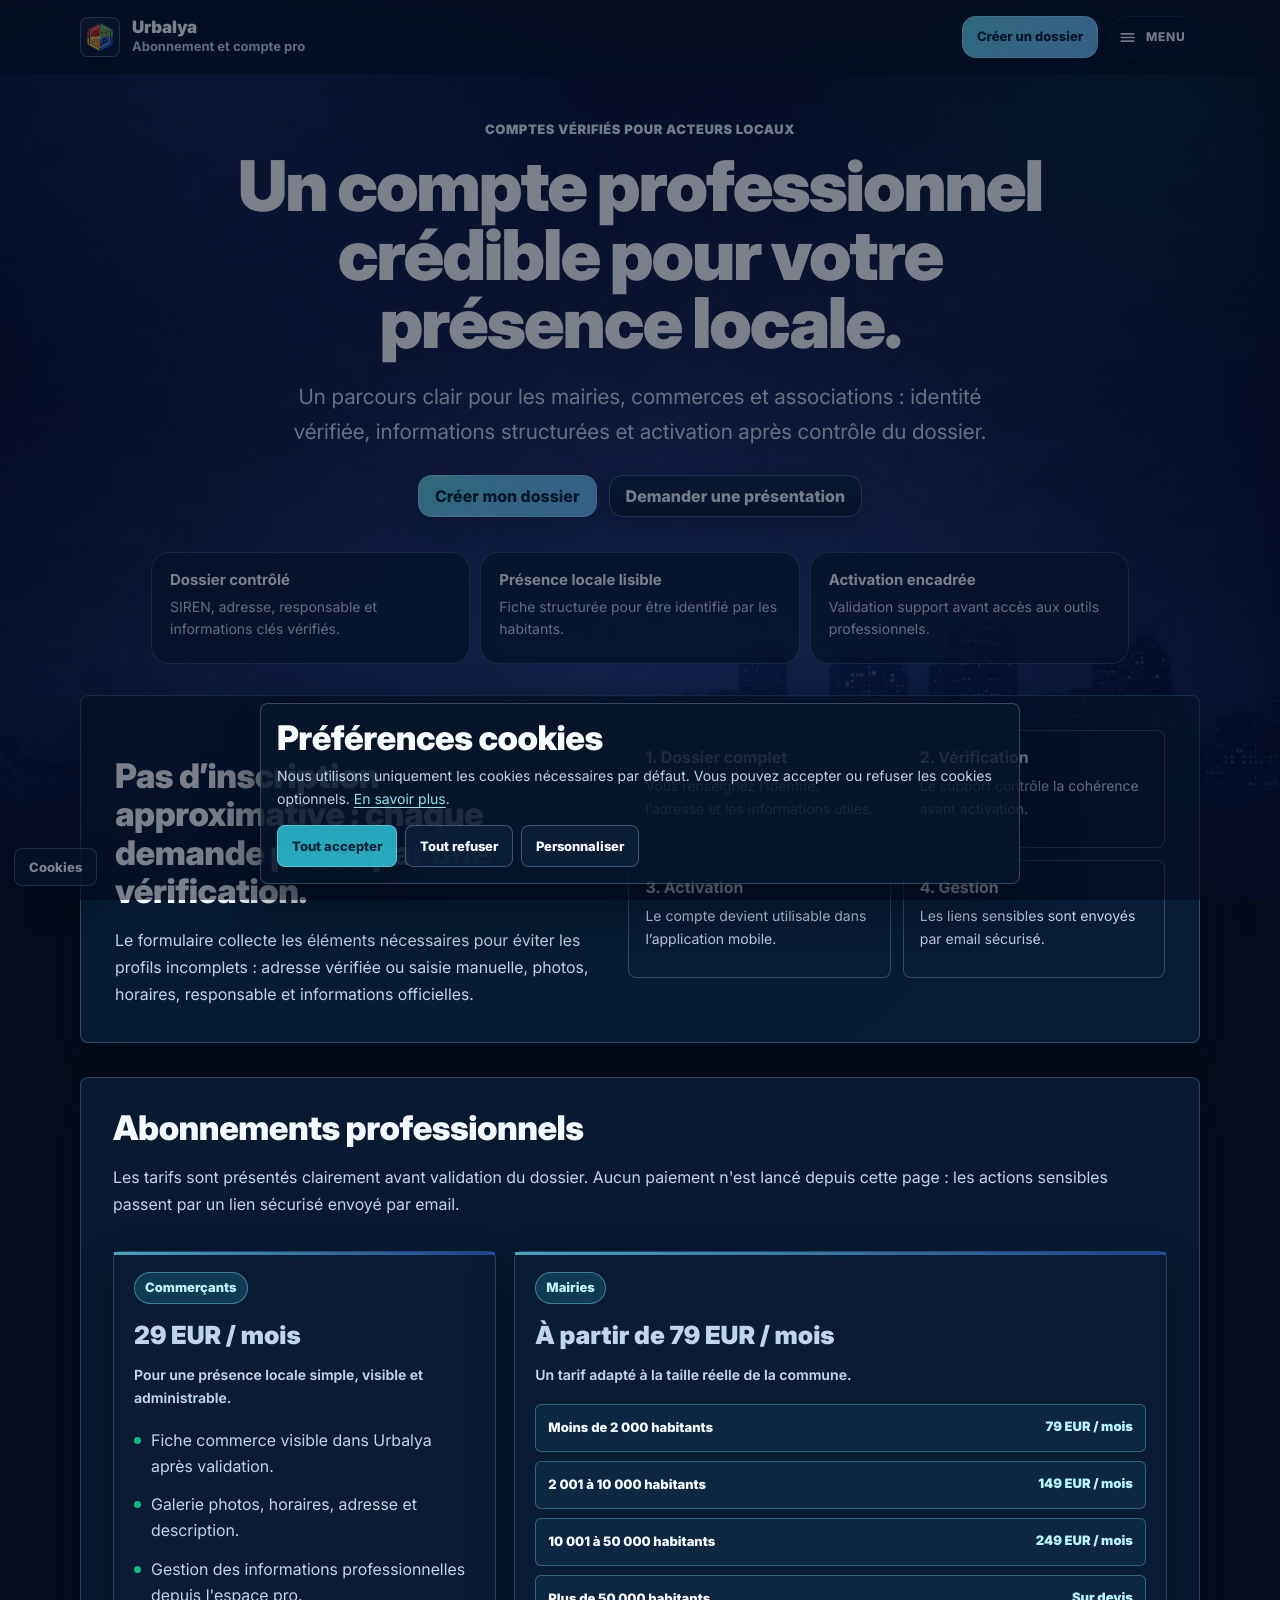
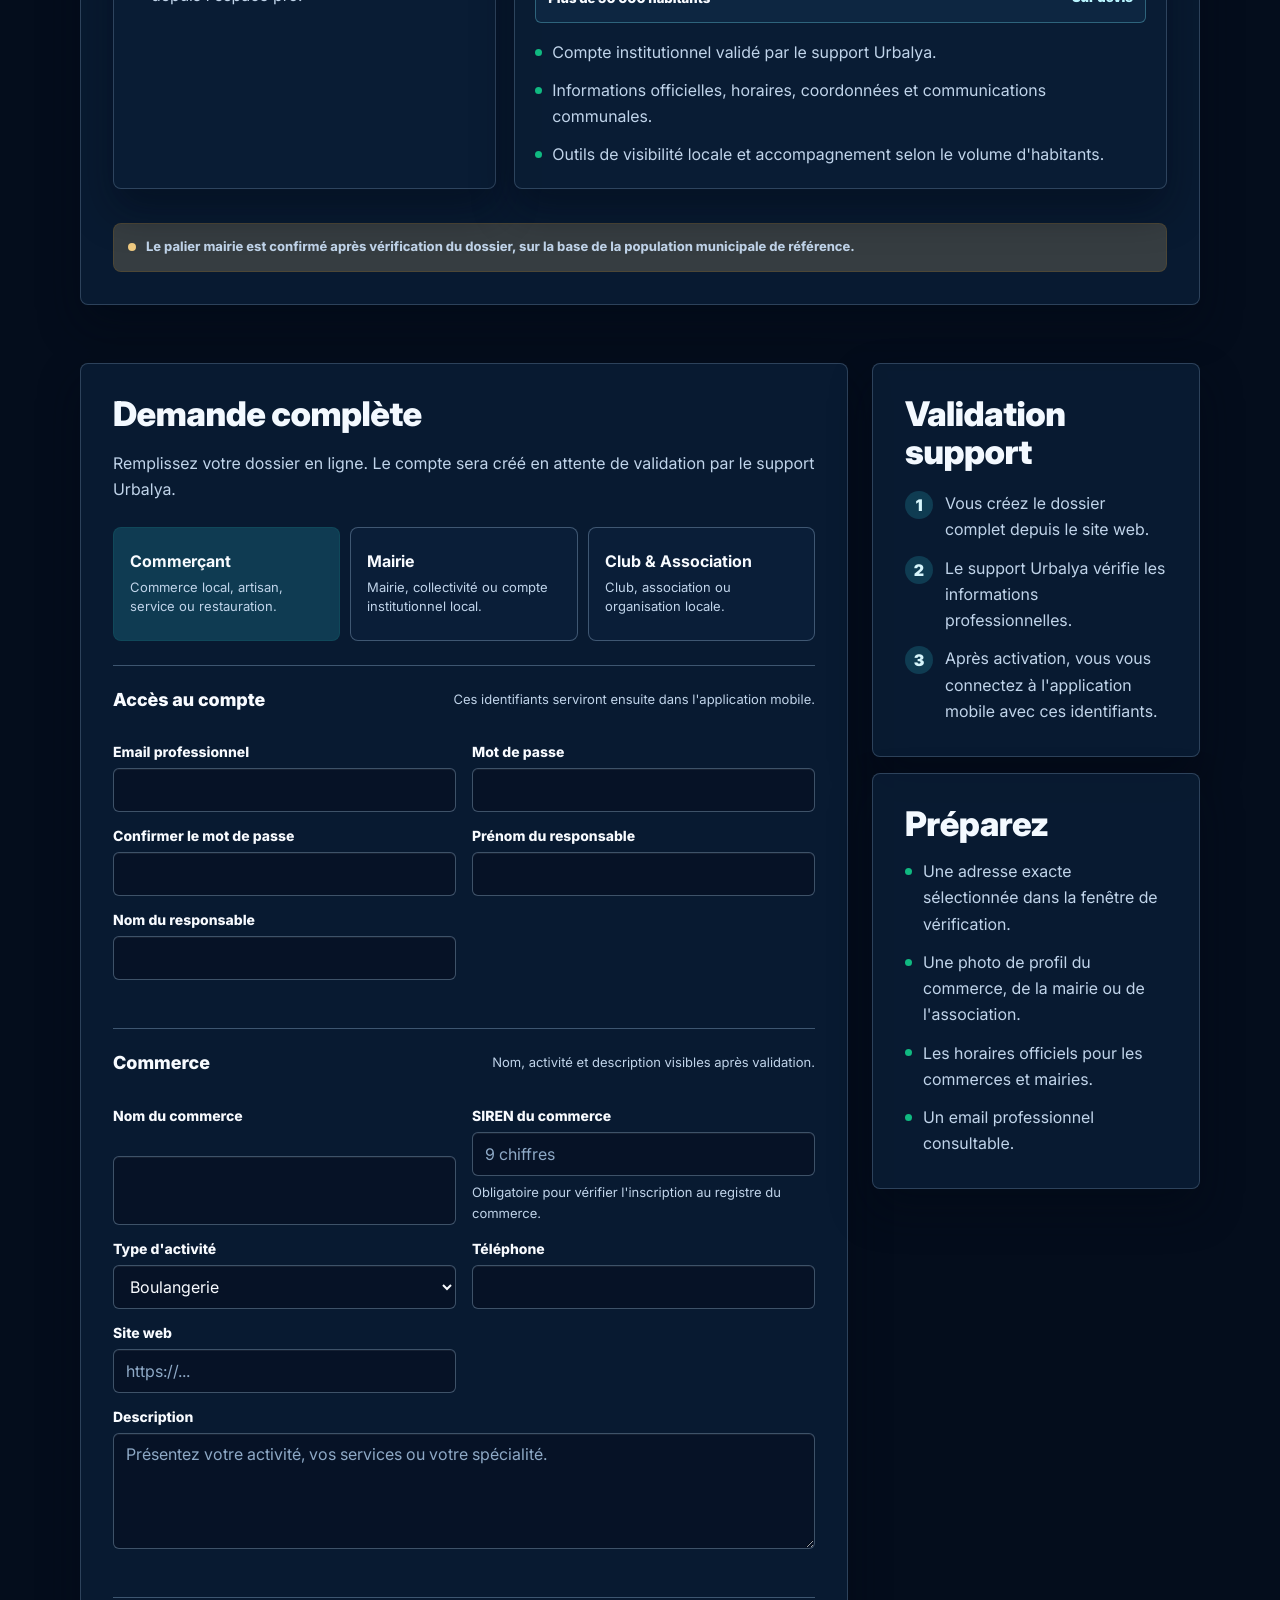
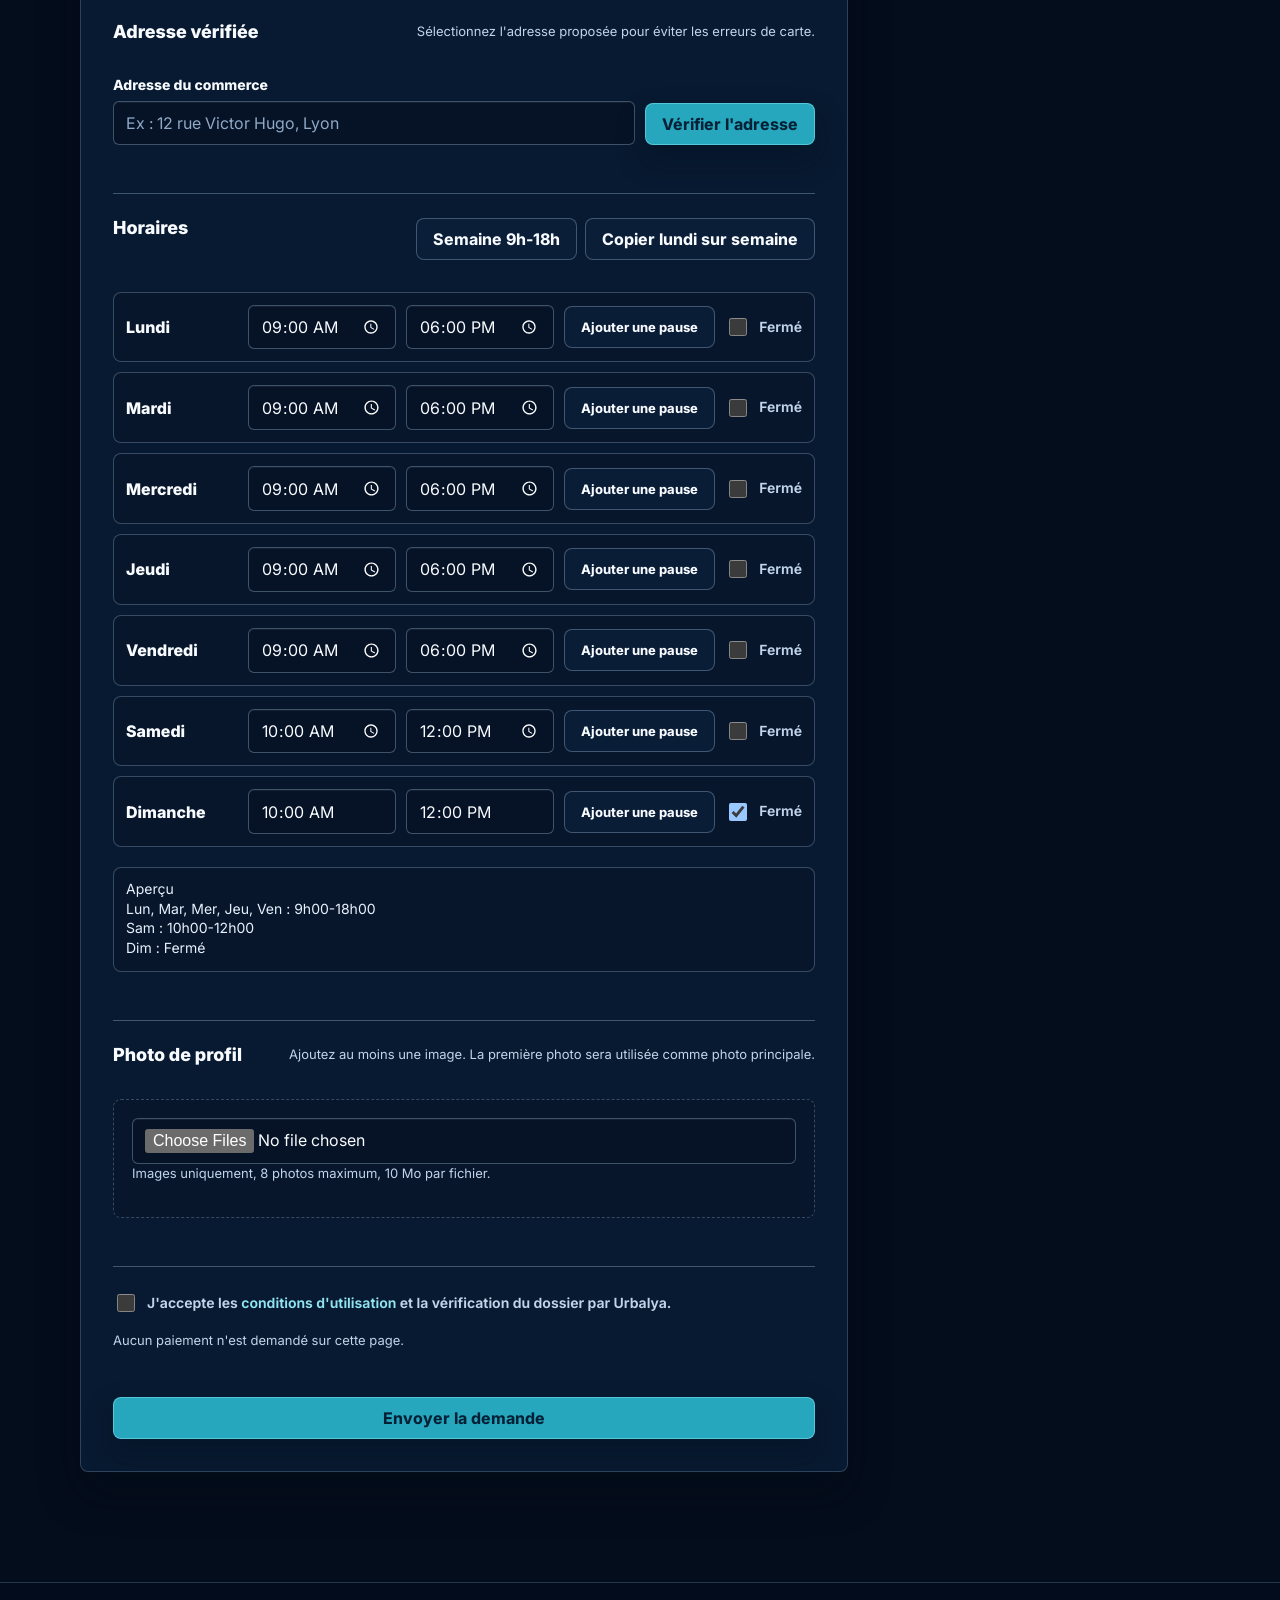
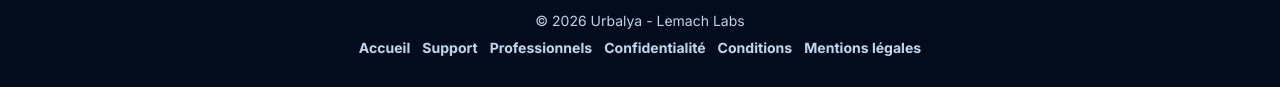
==== commit d42d94fb: "icone" ====
--- a/docs/professionnels/index.html
+++ b/docs/professionnels/index.html
@@ -1174,7 +1174,7 @@
                 <span>Mairie, collectivité ou compte institutionnel local.</span>
               </button>
               <button type="button" class="account-tab" data-account-tab="social" aria-pressed="false">
-                <strong>Association</strong>
+                <strong>Club & Association</strong>
                 <span>Club, association ou organisation locale.</span>
               </button>
             </div>
--- a/docs/site.css
+++ b/docs/site.css
@@ -205,6 +205,14 @@
   margin-left: auto;
 }
 
+.header-create-btn {
+  min-height: 42px !important;
+  padding: 0 14px !important;
+  font-size: 13px !important;
+  font-weight: 860 !important;
+  white-space: nowrap;
+}
+
 .links,
 .nav-links {
   display: none !important;
@@ -2794,6 +2802,19 @@
 
   .nav-inner {
     min-height: 66px !important;
+  }
+
+  .header-create-btn {
+    display: none !important;
+  }
+
+  .nav-toggle {
+    width: 42px !important;
+    padding: 0 !important;
+  }
+
+  .nav-toggle::after {
+    content: none;
   }
 
   .hero {
@@ -4077,6 +4098,87 @@
   color: #f2fbff !important;
 }
 
+.drawer-store {
+  display: grid !important;
+  gap: 8px !important;
+  margin: 0 !important;
+  padding: 10px 12px !important;
+  border-radius: 12px !important;
+  border: 1px solid rgba(151, 191, 225, 0.26) !important;
+  background: rgba(11, 35, 60, 0.74) !important;
+  box-shadow: none !important;
+}
+
+.drawer-store-head {
+  display: flex !important;
+  align-items: center !important;
+  gap: 10px !important;
+  min-height: 36px !important;
+}
+
+.drawer-store-icon {
+  display: inline-flex !important;
+  align-items: center !important;
+  justify-content: center !important;
+  width: 30px !important;
+  height: 30px !important;
+  flex: 0 0 auto !important;
+  padding: 6px !important;
+  border-radius: 9px !important;
+  border: 1px solid rgba(156, 197, 231, 0.26) !important;
+  background: rgba(105, 178, 224, 0.14) !important;
+  color: #cdeaff !important;
+  box-shadow: none !important;
+}
+
+.drawer-store-icon svg {
+  width: 18px !important;
+  height: 18px !important;
+}
+
+.drawer-store-head strong {
+  color: #e6f2ff !important;
+  font-size: 1rem !important;
+  font-weight: 740 !important;
+  line-height: 1.2 !important;
+}
+
+.drawer-store-platforms {
+  display: none !important;
+}
+
+.drawer-store-actions {
+  display: grid !important;
+  grid-template-columns: repeat(2, minmax(0, 1fr)) !important;
+  gap: 8px !important;
+  align-items: center !important;
+}
+
+.drawer-store .store-link,
+.drawer-store .pill.store-link,
+.drawer-store .pill.primary.store-link {
+  width: 100% !important;
+  max-width: none !important;
+  margin: 0 !important;
+  padding: 2px !important;
+  border: 1px solid rgba(151, 191, 225, 0.24) !important;
+  border-radius: 10px !important;
+  background: rgba(7, 24, 43, 0.58) !important;
+}
+
+.drawer-store .store-link:hover,
+.drawer-store .pill.store-link:hover,
+.drawer-store .pill.primary.store-link:hover {
+  border-color: rgba(180, 216, 243, 0.42) !important;
+  background: rgba(10, 30, 52, 0.74) !important;
+}
+
+.drawer-store .store-badge {
+  width: 100% !important;
+  max-width: none !important;
+  border-radius: 7px !important;
+}
+
 .drawer-nav .pill .ico,
 .drawer-foot .pill .ico {
   width: 30px !important;
@@ -4152,17 +4254,46 @@
   .drawer {
     width: 100vw !important;
     max-width: none !important;
-    padding: 12px 10px 10px !important;
+    top: env(safe-area-inset-top) !important;
+    height: calc(100vh - env(safe-area-inset-top)) !important;
+    height: calc(100dvh - env(safe-area-inset-top)) !important;
+    padding: 10px 10px max(10px, env(safe-area-inset-bottom)) !important;
+    display: flex !important;
+    flex-direction: column !important;
+    overflow-y: auto !important;
   }
 
   .drawer-title {
     font-size: 1.2rem !important;
   }
 
+  .drawer-nav {
+    flex: 0 0 auto !important;
+    min-height: auto !important;
+    overflow: visible !important;
+    gap: 7px !important;
+    padding-bottom: 6px !important;
+  }
+
+  .drawer-store {
+    margin: 0 !important;
+    padding: 8px 10px !important;
+  }
+
+  .drawer-store-head strong {
+    font-size: 0.97rem !important;
+  }
+
   .drawer-nav .pill,
   .drawer-foot .pill {
-    min-height: 48px !important;
+    min-height: 46px !important;
     font-size: .97rem !important;
+  }
+
+  .drawer-foot {
+    margin-top: 8px !important;
+    padding-top: 8px !important;
+    padding-bottom: max(2px, env(safe-area-inset-bottom)) !important;
   }
 }
 
@@ -4815,6 +4946,11 @@
 .home-journey-icon .ico {
   width: 24px !important;
   height: 24px !important;
+  padding: 0 !important;
+  border-radius: 0 !important;
+  background: transparent !important;
+  color: currentColor !important;
+  box-shadow: none !important;
   display: block !important;
   stroke-linecap: round !important;
   stroke-linejoin: round !important;
@@ -4897,6 +5033,11 @@
   .home-journey-icon .ico {
     width: 21px !important;
     height: 21px !important;
+    padding: 0 !important;
+    border-radius: 0 !important;
+    background: transparent !important;
+    color: currentColor !important;
+    box-shadow: none !important;
   }
 
   .home-journey-card p {
@@ -4904,3 +5045,200 @@
     line-height: 1.65 !important;
   }
 }
+
+/* Final menu toggle redesign (minimal luxury desktop + mobile) */
+.nav-toggle {
+  min-height: 43px !important;
+  width: auto !important;
+  padding: 0 14px 0 10px !important;
+  gap: 9px !important;
+  border-radius: 999px !important;
+  border: 0 !important;
+  background: rgba(8, 27, 48, 0.66) !important;
+  backdrop-filter: blur(9px) saturate(120%);
+  box-shadow: inset 0 1px 0 rgba(242, 249, 255, 0.1), 0 8px 18px rgba(1, 8, 16, 0.32) !important;
+  color: #eef6ff !important;
+}
+
+.nav-toggle::after {
+  content: "Menu" !important;
+  color: #eef6ff !important;
+  font-size: 12px !important;
+  font-weight: 760 !important;
+  letter-spacing: 0.08em !important;
+  text-transform: uppercase !important;
+  line-height: 1 !important;
+}
+
+.nav-toggle .ico {
+  width: 19px !important;
+  height: 19px !important;
+  padding: 0 !important;
+  border-radius: 0 !important;
+  border: 0 !important;
+  background: transparent !important;
+  color: rgba(229, 242, 255, 0.96) !important;
+  box-shadow: none !important;
+}
+
+.nav-toggle:hover {
+  border-color: transparent !important;
+  background: rgba(11, 33, 58, 0.8) !important;
+  box-shadow: inset 0 1px 0 rgba(247, 251, 255, 0.16), 0 10px 20px rgba(1, 8, 16, 0.38) !important;
+}
+
+.menu-open .nav-toggle {
+  border-color: transparent !important;
+  background: rgba(234, 243, 251, 0.94) !important;
+  color: #0d2844 !important;
+}
+
+.menu-open .nav-toggle::after {
+  color: #0d2844 !important;
+}
+
+.menu-open .nav-toggle .ico {
+  color: #173a5b !important;
+}
+
+@media (max-width: 720px) {
+  .nav-toggle {
+    width: 42px !important;
+    min-width: 42px !important;
+    height: 42px !important;
+    min-height: 42px !important;
+    padding: 0 !important;
+    gap: 0 !important;
+    border-radius: 12px !important;
+    border: 1px solid rgba(188, 211, 232, 0.38) !important;
+  }
+
+  .nav-toggle::after {
+    content: none !important;
+  }
+
+  .nav-toggle .ico {
+    width: 20px !important;
+    height: 20px !important;
+  }
+}
+
+/* Delete-account: enforce centered content layout */
+main#main.delete-account-page {
+  max-width: min(100%, 1240px) !important;
+  margin-inline: auto !important;
+}
+
+main#main.delete-account-page .hero,
+main#main.delete-account-page .cards,
+main#main.delete-account-page .status,
+main#main.delete-account-page .policy {
+  width: min(100%, 1140px) !important;
+  margin-left: auto !important;
+  margin-right: auto !important;
+}
+
+main#main.delete-account-page .hero-intro {
+  width: min(100%, 980px) !important;
+  margin: 0 auto 16px !important;
+  text-align: center !important;
+}
+
+main#main.delete-account-page .hero-intro h1 {
+  margin: 12px auto 0 !important;
+  max-width: min(100%, 920px) !important;
+  text-align: center !important;
+}
+
+main#main.delete-account-page .hero-intro .lead {
+  margin: 14px auto 0 !important;
+  max-width: min(100%, 900px) !important;
+  text-align: center !important;
+}
+
+/* Home trust section: simplified modern layout */
+.premium-band.premium-band-minimal {
+  grid-template-columns: minmax(0, 1.08fr) minmax(0, 0.92fr) !important;
+  align-items: center !important;
+  gap: clamp(18px, 2.6vw, 32px) !important;
+  padding: clamp(22px, 2.6vw, 34px) !important;
+}
+
+.premium-band.premium-band-minimal .trust-summary {
+  display: grid;
+  gap: 12px;
+  align-content: start;
+  max-width: 64ch;
+}
+
+.premium-band.premium-band-minimal .trust-kicker {
+  margin: 0 !important;
+  color: rgba(151, 224, 239, 0.96) !important;
+  font-size: 11px !important;
+  font-weight: 860 !important;
+  letter-spacing: 0.11em !important;
+  text-transform: uppercase !important;
+  line-height: 1 !important;
+}
+
+.premium-band.premium-band-minimal h2 {
+  margin: 0 !important;
+  font-size: clamp(30px, 3.1vw, 44px) !important;
+  line-height: 1.06 !important;
+}
+
+.premium-band.premium-band-minimal p {
+  margin: 0 !important;
+  max-width: 60ch !important;
+  font-size: 16px !important;
+  line-height: 1.68 !important;
+  color: rgba(206, 224, 244, 0.92) !important;
+}
+
+.premium-band.premium-band-minimal .trust-list {
+  margin: 0 !important;
+  padding: 0 !important;
+  list-style: none !important;
+  display: grid !important;
+  gap: 10px !important;
+}
+
+.premium-band.premium-band-minimal .trust-list li {
+  margin: 0 !important;
+  padding: 12px 0 !important;
+  border-top: 1px solid rgba(164, 198, 230, 0.24) !important;
+}
+
+.premium-band.premium-band-minimal .trust-list li:first-child {
+  border-top: 0 !important;
+  padding-top: 0 !important;
+}
+
+.premium-band.premium-band-minimal .trust-list strong {
+  display: block !important;
+  margin: 0 0 6px !important;
+  color: #f2f9ff !important;
+  font-size: 16px !important;
+  font-weight: 780 !important;
+  letter-spacing: -0.004em !important;
+  line-height: 1.3 !important;
+}
+
+.premium-band.premium-band-minimal .trust-list span {
+  display: block !important;
+  margin: 0 !important;
+  color: rgba(196, 216, 238, 0.92) !important;
+  font-size: 14px !important;
+  line-height: 1.58 !important;
+}
+
+@media (max-width: 960px) {
+  .premium-band.premium-band-minimal {
+    grid-template-columns: 1fr !important;
+  }
+
+  .premium-band.premium-band-minimal .trust-summary,
+  .premium-band.premium-band-minimal p {
+    max-width: 100% !important;
+  }
+}
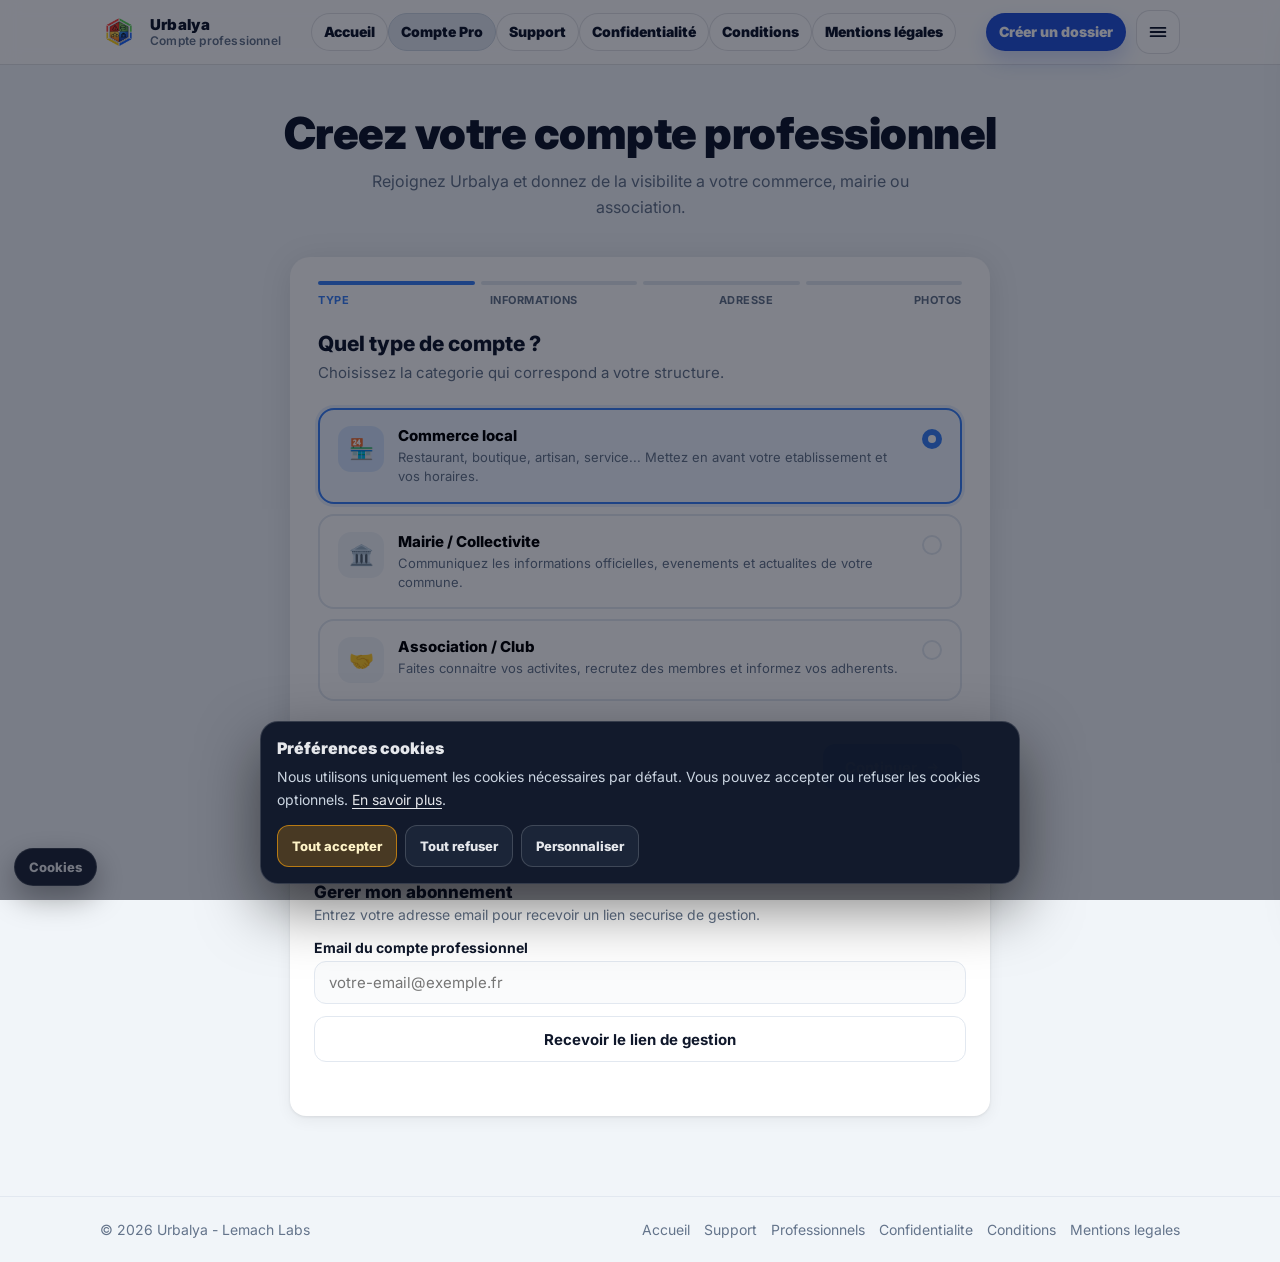
==== commit a3c5df91: "a faire apparence pro" ====
--- a/docs/professionnels/index.html
+++ b/docs/professionnels/index.html
@@ -4,188 +4,233 @@
   <meta charset="utf-8" />
   <meta name="viewport" content="width=device-width,initial-scale=1,viewport-fit=cover" />
   <title>Comptes professionnels - Urbalya</title>
-  <meta
-    name="description"
-    content="Creer une demande de compte professionnel Urbalya pour un commerce, une mairie, une collectivite ou une association."
-  />
-  <meta name="theme-color" content="#ffffff" />
-
+  <meta name="description" content="Creez votre compte professionnel Urbalya : commerce, mairie ou association." />
+  <meta name="theme-color" content="#3B82F6" />
   <link rel="icon" type="image/png" href="../logo.png" />
   <link rel="apple-touch-icon" href="../logo.png" />
   <link rel="preconnect" href="https://fonts.googleapis.com" />
   <link rel="preconnect" href="https://fonts.gstatic.com" crossorigin />
   <link href="https://fonts.googleapis.com/css2?family=Inter:wght@400;500;600;700;800;900&display=swap" rel="stylesheet" />
   <link rel="stylesheet" href="../cookie-consent.css" />
-
   <style>
     :root {
-      --bg: #0B1220;
-      --panel: #0F172A;
-      --panel2: #111C32;
-      --text: #E5E7EB;
-      --muted: #94A3B8;
-      --line: rgba(255,255,255,.12);
-      --line2: rgba(255,255,255,.18);
+      --bg: #F1F5F9;
+      --panel: #FFFFFF;
+      --text: #0F172A;
+      --muted: #64748B;
+      --border: #E2E8F0;
+      --border-focus: #3B82F6;
       --accent: #3B82F6;
+      --accent-light: #EFF6FF;
       --accent2: #10B981;
       --danger: #EF4444;
       --warn: #F59E0B;
+      --tap: 44px;
+      --radius: 12px;
+      --shadow: 0 1px 3px rgba(0,0,0,.08), 0 4px 16px rgba(0,0,0,.06);
+      --shadow-lg: 0 4px 32px rgba(0,0,0,.10);
+      --line: rgba(15,23,42,.12);
+      --line2: rgba(15,23,42,.20);
       --container: 1120px;
-      --tap: 44px;
+      --navH: 64px;
       --focus: 0 0 0 4px rgba(59,130,246,.25);
     }
-
     * { box-sizing: border-box; }
     html { scroll-behavior: smooth; }
     body {
       margin: 0;
       font-family: Inter, system-ui, -apple-system, Segoe UI, Roboto, Helvetica, Arial, sans-serif;
+      background: var(--bg);
       color: var(--text);
-      background:
-        radial-gradient(circle at 16% 0%, rgba(59,130,246,.24), transparent 28%),
-        radial-gradient(circle at 90% 8%, rgba(16,185,129,.15), transparent 24%),
-        linear-gradient(180deg, #0B1220 0%, #111827 100%);
       -webkit-font-smoothing: antialiased;
     }
-
     a { color: inherit; text-decoration: none; }
     label, input, select, textarea, button { font: inherit; }
     button { cursor: pointer; }
     :focus { outline: none; }
-    :focus-visible { box-shadow: var(--focus); }
-
+    :focus-visible { outline: 2px solid var(--accent); outline-offset: 2px; }
+
+    /* NAV */
+    .container {
+      max-width: var(--container);
+      width: 100%;
+      margin: 0 auto;
+      padding: 0 16px;
+    }
+    @media (min-width: 720px) {
+      .container { padding: 0 20px; }
+    }
+    .skip {
+      position: absolute;
+      left: 12px;
+      top: 12px;
+      padding: 10px 12px;
+      border-radius: 12px;
+      background: #FFFFFF;
+      border: 1px solid var(--line2);
+      transform: translateY(-200%);
+      transition: transform .15s ease;
+      z-index: 9999;
+    }
+    .skip:focus { transform: translateY(0); outline: none; box-shadow: var(--focus); }
     .ico { width: 18px; height: 18px; display: inline-block; flex: 0 0 auto; }
+    .ico.sm { width: 16px; height: 16px; }
+    .ico.lg { width: 20px; height: 20px; }
     .ico.xl { width: 22px; height: 22px; }
-
-    .container { max-width: var(--container); margin: 0 auto; padding: 0 18px; }
 
     .nav {
       position: sticky;
       top: 0;
-      z-index: 20;
-      background: rgba(11,18,32,.86);
-      backdrop-filter: blur(12px);
+      z-index: 50;
+      backdrop-filter: blur(10px);
+      background: rgba(255,255,255,.86);
       border-bottom: 1px solid var(--line);
-    }
-
+      padding-top: env(safe-area-inset-top);
+    }
     .nav-inner {
-      min-height: 68px;
+      min-height: var(--navH);
       display: flex;
       align-items: center;
       justify-content: space-between;
-      gap: 16px;
-    }
-
+      gap: 12px;
+    }
     .brand {
-      display: inline-flex;
+      display: flex;
       align-items: center;
       gap: 12px;
-      font-weight: 900;
-    }
-
-    .brand img {
+      min-width: 0;
+    }
+    .logo {
       width: 38px;
       height: 38px;
       border-radius: 12px;
-    }
-
-    .nav-links {
+      overflow: hidden;
+      flex: 0 0 auto;
+    }
+    .logo-img { width: 100%; height: 100%; object-fit: cover; display: block; }
+    .brand-text {
       display: flex;
-      align-items: center;
-      gap: 10px;
-      flex-wrap: wrap;
-      justify-content: flex-end;
-    }
-
-    .nav-actions {
-      display: flex;
-      align-items: center;
-      gap: 10px;
-      margin-left: auto;
-    }
-
-    .header-create-btn {
-      min-height: var(--tap);
-      padding: 0 15px;
-      font-size: 13px;
+      flex-direction: column;
+      line-height: 1.05;
+      min-width: 0;
+    }
+    .brand-text strong {
       font-weight: 900;
+      letter-spacing: .2px;
+      font-size: 15px;
       white-space: nowrap;
-    }
-
+      overflow: hidden;
+      text-overflow: ellipsis;
+    }
+    .brand-text small {
+      display: block;
+      color: var(--muted);
+      font-weight: 600;
+      letter-spacing: .2px;
+      font-size: 12px;
+      margin-top: 2px;
+      white-space: nowrap;
+      overflow: hidden;
+      text-overflow: ellipsis;
+    }
+    .nav-actions { display: flex; align-items: center; gap: 10px; }
     .nav-toggle {
       width: var(--tap);
       height: var(--tap);
       border-radius: 14px;
       border: 1px solid var(--line);
-      background: rgba(15,23,42,.45);
+      background: #FFFFFF;
       display: inline-flex;
       align-items: center;
       justify-content: center;
+      cursor: pointer;
+      transition: transform .12s ease, background .12s ease, border-color .12s ease;
       color: var(--text);
     }
-
+    .nav-toggle:hover {
+      transform: translateY(-1px);
+      background: #F8FAFC;
+      border-color: rgba(15,23,42,.24);
+    }
     .pill {
       display: inline-flex;
       align-items: center;
       justify-content: center;
       gap: 8px;
+      padding: 10px 12px;
+      border-radius: 999px;
+      border: 1px solid var(--line);
+      background: #FFFFFF;
+      transition: transform .12s ease, background .12s ease, border-color .12s ease;
+      color: var(--text);
+      font-weight: 900;
+      font-size: 14px;
+      line-height: 1;
+      white-space: nowrap;
       min-height: 38px;
-      padding: 10px 13px;
-      border: 1px solid var(--line);
-      border-radius: 999px;
-      background: rgba(15,23,42,.52);
-      color: var(--text);
-      font-size: 14px;
-      font-weight: 800;
-    }
-
+    }
+    .pill:hover {
+      transform: translateY(-1px);
+      background: #F8FAFC;
+      border-color: rgba(15,23,42,.22);
+    }
     .pill.primary {
-      background: rgba(59,130,246,.92);
-      border-color: rgba(147,197,253,.45);
-    }
-
+      border: 1px solid rgba(29,78,216,.24);
+      background: rgba(29,78,216,.96);
+      color: #FFFFFF;
+      box-shadow: 0 10px 20px rgba(29,78,216,.20);
+    }
     .pill.danger,
     .pill.danger[aria-current="page"] {
-      border-color: rgba(239,68,68,.55);
+      border: 1px solid rgba(239,68,68,.55);
       background: rgba(239,68,68,.92);
       color: #fff;
-    }
-
+      box-shadow: 0 14px 30px rgba(239,68,68,.20);
+    }
+    .pill.danger:hover {
+      background: rgba(220,38,38,.95);
+      border-color: rgba(252,165,165,.65);
+    }
+    .pill[aria-current="page"] {
+      background: #E2E8F0;
+      border-color: #CBD5E1;
+      color: #0F172A;
+    }
     .store-link {
+      width: clamp(220px, 50vw, 300px);
       padding: 0;
       overflow: hidden;
       border-radius: 12px;
       background: transparent !important;
+      box-shadow: 0 6px 14px rgba(15,23,42,.12);
       min-height: auto;
-      border-width: 0;
-    }
-
-    .store-badge {
-      display: block;
-      width: 100%;
-      height: auto;
-    }
-
+    }
+    .store-link:hover {
+      background: rgba(248,250,252,.8) !important;
+      border-color: rgba(15,23,42,.20) !important;
+    }
+    .store-badge { display: block; width: 100%; height: auto; }
+
+    /* DRAWER */
     .backdrop {
       position: fixed;
       inset: 0;
-      background: rgba(2,6,23,.60);
+      background: rgba(15,23,42,.32);
       backdrop-filter: blur(6px);
       opacity: 0;
       pointer-events: none;
       transition: opacity .18s ease;
       z-index: 80;
     }
-
     .drawer {
       position: fixed;
       top: env(safe-area-inset-top);
       right: 0;
       width: min(92vw, 360px);
       height: calc(100vh - env(safe-area-inset-top));
-      background: rgba(15,23,42,.96);
+      background: rgba(255,255,255,.98);
       border-left: 1px solid var(--line);
-      box-shadow: 0 30px 80px rgba(0,0,0,.55);
+      box-shadow: 0 26px 50px rgba(15,23,42,.18);
       transform: translateX(110%);
       transition: transform .22s ease;
       z-index: 90;
@@ -194,7 +239,6 @@
       padding: 14px;
       overflow-y: auto;
     }
-
     .drawer-head {
       display: flex;
       align-items: center;
@@ -203,28 +247,25 @@
       padding: 8px 6px 12px;
       border-bottom: 1px solid var(--line);
     }
-
-    .drawer-title { font-weight: 900; }
-
+    .drawer-title { font-weight: 900; letter-spacing: .2px; }
     .drawer-close {
       width: var(--tap);
       height: var(--tap);
       border-radius: 14px;
       border: 1px solid var(--line);
-      background: rgba(2,6,23,.35);
-      color: var(--text);
+      background: #FFFFFF;
       display: inline-flex;
       align-items: center;
       justify-content: center;
-    }
-
+      cursor: pointer;
+      color: var(--text);
+    }
     .drawer-nav {
       display: flex;
       flex-direction: column;
       gap: 10px;
       padding: 14px 6px;
     }
-
     .drawer .pill {
       width: 100%;
       justify-content: center;
@@ -233,2354 +274,2024 @@
       font-size: 15px;
       min-height: 46px;
     }
-
+    .drawer .store-link {
+      display: block;
+      width: 100%;
+      max-width: none;
+      min-height: auto;
+      border-width: 0;
+      box-shadow: none;
+      margin: 0;
+      align-self: stretch;
+    }
+    .drawer .store-badge {
+      display: block;
+      width: 100%;
+      max-width: none;
+      max-height: none;
+      height: auto;
+      margin: 0;
+      object-fit: contain;
+    }
     .drawer-foot {
       margin-top: auto;
       padding: 12px 6px 6px;
       border-top: 1px solid var(--line);
+      color: var(--muted);
+      font-size: 13px;
+      line-height: 1.5;
       display: flex;
       flex-direction: column;
       gap: 10px;
     }
-
-    .drawer .store-link {
-      display: block;
+    .drawer-foot .pill {
       width: 100%;
-      max-width: none;
-      border-width: 0;
-    }
-
+      min-height: 46px;
+    }
     html.menu-open body { overflow: hidden; }
-    html.menu-open .backdrop { opacity: 1; pointer-events: auto; }
-    html.menu-open .drawer { transform: translateX(0); }
-
-    main { padding: 52px 0 72px; }
-
+    html.menu-open .backdrop,
+    .menu-open .backdrop { opacity: 1; pointer-events: auto; }
+    html.menu-open .drawer,
+    .menu-open .drawer { transform: translateX(0); }
+
+    /* MAIN */
+    main { padding: 44px 0 80px; }
+    .hero { text-align: center; margin-bottom: 36px; }
     .hero h1 {
-      margin: 0;
-      font-size: clamp(34px, 6.6vw, 64px);
-      line-height: .98;
-      letter-spacing: 0;
-      max-width: 900px;
-    }
-
-    .lead {
-      margin: 20px 0 0;
-      max-width: 760px;
-      color: #CBD5E1;
-      font-size: clamp(17px, 2.1vw, 21px);
-      line-height: 1.58;
-    }
-
-    .notice {
-      margin-top: 24px;
-      display: flex;
-      gap: 12px;
-      align-items: flex-start;
-      max-width: 860px;
-      padding: 16px;
-      border: 1px solid rgba(245,158,11,.35);
-      border-radius: 14px;
-      background: rgba(245,158,11,.10);
-    }
-
-    .notice-mark {
-      width: 28px;
-      height: 28px;
-      border-radius: 999px;
-      display: inline-flex;
-      align-items: center;
-      justify-content: center;
-      background: rgba(245,158,11,.18);
-      color: #FDE68A;
-      font-weight: 900;
-      flex: 0 0 auto;
-    }
-
-    .notice p { margin: 0; color: #FDE68A; line-height: 1.5; font-weight: 700; }
-
-    .layout {
-      margin-top: 42px;
-      display: grid;
-      grid-template-columns: minmax(0, 1fr) 340px;
-      gap: 24px;
-      align-items: start;
-    }
-
-    #pro-signup-section {
-      scroll-margin-top: calc(94px + env(safe-area-inset-top));
-    }
-
-    .panel {
-      border: 1px solid var(--line);
-      border-radius: 18px;
-      background: rgba(15,23,42,.72);
-      box-shadow: 0 24px 70px rgba(0,0,0,.28);
-    }
-
-    .panel-inner { padding: 24px; }
-
-    .panel h2,
-    .panel h3 {
-      margin: 0;
-      letter-spacing: 0;
-    }
-
-    .panel h2 { font-size: 24px; }
-    .panel h3 { font-size: 18px; }
-
-    .muted {
-      color: var(--muted);
-      line-height: 1.55;
-    }
-
-    .account-tabs {
-      display: grid;
-      grid-template-columns: repeat(3, minmax(0, 1fr));
-      gap: 10px;
-      margin-top: 18px;
-    }
-
-    .account-tab {
-      min-height: 96px;
-      padding: 14px;
-      border: 1px solid rgba(255,255,255,.12);
-      border-radius: 14px;
-      background: rgba(17,28,50,.72);
-      color: var(--text);
-      text-align: left;
-    }
-
-    .account-tab strong,
-    .account-tab span {
-      display: block;
-    }
-
-    .account-tab strong { font-size: 16px; }
-    .account-tab span { margin-top: 7px; color: var(--muted); font-size: 13px; line-height: 1.4; }
-
-    .account-tab[aria-pressed="true"] {
-      border-color: rgba(59,130,246,.78);
-      background: rgba(59,130,246,.20);
-    }
-
-    .form-section {
-      margin-top: 24px;
-      padding-top: 24px;
-      border-top: 1px solid var(--line);
-      display: grid;
-      gap: 16px;
-    }
-
-    .form-section-header {
-      display: flex;
-      align-items: baseline;
-      justify-content: space-between;
-      gap: 12px;
-      flex-wrap: wrap;
-    }
-
-    .form-grid {
-      display: grid;
-      grid-template-columns: repeat(2, minmax(0, 1fr));
-      gap: 14px;
-    }
-
-    .field { display: grid; gap: 7px; }
-    .field.full { grid-column: 1 / -1; }
-
-    .field label {
-      color: #DCE6F4;
-      font-size: 14px;
-      font-weight: 800;
-    }
-
-    input, select, textarea {
-      width: 100%;
-      border: 1px solid rgba(148,163,184,.38);
-      border-radius: 12px;
-      background: rgba(2,6,23,.52);
-      color: var(--text);
-      padding: 12px 13px;
-      min-height: 46px;
-    }
-
-    select option { color: #0B1220; }
-
+      margin: 0 0 12px;
+      font-size: clamp(26px, 5vw, 44px);
+      font-weight: 900; line-height: 1.1; letter-spacing: -.5px;
+    }
+    .hero p {
+      margin: 0 auto; max-width: 540px;
+      color: var(--muted); font-size: 16px; line-height: 1.6;
+    }
+
+    /* WIZARD */
+    .wizard-card {
+      background: var(--panel);
+      border-radius: 20px;
+      box-shadow: var(--shadow-lg);
+      overflow: visible;
+      max-width: 700px;
+      margin: 0 auto;
+    }
+    .step-header { padding: 24px 28px 0; }
+    .step-progress { display: flex; gap: 6px; margin-bottom: 8px; }
+    .step-bar {
+      flex: 1; height: 4px; border-radius: 99px;
+      background: var(--border); transition: background .3s;
+    }
+    .step-bar.active { background: var(--accent); }
+    .step-bar.done { background: var(--accent2); }
+    .step-labels { display: flex; justify-content: space-between; margin-bottom: 24px; }
+    .step-label {
+      font-size: 11px; font-weight: 700;
+      text-transform: uppercase; letter-spacing: .5px;
+      color: var(--muted); transition: color .3s;
+    }
+    .step-label.active { color: var(--accent); }
+    .step-label.done { color: var(--accent2); }
+
+    /* STEPS */
+    .step { display: none; padding: 0 28px 28px; }
+    .step.is-active { display: block; }
+    .step-title { margin: 0 0 6px; font-size: 21px; font-weight: 800; }
+    .step-subtitle { margin: 0 0 24px; color: var(--muted); font-size: 15px; line-height: 1.5; }
+
+    /* TYPE CARDS */
+    .type-cards { display: grid; gap: 10px; margin-bottom: 24px; }
+    .type-card {
+      display: flex; align-items: flex-start; gap: 14px;
+      padding: 16px 18px; border: 2px solid var(--border);
+      border-radius: 16px; background: var(--panel);
+      cursor: pointer; transition: border-color .15s, background .15s, box-shadow .15s;
+      text-align: left; width: 100%;
+    }
+    .type-card:hover { border-color: #93C5FD; background: var(--accent-light); }
+    .type-card.selected {
+      border-color: var(--accent); background: var(--accent-light);
+      box-shadow: 0 0 0 3px rgba(59,130,246,.12);
+    }
+    .type-card-icon {
+      width: 46px; height: 46px; border-radius: 13px;
+      background: var(--bg); display: flex;
+      align-items: center; justify-content: center;
+      font-size: 20px; flex: 0 0 auto;
+    }
+    .type-card.selected .type-card-icon { background: rgba(59,130,246,.15); }
+    .type-card-body { flex: 1; }
+    .type-card-body strong { display: block; font-size: 15px; font-weight: 800; margin-bottom: 3px; }
+    .type-card-body span { display: block; font-size: 13px; color: var(--muted); line-height: 1.45; }
+    .type-card-check {
+      width: 20px; height: 20px; border-radius: 999px;
+      border: 2px solid var(--border); flex: 0 0 auto; margin-top: 3px;
+      display: flex; align-items: center; justify-content: center;
+      transition: border-color .15s, background .15s;
+    }
+    .type-card.selected .type-card-check { border-color: var(--accent); background: var(--accent); }
+    .type-card-check::after {
+      content: ""; display: none;
+      width: 8px; height: 8px; border-radius: 999px; background: #fff;
+    }
+    .type-card.selected .type-card-check::after { display: block; }
+
+    /* FIELDS */
+    .field { display: flex; flex-direction: column; gap: 5px; }
+    .field label { font-size: 14px; font-weight: 700; }
+    .field-opt { font-weight: 400; color: var(--muted); font-size: 13px; }
+
+    input[type="text"],
+    input[type="email"],
+    input[type="password"],
+    input[type="tel"],
+    input[type="url"],
+    input[type="time"],
+    select,
     textarea {
-      min-height: 118px;
-      resize: vertical;
-      line-height: 1.45;
-    }
-
-    .hint {
-      margin: 0;
-      color: var(--muted);
-      font-size: 13px;
-      line-height: 1.45;
-    }
-
-    .address-row {
-      display: grid;
-      grid-template-columns: minmax(0, 1fr) auto;
-      gap: 10px;
-      align-items: end;
-    }
-
-    .secondary-button,
-    .submit,
-    .ghost-button {
-      min-height: 46px;
-      border-radius: 12px;
-      font-weight: 900;
-      border: 1px solid var(--line2);
-      color: var(--text);
-    }
-
-    .secondary-button {
-      padding: 0 14px;
-      background: rgba(59,130,246,.22);
-    }
-
-    .ghost-button {
-      padding: 0 13px;
-      background: rgba(15,23,42,.62);
-    }
-
-    .submit {
-      width: 100%;
-      margin-top: 20px;
-      border: 0;
-      background: var(--accent);
-      color: white;
-    }
-
-    .submit:disabled {
-      cursor: not-allowed;
-      opacity: .66;
-    }
-
-    .selected-address {
-      display: none;
-      margin-top: 10px;
-      padding: 12px;
-      border-radius: 12px;
-      border: 1px solid rgba(16,185,129,.34);
-      background: rgba(16,185,129,.10);
-      color: #A7F3D0;
-      font-size: 14px;
-      line-height: 1.4;
-    }
-
-    .selected-address.is-visible { display: block; }
-
-    .hours-grid {
-      display: grid;
-      gap: 10px;
-    }
-
+      width: 100%; padding: 11px 14px;
+      border: 1.5px solid var(--border); border-radius: var(--radius);
+      background: #FAFBFC; color: var(--text); font-size: 15px;
+      transition: border-color .15s, box-shadow .15s;
+    }
+    input:focus, select:focus, textarea:focus {
+      border-color: var(--border-focus); background: #fff;
+      box-shadow: 0 0 0 3px rgba(59,130,246,.12);
+    }
+    textarea { resize: vertical; min-height: 90px; }
+
+    .form-grid { display: grid; grid-template-columns: 1fr 1fr; gap: 14px; }
+    .form-grid .full { grid-column: 1 / -1; }
+    .field-group { display: grid; gap: 14px; margin-bottom: 14px; }
+
+    /* Password toggle */
+    .input-wrap { position: relative; }
+    .input-wrap input { padding-right: 44px; }
+    .input-toggle {
+      position: absolute; right: 11px; top: 50%; transform: translateY(-50%);
+      border: none; background: none; color: var(--muted);
+      padding: 4px; display: flex; align-items: center; justify-content: center;
+    }
+    .input-toggle:hover { color: var(--text); }
+
+    /* Email status */
+    .email-status { font-size: 12px; font-weight: 600; min-height: 16px; }
+    .email-status.ok { color: var(--accent2); }
+    .email-status.error { color: var(--danger); }
+    .email-status.checking { color: var(--muted); }
+
+    /* ADDRESS */
+    .addr-results {
+      display: none; margin-top: 6px;
+      border: 1.5px solid var(--border); border-radius: var(--radius);
+      background: #fff; box-shadow: var(--shadow-lg);
+      overflow: hidden; z-index: 10; position: relative;
+    }
+    .addr-results.is-visible { display: block; }
+    .addr-suggestion {
+      display: flex; flex-direction: column; gap: 2px;
+      width: 100%; text-align: left; padding: 11px 14px;
+      border: none; border-bottom: 1px solid var(--border);
+      background: transparent; color: var(--text);
+      cursor: pointer; transition: background .12s;
+    }
+    .addr-suggestion:last-of-type { border-bottom: none; }
+    .addr-suggestion:hover { background: var(--accent-light); }
+    .addr-suggestion strong { font-size: 14px; font-weight: 700; }
+    .addr-suggestion span { font-size: 12px; color: var(--muted); }
+    .addr-manual-link {
+      display: block; width: 100%; text-align: center;
+      padding: 10px 14px; font-size: 13px; font-weight: 600;
+      color: var(--accent); background: var(--accent-light);
+      border: none; border-top: 1px solid var(--border);
+      cursor: pointer; transition: background .12s;
+    }
+    .addr-manual-link:hover { background: #DBEAFE; }
+    .addr-searching { padding: 12px 14px; font-size: 13px; color: var(--muted); }
+
+    .selected-addr-box {
+      display: none; margin-top: 10px; padding: 12px 14px;
+      border-radius: var(--radius); background: #F0FDF4;
+      border: 1.5px solid #86EFAC; font-size: 14px; line-height: 1.5;
+    }
+    .selected-addr-box.is-visible { display: block; }
+    .selected-addr-box strong { display: block; color: #15803D; margin-bottom: 3px; font-weight: 700; }
+    .addr-note { display: block; margin-top: 5px; font-size: 12px; color: var(--muted); font-style: italic; }
+
+    /* Manual address panel */
+    .manual-addr-panel {
+      display: none; margin-top: 10px; padding: 16px;
+      border: 1.5px solid #FDE68A; border-radius: var(--radius);
+      background: #FFFBEB;
+    }
+    .manual-addr-panel.is-visible { display: grid; gap: 12px; }
+    .manual-addr-panel h4 { margin: 0 0 2px; font-size: 14px; font-weight: 800; }
+    .manual-addr-panel p { margin: 0 0 4px; font-size: 13px; color: var(--muted); }
+    .manual-addr-grid { display: grid; grid-template-columns: 1fr 1fr; gap: 10px; }
+    .manual-addr-feedback { font-size: 13px; font-weight: 600; min-height: 16px; }
+    .manual-addr-feedback.error { color: var(--danger); }
+    .manual-addr-actions { display: flex; gap: 10px; flex-wrap: wrap; }
+
+    /* HOURS */
+    .hours-header {
+      display: flex; align-items: center; justify-content: space-between;
+      margin-bottom: 12px; gap: 10px;
+    }
+    .hours-header h3 { margin: 0; font-size: 16px; font-weight: 800; }
+    .hours-header-actions { display: flex; gap: 8px; }
+    .hours-grid { display: grid; gap: 8px; margin-bottom: 12px; }
     .hours-row {
       display: grid;
-      grid-template-columns: 110px minmax(96px, 1fr) minmax(96px, 1fr) 138px 92px;
-      gap: 10px;
-      align-items: center;
-      padding: 10px;
-      border: 1px solid rgba(255,255,255,.10);
-      border-radius: 12px;
-      background: rgba(2,6,23,.26);
-    }
-
-    .hours-day { font-weight: 900; }
-
-    .hours-actions {
-      display: flex;
-      gap: 10px;
-      flex-wrap: wrap;
-    }
-
+      grid-template-columns: 96px 1fr 1fr auto auto;
+      align-items: center; gap: 8px;
+      padding: 10px 12px; border: 1.5px solid var(--border);
+      border-radius: var(--radius); background: #FAFBFC;
+    }
+    .hours-day { font-size: 14px; font-weight: 700; }
+    .hours-row input[type="time"] { font-size: 14px; padding: 7px 9px; }
+    .hours-pause-button {
+      font-size: 12px; padding: 6px 10px;
+      border-radius: 8px; border: 1.5px solid var(--border);
+      background: transparent; color: var(--muted); white-space: nowrap;
+      transition: border-color .12s, color .12s;
+    }
+    .hours-pause-button:hover:not(:disabled) { border-color: var(--accent); color: var(--accent); }
+    .check-row {
+      display: flex; align-items: center; gap: 6px;
+      font-size: 13px; font-weight: 600; color: var(--muted);
+      white-space: nowrap; cursor: pointer;
+    }
+    .check-row input[type="checkbox"] { accent-color: var(--accent); width: 15px; height: 15px; }
     .hours-preview {
-      white-space: pre-line;
-      margin-top: 4px;
-    }
-
-    .hours-pause-button {
-      min-height: 40px;
-      padding: 0 10px;
-      font-size: 13px;
-    }
-
-    .pause-fields {
-      display: grid;
-      grid-template-columns: 1fr 1fr;
-      gap: 12px;
-    }
-
-    .modal-actions {
-      display: flex;
-      gap: 10px;
-      flex-wrap: wrap;
-      justify-content: flex-end;
-      margin-top: 4px;
-    }
-
-    .check-row {
-      display: inline-flex;
-      align-items: center;
-      gap: 8px;
-      color: #CBD5E1;
-      font-size: 13px;
-      font-weight: 700;
-    }
-
-    .check-row input {
-      width: 18px;
-      height: 18px;
-      min-height: 18px;
-      padding: 0;
-    }
-
-    .file-zone {
-      border: 1px dashed rgba(148,163,184,.48);
-      border-radius: 14px;
-      padding: 16px;
-      background: rgba(2,6,23,.28);
-    }
-
-    .preview-grid {
-      display: grid;
-      grid-template-columns: repeat(auto-fill, minmax(84px, 1fr));
-      gap: 10px;
-      margin-top: 12px;
-    }
-
-    .preview {
-      aspect-ratio: 1;
-      border-radius: 12px;
-      overflow: hidden;
-      border: 1px solid rgba(255,255,255,.12);
-      background: rgba(2,6,23,.48);
-    }
-
-    .preview img {
-      width: 100%;
-      height: 100%;
-      object-fit: cover;
-      display: block;
-    }
-
-    .status {
-      display: none;
-      margin-top: 16px;
-      padding: 14px;
-      border-radius: 12px;
-      border: 1px solid var(--line2);
-      line-height: 1.5;
-      font-weight: 700;
-    }
-
-    .status.is-visible { display: block; }
-    .status.success { border-color: rgba(16,185,129,.42); background: rgba(16,185,129,.12); color: #A7F3D0; }
-    .status.error { border-color: rgba(239,68,68,.42); background: rgba(239,68,68,.12); color: #FECACA; }
-
-    .steps {
-      margin: 18px 0 0;
-      padding: 0;
-      list-style: none;
-      display: grid;
-      gap: 12px;
-    }
-
-    .steps li {
-      display: flex;
-      gap: 12px;
-      color: #CBD5E1;
-      line-height: 1.55;
-    }
-
-    .step-number {
-      width: 28px;
-      height: 28px;
-      border-radius: 999px;
-      display: inline-flex;
-      align-items: center;
-      justify-content: center;
-      background: rgba(16,185,129,.16);
-      color: #A7F3D0;
-      font-weight: 900;
-      flex: 0 0 auto;
-      margin-top: 1px;
-    }
-
-    .side-stack {
-      display: grid;
-      gap: 16px;
-      position: sticky;
-      top: 90px;
-    }
-
-    .side-list {
-      margin: 14px 0 0;
-      padding: 0;
-      list-style: none;
-      display: grid;
-      gap: 10px;
-      color: #CBD5E1;
-      line-height: 1.5;
-    }
-
-    .side-list li {
-      padding-left: 18px;
-      position: relative;
-    }
-
-    .side-list li::before {
-      content: "";
-      width: 7px;
-      height: 7px;
-      border-radius: 999px;
-      background: var(--accent2);
-      position: absolute;
-      left: 0;
-      top: .62em;
-    }
-
-    .billing-section {
-      margin-top: 24px;
-      scroll-margin-top: 90px;
-    }
-
-    .billing-hero {
-      display: grid;
-      grid-template-columns: minmax(0, 1fr);
-      gap: 18px;
-      align-items: start;
-      margin-top: 16px;
-    }
-
-    .plans-grid {
-      display: grid;
-      grid-template-columns: repeat(2, minmax(0, 1fr));
-      gap: 14px;
-      margin-top: 18px;
-    }
-
-    .plan-card,
+      padding: 12px 14px; border-radius: var(--radius);
+      background: var(--bg); font-size: 13px; color: var(--muted);
+      white-space: pre-wrap; line-height: 1.6;
+    }
+
+    /* PHOTOS */
+    .photo-drop {
+      border: 2px dashed var(--border); border-radius: 16px;
+      padding: 32px 20px; text-align: center; cursor: pointer;
+      background: var(--bg); transition: border-color .15s, background .15s;
+    }
+    .photo-drop:hover, .photo-drop.drag-over {
+      border-color: var(--accent); background: var(--accent-light);
+    }
+    .photo-drop-icon { font-size: 34px; margin-bottom: 10px; }
+    .photo-drop strong { display: block; font-size: 15px; font-weight: 700; margin-bottom: 5px; }
+    .photo-drop span { font-size: 13px; color: var(--muted); }
+    .photo-drop input[type="file"] { display: none; }
+    .photo-preview-grid {
+      display: grid; grid-template-columns: repeat(auto-fill, minmax(86px, 1fr));
+      gap: 10px; margin-top: 14px;
+    }
+    .photo-thumb { aspect-ratio: 1; border-radius: var(--radius); overflow: hidden; border: 1.5px solid var(--border); }
+    .photo-thumb img { width: 100%; height: 100%; object-fit: cover; }
+
+    /* TERMS */
+    .terms-check {
+      display: flex; align-items: flex-start; gap: 12px;
+      padding: 14px 16px; border: 1.5px solid var(--border);
+      border-radius: var(--radius); background: var(--bg);
+      cursor: pointer; margin-top: 18px;
+    }
+    .terms-check input[type="checkbox"] { width: 17px; height: 17px; flex: 0 0 auto; margin-top: 2px; accent-color: var(--accent); }
+    .terms-text { font-size: 14px; line-height: 1.55; }
+    .terms-text a { color: var(--accent); text-decoration: underline; }
+
+    /* STATUS */
+    .form-status {
+      display: none; padding: 13px 16px; border-radius: var(--radius);
+      font-size: 14px; font-weight: 600; line-height: 1.5; margin-top: 16px;
+    }
+    .form-status.is-visible { display: block; }
+    .form-status.success { background: #F0FDF4; border: 1.5px solid #86EFAC; color: #15803D; }
+    .form-status.error { background: #FEF2F2; border: 1.5px solid #FECACA; color: #DC2626; }
+
+    /* STEP ERROR */
+    .step-err {
+      font-size: 13px; font-weight: 600; color: var(--danger);
+      min-height: 18px; flex: 1;
+    }
+
+    /* BUTTONS */
+    .btn {
+      display: inline-flex; align-items: center; justify-content: center;
+      gap: 8px; min-height: 46px; padding: 11px 22px;
+      border-radius: var(--radius); font-size: 15px; font-weight: 700;
+      border: none; cursor: pointer; transition: background .15s, opacity .15s;
+      white-space: nowrap;
+    }
+    .btn:disabled { opacity: .5; cursor: not-allowed; }
+    .btn-primary { background: var(--accent); color: #fff; }
+    .btn-primary:hover:not(:disabled) { background: #2563EB; }
+    .btn-secondary {
+      background: #fff; color: var(--text);
+      border: 1.5px solid var(--border);
+    }
+    .btn-secondary:hover:not(:disabled) { background: var(--bg); }
+    .btn-ghost {
+      background: transparent; color: var(--muted);
+      border: 1.5px solid var(--border);
+    }
+    .btn-ghost:hover:not(:disabled) { color: var(--text); border-color: #CBD5E1; }
+
+    .step-nav {
+      display: flex; align-items: center;
+      margin-top: 24px; padding-top: 18px;
+      border-top: 1px solid var(--border); gap: 10px;
+    }
+
+    /* BILLING */
+    .billing-section { max-width: 700px; margin: 40px auto 0; }
     .billing-card {
-      border: 1px solid rgba(255,255,255,.10);
-      border-radius: 14px;
-      background: rgba(17,28,50,.72);
-      padding: 16px;
-    }
-
-    .plan-label {
-      display: inline-flex;
-      align-items: center;
-      min-height: 28px;
-      padding: 6px 10px;
-      border-radius: 999px;
-      background: rgba(59,130,246,.18);
-      color: #BFDBFE;
-      font-size: 12px;
-      font-weight: 900;
-    }
-
-    .plan-price {
-      margin: 12px 0 0;
-      font-size: 26px;
-      font-weight: 900;
-      color: #FFFFFF;
-    }
-
-    .benefits {
-      margin: 14px 0 0;
-      padding: 0;
-      list-style: none;
-      display: grid;
-      gap: 9px;
-      color: #CBD5E1;
-      line-height: 1.45;
-    }
-
-    .benefits li {
-      padding-left: 17px;
-      position: relative;
-    }
-
-    .benefits li::before {
-      content: "";
-      position: absolute;
-      left: 0;
-      top: .62em;
-      width: 7px;
-      height: 7px;
-      border-radius: 999px;
-      background: var(--accent2);
-    }
-
-    .billing-card form {
-      display: grid;
-      gap: 12px;
-      margin-top: 14px;
-    }
-
-    .billing-feedback {
-      min-height: 20px;
-      color: var(--muted);
-      font-size: 13px;
-      line-height: 1.45;
-      font-weight: 700;
-    }
-
-    .billing-feedback.ok { color: #A7F3D0; }
-    .billing-feedback.error { color: #FECACA; }
-
-    .billing-context {
-      display: none;
-      margin-top: 18px;
-      padding: 16px;
-      border: 1px solid rgba(59,130,246,.34);
-      border-radius: 14px;
-      background: rgba(59,130,246,.10);
-    }
-
+      background: var(--panel); border-radius: 16px;
+      box-shadow: var(--shadow); padding: 24px;
+    }
+    .billing-card-title { font-size: 17px; font-weight: 800; margin: 0 0 4px; }
+    .billing-card-sub { font-size: 14px; color: var(--muted); margin: 0 0 16px; }
+    .billing-context { display: none; margin-top: 14px; }
     .billing-context.is-visible { display: block; }
-
-    .billing-meta {
-      display: grid;
-      grid-template-columns: repeat(3, minmax(0, 1fr));
-      gap: 10px;
-      margin-top: 12px;
-    }
-
-    .billing-meta-item {
-      padding: 12px;
-      border-radius: 12px;
-      background: rgba(2,6,23,.32);
-      border: 1px solid rgba(255,255,255,.10);
-    }
-
-    .billing-meta-item span {
-      display: block;
-      color: var(--muted);
-      font-size: 12px;
-      font-weight: 800;
-    }
-
-    .billing-meta-item strong {
-      display: block;
-      margin-top: 5px;
-      font-size: 15px;
-    }
-
-    .billing-actions {
-      display: flex;
-      flex-wrap: wrap;
-      gap: 10px;
-      margin-top: 14px;
-    }
-
-    footer {
-      border-top: 1px solid var(--line);
-      padding: 26px 0;
-      color: var(--muted);
-      font-size: 14px;
-    }
-
-    .footer-row {
-      display: flex;
-      justify-content: space-between;
-      gap: 16px;
-      flex-wrap: wrap;
-    }
-
-    .footer-links {
-      display: flex;
-      gap: 12px;
-      flex-wrap: wrap;
-    }
-
+    .billing-meta { display: grid; grid-template-columns: repeat(3,1fr); gap: 10px; margin-top: 12px; }
+    .billing-meta-item { padding: 12px 14px; border-radius: var(--radius); background: var(--bg); border: 1px solid var(--border); }
+    .billing-meta-item span { display: block; font-size: 11px; font-weight: 700; text-transform: uppercase; color: var(--muted); margin-bottom: 5px; }
+    .billing-meta-item strong { display: block; font-size: 14px; font-weight: 700; }
+    .billing-actions { display: flex; flex-wrap: wrap; gap: 10px; margin-top: 14px; }
+    .billing-pill { display: inline-flex; align-items: center; padding: 10px 16px; border-radius: 999px; font-size: 14px; font-weight: 700; text-decoration: none; }
+    .billing-pill.primary { background: var(--accent); color: #fff; }
+    .billing-pill.danger { background: var(--danger); color: #fff; }
+    .billing-pill.outline { border: 1.5px solid var(--border); color: var(--text); }
+    .billing-form { display: grid; gap: 12px; margin-top: 14px; }
+    .billing-feedback { font-size: 13px; font-weight: 600; min-height: 18px; color: var(--muted); }
+    .billing-feedback.ok { color: var(--accent2); }
+    .billing-feedback.error { color: var(--danger); }
+
+    /* MODAL (pause only) */
     .modal {
-      position: fixed;
-      inset: 0;
-      z-index: 50;
-      display: none;
-      align-items: center;
-      justify-content: center;
-      padding: 20px;
-      background: rgba(2,6,23,.72);
-    }
-
+      position: fixed; inset: 0; z-index: 50;
+      display: none; align-items: center; justify-content: center;
+      padding: 20px; background: rgba(15,23,42,.48);
+      backdrop-filter: blur(4px);
+    }
     .modal.is-visible { display: flex; }
-
     .modal-card {
-      width: min(720px, 100%);
-      max-height: min(720px, 92vh);
-      overflow: auto;
-      border: 1px solid var(--line2);
-      border-radius: 18px;
-      background: #0F172A;
-      box-shadow: 0 30px 80px rgba(0,0,0,.42);
-    }
-
+      width: min(460px, 100%); border-radius: 20px;
+      background: #fff; box-shadow: 0 20px 60px rgba(0,0,0,.18);
+    }
     .modal-head {
-      position: sticky;
-      top: 0;
-      z-index: 1;
-      display: flex;
-      align-items: center;
-      justify-content: space-between;
-      gap: 16px;
-      padding: 18px;
-      border-bottom: 1px solid var(--line);
-      background: rgba(15,23,42,.96);
-    }
-
-    .modal-title { margin: 0; font-size: 20px; }
-    .modal-body { padding: 18px; display: grid; gap: 12px; }
-
-    .suggestion {
-      width: 100%;
-      display: block;
-      text-align: left;
-      padding: 14px;
-      border: 1px solid rgba(255,255,255,.10);
-      border-radius: 12px;
-      color: var(--text);
-      background: rgba(17,28,50,.72);
-    }
-
-    .suggestion strong,
-    .suggestion span { display: block; }
-    .suggestion span { margin-top: 6px; color: var(--muted); font-size: 13px; }
+      display: flex; align-items: center; justify-content: space-between;
+      gap: 16px; padding: 18px 20px; border-bottom: 1px solid var(--border);
+    }
+    .modal-title { margin: 0; font-size: 18px; font-weight: 800; }
+    .modal-subtitle { margin: 4px 0 0; font-size: 14px; color: var(--muted); }
+    .modal-close {
+      width: 36px; height: 36px; border-radius: 10px;
+      border: 1.5px solid var(--border); background: transparent;
+      color: var(--muted); display: flex; align-items: center; justify-content: center;
+    }
+    .modal-body { padding: 20px; display: grid; gap: 14px; }
+    .modal-footer { display: flex; gap: 10px; justify-content: flex-end; padding: 0 20px 20px; }
+
+    /* FOOTER */
+    footer { border-top: 1px solid var(--border); padding: 24px 0; color: var(--muted); font-size: 14px; }
+    .footer-row { display: flex; justify-content: space-between; gap: 16px; flex-wrap: wrap; }
+    .footer-links { display: flex; gap: 14px; flex-wrap: wrap; }
+    .footer-links a:hover { color: var(--text); }
 
     .is-hidden { display: none !important; }
 
-    @media (max-width: 960px) {
-      .layout { grid-template-columns: 1fr; }
-      .side-stack { position: static; }
-      .account-tabs { grid-template-columns: 1fr; }
-      .billing-hero { grid-template-columns: 1fr; }
-      .plans-grid { grid-template-columns: 1fr; }
+    @media (max-width: 640px) {
+      .nav-links { display: none; }
+      .form-grid { grid-template-columns: 1fr; }
+      .form-grid .full { grid-column: 1; }
+      .hours-row { grid-template-columns: 1fr 1fr; }
+      .manual-addr-grid { grid-template-columns: 1fr; }
       .billing-meta { grid-template-columns: 1fr; }
-      .hours-row {
-        grid-template-columns: 1fr 1fr;
-      }
-    }
-
-    @media (max-width: 640px) {
-      .nav-inner { align-items: flex-start; padding: 14px 0; flex-direction: column; }
-      .nav-links { justify-content: flex-start; display: none; }
-      .nav-actions { width: 100%; justify-content: flex-end; }
-      .header-create-btn { min-height: 40px; padding: 0 13px; font-size: 12px; }
-      main { padding-top: 40px; }
-      .panel-inner { padding: 18px; }
-      .form-grid { grid-template-columns: 1fr; }
-      .address-row { grid-template-columns: 1fr; }
+      .step { padding: 0 16px 22px; }
+      .step-header { padding: 18px 16px 0; }
+      .wizard-card { border-radius: 16px; }
+      .type-card { flex-direction: column; gap: 10px; }
+    }
+    @media (max-width: 420px) {
       .hours-row { grid-template-columns: 1fr; }
     }
   </style>
-  <link rel="stylesheet" href="../site.css" />
 </head>
 <body>
-  <svg width="0" height="0" aria-hidden="true" focusable="false" style="position:absolute">
-    <symbol id="i-menu" viewBox="0 0 24 24">
-      <path d="M4 7.5h16M4 12h16M4 16.5h16" fill="none" stroke="currentColor" stroke-width="2.1" stroke-linecap="round" />
-    </symbol>
-    <symbol id="i-x" viewBox="0 0 24 24">
-      <path d="M6 6l12 12M18 6 6 18" fill="none" stroke="currentColor" stroke-width="2.1" stroke-linecap="round" />
-    </symbol>
-    <symbol id="i-home" viewBox="0 0 24 24">
-      <path d="M3.8 10.6 12 4l8.2 6.6" fill="none" stroke="currentColor" stroke-width="2.1" stroke-linecap="round" stroke-linejoin="round"/>
-      <path d="M6.5 9.8V20h11V9.8" fill="none" stroke="currentColor" stroke-width="2.1" stroke-linejoin="round"/>
-      <path d="M10 20v-5h4v5" fill="none" stroke="currentColor" stroke-width="2.1" stroke-linejoin="round"/>
-    </symbol>
-    <symbol id="i-support" viewBox="0 0 24 24">
-      <path d="M4 12a8 8 0 0 1 16 0" fill="none" stroke="currentColor" stroke-width="2.1" stroke-linecap="round" />
-      <rect x="3" y="12" width="4.5" height="7" rx="2.2" fill="none" stroke="currentColor" stroke-width="2.1" />
-      <rect x="16.5" y="12" width="4.5" height="7" rx="2.2" fill="none" stroke="currentColor" stroke-width="2.1" />
-      <path d="M18.8 19.5A2.4 2.4 0 0 1 16.6 21H12" fill="none" stroke="currentColor" stroke-width="2.1" stroke-linecap="round" />
-    </symbol>
-    <symbol id="i-lock" viewBox="0 0 24 24">
-      <rect x="5" y="10.5" width="14" height="10" rx="2.4" fill="none" stroke="currentColor" stroke-width="2.1" />
-      <path d="M8 10.5V8a4 4 0 1 1 8 0v2.5" fill="none" stroke="currentColor" stroke-width="2.1" stroke-linecap="round" />
-    </symbol>
-    <symbol id="i-file" viewBox="0 0 24 24">
-      <path d="M6 22a2 2 0 0 1-2-2V4a2 2 0 0 1 2-2h8a2.4 2.4 0 0 1 1.7.7L19.3 6.3A2.4 2.4 0 0 1 20 8v12a2 2 0 0 1-2 2Z" fill="none" stroke="currentColor" stroke-width="2.1" stroke-linejoin="round" />
-      <path d="M14 2v5a1 1 0 0 0 1 1h5" fill="none" stroke="currentColor" stroke-width="2.1" stroke-linejoin="round" />
-      <path d="M9.5 13h5M9.5 17h5" fill="none" stroke="currentColor" stroke-width="2.1" stroke-linecap="round" />
-    </symbol>
-    <symbol id="i-mail" viewBox="0 0 24 24">
-      <rect x="3.5" y="5.5" width="17" height="13" rx="2.2" fill="none" stroke="currentColor" stroke-width="2.1" />
-      <path d="m4.5 8 7.5 5.2L19.5 8" fill="none" stroke="currentColor" stroke-width="2.1" stroke-linejoin="round" />
-    </symbol>
-    <symbol id="i-building" viewBox="0 0 24 24">
-      <rect x="4.5" y="3.5" width="15" height="17" rx="2.2" fill="none" stroke="currentColor" stroke-width="2.1" />
-      <path d="M8 8h1.4M8 11.6h1.4M8 15.2h1.4M14.6 8H16M14.6 11.6H16M14.6 15.2H16M11.3 20.5v-3h1.4v3" fill="none" stroke="currentColor" stroke-width="2.1" stroke-linecap="round" />
-    </symbol>
-  </svg>
-
-  <header class="nav" role="banner">
-    <div class="container nav-inner">
-      <a class="brand" href="../index.html" aria-label="Accueil Urbalya">
-        <img src="../logo.png" alt="" />
-        <span class="brand-text">
-          <strong>Urbalya</strong>
-          <small>Abonnement et compte pro</small>
-        </span>
-      </a>
-      <nav class="nav-links" aria-label="Navigation">
-        <a class="pill" href="../index.html">Accueil</a>
-        <a class="pill primary" href="./" aria-current="page">Compte Pro</a>
-        <a class="pill" href="../support.html">Support</a>
-        <a class="pill" href="../privacy.html">Confidentialité</a>
-        <a class="pill" href="../terms.html">Conditions</a>
-        <a class="pill" href="../mentions-legales.html">Mentions légales</a>
-      </nav>
-      <div class="nav-actions">
-        <a class="pill primary header-create-btn" href="#pro-signup-section">Créer un dossier</a>
-        <button
-          class="nav-toggle"
-          type="button"
-          aria-label="Ouvrir le menu"
-          aria-controls="drawer"
-          aria-expanded="false"
-          id="menuBtn"
-        >
-          <svg class="ico xl" aria-hidden="true"><use href="#i-menu"></use></svg>
-        </button>
-      </div>
-    </div>
-  </header>
-
-  <div class="backdrop" id="backdrop" aria-hidden="true"></div>
-  <aside class="drawer" id="drawer" role="dialog" aria-modal="true" aria-label="Menu">
-    <div class="drawer-head">
-      <div class="drawer-title">Navigation</div>
-      <button class="drawer-close" type="button" aria-label="Fermer le menu" id="closeBtn">
-        <svg class="ico xl" aria-hidden="true"><use href="#i-x"></use></svg>
+
+<a class="skip" href="#main">Aller au contenu principal</a>
+
+<!-- NAV -->
+<header class="nav" role="banner">
+  <div class="container nav-inner">
+    <a class="brand" href="../index.html" aria-label="Aller à l'accueil Urbalya">
+      <span class="logo" aria-hidden="true">
+        <img class="logo-img" src="../logo.png" alt="Urbalya" />
+      </span>
+      <span class="brand-text">
+        <strong>Urbalya</strong>
+        <small>Compte professionnel</small>
+      </span>
+    </a>
+
+    <div class="nav-actions">
+      <a class="pill primary header-create-btn" href="#professionalSignupForm">Créer un dossier</a>
+      <button
+        class="nav-toggle"
+        type="button"
+        aria-label="Ouvrir le menu"
+        aria-controls="drawer"
+        aria-expanded="false"
+        id="menuBtn"
+      >
+        <svg class="ico xl" viewBox="0 0 24 24" fill="none" stroke="currentColor" stroke-width="2.1" stroke-linecap="round" aria-hidden="true">
+          <path d="M4 7.5h16M4 12h16M4 16.5h16" />
+        </svg>
       </button>
     </div>
-
-    <nav class="drawer-nav" aria-label="Navigation mobile">
-      <a class="pill" href="../index.html">
-        <svg class="ico" aria-hidden="true"><use href="#i-home"></use></svg>
-        Accueil
-      </a>
-      <a class="pill" href="./" aria-current="page">
-        <svg class="ico" aria-hidden="true"><use href="#i-building"></use></svg>
-        Compte Pro
-      </a>
-      <a class="pill" href="../support.html">
-        <svg class="ico" aria-hidden="true"><use href="#i-support"></use></svg>
-        Support
-      </a>
-      <a class="pill" href="../privacy.html">
-        <svg class="ico" aria-hidden="true"><use href="#i-lock"></use></svg>
-        Confidentialité
-      </a>
-      <a class="pill" href="../terms.html">
-        <svg class="ico" aria-hidden="true"><use href="#i-file"></use></svg>
-        Conditions
-      </a>
-      <a class="pill" href="../mentions-legales.html">
-        <svg class="ico" aria-hidden="true"><use href="#i-building"></use></svg>
-        Mentions légales
-      </a>
-      <a class="pill primary store-link" href="https://apps.apple.com/app/id6754794588" rel="noopener noreferrer" aria-label="Ouvrir l'App Store">
-        <img class="store-badge" src="../apple.png" alt="Télécharger sur l'App Store" loading="lazy" decoding="async" />
-      </a>
-      <a class="pill primary store-link" href="https://play.google.com/store/search?q=Urbalya&c=apps" rel="noopener noreferrer" aria-label="Ouvrir Google Play">
-        <img class="store-badge" src="../google.png" alt="Disponible sur Google Play" loading="lazy" decoding="async" />
-      </a>
-    </nav>
-
-    <div class="drawer-foot">
-      <a class="pill primary" href="../billing.html">
-        <svg class="ico" aria-hidden="true"><use href="#i-lock"></use></svg>
-        Gerer mon compte
-      </a>
-      <a class="pill danger" href="../delete-account.html">
-        <svg class="ico" aria-hidden="true"><use href="#i-file"></use></svg>
-        Supprimer mon compte
-      </a>
-      <a class="pill primary" href="mailto:contact@urbalya.com?subject=Support%20Urbalya">
-        <svg class="ico" aria-hidden="true"><use href="#i-mail"></use></svg>
-        Contactez-nous
-      </a>
+  </div>
+</header>
+
+<div class="backdrop" id="backdrop" aria-hidden="true"></div>
+<aside class="drawer" id="drawer" role="dialog" aria-modal="true" aria-label="Menu">
+  <div class="drawer-head">
+    <div class="drawer-title">Navigation</div>
+    <button class="drawer-close" type="button" aria-label="Fermer le menu" id="closeBtn">
+      <svg class="ico xl" viewBox="0 0 24 24" fill="none" stroke="currentColor" stroke-width="2.1" stroke-linecap="round" aria-hidden="true">
+        <path d="M6 6l12 12M18 6L6 18" />
+      </svg>
+    </button>
+  </div>
+
+  <nav class="drawer-nav" aria-label="Navigation mobile">
+    <a class="pill" href="../index.html">
+      <svg class="ico" viewBox="0 0 24 24" fill="none" stroke="currentColor" stroke-width="2.1" stroke-linecap="round" stroke-linejoin="round" aria-hidden="true">
+        <path d="M4 11.5L12 5l8 6.5V20H5v-8.5" />
+      </svg>
+      Accueil
+    </a>
+    <a class="pill" href="./" aria-current="page">
+      <svg class="ico" viewBox="0 0 24 24" fill="none" stroke="currentColor" stroke-width="2.1" stroke-linecap="round" stroke-linejoin="round" aria-hidden="true">
+        <path d="M4 20V7l8-3 8 3v13M9 20v-6h6v6M8 9h.01M12 9h.01M16 9h.01" />
+      </svg>
+      Compte Pro
+    </a>
+    <a class="pill" href="../support.html">
+      <svg class="ico" viewBox="0 0 24 24" fill="none" stroke="currentColor" stroke-width="2.1" stroke-linecap="round" stroke-linejoin="round" aria-hidden="true">
+        <path d="M12 18h.01M9.5 9a2.5 2.5 0 1 1 4.3 1.7c-.9.8-1.8 1.4-1.8 2.8M4.8 19.2A10 10 0 1 1 19.2 4.8 10 10 0 0 1 4.8 19.2" />
+      </svg>
+      Support
+    </a>
+    <a class="pill" href="../privacy.html">
+      <svg class="ico" viewBox="0 0 24 24" fill="none" stroke="currentColor" stroke-width="2.1" stroke-linecap="round" stroke-linejoin="round" aria-hidden="true">
+        <path d="M7 11V8a5 5 0 0 1 10 0v3M6 11h12v9H6z" />
+      </svg>
+      Confidentialité
+    </a>
+    <a class="pill" href="../terms.html">
+      <svg class="ico" viewBox="0 0 24 24" fill="none" stroke="currentColor" stroke-width="2.1" stroke-linecap="round" stroke-linejoin="round" aria-hidden="true">
+        <path d="M7 3h7l4 4v14H7zM14 3v5h5M9 13h6M9 17h6" />
+      </svg>
+      Conditions
+    </a>
+    <a class="pill" href="../mentions-legales.html">
+      <svg class="ico" viewBox="0 0 24 24" fill="none" stroke="currentColor" stroke-width="2.1" stroke-linecap="round" stroke-linejoin="round" aria-hidden="true">
+        <path d="M4 20h16M6 20V8l6-4 6 4v12M9 12h.01M12 12h.01M15 12h.01" />
+      </svg>
+      Mentions légales
+    </a>
+    <a class="pill primary store-link" href="https://apps.apple.com/app/urbalya/id6754794588" rel="noopener noreferrer" aria-label="Ouvrir l'App Store">
+      <img class="store-badge" src="../apple.png" alt="Télécharger sur l'App Store" loading="lazy" decoding="async" />
+    </a>
+    <a class="pill primary store-link" href="https://play.google.com/store/apps/details?id=com.urbalya.app&pcampaignid=web_share" rel="noopener noreferrer" aria-label="Ouvrir Google Play">
+      <img class="store-badge" src="../google.png" alt="Disponible sur Google Play" loading="lazy" decoding="async" />
+    </a>
+  </nav>
+
+  <div class="drawer-foot">
+    <a class="pill primary" href="#professionalSignupForm">
+      <svg class="ico" viewBox="0 0 24 24" fill="none" stroke="currentColor" stroke-width="2.1" stroke-linecap="round" stroke-linejoin="round" aria-hidden="true">
+        <path d="M12 5v14M5 12h14" />
+      </svg>
+      Créer mon compte
+    </a>
+    <a class="pill primary" href="../billing.html">
+      <svg class="ico" viewBox="0 0 24 24" fill="none" stroke="currentColor" stroke-width="2.1" stroke-linecap="round" stroke-linejoin="round" aria-hidden="true">
+        <path d="M7 11V8a5 5 0 0 1 10 0v3M6 11h12v9H6z" />
+      </svg>
+      Gérer mon compte
+    </a>
+    <a class="pill primary" href="mailto:contact@urbalya.com?subject=Support%20Urbalya">
+      <svg class="ico" viewBox="0 0 24 24" fill="none" stroke="currentColor" stroke-width="2.1" stroke-linecap="round" stroke-linejoin="round" aria-hidden="true">
+        <path d="M4 6h16v12H4zM4 7l8 6 8-6" />
+      </svg>
+      Contactez-nous
+    </a>
+  </div>
+</aside>
+
+<main id="main" role="main">
+  <div class="container">
+
+    <!-- HERO -->
+    <div class="hero">
+      <h1>Creez votre compte professionnel</h1>
+      <p>Rejoignez Urbalya et donnez de la visibilite a votre commerce, mairie ou association.</p>
     </div>
-  </aside>
-
-  <main class="pro-main">
-    <div class="container">
-      <section class="hero pro-hero" aria-label="Comptes professionnels">
-        <div class="pro-hero-grid">
-          <div class="pro-hero-content">
-            <p class="pro-hero-kicker">Comptes vérifiés pour acteurs locaux</p>
-            <h1>Un compte professionnel crédible pour votre présence locale.</h1>
-            <p class="lead">
-              Un parcours clair pour les mairies, commerces et associations :
-              identité vérifiée, informations structurées et activation après contrôle du dossier.
-            </p>
-            <div class="cta-row pro-hero-actions">
-              <a class="btn primary" href="#pro-signup-section">Créer mon dossier</a>
-              <a class="btn" href="mailto:contact@urbalya.com?subject=Présentation%20compte%20professionnel%20Urbalya">Demander une présentation</a>
+
+    <!-- WIZARD FORM -->
+    <form id="professionalSignupForm" novalidate>
+      <input type="hidden" id="accountType" value="merchant" />
+
+      <div class="wizard-card">
+
+        <!-- PROGRESS -->
+        <div class="step-header" id="wizardHeader">
+          <div class="step-progress">
+            <div class="step-bar active" data-bar="1"></div>
+            <div class="step-bar" data-bar="2"></div>
+            <div class="step-bar" data-bar="3"></div>
+            <div class="step-bar" data-bar="4"></div>
+          </div>
+          <div class="step-labels">
+            <span class="step-label active" data-label="1">Type</span>
+            <span class="step-label" data-label="2">Informations</span>
+            <span class="step-label" data-label="3">Adresse</span>
+            <span class="step-label" data-label="4">Photos</span>
+          </div>
+        </div>
+
+        <!-- STEP 1 : TYPE DE COMPTE -->
+        <div class="step is-active" id="step1">
+          <h2 class="step-title">Quel type de compte ?</h2>
+          <p class="step-subtitle">Choisissez la categorie qui correspond a votre structure.</p>
+
+          <div class="type-cards">
+            <button type="button" class="type-card selected" data-account-tab="merchant">
+              <div class="type-card-icon">&#x1F3EA;</div>
+              <div class="type-card-body">
+                <strong>Commerce local</strong>
+                <span>Restaurant, boutique, artisan, service... Mettez en avant votre etablissement et vos horaires.</span>
+              </div>
+              <div class="type-card-check"></div>
+            </button>
+            <button type="button" class="type-card" data-account-tab="municipality">
+              <div class="type-card-icon">&#x1F3DB;&#xFE0F;</div>
+              <div class="type-card-body">
+                <strong>Mairie / Collectivite</strong>
+                <span>Communiquez les informations officielles, evenements et actualites de votre commune.</span>
+              </div>
+              <div class="type-card-check"></div>
+            </button>
+            <button type="button" class="type-card" data-account-tab="social">
+              <div class="type-card-icon">&#x1F91D;</div>
+              <div class="type-card-body">
+                <strong>Association / Club</strong>
+                <span>Faites connaitre vos activites, recrutez des membres et informez vos adherents.</span>
+              </div>
+              <div class="type-card-check"></div>
+            </button>
+          </div>
+
+          <div class="step-nav">
+            <span class="step-err" id="stepErr1"></span>
+            <button type="button" class="btn btn-primary" id="nextBtn1">
+              Continuer
+              <svg width="15" height="15" viewBox="0 0 24 24" fill="none" stroke="currentColor" stroke-width="2.5"><path d="M5 12h14M13 6l6 6-6 6"/></svg>
+            </button>
+          </div>
+        </div>
+
+        <!-- STEP 2 : INFORMATIONS -->
+        <div class="step" id="step2">
+          <h2 class="step-title">Vos informations</h2>
+          <p class="step-subtitle">Creez votre compte et renseignez les informations de votre structure.</p>
+
+          <!-- Email + password (communs) -->
+          <div class="field-group">
+            <div class="field">
+              <label for="email">Adresse email</label>
+              <input type="email" id="email" name="email" autocomplete="email" placeholder="contact@votre-structure.fr" />
+              <div class="email-status" id="emailStatus" role="status" aria-live="polite"></div>
             </div>
-
-            <div class="pro-hero-proof" aria-label="Garanties du compte professionnel">
-              <div>
-                <strong>Dossier contrôlé</strong>
-                <span>SIREN, adresse, responsable et informations clés vérifiés.</span>
+            <div class="field">
+              <label for="password">Mot de passe</label>
+              <div class="input-wrap">
+                <input type="password" id="password" name="password" autocomplete="new-password" placeholder="8 caracteres minimum" />
+                <button type="button" class="input-toggle" id="passwordToggle" aria-label="Afficher/masquer le mot de passe">
+                  <svg id="eyeIcon" width="18" height="18" viewBox="0 0 24 24" fill="none" stroke="currentColor" stroke-width="2"><path d="M1 12s4-8 11-8 11 8 11 8-4 8-11 8-11-8-11-8z"/><circle cx="12" cy="12" r="3"/></svg>
+                </button>
               </div>
-              <div>
-                <strong>Présence locale lisible</strong>
-                <span>Fiche structurée pour être identifié par les habitants.</span>
+            </div>
+            <div class="field">
+              <label for="confirmPassword">Confirmer le mot de passe</label>
+              <input type="password" id="confirmPassword" name="confirmPassword" autocomplete="new-password" placeholder="Repetez le mot de passe" />
+            </div>
+          </div>
+
+          <!-- MERCHANT fields -->
+          <div class="account-section" data-section="merchant">
+            <div class="form-grid field-group">
+              <div class="field full">
+                <label for="merchantName">Nom du commerce</label>
+                <input type="text" id="merchantName" autocomplete="organization" placeholder="Ex : Boulangerie Martin" />
               </div>
-              <div>
-                <strong>Activation encadrée</strong>
-                <span>Validation support avant accès aux outils professionnels.</span>
+              <div class="field">
+                <label for="merchantSIREN">SIREN <span class="field-opt">(9 chiffres)</span></label>
+                <input type="text" id="merchantSIREN" inputmode="numeric" maxlength="11" placeholder="Ex : 123 456 789" />
+              </div>
+              <div class="field">
+                <label for="merchantBusinessTypeKey">Type d'activite</label>
+                <select id="merchantBusinessTypeKey"></select>
+              </div>
+              <div class="field full is-hidden" id="merchantCustomWrap">
+                <label for="merchantBusinessTypeCustom">Precisez l'activite</label>
+                <input type="text" id="merchantBusinessTypeCustom" placeholder="Ex : Fromagerie artisanale" />
+              </div>
+              <div class="field">
+                <label for="merchantPhone">Telephone <span class="field-opt">(optionnel)</span></label>
+                <input type="tel" id="merchantPhone" autocomplete="tel" placeholder="Ex : 06 12 34 56 78" />
+              </div>
+              <div class="field">
+                <label for="merchantWebsite">Site web <span class="field-opt">(optionnel)</span></label>
+                <input type="url" id="merchantWebsite" autocomplete="url" placeholder="https://..." />
+              </div>
+              <div class="field full">
+                <label for="merchantDescription">Description <span class="field-opt">(optionnelle)</span></label>
+                <textarea id="merchantDescription" rows="3" placeholder="Decrivez votre commerce en quelques mots..."></textarea>
               </div>
             </div>
           </div>
+
+          <!-- MUNICIPALITY fields -->
+          <div class="account-section is-hidden" data-section="municipality">
+            <div class="form-grid field-group">
+              <div class="field">
+                <label for="municipalitySIREN">SIREN de la mairie <span class="field-opt">(9 chiffres)</span></label>
+                <input type="text" id="municipalitySIREN" inputmode="numeric" maxlength="11" placeholder="Ex : 213 500 016" />
+              </div>
+              <div class="field">
+                <label for="municipalityPhone">Telephone officiel</label>
+                <input type="tel" id="municipalityPhone" autocomplete="tel" placeholder="Ex : 03 20 12 34 56" />
+              </div>
+            </div>
+          </div>
+
+          <!-- SOCIAL fields -->
+          <div class="account-section is-hidden" data-section="social">
+            <div class="form-grid field-group">
+              <div class="field full">
+                <label for="socialClubName">Nom de la structure</label>
+                <input type="text" id="socialClubName" autocomplete="organization" placeholder="Ex : Club de Football de Haubourdin" />
+              </div>
+              <div class="field">
+                <label for="socialSIREN">SIREN / RNA <span class="field-opt">(optionnel)</span></label>
+                <input type="text" id="socialSIREN" inputmode="numeric" maxlength="11" placeholder="Ex : 123 456 789" />
+              </div>
+              <div class="field">
+                <label for="socialStructureType">Type de structure</label>
+                <select id="socialStructureType">
+                  <option value="association">Association loi 1901</option>
+                  <option value="club">Club sportif</option>
+                  <option value="other">Autre structure</option>
+                </select>
+              </div>
+              <div class="field">
+                <label for="socialDomainKey">Domaine / Activite</label>
+                <select id="socialDomainKey"></select>
+              </div>
+              <div class="field full is-hidden" id="socialCustomWrap">
+                <label for="socialDomainCustom">Precisez le domaine</label>
+                <input type="text" id="socialDomainCustom" placeholder="Ex : Course a pied urbaine" />
+              </div>
+              <div class="field">
+                <label for="socialClubPhone">Telephone de la structure</label>
+                <input type="tel" id="socialClubPhone" autocomplete="tel" placeholder="Ex : 03 20 12 34 56" />
+              </div>
+              <div class="field full">
+                <label for="socialClubDescription">Description <span class="field-opt">(optionnelle)</span></label>
+                <textarea id="socialClubDescription" rows="3" placeholder="Decrivez votre structure en quelques mots..."></textarea>
+              </div>
+            </div>
+          </div>
+
+          <!-- Manager fields (commun merchant + social, masque pour municipality) -->
+          <div class="form-grid field-group manager-field">
+            <div class="field">
+              <label for="managerFirstName">Prenom du responsable</label>
+              <input type="text" id="managerFirstName" autocomplete="given-name" placeholder="Ex : Marie" />
+            </div>
+            <div class="field">
+              <label for="managerLastName">Nom du responsable</label>
+              <input type="text" id="managerLastName" autocomplete="family-name" placeholder="Ex : Dupont" />
+            </div>
+          </div>
+
+          <div class="step-nav">
+            <button type="button" class="btn btn-secondary" id="prevBtn2">
+              <svg width="15" height="15" viewBox="0 0 24 24" fill="none" stroke="currentColor" stroke-width="2.5"><path d="M19 12H5M11 6l-6 6 6 6"/></svg>
+              Retour
+            </button>
+            <span class="step-err" id="stepErr2"></span>
+            <button type="button" class="btn btn-primary" id="nextBtn2">
+              Continuer
+              <svg width="15" height="15" viewBox="0 0 24 24" fill="none" stroke="currentColor" stroke-width="2.5"><path d="M5 12h14M13 6l6 6-6 6"/></svg>
+            </button>
+          </div>
         </div>
-      </section>
-
-
-
-      <section class="premium-band pro-confidence" aria-label="Garanties professionnelles">
-        <div>
-          <h2>Pas d’inscription approximative : chaque demande passe par une vérification.</h2>
-          <p>
-            Le formulaire collecte les éléments nécessaires pour éviter les profils incomplets :
-            adresse vérifiée ou saisie manuelle, photos, horaires, responsable et informations officielles.
-          </p>
-        </div>
-        <div class="premium-proof-grid">
-          <article>
-            <strong>1. Dossier complet</strong>
-            <span>Vous renseignez l’identité, l’adresse et les informations utiles.</span>
-          </article>
-          <article>
-            <strong>2. Vérification</strong>
-            <span>Le support contrôle la cohérence avant activation.</span>
-          </article>
-          <article>
-            <strong>3. Activation</strong>
-            <span>Le compte devient utilisable dans l’application mobile.</span>
-          </article>
-          <article>
-            <strong>4. Gestion</strong>
-            <span>Les liens sensibles sont envoyés par email sécurisé.</span>
-          </article>
-        </div>
-      </section>
-
-      <section class="panel billing-section" id="abonnement" aria-label="Abonnement professionnel">
-        <div class="panel-inner">
-          <h2>Abonnements professionnels</h2>
-          <p class="muted">
-            Les tarifs sont présentés clairement avant validation du dossier. Aucun paiement n'est lancé
-            depuis cette page : les actions sensibles passent par un lien sécurisé envoyé par email.
-          </p>
-
-          <div class="billing-hero">
-            <div class="plans-grid pro-pricing-grid">
-              <article class="plan-card pricing-card is-commerce">
-                <span class="plan-label">Commerçants</span>
-                <p class="plan-price">29 EUR / mois</p>
-                <p class="plan-note">Pour une présence locale simple, visible et administrable.</p>
-                <ul class="benefits">
-                  <li>Fiche commerce visible dans Urbalya après validation.</li>
-                  <li>Galerie photos, horaires, adresse et description.</li>
-                  <li>Gestion des informations professionnelles depuis l'espace pro.</li>
-                </ul>
-              </article>
-
-              <article class="plan-card pricing-card is-municipality">
-                <span class="plan-label">Mairies</span>
-                <p class="plan-price">À partir de 79 EUR / mois</p>
-                <p class="plan-note">Un tarif adapté à la taille réelle de la commune.</p>
-
-                <div class="municipality-tiers" aria-label="Tarifs mairie par nombre d'habitants">
-                  <div class="municipality-tier">
-                    <strong>Moins de 2 000 habitants</strong>
-                    <span>79 EUR / mois</span>
+
+        <!-- STEP 3 : ADRESSE & HORAIRES -->
+        <div class="step" id="step3">
+          <h2 class="step-title">Adresse et horaires</h2>
+          <p class="step-subtitle" id="addressLabel">Indiquez l'adresse precise de votre commerce, puis renseignez vos horaires d'ouverture.</p>
+
+          <div class="field-group">
+            <div class="field">
+              <label for="addressQuery">Rechercher une adresse</label>
+              <input type="text" id="addressQuery" autocomplete="off" placeholder="Ex : 12 rue Sadi Carnot Haubourdin" />
+              <div class="addr-results" id="addrResults"></div>
+              <div class="selected-addr-box" id="selectedAddress"></div>
+              <div class="manual-addr-panel" id="manualAddrPanel">
+                <div>
+                  <h4>Saisie manuelle</h4>
+                  <p>Votre adresse n'apparait pas ? La position sera approximative et verifiee lors de la validation.</p>
+                </div>
+                <div class="field">
+                  <label for="manualAddressLine">Adresse exacte</label>
+                  <input type="text" id="manualAddressLine" autocomplete="street-address" placeholder="Ex : 12 rue Victor Hugo" />
+                </div>
+                <div class="manual-addr-grid">
+                  <div class="field">
+                    <label for="manualPostalCode">Code postal</label>
+                    <input type="text" id="manualPostalCode" inputmode="numeric" autocomplete="postal-code" placeholder="Ex : 59320" />
                   </div>
-                  <div class="municipality-tier">
-                    <strong>2 001 à 10 000 habitants</strong>
-                    <span>149 EUR / mois</span>
-                  </div>
-                  <div class="municipality-tier">
-                    <strong>10 001 à 50 000 habitants</strong>
-                    <span>249 EUR / mois</span>
-                  </div>
-                  <div class="municipality-tier">
-                    <strong>Plus de 50 000 habitants</strong>
-                    <span>Sur devis</span>
+                  <div class="field">
+                    <label for="manualCity">Ville</label>
+                    <input type="text" id="manualCity" autocomplete="address-level2" placeholder="Ex : Haubourdin" />
                   </div>
                 </div>
-
-                <ul class="benefits">
-                  <li>Compte institutionnel validé par le support Urbalya.</li>
-                  <li>Informations officielles, horaires, coordonnées et communications communales.</li>
-                  <li>Outils de visibilité locale et accompagnement selon le volume d'habitants.</li>
-                </ul>
-              </article>
-            </div>
-
-            <p class="pricing-note">
-              Le palier mairie est confirmé après vérification du dossier, sur la base de la population municipale de référence.
-            </p>
-
-            <div class="billing-context" id="billingContextBlock">
-              <h3>Gestion de votre abonnement</h3>
-              <p class="muted" id="billingContextText">
-                Vérifiez les informations transmises par votre lien sécurisé.
-              </p>
-              <div class="billing-meta">
-                <div class="billing-meta-item">
-                  <span>Compte</span>
-                  <strong id="billingAccountValue">Compte pro</strong>
-                </div>
-                <div class="billing-meta-item">
-                  <span>Statut</span>
-                  <strong id="billingStatusValue">Indisponible</strong>
-                </div>
-                <div class="billing-meta-item">
-                  <span>Renouvellement</span>
-                  <strong id="billingRenewalValue">Indisponible</strong>
+                <div class="manual-addr-feedback" id="manualAddressFeedback" role="status" aria-live="polite"></div>
+                <div class="manual-addr-actions">
+                  <button type="button" class="btn btn-ghost" id="manualAddrCancel" style="min-height:38px;padding:8px 14px;font-size:13px;">Annuler</button>
+                  <button type="button" class="btn btn-secondary" id="manualAddrSubmit" style="min-height:38px;padding:8px 14px;font-size:13px;">Utiliser cette adresse</button>
                 </div>
               </div>
-              <div class="billing-actions" id="billingActions"></div>
             </div>
           </div>
-        </div>
-      </section>
-
-      <section class="layout pro-layout" id="pro-signup-section" aria-label="Formulaire professionnel">
-        <div class="panel">
-          <div class="panel-inner">
-            <h2>Demande complète</h2>
-            <p class="muted">
-              Remplissez votre dossier en ligne. Le compte sera créé en attente de validation par le support Urbalya.
-            </p>
-
-            <div class="account-tabs" role="group" aria-label="Type de compte professionnel">
-              <button type="button" class="account-tab" data-account-tab="merchant" aria-pressed="true">
-                <strong>Commerçant</strong>
-                <span>Commerce local, artisan, service ou restauration.</span>
-              </button>
-              <button type="button" class="account-tab" data-account-tab="municipality" aria-pressed="false">
-                <strong>Mairie</strong>
-                <span>Mairie, collectivité ou compte institutionnel local.</span>
-              </button>
-              <button type="button" class="account-tab" data-account-tab="social" aria-pressed="false">
-                <strong>Club & Association</strong>
-                <span>Club, association ou organisation locale.</span>
-              </button>
+
+          <!-- HORAIRES -->
+          <div id="hoursSection">
+            <div class="hours-header">
+              <h3>Horaires d'ouverture</h3>
+              <div class="hours-header-actions">
+                <button type="button" class="btn btn-ghost" id="weekdayPresetButton" style="min-height:36px;padding:7px 12px;font-size:13px;">Horaires type</button>
+                <button type="button" class="btn btn-ghost" id="copyMondayButton" style="min-height:36px;padding:7px 12px;font-size:13px;">Copier lundi</button>
+              </div>
             </div>
-
-            <form id="professionalSignupForm" novalidate>
-              <input type="hidden" id="accountType" name="accountType" value="merchant" />
-
-              <section class="form-section" aria-label="Accès au compte">
-                <div class="form-section-header">
-                  <h3>Accès au compte</h3>
-                  <p class="hint">Ces identifiants serviront ensuite dans l'application mobile.</p>
-                </div>
-                <div class="form-grid">
-                  <div class="field">
-                    <label for="email">Email professionnel</label>
-                    <input id="email" name="email" type="email" autocomplete="email" required />
-                  </div>
-                  <div class="field">
-                    <label for="password">Mot de passe</label>
-                    <input id="password" name="password" type="password" minlength="8" autocomplete="new-password" required />
-                  </div>
-                  <div class="field">
-                    <label for="confirmPassword">Confirmer le mot de passe</label>
-                    <input id="confirmPassword" name="confirmPassword" type="password" minlength="8" autocomplete="new-password" required />
-                  </div>
-                  <div class="field manager-field">
-                    <label for="managerFirstName">Prénom du responsable</label>
-                    <input id="managerFirstName" name="managerFirstName" autocomplete="given-name" required />
-                  </div>
-                  <div class="field manager-field">
-                    <label for="managerLastName">Nom du responsable</label>
-                    <input id="managerLastName" name="managerLastName" autocomplete="family-name" required />
-                  </div>
-                </div>
-              </section>
-
-              <section class="form-section account-section" data-section="merchant" aria-label="Informations commerce">
-                <div class="form-section-header">
-                  <h3>Commerce</h3>
-                  <p class="hint">Nom, activité et description visibles après validation.</p>
-                </div>
-                <div class="form-grid">
-                  <div class="field">
-                    <label for="merchantName">Nom du commerce</label>
-                    <input id="merchantName" name="merchantName" autocomplete="organization" />
-                  </div>
-                  <div class="field">
-                    <label for="merchantSIREN">SIREN du commerce</label>
-                    <input id="merchantSIREN" name="merchantSIREN" inputmode="numeric" maxlength="14" placeholder="9 chiffres" required />
-                    <p class="hint">Obligatoire pour vérifier l'inscription au registre du commerce.</p>
-                  </div>
-                  <div class="field">
-                    <label for="merchantBusinessTypeKey">Type d'activité</label>
-                    <select id="merchantBusinessTypeKey" name="merchantBusinessTypeKey"></select>
-                  </div>
-                  <div class="field is-hidden" id="merchantCustomWrap">
-                    <label for="merchantBusinessTypeCustom">Activité à préciser</label>
-                    <input id="merchantBusinessTypeCustom" name="merchantBusinessTypeCustom" />
-                  </div>
-                  <div class="field">
-                    <label for="merchantPhone">Téléphone</label>
-                    <input id="merchantPhone" name="merchantPhone" type="tel" autocomplete="tel" />
-                  </div>
-                  <div class="field">
-                    <label for="merchantWebsite">Site web</label>
-                    <input id="merchantWebsite" name="merchantWebsite" type="url" placeholder="https://..." />
-                  </div>
-                  <div class="field full">
-                    <label for="merchantDescription">Description</label>
-                    <textarea id="merchantDescription" name="merchantDescription" placeholder="Présentez votre activité, vos services ou votre spécialité."></textarea>
-                  </div>
-                </div>
-              </section>
-
-              <section class="form-section account-section is-hidden" data-section="municipality" aria-label="Informations mairie">
-                <div class="form-section-header">
-                  <h3>Mairie / collectivité</h3>
-                  <p class="hint">Les informations officielles seront vérifiées avant activation.</p>
-                </div>
-                <div class="form-grid">
-                  <div class="field">
-                    <label for="municipalitySIREN">SIREN</label>
-                    <input id="municipalitySIREN" name="municipalitySIREN" inputmode="numeric" maxlength="14" />
-                  </div>
-                  <div class="field">
-                    <label for="municipalityPhone">Téléphone officiel</label>
-                    <input id="municipalityPhone" name="municipalityPhone" type="tel" autocomplete="tel" />
-                  </div>
-                </div>
-              </section>
-
-              <section class="form-section account-section is-hidden" data-section="social" aria-label="Informations association">
-                <div class="form-section-header">
-                  <h3>Association / organisation</h3>
-                  <p class="hint">Le compte sera relié à votre club ou structure locale.</p>
-                </div>
-                <div class="form-grid">
-                  <div class="field">
-                    <label for="socialClubName">Nom de la structure</label>
-                    <input id="socialClubName" name="socialClubName" autocomplete="organization" />
-                  </div>
-                  <div class="field">
-                    <label for="socialSIREN">SIREN de l'association <span class="optional-label">facultatif</span></label>
-                    <input id="socialSIREN" name="socialSIREN" inputmode="numeric" maxlength="14" placeholder="9 chiffres si disponible" />
-                    <p class="hint">Si votre association possède un SIREN, ajoutez-le pour accélérer la vérification.</p>
-                  </div>
-                  <div class="field">
-                    <label for="socialStructureType">Type de structure</label>
-                    <select id="socialStructureType" name="socialStructureType">
-                      <option value="club">Club</option>
-                      <option value="association">Association</option>
-                    </select>
-                  </div>
-                  <div class="field">
-                    <label for="socialDomainKey">Domaine</label>
-                    <select id="socialDomainKey" name="socialDomainKey"></select>
-                  </div>
-                  <div class="field is-hidden" id="socialCustomWrap">
-                    <label for="socialDomainCustom">Domaine à préciser</label>
-                    <input id="socialDomainCustom" name="socialDomainCustom" />
-                  </div>
-                  <div class="field">
-                    <label for="socialClubPhone">Téléphone</label>
-                    <input id="socialClubPhone" name="socialClubPhone" type="tel" autocomplete="tel" />
-                  </div>
-                  <div class="field full">
-                    <label for="socialClubDescription">Description</label>
-                    <textarea id="socialClubDescription" name="socialClubDescription" placeholder="Présentez brièvement votre structure."></textarea>
-                  </div>
-                </div>
-              </section>
-
-              <section class="form-section" aria-label="Adresse">
-                <div class="form-section-header">
-                  <h3>Adresse vérifiée</h3>
-                  <p class="hint">Sélectionnez l'adresse proposée pour éviter les erreurs de carte.</p>
-                </div>
-                <div class="field full">
-                  <label for="addressQuery" id="addressLabel">Adresse du commerce</label>
-                  <div class="address-row">
-                    <input id="addressQuery" name="addressQuery" autocomplete="street-address" placeholder="Ex : 12 rue Victor Hugo, Lyon" />
-                    <button type="button" class="secondary-button" id="searchAddressButton">Vérifier l'adresse</button>
-                  </div>
-                  <div class="selected-address" id="selectedAddress"></div>
-                </div>
-              </section>
-
-              <section class="form-section" id="hoursSection" aria-label="Horaires">
-                <div class="form-section-header">
-                  <h3>Horaires</h3>
-                  <div class="hours-actions">
-                    <button type="button" class="ghost-button" id="weekdayPresetButton">Semaine 9h-18h</button>
-                    <button type="button" class="ghost-button" id="copyMondayButton">Copier lundi sur semaine</button>
-                  </div>
-                </div>
-                <div class="hours-grid" id="hoursGrid"></div>
-                <div class="selected-address hours-preview is-visible" id="hoursPreview"></div>
-              </section>
-
-              <section class="form-section" aria-label="Photos">
-                <div class="form-section-header">
-                  <h3>Photo de profil</h3>
-                  <p class="hint">Ajoutez au moins une image. La première photo sera utilisée comme photo principale.</p>
-                </div>
-                <div class="file-zone">
-                  <input id="photos" name="photos" type="file" accept="image/*" multiple />
-                  <p class="hint">Images uniquement, 8 photos maximum, 10 Mo par fichier.</p>
-                  <div class="preview-grid" id="photoPreview"></div>
-                </div>
-              </section>
-
-              <section class="form-section" aria-label="Conditions">
-                <label class="check-row">
-                  <input id="termsAccepted" type="checkbox" required />
-                  <span>J'accepte les <a href="../terms.html" target="_blank" rel="noopener">conditions d'utilisation</a> et la vérification du dossier par Urbalya.</span>
-                </label>
-                <p class="hint">Aucun paiement n'est demandé sur cette page.</p>
-              </section>
-
-              <button class="submit" id="submitButton" type="submit">Envoyer la demande</button>
-              <div class="status" id="formStatus" role="status" aria-live="polite"></div>
-            </form>
+            <div class="hours-grid" id="hoursGrid"></div>
+            <div class="hours-preview" id="hoursPreview"></div>
+          </div>
+
+          <div class="step-nav">
+            <button type="button" class="btn btn-secondary" id="prevBtn3">
+              <svg width="15" height="15" viewBox="0 0 24 24" fill="none" stroke="currentColor" stroke-width="2.5"><path d="M19 12H5M11 6l-6 6 6 6"/></svg>
+              Retour
+            </button>
+            <span class="step-err" id="stepErr3"></span>
+            <button type="button" class="btn btn-primary" id="nextBtn3">
+              Continuer
+              <svg width="15" height="15" viewBox="0 0 24 24" fill="none" stroke="currentColor" stroke-width="2.5"><path d="M5 12h14M13 6l6 6-6 6"/></svg>
+            </button>
           </div>
         </div>
 
-        <aside class="side-stack" aria-label="Informations">
-          <div class="panel">
-            <div class="panel-inner">
-              <h2>Validation support</h2>
-              <ol class="steps">
-                <li><span class="step-number">1</span><span>Vous créez le dossier complet depuis le site web.</span></li>
-                <li><span class="step-number">2</span><span>Le support Urbalya vérifie les informations professionnelles.</span></li>
-                <li><span class="step-number">3</span><span>Après activation, vous vous connectez à l'application mobile avec ces identifiants.</span></li>
-              </ol>
+        <!-- STEP 4 : PHOTOS & ENVOI -->
+        <div class="step" id="step4">
+          <h2 class="step-title">Photos et envoi</h2>
+          <p class="step-subtitle">Ajoutez des photos de votre structure (1 a 8 photos, 10 Mo max chacune).</p>
+
+          <div class="photo-drop" id="photoDropZone" role="button" tabindex="0" aria-label="Zone de depot de photos">
+            <div class="photo-drop-icon">&#x1F4F7;</div>
+            <strong>Glissez vos photos ici</strong>
+            <span>ou cliquez pour les selectionner</span>
+            <input type="file" id="photos" name="photos" accept="image/*" multiple />
+          </div>
+          <div class="photo-preview-grid" id="photoPreview"></div>
+
+          <label class="terms-check">
+            <input type="checkbox" id="termsAccepted" />
+            <span class="terms-text">
+              J'ai lu et j'accepte les <a href="../terms.html" target="_blank" rel="noopener">conditions d'utilisation</a> et la <a href="../privacy.html" target="_blank" rel="noopener">politique de confidentialite</a> d'Urbalya (version du 30 avril 2026).
+            </span>
+          </label>
+
+          <div class="form-status" id="formStatus" role="alert" aria-live="polite"></div>
+
+          <div class="step-nav">
+            <button type="button" class="btn btn-secondary" id="prevBtn4">
+              <svg width="15" height="15" viewBox="0 0 24 24" fill="none" stroke="currentColor" stroke-width="2.5"><path d="M19 12H5M11 6l-6 6 6 6"/></svg>
+              Retour
+            </button>
+            <span class="step-err" id="stepErr4"></span>
+            <button type="submit" class="btn btn-primary" id="submitButton">
+              Envoyer la demande
+              <svg width="15" height="15" viewBox="0 0 24 24" fill="none" stroke="currentColor" stroke-width="2.5"><path d="M22 2L11 13M22 2L15 22l-4-9-9-4 20-7z"/></svg>
+            </button>
+          </div>
+        </div>
+
+      </div><!-- /wizard-card -->
+    </form>
+
+    <!-- BILLING SECTION -->
+    <div class="billing-section">
+      <div class="billing-card">
+        <h2 class="billing-card-title">Gerer mon abonnement</h2>
+        <p class="billing-card-sub">Entrez votre adresse email pour recevoir un lien securise de gestion.</p>
+        <div class="billing-context" id="billingContextBlock">
+          <div class="billing-meta">
+            <div class="billing-meta-item">
+              <span>Type</span>
+              <strong id="billingAccountValue">—</strong>
+            </div>
+            <div class="billing-meta-item">
+              <span>Statut</span>
+              <strong id="billingStatusValue">—</strong>
+            </div>
+            <div class="billing-meta-item">
+              <span>Renouvellement</span>
+              <strong id="billingRenewalValue">—</strong>
             </div>
           </div>
-
-          <div class="panel">
-            <div class="panel-inner">
-              <h2>Préparez</h2>
-              <ul class="side-list">
-                <li>Une adresse exacte sélectionnée dans la fenêtre de vérification.</li>
-                <li>Une photo de profil du commerce, de la mairie ou de l'association.</li>
-                <li>Les horaires officiels pour les commerces et mairies.</li>
-                <li>Un email professionnel consultable.</li>
-              </ul>
-            </div>
+          <div class="billing-actions" id="billingActions"></div>
+        </div>
+        <form class="billing-form" id="billingSelfServeForm">
+          <div class="field">
+            <label for="billingSelfServeEmail">Email du compte professionnel</label>
+            <input type="email" id="billingSelfServeEmail" autocomplete="email" placeholder="votre-email@exemple.fr" />
           </div>
-        </aside>
-      </section>
+          <button type="submit" class="btn btn-secondary" id="billingSelfServeSubmit" style="align-self:flex-start;">
+            Recevoir le lien de gestion
+          </button>
+          <div class="billing-feedback" id="billingFeedback" role="status" aria-live="polite"></div>
+        </form>
+      </div>
     </div>
-  </main>
-
-  <div class="modal" id="addressModal" role="dialog" aria-modal="true" aria-labelledby="addressModalTitle">
-    <div class="modal-card">
-      <div class="modal-head">
-        <h2 class="modal-title" id="addressModalTitle">Sélectionner l'adresse</h2>
-        <div class="modal-head-actions">
-          <button type="button" class="manual-address-trigger" id="manualAddressButton">
-            Adresse introuvable ? Saisie manuelle
-          </button>
-          <button type="button" class="ghost-button" id="closeAddressModal">Fermer</button>
-        </div>
+
+  </div>
+</main>
+
+<!-- PAUSE MODAL -->
+<div class="modal" id="pauseModal" role="dialog" aria-modal="true" aria-labelledby="pauseModalTitle">
+  <div class="modal-card">
+    <div class="modal-head">
+      <div>
+        <h2 class="modal-title" id="pauseModalTitle">Ajouter une pause</h2>
+        <p class="modal-subtitle" id="pauseModalSubtitle">Choisissez le creneau de pause.</p>
       </div>
-      <div class="modal-body" id="addressSuggestions"></div>
+      <button type="button" class="modal-close" id="closePauseModal" aria-label="Fermer">
+        <svg width="18" height="18" viewBox="0 0 24 24" fill="none" stroke="currentColor" stroke-width="2.5"><line x1="18" y1="6" x2="6" y2="18"/><line x1="6" y1="6" x2="18" y2="18"/></svg>
+      </button>
+    </div>
+    <div class="modal-body">
+      <div class="field">
+        <label for="pauseStart">Debut de pause</label>
+        <input type="time" id="pauseStart" value="12:00" />
+      </div>
+      <div class="field">
+        <label for="pauseEnd">Fin de pause</label>
+        <input type="time" id="pauseEnd" value="14:00" />
+      </div>
+    </div>
+    <div class="modal-footer">
+      <button type="button" class="btn btn-ghost" id="removePauseButton" style="min-height:40px;padding:9px 16px;font-size:14px;">Supprimer</button>
+      <button type="button" class="btn btn-primary" id="savePauseButton" style="min-height:40px;padding:9px 16px;font-size:14px;">Enregistrer</button>
     </div>
   </div>
-
-  <div class="modal" id="pauseModal" role="dialog" aria-modal="true" aria-labelledby="pauseModalTitle">
-    <div class="modal-card">
-      <div class="modal-head">
-        <h2 class="modal-title" id="pauseModalTitle">Ajouter une pause</h2>
-        <button type="button" class="ghost-button" id="closePauseModal">Fermer</button>
-      </div>
-      <div class="modal-body">
-        <p class="muted" id="pauseModalSubtitle">Sélectionnez le créneau de pause.</p>
-        <div class="pause-fields">
-          <div class="field">
-            <label for="pauseStart">Début de pause</label>
-            <input id="pauseStart" type="time" value="12:00" />
-          </div>
-          <div class="field">
-            <label for="pauseEnd">Fin de pause</label>
-            <input id="pauseEnd" type="time" value="14:00" />
-          </div>
-        </div>
-        <div class="modal-actions">
-          <button type="button" class="ghost-button" id="removePauseButton">Retirer la pause</button>
-          <button type="button" class="secondary-button" id="savePauseButton">Valider la pause</button>
-        </div>
-      </div>
-    </div>
-  </div>
-
-  <footer>
-    <div class="container footer-row">
-      <div>© <span id="year"></span> Urbalya - Lemach Labs</div>
+</div>
+
+<footer>
+  <div class="container">
+    <div class="footer-row">
+      <div>&copy; <span id="year"></span> Urbalya - Lemach Labs</div>
       <div class="footer-links">
         <a href="../index.html">Accueil</a>
         <a href="../support.html">Support</a>
         <a href="./">Professionnels</a>
-        <a href="../privacy.html">Confidentialité</a>
+        <a href="../privacy.html">Confidentialite</a>
         <a href="../terms.html">Conditions</a>
-        <a href="../mentions-legales.html">Mentions légales</a>
+        <a href="../mentions-legales.html">Mentions legales</a>
       </div>
     </div>
-  </footer>
-
-  <script>
-    (function () {
-      var DEFAULT_API_BASE = "https://urbalya.com/api";
-      var RUNTIME_API_BASE = String(window.URBALYA_API_BASE_URL || "").trim();
-      var API_BASE = (RUNTIME_API_BASE || DEFAULT_API_BASE).replace(/\/+$/, "");
-      var TERMS_VERSION = "2026-04-30-web-professional";
-
-      var merchantTypes = [
-        ["BAKERY", "Boulangerie", "BAKERY"],
-        ["PASTRY", "Pâtisserie", "BAKERY"],
-        ["CHOCOLATE", "Chocolatier", "BAKERY"],
-        ["BUTCHER", "Boucherie", "LOCAL_SHOP"],
-        ["CATERER", "Traiteur", "SNACK"],
-        ["FISHMONGER", "Poissonnerie", "LOCAL_SHOP"],
-        ["GREENGROCER", "Primeur", "LOCAL_SHOP"],
-        ["GROCERY", "Épicerie", "LOCAL_SHOP"],
-        ["SUPERMARKET", "Supermarché", "LOCAL_SHOP"],
-        ["WINE", "Caviste", "LOCAL_SHOP"],
-        ["RESTAURANT", "Restaurant", "SNACK"],
-        ["SNACK", "Snack", "SNACK"],
-        ["FAST_FOOD", "Fast-food", "SNACK"],
-        ["PIZZERIA", "Pizzeria", "SNACK"],
-        ["BURGER", "Burger", "SNACK"],
-        ["SUSHI", "Sushi", "SNACK"],
-        ["CREPERIE", "Crêperie", "SNACK"],
-        ["BRASSERIE", "Brasserie", "SNACK"],
-        ["CAFE", "Café", "SNACK"],
-        ["BAR", "Bar", "SNACK"],
-        ["TEA_ROOM", "Salon de thé", "SNACK"],
-        ["ICE_CREAM", "Glacier", "SNACK"],
-        ["FOOD_TRUCK", "Food truck", "SNACK"],
-        ["CLOTHING", "Vêtements", "LOCAL_SHOP"],
-        ["SHOES", "Chaussures", "LOCAL_SHOP"],
-        ["JEWELRY", "Bijouterie", "LOCAL_SHOP"],
-        ["BOOKSTORE", "Librairie", "LOCAL_SHOP"],
-        ["TOY_STORE", "Jouets", "LOCAL_SHOP"],
-        ["PHONE_SHOP", "Téléphonie", "LOCAL_SHOP"],
-        ["ELECTRONICS", "Électronique", "LOCAL_SHOP"],
-        ["FURNITURE", "Meubles", "LOCAL_SHOP"],
-        ["DECORATION", "Décoration", "LOCAL_SHOP"],
-        ["FLOWER_SHOP", "Fleuriste", "LOCAL_SHOP"],
-        ["PET_SHOP", "Animalerie", "LOCAL_SHOP"],
-        ["SPORT_SHOP", "Magasin de sport", "LOCAL_SHOP"],
-        ["BIKE_SHOP", "Vélo", "LOCAL_SHOP"],
-        ["HAIRDRESSER", "Coiffeur", "HAIRDRESSER"],
-        ["BARBER", "Barbier", "HAIRDRESSER"],
-        ["BEAUTY", "Institut de beauté", "HAIRDRESSER"],
-        ["NAILS", "Onglerie", "HAIRDRESSER"],
-        ["SPA", "Spa", "HAIRDRESSER"],
-        ["PHARMACY", "Pharmacie", "SERVICES"],
-        ["DOCTOR", "Cabinet médical", "SERVICES"],
-        ["DENTIST", "Dentiste", "SERVICES"],
-        ["PHYSIO", "Kiné", "SERVICES"],
-        ["OPTICIAN", "Opticien", "LOCAL_SHOP"],
-        ["TAXI", "Taxi", "SERVICES"],
-        ["AMBULANCE", "Ambulance", "SERVICES"],
-        ["DRIVING_SCHOOL", "Auto-école", "SERVICES"],
-        ["GARAGE", "Garage auto", "SERVICES"],
-        ["REPAIR", "Dépannage", "SERVICES"],
-        ["PRESSING", "Pressing", "SERVICES"],
-        ["LAUNDRY", "Laverie", "SERVICES"],
-        ["CLEANING", "Ménage à domicile", "SERVICES"],
-        ["BANK", "Banque", "SERVICES"],
-        ["INSURANCE", "Assurance", "SERVICES"],
-        ["REAL_ESTATE", "Agence immobilière", "SERVICES"],
-        ["NOTARY", "Notaire", "SERVICES"],
-        ["LAWYER", "Avocat", "SERVICES"],
-        ["ACCOUNTANT", "Comptable", "SERVICES"],
-        ["PLUMBER", "Plombier", "ARTISAN"],
-        ["ELECTRICIAN", "Électricien", "ARTISAN"],
-        ["CARPENTER", "Menuisier", "ARTISAN"],
-        ["MASON", "Maçon", "ARTISAN"],
-        ["PAINTER", "Peintre", "ARTISAN"],
-        ["TILER", "Carreleur", "ARTISAN"],
-        ["ROOFER", "Couvreur", "ARTISAN"],
-        ["LOCKSMITH", "Serrurier", "ARTISAN"],
-        ["GLAZIER", "Vitrier", "ARTISAN"],
-        ["HVAC", "Chauffagiste", "ARTISAN"],
-        ["GARDENER", "Jardinier", "ARTISAN"],
-        ["MOVING", "Déménagement", "ARTISAN"],
-        ["OTHER", "Autre (à préciser)", "LOCAL_SHOP"]
-      ];
-
-      var socialDomains = [
-        ["FOOTBALL", "Football"],
-        ["BASKETBALL", "Basketball"],
-        ["HANDBALL", "Handball"],
-        ["VOLLEYBALL", "Volley-ball"],
-        ["RUGBY", "Rugby"],
-        ["TENNIS", "Tennis"],
-        ["BADMINTON", "Badminton"],
-        ["TABLE_TENNIS", "Tennis de table"],
-        ["ATHLETICS", "Athlétisme"],
-        ["CYCLING", "Cyclisme"],
-        ["RUNNING", "Course à pied"],
-        ["SWIMMING", "Natation"],
-        ["TRIATHLON", "Triathlon"],
-        ["MARTIAL_ARTS", "Arts martiaux"],
-        ["BOXING", "Boxe"],
-        ["GYMNASTICS", "Gymnastique"],
-        ["DANCE", "Danse"],
-        ["YOGA", "Yoga"],
-        ["FITNESS_WELLNESS", "Fitness et bien-être"],
-        ["HIKING", "Randonnée"],
-        ["CLIMBING", "Escalade"],
-        ["MUSIC", "Musique"],
-        ["SINGING", "Chorale"],
-        ["THEATRE", "Théâtre"],
-        ["CINEMA", "Cinéma"],
-        ["PHOTOGRAPHY", "Photographie"],
-        ["PLASTIC_ARTS", "Arts plastiques"],
-        ["WRITING", "Écriture"],
-        ["READING", "Lecture"],
-        ["HERITAGE", "Patrimoine"],
-        ["LANGUAGE_EXCHANGE", "Échange linguistique"],
-        ["SCHOOL_SUPPORT", "Soutien scolaire"],
-        ["STUDENT_LIFE", "Vie étudiante"],
-        ["SCIENCE", "Sciences"],
-        ["DIGITAL", "Numérique"],
-        ["ROBOTICS", "Robotique"],
-        ["GAMING", "Jeux vidéo"],
-        ["BOARD_GAMES", "Jeux de société"],
-        ["CREATIVE_HOBBIES", "Loisirs créatifs"],
-        ["TRAVEL_DISCOVERY", "Voyage et découverte"],
-        ["SOLIDARITY", "Solidarité"],
-        ["HUMANITARIAN", "Humanitaire"],
-        ["CHARITY", "Caritatif"],
-        ["HEALTH_PREVENTION", "Santé et prévention"],
-        ["DISABILITY_INCLUSION", "Handicap et inclusion"],
-        ["SENIORS", "Seniors"],
-        ["YOUTH", "Jeunesse"],
-        ["PARENTS", "Parents et familles"],
-        ["ENVIRONMENT", "Environnement"],
-        ["ANIMAL_WELFARE", "Protection animale"],
-        ["URBAN_GARDEN", "Jardin partagé"],
-        ["LOCAL_FOOD", "Alimentation locale"],
-        ["CITIZENSHIP", "Citoyenneté"],
-        ["NEIGHBORHOOD_LIFE", "Vie de quartier"],
-        ["CIVIL_SECURITY", "Sécurité civile"],
-        ["CONSUMER_DEFENSE", "Défense des consommateurs"],
-        ["PROFESSIONAL_NETWORK", "Réseau professionnel"],
-        ["EMPLOYMENT_SUPPORT", "Insertion et emploi"],
-        ["ENTREPRENEURSHIP", "Entrepreneuriat"],
-        ["RELIGIOUS_CULTURAL", "Culture et spiritualité"],
-        ["OTHER", "Autre (à préciser)"]
-      ];
-
-      var days = [
-        ["mon", "Lundi", "Lun"],
-        ["tue", "Mardi", "Mar"],
-        ["wed", "Mercredi", "Mer"],
-        ["thu", "Jeudi", "Jeu"],
-        ["fri", "Vendredi", "Ven"],
-        ["sat", "Samedi", "Sam"],
-        ["sun", "Dimanche", "Dim"]
-      ];
-
-      var selectedAddress = null;
-      var currentAccountType = "merchant";
-      var activePauseRow = null;
-
-      var $ = function (id) { return document.getElementById(id); };
-
-      function escapeHtml(value) {
-        return String(value || "")
-          .replace(/&/g, "&amp;")
-          .replace(/</g, "&lt;")
-          .replace(/>/g, "&gt;")
-          .replace(/"/g, "&quot;");
+  </div>
+</footer>
+
+<script>
+  (function () {
+    var DEFAULT_API_BASE = "https://urbalya.com/api";
+    var RUNTIME_API_BASE = String(window.URBALYA_API_BASE_URL || "").trim();
+    var API_BASE = (RUNTIME_API_BASE || DEFAULT_API_BASE).replace(/\/+$/, "");
+    var TERMS_VERSION = "2026-04-30-web-professional";
+
+    var merchantTypes = [
+      ["BAKERY","Boulangerie","BAKERY"],["PASTRY","Patisserie","BAKERY"],["CHOCOLATE","Chocolatier","BAKERY"],
+      ["BUTCHER","Boucherie","LOCAL_SHOP"],["CATERER","Traiteur","SNACK"],["FISHMONGER","Poissonnerie","LOCAL_SHOP"],
+      ["GREENGROCER","Primeur","LOCAL_SHOP"],["GROCERY","Epicerie","LOCAL_SHOP"],["SUPERMARKET","Supermarche","LOCAL_SHOP"],
+      ["WINE","Caviste","LOCAL_SHOP"],["RESTAURANT","Restaurant","SNACK"],["SNACK","Snack","SNACK"],
+      ["FAST_FOOD","Fast-food","SNACK"],["PIZZERIA","Pizzeria","SNACK"],["BURGER","Burger","SNACK"],
+      ["SUSHI","Sushi","SNACK"],["CREPERIE","Creperie","SNACK"],["BRASSERIE","Brasserie","SNACK"],
+      ["CAFE","Cafe","SNACK"],["BAR","Bar","SNACK"],["TEA_ROOM","Salon de the","SNACK"],
+      ["ICE_CREAM","Glacier","SNACK"],["FOOD_TRUCK","Food truck","SNACK"],
+      ["CLOTHING","Vetements","LOCAL_SHOP"],["SHOES","Chaussures","LOCAL_SHOP"],["JEWELRY","Bijouterie","LOCAL_SHOP"],
+      ["BOOKSTORE","Librairie","LOCAL_SHOP"],["TOY_STORE","Jouets","LOCAL_SHOP"],["PHONE_SHOP","Telephonie","LOCAL_SHOP"],
+      ["ELECTRONICS","Electronique","LOCAL_SHOP"],["FURNITURE","Meubles","LOCAL_SHOP"],["DECORATION","Decoration","LOCAL_SHOP"],
+      ["FLOWER_SHOP","Fleuriste","LOCAL_SHOP"],["PET_SHOP","Animalerie","LOCAL_SHOP"],["SPORT_SHOP","Magasin de sport","LOCAL_SHOP"],
+      ["BIKE_SHOP","Velo","LOCAL_SHOP"],["HAIRDRESSER","Coiffeur","HAIRDRESSER"],["BARBER","Barbier","HAIRDRESSER"],
+      ["BEAUTY","Institut de beaute","HAIRDRESSER"],["NAILS","Onglerie","HAIRDRESSER"],["SPA","Spa","HAIRDRESSER"],
+      ["PHARMACY","Pharmacie","SERVICES"],["DOCTOR","Cabinet medical","SERVICES"],["DENTIST","Dentiste","SERVICES"],
+      ["PHYSIO","Kine","SERVICES"],["OPTICIAN","Opticien","LOCAL_SHOP"],["TAXI","Taxi","SERVICES"],
+      ["AMBULANCE","Ambulance","SERVICES"],["DRIVING_SCHOOL","Auto-ecole","SERVICES"],["GARAGE","Garage auto","SERVICES"],
+      ["REPAIR","Depannage","SERVICES"],["PRESSING","Pressing","SERVICES"],["LAUNDRY","Laverie","SERVICES"],
+      ["CLEANING","Menage a domicile","SERVICES"],["BANK","Banque","SERVICES"],["INSURANCE","Assurance","SERVICES"],
+      ["REAL_ESTATE","Agence immobiliere","SERVICES"],["NOTARY","Notaire","SERVICES"],["LAWYER","Avocat","SERVICES"],
+      ["ACCOUNTANT","Comptable","SERVICES"],["PLUMBER","Plombier","ARTISAN"],["ELECTRICIAN","Electricien","ARTISAN"],
+      ["CARPENTER","Menuisier","ARTISAN"],["MASON","Macon","ARTISAN"],["PAINTER","Peintre","ARTISAN"],
+      ["TILER","Carreleur","ARTISAN"],["ROOFER","Couvreur","ARTISAN"],["LOCKSMITH","Serrurier","ARTISAN"],
+      ["GLAZIER","Vitrier","ARTISAN"],["HVAC","Chauffagiste","ARTISAN"],["GARDENER","Jardinier","ARTISAN"],
+      ["MOVING","Demenagement","ARTISAN"],["OTHER","Autre (a preciser)","LOCAL_SHOP"]
+    ];
+
+    var socialDomains = [
+      ["FOOTBALL","Football"],["BASKETBALL","Basketball"],["HANDBALL","Handball"],["VOLLEYBALL","Volley-ball"],
+      ["RUGBY","Rugby"],["TENNIS","Tennis"],["BADMINTON","Badminton"],["TABLE_TENNIS","Tennis de table"],
+      ["ATHLETICS","Athletisme"],["CYCLING","Cyclisme"],["RUNNING","Course a pied"],["SWIMMING","Natation"],
+      ["TRIATHLON","Triathlon"],["MARTIAL_ARTS","Arts martiaux"],["BOXING","Boxe"],["GYMNASTICS","Gymnastique"],
+      ["DANCE","Danse"],["YOGA","Yoga"],["FITNESS_WELLNESS","Fitness et bien-etre"],["HIKING","Randonnee"],
+      ["CLIMBING","Escalade"],["MUSIC","Musique"],["SINGING","Chorale"],["THEATRE","Theatre"],["CINEMA","Cinema"],
+      ["PHOTOGRAPHY","Photographie"],["PLASTIC_ARTS","Arts plastiques"],["WRITING","Ecriture"],["READING","Lecture"],
+      ["HERITAGE","Patrimoine"],["LANGUAGE_EXCHANGE","Echange linguistique"],["SCHOOL_SUPPORT","Soutien scolaire"],
+      ["STUDENT_LIFE","Vie etudiante"],["SCIENCE","Sciences"],["DIGITAL","Numerique"],["ROBOTICS","Robotique"],
+      ["GAMING","Jeux video"],["BOARD_GAMES","Jeux de societe"],["CREATIVE_HOBBIES","Loisirs creatifs"],
+      ["TRAVEL_DISCOVERY","Voyage et decouverte"],["SOLIDARITY","Solidarite"],["HUMANITARIAN","Humanitaire"],
+      ["CHARITY","Caritatif"],["HEALTH_PREVENTION","Sante et prevention"],["DISABILITY_INCLUSION","Handicap et inclusion"],
+      ["SENIORS","Seniors"],["YOUTH","Jeunesse"],["PARENTS","Parents et familles"],["ENVIRONMENT","Environnement"],
+      ["ANIMAL_WELFARE","Protection animale"],["URBAN_GARDEN","Jardin partage"],["LOCAL_FOOD","Alimentation locale"],
+      ["CITIZENSHIP","Citoyennete"],["NEIGHBORHOOD_LIFE","Vie de quartier"],["CIVIL_SECURITY","Securite civile"],
+      ["CONSUMER_DEFENSE","Defense des consommateurs"],["PROFESSIONAL_NETWORK","Reseau professionnel"],
+      ["EMPLOYMENT_SUPPORT","Insertion et emploi"],["ENTREPRENEURSHIP","Entrepreneuriat"],
+      ["RELIGIOUS_CULTURAL","Culture et spiritualite"],["OTHER","Autre (a preciser)"]
+    ];
+
+    var days = [
+      ["mon","Lundi","Lun"],["tue","Mardi","Mar"],["wed","Mercredi","Mer"],
+      ["thu","Jeudi","Jeu"],["fri","Vendredi","Ven"],["sat","Samedi","Sam"],["sun","Dimanche","Dim"]
+    ];
+
+    var selectedAddress = null;
+    var currentAccountType = "merchant";
+    var activePauseRow = null;
+    var currentStep = 1;
+    var emailCheckTimer = null;
+    var addrSearchTimer = null;
+    var emailAvailable = null;
+
+    var $ = function (id) { return document.getElementById(id); };
+
+    function escapeHtml(value) {
+      return String(value || "")
+        .replace(/&/g, "&amp;")
+        .replace(/</g, "&lt;")
+        .replace(/>/g, "&gt;")
+        .replace(/"/g, "&quot;");
+    }
+
+    function optionHtml(value, label, dataCategory) {
+      var cat = dataCategory ? ' data-category="' + escapeHtml(dataCategory) + '"' : "";
+      return '<option value="' + escapeHtml(value) + '"' + cat + '>' + escapeHtml(label) + '</option>';
+    }
+
+    function populateSelects() {
+      $("merchantBusinessTypeKey").innerHTML = merchantTypes
+        .map(function (item) { return optionHtml(item[0], item[1], item[2]); }).join("");
+      $("socialDomainKey").innerHTML = socialDomains
+        .map(function (item) { return optionHtml(item[0], item[1]); }).join("");
+    }
+
+    function renderHours() {
+      $("hoursGrid").innerHTML = days.map(function (day, index) {
+        var defaultOpen = index < 5 ? "09:00" : "10:00";
+        var defaultClose = index < 5 ? "18:00" : "12:00";
+        var closed = index === 6 ? " checked" : "";
+        return [
+          '<div class="hours-row" data-day="' + day[0] + '">',
+          '<div class="hours-day">' + day[1] + '</div>',
+          '<input aria-label="Ouverture ' + day[1] + '" type="time" data-hour="open" value="' + defaultOpen + '" />',
+          '<input aria-label="Fermeture ' + day[1] + '" type="time" data-hour="close" value="' + defaultClose + '" />',
+          '<button type="button" class="hours-pause-button" data-hour="pauseButton">Ajouter une pause</button>',
+          '<label class="check-row"><input type="checkbox" data-hour="closed"' + closed + ' /> Ferme</label>',
+          '</div>'
+        ].join("");
+      }).join("");
+
+      Array.prototype.forEach.call(document.querySelectorAll("[data-hour='closed']"), function (checkbox) {
+        checkbox.addEventListener("change", function () {
+          var row = checkbox.closest(".hours-row");
+          Array.prototype.forEach.call(row.querySelectorAll("input[type='time']"), function (input) {
+            input.disabled = checkbox.checked;
+          });
+          row.querySelector("[data-hour='pauseButton']").disabled = checkbox.checked;
+          updateHoursPreview();
+        });
+        checkbox.dispatchEvent(new Event("change"));
+      });
+
+      Array.prototype.forEach.call(document.querySelectorAll(".hours-row input[type='time']"), function (input) {
+        input.addEventListener("change", updateHoursPreview);
+      });
+      Array.prototype.forEach.call(document.querySelectorAll("[data-hour='pauseButton']"), function (button) {
+        button.addEventListener("click", function () {
+          openPauseModal(button.closest(".hours-row"));
+        });
+      });
+      updateHoursPreview();
+    }
+
+    function formatHourLabel(value) {
+      var parts = String(value || "").split(":");
+      var hours = Number(parts[0]);
+      var minutes = Number(parts[1]);
+      if (!Number.isFinite(hours) || !Number.isFinite(minutes)) return "";
+      return String(hours) + "h" + String(minutes).padStart(2, "0");
+    }
+
+    function buildHoursString() {
+      var grouped = [];
+      Array.prototype.forEach.call(document.querySelectorAll(".hours-row"), function (row, index) {
+        var label = days[index][2];
+        var closed = row.querySelector("[data-hour='closed']").checked;
+        var schedule = "Ferme";
+        if (!closed) {
+          var open = formatHourLabel(row.querySelector("[data-hour='open']").value);
+          var close = formatHourLabel(row.querySelector("[data-hour='close']").value);
+          if (!open || !close) return;
+          schedule = open + "-" + close;
+          if (row.dataset.pauseStart && row.dataset.pauseEnd) {
+            schedule += " (pause " + formatHourLabel(row.dataset.pauseStart) + "-" + formatHourLabel(row.dataset.pauseEnd) + ")";
+          }
+        }
+        var existing = grouped.find(function (entry) { return entry.schedule === schedule; });
+        if (existing) {
+          existing.days.push(label);
+        } else {
+          grouped.push({ schedule: schedule, days: [label] });
+        }
+      });
+      return grouped.map(function (entry) {
+        return entry.days.join(", ") + " : " + entry.schedule;
+      }).join("\n");
+    }
+
+    function updateHoursPreview() {
+      var preview = $("hoursPreview");
+      if (!preview) return;
+      var value = buildHoursString();
+      preview.textContent = value ? value : "Aucun horaire renseigne.";
+    }
+
+    /* ---- STEP WIZARD ---- */
+
+    function goToStep(n) {
+      var prev = $("step" + currentStep);
+      if (prev) prev.classList.remove("is-active");
+      currentStep = n;
+      var next = $("step" + n);
+      if (next) next.classList.add("is-active");
+      updateStepIndicator();
+      window.scrollTo({ top: 0, behavior: "smooth" });
+    }
+
+    function updateStepIndicator() {
+      Array.prototype.forEach.call(document.querySelectorAll("[data-bar]"), function (bar) {
+        var n = Number(bar.dataset.bar);
+        bar.classList.toggle("active", n === currentStep);
+        bar.classList.toggle("done", n < currentStep);
+      });
+      Array.prototype.forEach.call(document.querySelectorAll("[data-label]"), function (lbl) {
+        var n = Number(lbl.dataset.label);
+        lbl.classList.toggle("active", n === currentStep);
+        lbl.classList.toggle("done", n < currentStep);
+      });
+    }
+
+    function showStepError(errId, message) {
+      var el = $(errId);
+      if (el) el.textContent = message || "";
+    }
+
+    function clearStepError(errId) {
+      var el = $(errId);
+      if (el) el.textContent = "";
+    }
+
+    function validateStep2() {
+      var email = $("email").value.trim().toLowerCase();
+      if (!email || !/^[^\s@]+@[^\s@]+\.[^\s@]+$/.test(email)) {
+        return "Saisissez une adresse email valide.";
       }
-
-      function optionHtml(value, label, dataCategory) {
-        var category = dataCategory ? ' data-category="' + escapeHtml(dataCategory) + '"' : "";
-        return '<option value="' + escapeHtml(value) + '"' + category + '>' + escapeHtml(label) + '</option>';
+      if (emailAvailable === false) {
+        return "Cette adresse email est deja utilisee par un autre compte.";
       }
-
-      function populateSelects() {
-        $("merchantBusinessTypeKey").innerHTML = merchantTypes
-          .map(function (item) { return optionHtml(item[0], item[1], item[2]); })
-          .join("");
-        $("socialDomainKey").innerHTML = socialDomains
-          .map(function (item) { return optionHtml(item[0], item[1]); })
-          .join("");
+      var password = $("password").value;
+      if (!password || password.length < 8) {
+        return "Le mot de passe doit contenir au moins 8 caracteres.";
       }
-
-      function renderHours() {
-        $("hoursGrid").innerHTML = days.map(function (day, index) {
-          var defaultOpen = index < 5 ? "09:00" : "10:00";
-          var defaultClose = index < 5 ? "18:00" : "12:00";
-          var closed = index === 6 ? " checked" : "";
-          return [
-            '<div class="hours-row" data-day="' + day[0] + '">',
-            '<div class="hours-day">' + day[1] + '</div>',
-            '<input aria-label="Ouverture ' + day[1] + '" type="time" data-hour="open" value="' + defaultOpen + '" />',
-            '<input aria-label="Fermeture ' + day[1] + '" type="time" data-hour="close" value="' + defaultClose + '" />',
-            '<button type="button" class="ghost-button hours-pause-button" data-hour="pauseButton">Ajouter une pause</button>',
-            '<label class="check-row"><input type="checkbox" data-hour="closed"' + closed + ' /> Fermé</label>',
-            '</div>'
-          ].join("");
-        }).join("");
-
-        Array.prototype.forEach.call(document.querySelectorAll("[data-hour='closed']"), function (checkbox) {
-          checkbox.addEventListener("change", function () {
-            var row = checkbox.closest(".hours-row");
-            Array.prototype.forEach.call(row.querySelectorAll("input[type='time']"), function (input) {
-              input.disabled = checkbox.checked;
-            });
-            row.querySelector("[data-hour='pauseButton']").disabled = checkbox.checked;
-            updateHoursPreview();
-          });
-          checkbox.dispatchEvent(new Event("change"));
+      if (password !== $("confirmPassword").value) {
+        return "Les mots de passe ne correspondent pas.";
+      }
+      if (currentAccountType === "merchant") {
+        if (!$("merchantName").value.trim()) return "Le nom du commerce est obligatoire.";
+        var siren = $("merchantSIREN").value.replace(/\D/g, "");
+        if (siren.length !== 9) return "Le SIREN doit contenir 9 chiffres.";
+        if (!$("merchantBusinessTypeKey").value) return "Selectionnez un type d'activite.";
+        if ($("merchantBusinessTypeKey").value === "OTHER" && $("merchantBusinessTypeCustom").value.trim().length < 2) {
+          return "Precisez l'activite du commerce.";
+        }
+        if (!$("managerFirstName").value.trim() || !$("managerLastName").value.trim()) {
+          return "Le prenom et le nom du responsable sont obligatoires.";
+        }
+      }
+      if (currentAccountType === "municipality") {
+        var muniSiren = $("municipalitySIREN").value.replace(/\D/g, "");
+        if (!muniSiren || muniSiren.length < 9) return "Le SIREN de la mairie est obligatoire.";
+        if (!$("municipalityPhone").value.trim()) return "Le telephone de la mairie est obligatoire.";
+      }
+      if (currentAccountType === "social") {
+        if (!$("socialClubName").value.trim()) return "Le nom de la structure est obligatoire.";
+        var soc = $("socialSIREN").value.replace(/\D/g, "");
+        if (soc && soc.length !== 9) return "Le SIREN doit contenir 9 chiffres.";
+        if (!$("managerFirstName").value.trim() || !$("managerLastName").value.trim()) {
+          return "Le prenom et le nom du responsable sont obligatoires.";
+        }
+        if (!$("socialClubPhone").value.trim()) return "Le telephone de la structure est obligatoire.";
+        if (!$("socialDomainKey").value) return "Selectionnez un domaine.";
+        if ($("socialDomainKey").value === "OTHER" && $("socialDomainCustom").value.trim().length < 2) {
+          return "Precisez le domaine de la structure.";
+        }
+      }
+      return null;
+    }
+
+    function validateStep3() {
+      if (!selectedAddress || !selectedAddress.city || !selectedAddress.postcode ||
+          !Number.isFinite(selectedAddress.latitude) || !Number.isFinite(selectedAddress.longitude)) {
+        return "Selectionnez ou saisissez une adresse.";
+      }
+      if (currentAccountType !== "social") {
+        var hours = buildHoursString();
+        if (!hours.trim()) return "Renseignez les horaires.";
+      }
+      return null;
+    }
+
+    /* ---- ACCOUNT TYPE ---- */
+
+    function setAccountType(nextType) {
+      currentAccountType = nextType;
+      $("accountType").value = nextType;
+
+      Array.prototype.forEach.call(document.querySelectorAll("[data-account-tab]"), function (button) {
+        button.classList.toggle("selected", button.dataset.accountTab === nextType);
+      });
+      Array.prototype.forEach.call(document.querySelectorAll(".account-section"), function (section) {
+        section.classList.toggle("is-hidden", section.dataset.section !== nextType);
+      });
+
+      var isMunicipality = nextType === "municipality";
+      var isSocial = nextType === "social";
+
+      Array.prototype.forEach.call(document.querySelectorAll(".manager-field"), function (field) {
+        field.classList.toggle("is-hidden", isMunicipality);
+      });
+      $("hoursSection").classList.toggle("is-hidden", isSocial);
+
+      var addressLabel = $("addressLabel");
+      if (addressLabel) {
+        addressLabel.textContent = isMunicipality
+          ? "Indiquez l'adresse officielle de la mairie."
+          : isSocial
+          ? "Indiquez l'adresse de la structure, puis renseignez les informations."
+          : "Indiquez l'adresse precise de votre commerce, puis renseignez vos horaires d'ouverture.";
+      }
+
+      selectedAddress = null;
+      if ($("addressQuery")) $("addressQuery").value = "";
+      updateSelectedAddress();
+    }
+
+    function updateSelectedAddress() {
+      var box = $("selectedAddress");
+      if (!box) return;
+      if (!selectedAddress) {
+        box.classList.remove("is-visible");
+        box.textContent = "";
+        return;
+      }
+      box.classList.add("is-visible");
+      box.innerHTML =
+        "<strong>" + (selectedAddress.isManual ? "Adresse saisie manuellement" : "Adresse selectionnee") + "</strong>" +
+        escapeHtml(selectedAddress.label) + "<br>" +
+        escapeHtml(selectedAddress.postcode + " " + selectedAddress.city) +
+        (selectedAddress.isManual ? '<span class="addr-note">Position approximative - l\'adresse exacte sera verifiee lors de la validation.</span>' : "");
+    }
+
+    /* ---- ADDRESS (inline, no modal) ---- */
+
+    async function searchAddress() {
+      var query = $("addressQuery").value.trim();
+      var container = $("addrResults");
+      if (!container) return;
+
+      if (query.length < 3) {
+        container.classList.remove("is-visible");
+        container.innerHTML = "";
+        return;
+      }
+
+      container.innerHTML = '<div class="addr-searching">Recherche en cours...</div>';
+      container.classList.add("is-visible");
+
+      try {
+        var url = "https://api-adresse.data.gouv.fr/search/?limit=8&q=" + encodeURIComponent(query);
+        var response = await fetch(url);
+        var json = await response.json();
+        var features = Array.isArray(json.features) ? json.features : [];
+
+        features.sort(function (a, b) {
+          var aHn = a.properties && a.properties.type === "housenumber" ? 0 : 1;
+          var bHn = b.properties && b.properties.type === "housenumber" ? 0 : 1;
+          return aHn - bHn;
         });
 
-        Array.prototype.forEach.call(document.querySelectorAll(".hours-row input[type='time']"), function (input) {
-          input.addEventListener("change", updateHoursPreview);
-        });
-        Array.prototype.forEach.call(document.querySelectorAll("[data-hour='pauseButton']"), function (button) {
+        if (features.length === 0) {
+          container.innerHTML =
+            '<div class="addr-searching">Aucune adresse trouvee. Essayez avec le numero, la rue et la ville.</div>' +
+            '<button type="button" class="addr-manual-link" id="addrManualLink">Saisir l\'adresse manuellement</button>';
+          bindManualLink();
+          return;
+        }
+
+        container.innerHTML = features.map(function (feature, i) {
+          var props = feature.properties || {};
+          return '<button type="button" class="addr-suggestion" data-addr-idx="' + i + '">' +
+            '<strong>' + escapeHtml(props.label || props.name || "") + '</strong>' +
+            '<span>' + escapeHtml((props.postcode || "") + " " + (props.city || "")) + '</span>' +
+            '</button>';
+        }).join("") +
+        '<button type="button" class="addr-manual-link" id="addrManualLink">Adresse introuvable ? Saisir manuellement</button>';
+
+        Array.prototype.forEach.call(container.querySelectorAll("[data-addr-idx]"), function (button) {
           button.addEventListener("click", function () {
-            openPauseModal(button.closest(".hours-row"));
+            var feature = features[Number(button.dataset.addrIdx)];
+            var props = feature.properties || {};
+            var coords = feature.geometry && Array.isArray(feature.geometry.coordinates) ? feature.geometry.coordinates : [];
+            selectedAddress = {
+              label: props.label || props.name || query,
+              city: props.city || "",
+              postcode: props.postcode || "",
+              longitude: Number(coords[0]),
+              latitude: Number(coords[1])
+            };
+            $("addressQuery").value = selectedAddress.label;
+            container.classList.remove("is-visible");
+            container.innerHTML = "";
+            $("manualAddrPanel").classList.remove("is-visible");
+            updateSelectedAddress();
           });
         });
-        updateHoursPreview();
+        bindManualLink();
+      } catch (_err) {
+        container.innerHTML = '<div class="addr-searching">La recherche d\'adresse est indisponible. Reessayez.</div>' +
+          '<button type="button" class="addr-manual-link" id="addrManualLink">Saisir manuellement</button>';
+        bindManualLink();
       }
-
-      function formatHourLabel(value) {
-        var parts = String(value || "").split(":");
-        var hours = Number(parts[0]);
-        var minutes = Number(parts[1]);
-        if (!Number.isFinite(hours) || !Number.isFinite(minutes)) return "";
-        return String(hours) + "h" + String(minutes).padStart(2, "0");
-      }
-
-      function buildHoursString() {
-        var grouped = [];
-        Array.prototype.forEach.call(document.querySelectorAll(".hours-row"), function (row, index) {
-          var label = days[index][2];
-          var closed = row.querySelector("[data-hour='closed']").checked;
-          var schedule = "Fermé";
-          if (closed) {
-            schedule = "Fermé";
-          } else {
-            var open = formatHourLabel(row.querySelector("[data-hour='open']").value);
-            var close = formatHourLabel(row.querySelector("[data-hour='close']").value);
-            if (!open || !close) return;
-            schedule = open + "-" + close;
-            if (row.dataset.pauseStart && row.dataset.pauseEnd) {
-              schedule +=
-                " (pause " +
-                formatHourLabel(row.dataset.pauseStart) +
-                "-" +
-                formatHourLabel(row.dataset.pauseEnd) +
-                ")";
-            }
-          }
-
-          var existing = grouped.find(function (entry) {
-            return entry.schedule === schedule;
-          });
-          if (existing) {
-            existing.days.push(label);
-          } else {
-            grouped.push({ schedule: schedule, days: [label] });
-          }
-        });
-        return grouped.map(function (entry) {
-          return entry.days.join(", ") + " : " + entry.schedule;
-        }).join("\n");
-      }
-
-      function updateHoursPreview() {
-        var preview = $("hoursPreview");
-        if (!preview) return;
-        var value = buildHoursString();
-        preview.textContent = value ? "Aperçu\n" + value : "Aucun horaire renseigné.";
-      }
-
-      function setAccountType(nextType) {
-        currentAccountType = nextType;
-        $("accountType").value = nextType;
-
-        Array.prototype.forEach.call(document.querySelectorAll("[data-account-tab]"), function (button) {
-          button.setAttribute("aria-pressed", button.dataset.accountTab === nextType ? "true" : "false");
-        });
-        Array.prototype.forEach.call(document.querySelectorAll(".account-section"), function (section) {
-          section.classList.toggle("is-hidden", section.dataset.section !== nextType);
-        });
-
-        var isMunicipality = nextType === "municipality";
-        var isSocial = nextType === "social";
-        Array.prototype.forEach.call(document.querySelectorAll(".manager-field"), function (field) {
-          field.classList.toggle("is-hidden", isMunicipality);
-        });
-        $("hoursSection").classList.toggle("is-hidden", isSocial);
-        $("addressLabel").textContent = isMunicipality
-          ? "Adresse officielle de la mairie"
-          : isSocial
-          ? "Adresse de la structure"
-          : "Adresse du commerce";
-
-        selectedAddress = null;
-        $("addressQuery").value = "";
-        updateSelectedAddress();
-      }
-
-      function updateSelectedAddress() {
-        var box = $("selectedAddress");
-        if (!selectedAddress) {
-          box.classList.remove("is-visible");
-          box.textContent = "";
-          return;
-        }
-        box.classList.add("is-visible");
-        box.innerHTML =
-          "<strong>" +
-          (selectedAddress.isManual ? "Adresse saisie manuellement" : "Adresse sélectionnée") +
-          "</strong><br>" +
-          escapeHtml(selectedAddress.label) +
-          "<br>" +
-          escapeHtml(selectedAddress.postcode + " " + selectedAddress.city) +
-          (selectedAddress.isManual
-            ? '<span class="address-note">Position approximative sur la commune, l’adresse exacte sera contrôlée lors de la validation.</span>'
-            : "");
-      }
-
-      function setStatus(type, message) {
-        var node = $("formStatus");
-        node.className = "status is-visible " + type;
-        node.textContent = message;
-      }
-
-      function clearStatus() {
-        var node = $("formStatus");
-        node.className = "status";
-        node.textContent = "";
-      }
-
-      function showAddressModal() {
-        $("addressModal").classList.add("is-visible");
-      }
-
-      function closeAddressModal() {
-        $("addressModal").classList.remove("is-visible");
-      }
-
-      function buildManualAddressLabel(line, postcode, city) {
-        return [
-          line,
-          [postcode, city].filter(Boolean).join(" ")
-        ].filter(Boolean).join(", ");
-      }
-
-      function setManualAddressFeedback(message, type) {
-        var node = $("manualAddressFeedback");
-        if (!node) return;
-        node.className = "manual-address-feedback is-visible " + (type || "");
-        node.textContent = message;
-      }
-
-      function renderManualAddressForm() {
-        var currentQuery = $("addressQuery").value.trim();
-        $("addressSuggestions").innerHTML = [
-          '<div class="manual-address-panel">',
-          '<div class="manual-address-callout">',
-          '<span>Alternative</span>',
-          '<strong>Votre adresse n’apparait pas dans les résultats ?</strong>',
-          '<p>Saisissez-la ici. La demande sera positionnée sur la commune, puis l’adresse exacte sera vérifiée pendant la validation.</p>',
-          '</div>',
-          '<form class="manual-address-form" id="manualAddressForm">',
-          '<div class="field full">',
-          '<label for="manualAddressLine">Adresse exacte</label>',
-          '<input id="manualAddressLine" autocomplete="street-address" placeholder="Ex : 12 rue Victor Hugo" value="' + escapeHtml(currentQuery) + '" />',
-          '</div>',
-          '<div class="manual-address-grid">',
-          '<div class="field">',
-          '<label for="manualPostalCode">Code postal</label>',
-          '<input id="manualPostalCode" inputmode="numeric" autocomplete="postal-code" placeholder="Ex : 69002" />',
-          '</div>',
-          '<div class="field">',
-          '<label for="manualCity">Ville</label>',
-          '<input id="manualCity" autocomplete="address-level2" placeholder="Ex : Lyon" />',
-          '</div>',
-          '</div>',
-          '<div class="manual-address-feedback" id="manualAddressFeedback" role="status" aria-live="polite"></div>',
-          '<div class="modal-actions manual-address-actions">',
-          '<button type="button" class="ghost-button" id="manualAddressSearchAgain">Relancer la recherche</button>',
-          '<button type="submit" class="secondary-button" id="manualAddressSubmit">Utiliser cette adresse</button>',
-          '</div>',
-          '</form>',
-          '</div>'
-        ].join("");
-        showAddressModal();
-        setTimeout(function () {
+    }
+
+    function bindManualLink() {
+      var link = $("addrManualLink");
+      if (link) {
+        link.addEventListener("click", function () {
+          var container = $("addrResults");
+          container.classList.remove("is-visible");
+          container.innerHTML = "";
+          $("manualAddrPanel").classList.add("is-visible");
           var input = $("manualAddressLine");
-          if (input) input.focus();
-        }, 0);
-      }
-
-      async function resolveManualAddressCoordinates(line, postcode, city) {
-        var cityQuery = [postcode, city].filter(Boolean).join(" ");
-        var preciseQuery = [line, postcode, city].filter(Boolean).join(" ");
-        var urls = [
-          "https://api-adresse.data.gouv.fr/search/?limit=1&type=municipality&q=" + encodeURIComponent(cityQuery),
-          "https://api-adresse.data.gouv.fr/search/?limit=1&q=" + encodeURIComponent(preciseQuery)
-        ];
-
-        for (var index = 0; index < urls.length; index += 1) {
-          var response = await fetch(urls[index]);
-          var json = await response.json();
-          var feature = Array.isArray(json.features) ? json.features[0] : null;
-          var coordinates = feature && feature.geometry && Array.isArray(feature.geometry.coordinates)
-            ? feature.geometry.coordinates
-            : [];
-          var longitude = Number(coordinates[0]);
-          var latitude = Number(coordinates[1]);
-          if (Number.isFinite(latitude) && Number.isFinite(longitude)) {
-            return { latitude: latitude, longitude: longitude };
-          }
-        }
-
-        throw new Error("Impossible de positionner cette commune pour le moment.");
-      }
-
-      async function useManualAddress() {
-        var line = $("manualAddressLine") ? $("manualAddressLine").value.trim() : "";
-        var postcode = $("manualPostalCode") ? $("manualPostalCode").value.replace(/\s+/g, "").trim() : "";
-        var city = $("manualCity") ? $("manualCity").value.trim() : "";
-        var submit = $("manualAddressSubmit");
-
-        if (line.length < 5) {
-          setManualAddressFeedback("Ajoutez une adresse plus complète.", "error");
-          return;
-        }
-        if (!/^\d{5}$/.test(postcode)) {
-          setManualAddressFeedback("Indiquez un code postal français à 5 chiffres.", "error");
-          return;
-        }
-        if (city.length < 2) {
-          setManualAddressFeedback("Indiquez la ville associée à l’adresse.", "error");
-          return;
-        }
-
-        if (submit) {
-          submit.disabled = true;
-          submit.textContent = "Validation...";
-        }
-
-        try {
-          var coordinates = await resolveManualAddressCoordinates(line, postcode, city);
-          selectedAddress = {
-            label: buildManualAddressLabel(line, postcode, city),
-            city: city,
-            postcode: postcode,
-            latitude: coordinates.latitude,
-            longitude: coordinates.longitude,
-            isManual: true
-          };
-          $("addressQuery").value = selectedAddress.label;
-          updateSelectedAddress();
-          closeAddressModal();
-        } catch (error) {
-          setManualAddressFeedback(
-            error && error.message
-              ? error.message
-              : "Impossible de valider cette adresse. Vérifiez la ville et le code postal.",
-            "error"
-          );
-        } finally {
-          if (submit) {
-            submit.disabled = false;
-            submit.textContent = "Utiliser cette adresse";
-          }
-        }
-      }
-
-      function updatePauseButton(row) {
-        if (!row) return;
-        var button = row.querySelector("[data-hour='pauseButton']");
-        if (!button) return;
-        if (row.dataset.pauseStart && row.dataset.pauseEnd) {
-          button.textContent =
-            formatHourLabel(row.dataset.pauseStart) +
-            "-" +
-            formatHourLabel(row.dataset.pauseEnd);
-        } else {
-          button.textContent = "Ajouter une pause";
-        }
-      }
-
-      function showPauseModal() {
-        $("pauseModal").classList.add("is-visible");
-      }
-
-      function closePauseModal() {
-        $("pauseModal").classList.remove("is-visible");
-        activePauseRow = null;
-      }
-
-      function openPauseModal(row) {
-        if (!row || row.querySelector("[data-hour='closed']").checked) return;
-        activePauseRow = row;
-        var dayIndex = Array.prototype.indexOf.call(
-          document.querySelectorAll(".hours-row"),
-          row
-        );
-        var dayLabel = days[dayIndex] ? days[dayIndex][1] : "ce jour";
-        $("pauseModalTitle").textContent = "Pause - " + dayLabel;
-        $("pauseModalSubtitle").textContent =
-          "Choisissez le créneau de pause pour " + dayLabel.toLowerCase() + ".";
-        $("pauseStart").value = row.dataset.pauseStart || "12:00";
-        $("pauseEnd").value = row.dataset.pauseEnd || "14:00";
-        showPauseModal();
-      }
-
-      function savePause() {
-        if (!activePauseRow) return;
-        var start = $("pauseStart").value;
-        var end = $("pauseEnd").value;
-        if (!start || !end || start >= end) {
-          setStatus("error", "La fin de pause doit être après le début de pause.");
-          return;
-        }
-        activePauseRow.dataset.pauseStart = start;
-        activePauseRow.dataset.pauseEnd = end;
-        updatePauseButton(activePauseRow);
-        updateHoursPreview();
-        closePauseModal();
-      }
-
-      function removePause() {
-        if (!activePauseRow) return;
-        delete activePauseRow.dataset.pauseStart;
-        delete activePauseRow.dataset.pauseEnd;
-        updatePauseButton(activePauseRow);
-        updateHoursPreview();
-        closePauseModal();
-      }
-
-      async function searchAddress() {
-        var query = $("addressQuery").value.trim();
-        if (query.length < 4) {
-          setStatus("error", "Saisissez une adresse plus précise avant de lancer la vérification.");
-          return;
-        }
-
-        clearStatus();
-        $("addressSuggestions").innerHTML = '<p class="muted">Recherche des adresses...</p>';
-        showAddressModal();
-
-        try {
-          var url = "https://api-adresse.data.gouv.fr/search/?limit=8&q=" + encodeURIComponent(query);
-          var response = await fetch(url);
-          var json = await response.json();
-          var features = Array.isArray(json.features) ? json.features : [];
-
-          if (features.length === 0) {
-            $("addressSuggestions").innerHTML = [
-              '<div class="empty-address-results">',
-              '<p class="muted">Aucune adresse trouvée. Essayez avec le numéro, la rue et la ville.</p>',
-              '<button type="button" class="manual-address-inline" id="manualAddressInlineButton">Saisir l’adresse manuellement</button>',
-              '</div>'
-            ].join("");
-            return;
-          }
-
-          $("addressSuggestions").innerHTML = features.map(function (feature, index) {
-            var props = feature.properties || {};
-            return [
-              '<button type="button" class="suggestion" data-address-index="' + index + '">',
-              '<strong>' + escapeHtml(props.label || props.name || "Adresse") + '</strong>',
-              '<span>' + escapeHtml([props.postcode, props.city].filter(Boolean).join(" ")) + '</span>',
-              '</button>'
-            ].join("");
-          }).join("");
-
-          Array.prototype.forEach.call(document.querySelectorAll("[data-address-index]"), function (button) {
-            button.addEventListener("click", function () {
-              var feature = features[Number(button.dataset.addressIndex)];
-              var props = feature.properties || {};
-              var coordinates = feature.geometry && Array.isArray(feature.geometry.coordinates)
-                ? feature.geometry.coordinates
-                : [];
-              selectedAddress = {
-                label: props.label || props.name || query,
-                city: props.city || "",
-                postcode: props.postcode || "",
-                longitude: Number(coordinates[0]),
-                latitude: Number(coordinates[1])
-              };
-              $("addressQuery").value = selectedAddress.label;
-              updateSelectedAddress();
-              closeAddressModal();
-            });
-          });
-        } catch (error) {
-          $("addressSuggestions").innerHTML = '<p class="muted">La vérification d\'adresse est indisponible pour le moment. Réessayez dans quelques instants.</p>';
-        }
-      }
-
-      function validatePhotos(files) {
-        if (!files || files.length === 0) {
-          throw new Error("Ajoutez au moins une photo.");
-        }
-        if (files.length > 8) {
-          throw new Error("Vous pouvez ajouter 8 photos maximum.");
-        }
-        Array.prototype.forEach.call(files, function (file) {
-          if (!/^image\//.test(file.type || "")) {
-            throw new Error("Les fichiers ajoutés doivent être des images.");
-          }
-          if (file.size > 10 * 1024 * 1024) {
-            throw new Error("Chaque photo doit faire moins de 10 Mo.");
+          if (input) {
+            input.value = $("addressQuery").value.trim();
+            input.focus();
           }
         });
       }
-
-      function appendCommonFormData(fd) {
-        var email = $("email").value.trim().toLowerCase();
-        var password = $("password").value;
-        var confirmPassword = $("confirmPassword").value;
-        if (!email || !/^[^\s@]+@[^\s@]+\.[^\s@]+$/.test(email)) {
-          throw new Error("Saisissez un email professionnel valide.");
-        }
-        if (!password || password.length < 8) {
-          throw new Error("Le mot de passe doit contenir au moins 8 caractères.");
-        }
-        if (password !== confirmPassword) {
-          throw new Error("Les mots de passe ne correspondent pas.");
-        }
-        if (!$("termsAccepted").checked) {
-          throw new Error("Vous devez accepter les conditions d'utilisation.");
-        }
-        if (!selectedAddress || !selectedAddress.city || !selectedAddress.postcode || !Number.isFinite(selectedAddress.latitude) || !Number.isFinite(selectedAddress.longitude)) {
-          throw new Error("Sélectionnez une adresse proposée ou utilisez la saisie manuelle.");
-        }
-
-        fd.append("email", email);
-        fd.append("password", password);
-        fd.append("accountType", currentAccountType);
-        fd.append("nom_commune", selectedAddress.city);
-        fd.append("code_postal", selectedAddress.postcode);
-        fd.append("latitude", String(selectedAddress.latitude));
-        fd.append("longitude", String(selectedAddress.longitude));
-        fd.append("addressVerificationMode", selectedAddress.isManual ? "manual" : "api-adresse");
-        fd.append("acceptedTermsAt", new Date().toISOString());
-        fd.append("acceptedTermsVersion", TERMS_VERSION);
-
-        var photos = $("photos").files;
-        validatePhotos(photos);
-        Array.prototype.forEach.call(photos, function (file) {
-          fd.append("photos", file, file.name);
-        });
-      }
-
-      function appendMerchantFormData(fd) {
-        var typeSelect = $("merchantBusinessTypeKey");
-        var selectedOption = typeSelect.options[typeSelect.selectedIndex];
-        var merchantName = $("merchantName").value.trim();
-        var merchantSIREN = $("merchantSIREN").value.replace(/\D/g, "");
-        var managerFirstName = $("managerFirstName").value.trim();
-        var managerLastName = $("managerLastName").value.trim();
-        var businessTypeKey = typeSelect.value;
-        var custom = $("merchantBusinessTypeCustom").value.trim();
-        var hours = buildHoursString();
-
-        if (!merchantName) throw new Error("Le nom du commerce est obligatoire.");
-        if (merchantSIREN.length !== 9) throw new Error("Le SIREN du commerce est obligatoire et doit contenir 9 chiffres.");
-        if (!managerFirstName || !managerLastName) throw new Error("Le prénom et le nom du responsable sont obligatoires.");
-        if (!businessTypeKey) throw new Error("Sélectionnez un type d'activité.");
-        if (businessTypeKey === "OTHER" && custom.length < 2) throw new Error("Précisez l'activité du commerce.");
-        if (!hours.trim()) throw new Error("Renseignez les horaires du commerce.");
-
-        fd.append("isMunicipality", "false");
-        fd.append("lastName", merchantName);
-        fd.append("firstName", "Commercant");
-        fd.append("username", "");
-        fd.append("merchantName", merchantName);
-        fd.append("merchantManagerFirstName", managerFirstName);
-        fd.append("merchantManagerLastName", managerLastName);
-        fd.append("merchantSIREN", merchantSIREN);
-        fd.append("merchantAddress", selectedAddress.label);
-        fd.append("merchantHours", hours);
-        fd.append("merchantPhone", $("merchantPhone").value.trim());
-        fd.append("merchantWebsite", $("merchantWebsite").value.trim());
-        fd.append("merchantDescription", $("merchantDescription").value.trim());
-        fd.append("merchantCategory", selectedOption ? selectedOption.dataset.category || "" : "");
-        fd.append("merchantBusinessTypeKey", businessTypeKey);
-        fd.append("merchantBusinessTypeCustom", businessTypeKey === "OTHER" ? custom : "");
-      }
-
-      function appendMunicipalityFormData(fd) {
-        var siren = $("municipalitySIREN").value.replace(/\D/g, "");
-        var phone = $("municipalityPhone").value.trim();
-        var hours = buildHoursString();
-        var municipalityName = "Mairie de " + selectedAddress.city;
-
-        if (!siren || siren.length < 9) throw new Error("Le SIREN de la mairie est obligatoire.");
-        if (!phone) throw new Error("Le téléphone officiel de la mairie est obligatoire.");
-        if (!hours.trim()) throw new Error("Renseignez les horaires de la mairie.");
-
-        fd.append("isMunicipality", "true");
-        fd.append("lastName", municipalityName);
-        fd.append("firstName", "");
-        fd.append("username", "");
-        fd.append("municipalityName", municipalityName);
-        fd.append("municipalitySIREN", siren);
-        fd.append("municipalityPhone", phone);
-        fd.append("municipalityAddress", selectedAddress.label);
-        fd.append("municipalityHours", hours);
-      }
-
-      function appendSocialFormData(fd) {
-        var clubName = $("socialClubName").value.trim();
-        var socialSIREN = $("socialSIREN").value.replace(/\D/g, "");
-        var managerFirstName = $("managerFirstName").value.trim();
-        var managerLastName = $("managerLastName").value.trim();
-        var phone = $("socialClubPhone").value.trim();
-        var domainKey = $("socialDomainKey").value;
-        var domainCustom = $("socialDomainCustom").value.trim();
-
-        if (!clubName) throw new Error("Le nom de la structure est obligatoire.");
-        if (socialSIREN && socialSIREN.length !== 9) throw new Error("Le SIREN de l'association doit contenir 9 chiffres.");
-        if (!managerFirstName || !managerLastName) throw new Error("Le prénom et le nom du responsable sont obligatoires.");
-        if (!phone) throw new Error("Le téléphone de la structure est obligatoire.");
-        if (!domainKey) throw new Error("Sélectionnez un domaine.");
-        if (domainKey === "OTHER" && domainCustom.length < 2) throw new Error("Précisez le domaine de la structure.");
-
-        fd.append("isMunicipality", "false");
-        fd.append("lastName", managerLastName);
-        fd.append("firstName", managerFirstName);
-        fd.append("username", "");
-        fd.append("socialSIREN", socialSIREN);
-        fd.append("socialClubName", clubName);
-        fd.append("socialClubDescription", $("socialClubDescription").value.trim());
-        fd.append("socialClubAddress", selectedAddress.label);
-        fd.append("socialClubPhone", phone);
-        fd.append("socialStructureType", $("socialStructureType").value);
-        fd.append("socialDomainKey", domainKey);
-        fd.append("socialDomainCustom", domainKey === "OTHER" ? domainCustom : "");
-      }
-
-      async function submitForm(event) {
-        event.preventDefault();
-        clearStatus();
-
-        var button = $("submitButton");
-        button.disabled = true;
-        button.textContent = "Envoi en cours...";
-
-        try {
-          var fd = new FormData();
-          appendCommonFormData(fd);
-          if (currentAccountType === "merchant") appendMerchantFormData(fd);
-          if (currentAccountType === "municipality") appendMunicipalityFormData(fd);
-          if (currentAccountType === "social") appendSocialFormData(fd);
-
-          var response = await fetch(API_BASE + "/auth/register", {
-            method: "POST",
-            headers: { Accept: "application/json" },
-            body: fd
-          });
-          var text = await response.text();
-          var data = null;
-          try {
-            data = text ? JSON.parse(text) : null;
-          } catch (_) {
-            data = text;
-          }
-
-          if (!response.ok) {
-            var apiMessage = data && data.message;
-            if (Array.isArray(apiMessage)) apiMessage = apiMessage.join("\n");
-            throw new Error(apiMessage || (typeof data === "string" ? data : "Impossible d'envoyer la demande."));
-          }
-
-          $("professionalSignupForm").reset();
-          selectedAddress = null;
-          updateSelectedAddress();
-          $("photoPreview").innerHTML = "";
-          renderHours();
-          setAccountType(currentAccountType);
-          setStatus("success", "Demande envoyée. Votre compte est en attente de validation par le support Urbalya.");
-        } catch (error) {
-          setStatus("error", error && error.message ? error.message : "Impossible d'envoyer la demande.");
-        } finally {
-          button.disabled = false;
-          button.textContent = "Envoyer la demande";
+    }
+
+    function buildManualAddressLabel(line, postcode, city) {
+      return [line, [postcode, city].filter(Boolean).join(" ")].filter(Boolean).join(", ");
+    }
+
+    function setManualAddressFeedback(message, type) {
+      var node = $("manualAddressFeedback");
+      if (!node) return;
+      node.className = "manual-addr-feedback" + (type ? " " + type : "");
+      node.textContent = message;
+    }
+
+    async function resolveManualAddressCoordinates(line, postcode, city) {
+      var cityQuery = [postcode, city].filter(Boolean).join(" ");
+      var preciseQuery = [line, postcode, city].filter(Boolean).join(" ");
+      var urls = [
+        "https://api-adresse.data.gouv.fr/search/?limit=1&type=municipality&q=" + encodeURIComponent(cityQuery),
+        "https://api-adresse.data.gouv.fr/search/?limit=1&q=" + encodeURIComponent(preciseQuery)
+      ];
+      for (var i = 0; i < urls.length; i++) {
+        var resp = await fetch(urls[i]);
+        var js = await resp.json();
+        var feat = Array.isArray(js.features) ? js.features[0] : null;
+        var coords = feat && feat.geometry && Array.isArray(feat.geometry.coordinates) ? feat.geometry.coordinates : [];
+        var lng = Number(coords[0]);
+        var lat = Number(coords[1]);
+        if (Number.isFinite(lat) && Number.isFinite(lng)) {
+          return { latitude: lat, longitude: lng };
         }
       }
-
-      function setupMenu() {
-        var root = document.documentElement;
-        var btn = $("menuBtn");
-        var closeBtn = $("closeBtn");
-        var backdrop = $("backdrop");
-        var drawer = $("drawer");
-        if (!btn || !closeBtn || !backdrop || !drawer) return;
-
-        var lastFocus = null;
-        function setOpen(open) {
-          if (open) {
-            lastFocus = document.activeElement;
-            root.classList.add("menu-open");
-            btn.setAttribute("aria-expanded", "true");
-            backdrop.setAttribute("aria-hidden", "false");
-            var firstLink = drawer.querySelector("a, button");
-            setTimeout(function () {
-              if (firstLink) firstLink.focus();
-            }, 50);
+      throw new Error("Impossible de positionner cette commune pour le moment.");
+    }
+
+    async function useManualAddress() {
+      var line = $("manualAddressLine") ? $("manualAddressLine").value.trim() : "";
+      var postcode = $("manualPostalCode") ? $("manualPostalCode").value.replace(/\s+/g, "").trim() : "";
+      var city = $("manualCity") ? $("manualCity").value.trim() : "";
+      var submit = $("manualAddrSubmit");
+
+      if (line.length < 5) { setManualAddressFeedback("Ajoutez une adresse plus complete.", "error"); return; }
+      if (!/^\d{5}$/.test(postcode)) { setManualAddressFeedback("Code postal francais a 5 chiffres.", "error"); return; }
+      if (city.length < 2) { setManualAddressFeedback("Indiquez la ville.", "error"); return; }
+
+      if (submit) { submit.disabled = true; submit.textContent = "Validation..."; }
+      setManualAddressFeedback("", "");
+
+      try {
+        var coordinates = await resolveManualAddressCoordinates(line, postcode, city);
+        selectedAddress = {
+          label: buildManualAddressLabel(line, postcode, city),
+          city: city, postcode: postcode,
+          latitude: coordinates.latitude, longitude: coordinates.longitude,
+          isManual: true
+        };
+        $("addressQuery").value = selectedAddress.label;
+        $("manualAddrPanel").classList.remove("is-visible");
+        updateSelectedAddress();
+      } catch (err) {
+        setManualAddressFeedback(
+          err && err.message ? err.message : "Impossible de valider cette adresse.",
+          "error"
+        );
+      } finally {
+        if (submit) { submit.disabled = false; submit.textContent = "Utiliser cette adresse"; }
+      }
+    }
+
+    /* ---- PAUSE MODAL ---- */
+
+    function showPauseModal() { $("pauseModal").classList.add("is-visible"); }
+    function closePauseModal() { $("pauseModal").classList.remove("is-visible"); activePauseRow = null; }
+
+    function openPauseModal(row) {
+      if (!row || row.querySelector("[data-hour='closed']").checked) return;
+      activePauseRow = row;
+      var dayIndex = Array.prototype.indexOf.call(document.querySelectorAll(".hours-row"), row);
+      var dayLabel = days[dayIndex] ? days[dayIndex][1] : "ce jour";
+      $("pauseModalTitle").textContent = "Pause - " + dayLabel;
+      $("pauseModalSubtitle").textContent = "Choisissez le creneau de pause pour " + dayLabel.toLowerCase() + ".";
+      $("pauseStart").value = row.dataset.pauseStart || "12:00";
+      $("pauseEnd").value = row.dataset.pauseEnd || "14:00";
+      showPauseModal();
+    }
+
+    function updatePauseButton(row) {
+      if (!row) return;
+      var button = row.querySelector("[data-hour='pauseButton']");
+      if (!button) return;
+      button.textContent = (row.dataset.pauseStart && row.dataset.pauseEnd)
+        ? formatHourLabel(row.dataset.pauseStart) + "-" + formatHourLabel(row.dataset.pauseEnd)
+        : "Ajouter une pause";
+    }
+
+    function savePause() {
+      if (!activePauseRow) return;
+      var start = $("pauseStart").value;
+      var end = $("pauseEnd").value;
+      if (!start || !end || start >= end) {
+        setStatus("error", "La fin de pause doit etre apres le debut.");
+        return;
+      }
+      activePauseRow.dataset.pauseStart = start;
+      activePauseRow.dataset.pauseEnd = end;
+      updatePauseButton(activePauseRow);
+      updateHoursPreview();
+      closePauseModal();
+    }
+
+    function removePause() {
+      if (!activePauseRow) return;
+      delete activePauseRow.dataset.pauseStart;
+      delete activePauseRow.dataset.pauseEnd;
+      updatePauseButton(activePauseRow);
+      updateHoursPreview();
+      closePauseModal();
+    }
+
+    /* ---- STATUS ---- */
+
+    function setStatus(type, message) {
+      var node = $("formStatus");
+      node.className = "form-status is-visible " + type;
+      node.textContent = message;
+    }
+
+    function clearStatus() {
+      var node = $("formStatus");
+      node.className = "form-status";
+      node.textContent = "";
+    }
+
+    /* ---- PHOTOS ---- */
+
+    function validatePhotos(files) {
+      if (!files || files.length === 0) throw new Error("Ajoutez au moins une photo.");
+      if (files.length > 8) throw new Error("8 photos maximum.");
+      Array.prototype.forEach.call(files, function (file) {
+        if (!/^image\//.test(file.type || "")) throw new Error("Les fichiers doivent etre des images.");
+        if (file.size > 10 * 1024 * 1024) throw new Error("Chaque photo doit faire moins de 10 Mo.");
+      });
+    }
+
+    function renderPhotoPreview(files) {
+      var preview = $("photoPreview");
+      preview.innerHTML = "";
+      Array.prototype.slice.call(files || [], 0, 8).forEach(function (file) {
+        if (!/^image\//.test(file.type || "")) return;
+        var reader = new FileReader();
+        reader.onload = function () {
+          var card = document.createElement("div");
+          card.className = "photo-thumb";
+          card.innerHTML = '<img alt="" src="' + String(reader.result || "") + '" />';
+          preview.appendChild(card);
+        };
+        reader.readAsDataURL(file);
+      });
+    }
+
+    /* ---- FORM SUBMISSION ---- */
+
+    function appendCommonFormData(fd) {
+      var email = $("email").value.trim().toLowerCase();
+      var password = $("password").value;
+      var confirmPassword = $("confirmPassword").value;
+      if (!email || !/^[^\s@]+@[^\s@]+\.[^\s@]+$/.test(email)) throw new Error("Saisissez un email professionnel valide.");
+      if (!password || password.length < 8) throw new Error("Le mot de passe doit contenir au moins 8 caracteres.");
+      if (password !== confirmPassword) throw new Error("Les mots de passe ne correspondent pas.");
+      if (!$("termsAccepted").checked) throw new Error("Vous devez accepter les conditions d'utilisation.");
+      if (!selectedAddress || !selectedAddress.city || !selectedAddress.postcode ||
+          !Number.isFinite(selectedAddress.latitude) || !Number.isFinite(selectedAddress.longitude)) {
+        throw new Error("Selectionnez une adresse proposee ou utilisez la saisie manuelle.");
+      }
+
+      fd.append("email", email);
+      fd.append("password", password);
+      fd.append("accountType", currentAccountType);
+      fd.append("nom_commune", selectedAddress.city);
+      fd.append("code_postal", selectedAddress.postcode);
+      fd.append("latitude", String(selectedAddress.latitude));
+      fd.append("longitude", String(selectedAddress.longitude));
+      fd.append("addressVerificationMode", selectedAddress.isManual ? "manual" : "api-adresse");
+      fd.append("acceptedTermsAt", new Date().toISOString());
+      fd.append("acceptedTermsVersion", TERMS_VERSION);
+
+      var photos = $("photos").files;
+      validatePhotos(photos);
+      Array.prototype.forEach.call(photos, function (file) {
+        fd.append("photos", file, file.name);
+      });
+    }
+
+    function appendMerchantFormData(fd) {
+      var typeSelect = $("merchantBusinessTypeKey");
+      var selectedOption = typeSelect.options[typeSelect.selectedIndex];
+      var merchantName = $("merchantName").value.trim();
+      var merchantSIREN = $("merchantSIREN").value.replace(/\D/g, "");
+      var managerFirstName = $("managerFirstName").value.trim();
+      var managerLastName = $("managerLastName").value.trim();
+      var businessTypeKey = typeSelect.value;
+      var custom = $("merchantBusinessTypeCustom").value.trim();
+      var hours = buildHoursString();
+
+      if (!merchantName) throw new Error("Le nom du commerce est obligatoire.");
+      if (merchantSIREN.length !== 9) throw new Error("Le SIREN doit contenir 9 chiffres.");
+      if (!managerFirstName || !managerLastName) throw new Error("Le prenom et le nom du responsable sont obligatoires.");
+      if (!businessTypeKey) throw new Error("Selectionnez un type d'activite.");
+      if (businessTypeKey === "OTHER" && custom.length < 2) throw new Error("Precisez l'activite du commerce.");
+      if (!hours.trim()) throw new Error("Renseignez les horaires du commerce.");
+
+      fd.append("isMunicipality", "false");
+      fd.append("lastName", merchantName);
+      fd.append("firstName", "Commercant");
+      fd.append("username", "");
+      fd.append("merchantName", merchantName);
+      fd.append("merchantManagerFirstName", managerFirstName);
+      fd.append("merchantManagerLastName", managerLastName);
+      fd.append("merchantSIREN", merchantSIREN);
+      fd.append("merchantAddress", selectedAddress.label);
+      fd.append("merchantHours", hours);
+      fd.append("merchantPhone", $("merchantPhone").value.trim());
+      fd.append("merchantWebsite", $("merchantWebsite").value.trim());
+      fd.append("merchantDescription", $("merchantDescription").value.trim());
+      fd.append("merchantCategory", selectedOption ? selectedOption.dataset.category || "" : "");
+      fd.append("merchantBusinessTypeKey", businessTypeKey);
+      fd.append("merchantBusinessTypeCustom", businessTypeKey === "OTHER" ? custom : "");
+    }
+
+    function appendMunicipalityFormData(fd) {
+      var siren = $("municipalitySIREN").value.replace(/\D/g, "");
+      var phone = $("municipalityPhone").value.trim();
+      var hours = buildHoursString();
+      var municipalityName = "Mairie de " + selectedAddress.city;
+
+      if (!siren || siren.length < 9) throw new Error("Le SIREN de la mairie est obligatoire.");
+      if (!phone) throw new Error("Le telephone officiel de la mairie est obligatoire.");
+      if (!hours.trim()) throw new Error("Renseignez les horaires de la mairie.");
+
+      fd.append("isMunicipality", "true");
+      fd.append("lastName", municipalityName);
+      fd.append("firstName", "");
+      fd.append("username", "");
+      fd.append("municipalityName", municipalityName);
+      fd.append("municipalitySIREN", siren);
+      fd.append("municipalityPhone", phone);
+      fd.append("municipalityAddress", selectedAddress.label);
+      fd.append("municipalityHours", hours);
+    }
+
+    function appendSocialFormData(fd) {
+      var clubName = $("socialClubName").value.trim();
+      var socialSIREN = $("socialSIREN").value.replace(/\D/g, "");
+      var managerFirstName = $("managerFirstName").value.trim();
+      var managerLastName = $("managerLastName").value.trim();
+      var phone = $("socialClubPhone").value.trim();
+      var domainKey = $("socialDomainKey").value;
+      var domainCustom = $("socialDomainCustom").value.trim();
+
+      if (!clubName) throw new Error("Le nom de la structure est obligatoire.");
+      if (socialSIREN && socialSIREN.length !== 9) throw new Error("Le SIREN doit contenir 9 chiffres.");
+      if (!managerFirstName || !managerLastName) throw new Error("Le prenom et le nom du responsable sont obligatoires.");
+      if (!phone) throw new Error("Le telephone de la structure est obligatoire.");
+      if (!domainKey) throw new Error("Selectionnez un domaine.");
+      if (domainKey === "OTHER" && domainCustom.length < 2) throw new Error("Precisez le domaine de la structure.");
+
+      fd.append("isMunicipality", "false");
+      fd.append("lastName", managerLastName);
+      fd.append("firstName", managerFirstName);
+      fd.append("username", "");
+      fd.append("socialSIREN", socialSIREN);
+      fd.append("socialClubName", clubName);
+      fd.append("socialClubDescription", $("socialClubDescription").value.trim());
+      fd.append("socialClubAddress", selectedAddress.label);
+      fd.append("socialClubPhone", phone);
+      fd.append("socialStructureType", $("socialStructureType").value);
+      fd.append("socialDomainKey", domainKey);
+      fd.append("socialDomainCustom", domainKey === "OTHER" ? domainCustom : "");
+    }
+
+    async function submitForm(event) {
+      event.preventDefault();
+      clearStatus();
+
+      var button = $("submitButton");
+      button.disabled = true;
+      button.textContent = "Envoi en cours...";
+
+      try {
+        var fd = new FormData();
+        appendCommonFormData(fd);
+        if (currentAccountType === "merchant") appendMerchantFormData(fd);
+        if (currentAccountType === "municipality") appendMunicipalityFormData(fd);
+        if (currentAccountType === "social") appendSocialFormData(fd);
+
+        var response = await fetch(API_BASE + "/auth/register", {
+          method: "POST",
+          headers: { Accept: "application/json" },
+          body: fd
+        });
+        var text = await response.text();
+        var data = null;
+        try { data = text ? JSON.parse(text) : null; } catch (_) { data = text; }
+
+        if (!response.ok) {
+          var apiMessage = data && data.message;
+          if (Array.isArray(apiMessage)) apiMessage = apiMessage.join("\n");
+          throw new Error(apiMessage || (typeof data === "string" ? data : "Impossible d'envoyer la demande."));
+        }
+
+        $("professionalSignupForm").reset();
+        selectedAddress = null;
+        updateSelectedAddress();
+        $("photoPreview").innerHTML = "";
+        emailAvailable = null;
+        $("emailStatus").className = "email-status";
+        $("emailStatus").textContent = "";
+        renderHours();
+        setAccountType(currentAccountType);
+        goToStep(1);
+        setStatus("success", "Demande envoyee avec succes. Votre compte est en attente de validation par le support Urbalya.");
+      } catch (error) {
+        setStatus("error", error && error.message ? error.message : "Impossible d'envoyer la demande.");
+      } finally {
+        button.disabled = false;
+        button.textContent = "Envoyer la demande";
+      }
+    }
+
+    /* ---- EMAIL CHECK ---- */
+
+    async function checkEmailAvailability(email) {
+      var statusEl = $("emailStatus");
+      if (!statusEl) return;
+      if (!email || !/^[^\s@]+@[^\s@]+\.[^\s@]+$/.test(email)) {
+        emailAvailable = null;
+        statusEl.className = "email-status";
+        statusEl.textContent = "";
+        return;
+      }
+      statusEl.className = "email-status checking";
+      statusEl.textContent = "Verification...";
+      try {
+        var response = await fetch(API_BASE + "/auth/check-email", {
+          method: "POST",
+          headers: { "Content-Type": "application/json", "Accept": "application/json" },
+          body: JSON.stringify({ email: email })
+        });
+        if (response.status === 409) {
+          emailAvailable = false;
+          statusEl.className = "email-status error";
+          statusEl.textContent = "Cette adresse est deja utilisee.";
+        } else {
+          emailAvailable = true;
+          statusEl.className = "email-status ok";
+          statusEl.textContent = "Adresse disponible.";
+        }
+      } catch (_) {
+        emailAvailable = null;
+        statusEl.className = "email-status";
+        statusEl.textContent = "";
+      }
+    }
+
+    /* ---- BILLING ---- */
+
+    function safeUrl(value) {
+      var raw = String(value || "").trim();
+      if (!raw) return "";
+      try {
+        var parsed = new URL(raw);
+        if (parsed.protocol === "https:" || parsed.protocol === "http:") return parsed.toString();
+      } catch (_) {}
+      return "";
+    }
+
+    function formatBillingDate(value) {
+      var raw = String(value || "").trim();
+      if (!raw) return "Indisponible";
+      var date = new Date(raw);
+      if (Number.isNaN(date.getTime())) return "Indisponible";
+      return date.toLocaleDateString("fr-FR", { year: "numeric", month: "long", day: "numeric" });
+    }
+
+    function isExpiredBillingDate(value) {
+      var raw = String(value || "").trim();
+      if (!raw) return false;
+      var date = new Date(raw);
+      if (Number.isNaN(date.getTime())) return false;
+      return date.getTime() <= Date.now();
+    }
+
+    function resolveAccountLabel(value) {
+      var n = String(value || "").trim().toLowerCase();
+      if (n === "merchant") return "Commerce";
+      if (n === "municipality") return "Mairie";
+      if (n === "social") return "Association";
+      return "Compte pro";
+    }
+
+    function resolveBillingStatusLabel(status, exempt, cancelAtPeriodEnd) {
+      if (exempt) return "Acces administre";
+      if (cancelAtPeriodEnd) return "Renouvellement arrete";
+      if (status === "ACTIVE") return "Actif";
+      if (status === "PAST_DUE") return "Paiement a regulariser";
+      if (status === "CANCELED") return "Annule";
+      if (status === "INCOMPLETE") return "A finaliser";
+      return status || "Indisponible";
+    }
+
+    function setBillingFeedback(message, tone) {
+      var node = $("billingFeedback");
+      if (!node) return;
+      node.className = "billing-feedback" + (tone ? " " + tone : "");
+      node.textContent = message || "";
+    }
+
+    function isValidEmail(value) {
+      return /^[^\s@]+@[^\s@]+\.[^\s@]+$/.test(String(value || "").trim());
+    }
+
+    function setupBillingSection() {
+      var params = new URLSearchParams(window.location.search);
+      var hasBillingContext = params.has("accountType") || params.has("billingStatus") || params.has("billingExempt") ||
+        params.has("cancelAtPeriodEnd") || params.has("currentPeriodEnd") || params.has("unsubscribeUrl") || params.has("reactivateUrl");
+
+      if (hasBillingContext) {
+        var accountType = params.get("accountType");
+        var billingStatus = String(params.get("billingStatus") || "").trim().toUpperCase();
+        var billingExempt = params.get("billingExempt") === "1";
+        var cancelAtPeriodEnd = params.get("cancelAtPeriodEnd") === "1";
+        var currentPeriodEnd = params.get("currentPeriodEnd");
+        var hasExpiredPeriod = isExpiredBillingDate(currentPeriodEnd);
+        var unsubscribeUrl = safeUrl(params.get("unsubscribeUrl"));
+        var reactivateUrl = safeUrl(params.get("reactivateUrl"));
+        var contextBlock = $("billingContextBlock");
+        var actions = $("billingActions");
+
+        if (contextBlock) contextBlock.classList.add("is-visible");
+        $("billingAccountValue").textContent = resolveAccountLabel(accountType);
+        $("billingStatusValue").textContent = resolveBillingStatusLabel(billingStatus, billingExempt, cancelAtPeriodEnd);
+        if (hasExpiredPeriod) {
+          $("billingStatusValue").textContent = "Expire";
+          $("billingRenewalValue").textContent = "Acces expire le " + formatBillingDate(currentPeriodEnd);
+        } else {
+          $("billingRenewalValue").textContent = cancelAtPeriodEnd ? "Arret demande" : formatBillingDate(currentPeriodEnd);
+        }
+
+        if (actions) {
+          var html = "";
+          if (!hasExpiredPeriod && reactivateUrl) {
+            html += '<a class="billing-pill primary" href="' + escapeHtml(reactivateUrl) + '">Reactiver le renouvellement</a>';
+          }
+          if (!hasExpiredPeriod && unsubscribeUrl) {
+            html += '<a class="billing-pill danger" href="' + escapeHtml(unsubscribeUrl) + '">Arreter le renouvellement</a>';
+          }
+          if (hasExpiredPeriod) {
+            html += '<a class="billing-pill primary" href="mailto:contact@urbalya.com?subject=Renouvellement%20abonnement%20Urbalya">Demander un nouveau lien de paiement</a>';
+          }
+          html += '<a class="billing-pill outline" href="mailto:contact@urbalya.com?subject=Gestion%20abonnement%20Urbalya">Contacter le support</a>';
+          actions.innerHTML = html;
+        }
+      }
+
+      var form = $("billingSelfServeForm");
+      var input = $("billingSelfServeEmail");
+      var submit = $("billingSelfServeSubmit");
+      if (!form || !input) return;
+
+      form.addEventListener("submit", async function (event) {
+        event.preventDefault();
+        var email = input.value.trim().toLowerCase();
+        if (!isValidEmail(email)) {
+          setBillingFeedback("Entrez une adresse email valide.", "error");
+          input.focus();
+          return;
+        }
+        try {
+          if (submit) submit.disabled = true;
+          input.disabled = true;
+          setBillingFeedback("Envoi du lien securise...", "");
+
+          var response = await fetch(API_BASE + "/pro/request-management-link", {
+            method: "POST",
+            headers: { "Content-Type": "application/json", "Accept": "application/json" },
+            body: JSON.stringify({ email: email })
+          });
+          var payload = null;
+          try { payload = await response.json(); } catch (_) { payload = null; }
+
+          if (!response.ok) {
+            var message = payload && payload.message;
+            if (Array.isArray(message)) message = message.join(" ");
+            throw new Error(message || "Impossible d'envoyer le lien pour le moment.");
+          }
+          setBillingFeedback(
+            "Si un compte professionnel correspond a cette adresse, vous recevrez un lien securise.",
+            "ok"
+          );
+          form.reset();
+        } catch (err) {
+          setBillingFeedback(err && err.message ? err.message : "Impossible d'envoyer le lien.", "error");
+        } finally {
+          if (submit) submit.disabled = false;
+          input.disabled = false;
+        }
+      });
+    }
+
+    /* ---- MENU ---- */
+
+    function setupMenu() {
+      var root = document.documentElement;
+      var btn = $("menuBtn");
+      var closeBtn = $("closeBtn");
+      var backdrop = $("backdrop");
+      var drawer = $("drawer");
+      if (!btn || !closeBtn || !backdrop || !drawer) return;
+
+      var lastFocus = null;
+      function setOpen(open) {
+        if (open) {
+          lastFocus = document.activeElement;
+          root.classList.add("menu-open");
+          btn.setAttribute("aria-expanded", "true");
+          backdrop.setAttribute("aria-hidden", "false");
+          var firstLink = drawer.querySelector("a, button");
+          setTimeout(function () { if (firstLink) firstLink.focus(); }, 50);
+        } else {
+          root.classList.remove("menu-open");
+          btn.setAttribute("aria-expanded", "false");
+          backdrop.setAttribute("aria-hidden", "true");
+          if (lastFocus && typeof lastFocus.focus === "function") lastFocus.focus();
+        }
+      }
+
+      btn.addEventListener("click", function () { setOpen(true); });
+      closeBtn.addEventListener("click", function () { setOpen(false); });
+      backdrop.addEventListener("click", function () { setOpen(false); });
+      document.addEventListener("keydown", function (event) {
+        if ($("pauseModal").classList.contains("is-visible")) {
+          if (event.key === "Escape") { event.preventDefault(); closePauseModal(); }
+          return;
+        }
+        if (!root.classList.contains("menu-open")) return;
+        if (event.key === "Escape") { event.preventDefault(); setOpen(false); }
+      });
+      drawer.addEventListener("click", function (event) {
+        if (event.target && event.target.closest && event.target.closest("a")) setOpen(false);
+      });
+    }
+
+    /* ---- BIND EVENTS ---- */
+
+    function bindEvents() {
+      $("year").textContent = new Date().getFullYear();
+      setupMenu();
+      setupBillingSection();
+
+      /* Type cards */
+      Array.prototype.forEach.call(document.querySelectorAll("[data-account-tab]"), function (button) {
+        button.addEventListener("click", function () {
+          setAccountType(button.dataset.accountTab);
+        });
+      });
+
+      /* Step navigation */
+      $("nextBtn1").addEventListener("click", function () {
+        clearStepError("stepErr1");
+        goToStep(2);
+      });
+      $("prevBtn2").addEventListener("click", function () { goToStep(1); });
+      $("nextBtn2").addEventListener("click", function () {
+        var err = validateStep2();
+        if (err) { showStepError("stepErr2", err); return; }
+        clearStepError("stepErr2");
+        goToStep(3);
+      });
+      $("prevBtn3").addEventListener("click", function () { goToStep(2); });
+      $("nextBtn3").addEventListener("click", function () {
+        var err = validateStep3();
+        if (err) { showStepError("stepErr3", err); return; }
+        clearStepError("stepErr3");
+        goToStep(4);
+      });
+      $("prevBtn4").addEventListener("click", function () { goToStep(3); });
+
+      /* Business type selects */
+      $("merchantBusinessTypeKey").addEventListener("change", function () {
+        $("merchantCustomWrap").classList.toggle("is-hidden", $("merchantBusinessTypeKey").value !== "OTHER");
+      });
+      $("socialDomainKey").addEventListener("change", function () {
+        $("socialCustomWrap").classList.toggle("is-hidden", $("socialDomainKey").value !== "OTHER");
+      });
+
+      /* Email real-time check */
+      $("email").addEventListener("input", function () {
+        emailAvailable = null;
+        clearTimeout(emailCheckTimer);
+        var email = $("email").value.trim().toLowerCase();
+        emailCheckTimer = setTimeout(function () { checkEmailAvailability(email); }, 600);
+      });
+
+      /* Password toggle */
+      $("passwordToggle").addEventListener("click", function () {
+        var input = $("password");
+        var isText = input.type === "text";
+        input.type = isText ? "password" : "text";
+        $("eyeIcon").innerHTML = isText
+          ? '<path d="M1 12s4-8 11-8 11 8 11 8-4 8-11 8-11-8-11-8z"/><circle cx="12" cy="12" r="3"/>'
+          : '<path d="M17.94 17.94A10.07 10.07 0 0112 20c-7 0-11-8-11-8a18.45 18.45 0 015.06-5.94M9.9 4.24A9.12 9.12 0 0112 4c7 0 11 8 11 8a18.5 18.5 0 01-2.16 3.19M1 1l22 22"/>';
+      });
+
+      /* Address auto-search */
+      $("addressQuery").addEventListener("input", function () {
+        selectedAddress = null;
+        updateSelectedAddress();
+        clearTimeout(addrSearchTimer);
+        addrSearchTimer = setTimeout(searchAddress, 500);
+      });
+      $("addressQuery").addEventListener("keydown", function (event) {
+        if (event.key === "Enter") { event.preventDefault(); clearTimeout(addrSearchTimer); searchAddress(); }
+      });
+
+      /* Manual address panel */
+      $("manualAddrCancel").addEventListener("click", function () {
+        $("manualAddrPanel").classList.remove("is-visible");
+        $("manualAddressFeedback").textContent = "";
+      });
+      $("manualAddrSubmit").addEventListener("click", useManualAddress);
+
+      /* Pause modal */
+      $("closePauseModal").addEventListener("click", closePauseModal);
+      $("savePauseButton").addEventListener("click", savePause);
+      $("removePauseButton").addEventListener("click", removePause);
+      $("pauseModal").addEventListener("click", function (event) {
+        if (event.target === $("pauseModal")) closePauseModal();
+      });
+
+      /* Hours presets */
+      $("copyMondayButton").addEventListener("click", function () {
+        var rows = Array.prototype.slice.call(document.querySelectorAll(".hours-row"));
+        var monday = rows[0];
+        if (!monday) return;
+        rows.slice(1, 5).forEach(function (row) {
+          ["open", "close"].forEach(function (key) {
+            row.querySelector("[data-hour='" + key + "']").value = monday.querySelector("[data-hour='" + key + "']").value;
+          });
+          row.querySelector("[data-hour='closed']").checked = false;
+          row.querySelector("[data-hour='closed']").dispatchEvent(new Event("change"));
+          if (monday.dataset.pauseStart && monday.dataset.pauseEnd) {
+            row.dataset.pauseStart = monday.dataset.pauseStart;
+            row.dataset.pauseEnd = monday.dataset.pauseEnd;
           } else {
-            root.classList.remove("menu-open");
-            btn.setAttribute("aria-expanded", "false");
-            backdrop.setAttribute("aria-hidden", "true");
-            if (lastFocus && typeof lastFocus.focus === "function") {
-              lastFocus.focus();
-            }
-          }
-        }
-
-        btn.addEventListener("click", function () { setOpen(true); });
-        closeBtn.addEventListener("click", function () { setOpen(false); });
-        backdrop.addEventListener("click", function () { setOpen(false); });
-        document.addEventListener("keydown", function (event) {
-          if ($("pauseModal").classList.contains("is-visible")) {
-            if (event.key === "Escape") {
-              event.preventDefault();
-              closePauseModal();
-            }
-            return;
-          }
-          if ($("addressModal").classList.contains("is-visible")) {
-            if (event.key === "Escape") {
-              event.preventDefault();
-              closeAddressModal();
-            }
-            return;
-          }
-          if (!root.classList.contains("menu-open")) return;
-          if (event.key === "Escape") {
-            event.preventDefault();
-            setOpen(false);
-          }
-        });
-        drawer.addEventListener("click", function (event) {
-          var target = event.target;
-          if (target && target.closest && target.closest("a")) {
-            setOpen(false);
-          }
-        });
-      }
-
-      function safeUrl(value) {
-        var raw = String(value || "").trim();
-        if (!raw) return "";
-        try {
-          var parsed = new URL(raw);
-          if (parsed.protocol === "https:" || parsed.protocol === "http:") {
-            return parsed.toString();
-          }
-        } catch (error) {}
-        return "";
-      }
-
-      function formatBillingDate(value) {
-        var raw = String(value || "").trim();
-        if (!raw) return "Indisponible";
-        var date = new Date(raw);
-        if (Number.isNaN(date.getTime())) return "Indisponible";
-        return date.toLocaleDateString("fr-FR", {
-          year: "numeric",
-          month: "long",
-          day: "numeric"
-        });
-      }
-
-      function isExpiredBillingDate(value) {
-        var raw = String(value || "").trim();
-        if (!raw) return false;
-        var date = new Date(raw);
-        if (Number.isNaN(date.getTime())) return false;
-        return date.getTime() <= Date.now();
-      }
-
-      function resolveAccountLabel(value) {
-        var normalized = String(value || "").trim().toLowerCase();
-        if (normalized === "merchant") return "Commerce";
-        if (normalized === "municipality") return "Mairie";
-        if (normalized === "social") return "Association";
-        return "Compte pro";
-      }
-
-      function resolveBillingStatusLabel(status, exempt, cancelAtPeriodEnd) {
-        if (exempt) return "Accès administré";
-        if (cancelAtPeriodEnd) return "Renouvellement arrêté";
-        if (status === "ACTIVE") return "Actif";
-        if (status === "PAST_DUE") return "Paiement à régulariser";
-        if (status === "CANCELED") return "Annulé";
-        if (status === "INCOMPLETE") return "À finaliser";
-        return status || "Indisponible";
-      }
-
-      function setBillingFeedback(message, tone) {
-        var node = $("billingFeedback");
-        if (!node) return;
-        node.className = "billing-feedback" + (tone ? " " + tone : "");
-        node.textContent = message || "";
-      }
-
-      function isValidEmail(value) {
-        return /^[^\s@]+@[^\s@]+\.[^\s@]+$/.test(String(value || "").trim());
-      }
-
-      function setupBillingSection() {
-        var params = new URLSearchParams(window.location.search);
-        var hasBillingContext =
-          params.has("accountType") ||
-          params.has("billingStatus") ||
-          params.has("billingExempt") ||
-          params.has("cancelAtPeriodEnd") ||
-          params.has("currentPeriodEnd") ||
-          params.has("unsubscribeUrl") ||
-          params.has("reactivateUrl");
-
-        if (hasBillingContext) {
-          var accountType = params.get("accountType");
-          var billingStatus = String(params.get("billingStatus") || "").trim().toUpperCase();
-          var billingExempt = params.get("billingExempt") === "1";
-          var cancelAtPeriodEnd = params.get("cancelAtPeriodEnd") === "1";
-          var currentPeriodEnd = params.get("currentPeriodEnd");
-          var hasExpiredPeriod = isExpiredBillingDate(currentPeriodEnd);
-          var unsubscribeUrl = safeUrl(params.get("unsubscribeUrl"));
-          var reactivateUrl = safeUrl(params.get("reactivateUrl"));
-          var contextBlock = $("billingContextBlock");
-          var actions = $("billingActions");
-
-          if (contextBlock) contextBlock.classList.add("is-visible");
-          $("billingAccountValue").textContent = resolveAccountLabel(accountType);
-          $("billingStatusValue").textContent = resolveBillingStatusLabel(
-            billingStatus,
-            billingExempt,
-            cancelAtPeriodEnd
-          );
-          if (hasExpiredPeriod) {
-            $("billingStatusValue").textContent = "Expiré";
-            $("billingRenewalValue").textContent = "Acces expire le " + formatBillingDate(currentPeriodEnd);
-          } else {
-            $("billingRenewalValue").textContent = cancelAtPeriodEnd
-              ? "Arrêt demandé"
-              : formatBillingDate(currentPeriodEnd);
-          }
-
-          if (actions) {
-            var html = "";
-            if (!hasExpiredPeriod && reactivateUrl) {
-              html += '<a class="pill primary" href="' + escapeHtml(reactivateUrl) + '">Réactiver le renouvellement</a>';
-            }
-            if (!hasExpiredPeriod && unsubscribeUrl) {
-              html += '<a class="pill danger" href="' + escapeHtml(unsubscribeUrl) + '">Arrêter le renouvellement</a>';
-            }
-            if (hasExpiredPeriod) {
-              html += '<a class="pill primary" href="mailto:contact@urbalya.com?subject=Renouvellement%20abonnement%20Urbalya">Demander un nouveau lien de paiement</a>';
-            }
-            html += '<a class="pill" href="mailto:contact@urbalya.com?subject=Gestion%20abonnement%20Urbalya">Contacter le support</a>';
-            actions.innerHTML = html;
-          }
-        }
-
-        var form = $("billingSelfServeForm");
-        var input = $("billingSelfServeEmail");
-        var submit = $("billingSelfServeSubmit");
-        if (!form || !input) return;
-
-        form.addEventListener("submit", async function (event) {
-          event.preventDefault();
-          var email = input.value.trim().toLowerCase();
-          if (!isValidEmail(email)) {
-            setBillingFeedback("Veuillez entrer une adresse email valide.", "error");
-            input.focus();
-            return;
-          }
-
-          try {
-            if (submit) submit.disabled = true;
-            input.disabled = true;
-            setBillingFeedback("Envoi du lien sécurisé...", "");
-
-            var response = await fetch(API_BASE + "/pro/request-management-link", {
-              method: "POST",
-              headers: {
-                "Content-Type": "application/json",
-                "Accept": "application/json"
-              },
-              body: JSON.stringify({ email: email })
-            });
-
-            var payload = null;
-            try {
-              payload = await response.json();
-            } catch (error) {
-              payload = null;
-            }
-
-            if (!response.ok) {
-              var message = payload && payload.message;
-              if (Array.isArray(message)) message = message.join(" ");
-              throw new Error(message || "Impossible d'envoyer le lien pour le moment.");
-            }
-
-            setBillingFeedback(
-              "Si un compte professionnel correspond à cette adresse, vous recevrez un lien sécurisé pour vous connecter, gérer l'abonnement Pro ou demander la suppression du compte.",
-              "ok"
-            );
-            form.reset();
-          } catch (error) {
-            setBillingFeedback(
-              error && error.message ? error.message : "Impossible d'envoyer le lien pour le moment.",
-              "error"
-            );
-          } finally {
-            if (submit) submit.disabled = false;
-            input.disabled = false;
-          }
-        });
-      }
-
-      function bindEvents() {
-        $("year").textContent = new Date().getFullYear();
-        setupMenu();
-        setupBillingSection();
-
-        Array.prototype.forEach.call(document.querySelectorAll("[data-account-tab]"), function (button) {
-          button.addEventListener("click", function () {
-            setAccountType(button.dataset.accountTab);
-          });
-        });
-
-        $("merchantBusinessTypeKey").addEventListener("change", function () {
-          $("merchantCustomWrap").classList.toggle("is-hidden", $("merchantBusinessTypeKey").value !== "OTHER");
-        });
-
-        $("socialDomainKey").addEventListener("change", function () {
-          $("socialCustomWrap").classList.toggle("is-hidden", $("socialDomainKey").value !== "OTHER");
-        });
-
-        $("searchAddressButton").addEventListener("click", searchAddress);
-        $("manualAddressButton").addEventListener("click", renderManualAddressForm);
-        $("addressSuggestions").addEventListener("click", function (event) {
-          if (event.target.closest("#manualAddressInlineButton")) {
-            renderManualAddressForm();
-            return;
-          }
-          if (event.target.closest("#manualAddressSearchAgain")) {
-            searchAddress();
-          }
-        });
-        $("addressSuggestions").addEventListener("submit", function (event) {
-          if (event.target && event.target.id === "manualAddressForm") {
-            event.preventDefault();
-            useManualAddress();
-          }
-        });
-        $("addressQuery").addEventListener("keydown", function (event) {
-          if (event.key === "Enter") {
-            event.preventDefault();
-            searchAddress();
-          }
-        });
-        $("closeAddressModal").addEventListener("click", closeAddressModal);
-        $("addressModal").addEventListener("click", function (event) {
-          if (event.target === $("addressModal")) closeAddressModal();
-        });
-        $("closePauseModal").addEventListener("click", closePauseModal);
-        $("savePauseButton").addEventListener("click", savePause);
-        $("removePauseButton").addEventListener("click", removePause);
-        $("pauseModal").addEventListener("click", function (event) {
-          if (event.target === $("pauseModal")) closePauseModal();
-        });
-
-        $("copyMondayButton").addEventListener("click", function () {
-          var rows = Array.prototype.slice.call(document.querySelectorAll(".hours-row"));
-          var monday = rows[0];
-          if (!monday) return;
-          rows.slice(1, 5).forEach(function (row) {
-            ["open", "close"].forEach(function (key) {
-              row.querySelector("[data-hour='" + key + "']").value = monday.querySelector("[data-hour='" + key + "']").value;
-            });
-            row.querySelector("[data-hour='closed']").checked = false;
-            row.querySelector("[data-hour='closed']").dispatchEvent(new Event("change"));
-            if (monday.dataset.pauseStart && monday.dataset.pauseEnd) {
-              row.dataset.pauseStart = monday.dataset.pauseStart;
-              row.dataset.pauseEnd = monday.dataset.pauseEnd;
-            } else {
-              delete row.dataset.pauseStart;
-              delete row.dataset.pauseEnd;
-            }
-            updatePauseButton(row);
-          });
-          updateHoursPreview();
-        });
-
-        $("weekdayPresetButton").addEventListener("click", function () {
-          var rows = Array.prototype.slice.call(document.querySelectorAll(".hours-row"));
-          rows.forEach(function (row, index) {
-            row.querySelector("[data-hour='open']").value = index < 5 ? "09:00" : "10:00";
-            row.querySelector("[data-hour='close']").value = index < 5 ? "18:00" : "12:00";
-            row.querySelector("[data-hour='closed']").checked = index === 6;
-            row.querySelector("[data-hour='closed']").dispatchEvent(new Event("change"));
             delete row.dataset.pauseStart;
             delete row.dataset.pauseEnd;
-            updatePauseButton(row);
-          });
-          updateHoursPreview();
+          }
+          updatePauseButton(row);
         });
-
-        $("photos").addEventListener("change", function () {
-          var preview = $("photoPreview");
-          preview.innerHTML = "";
-          Array.prototype.slice.call($("photos").files || [], 0, 8).forEach(function (file) {
-            if (!/^image\//.test(file.type || "")) return;
-            var reader = new FileReader();
-            reader.onload = function () {
-              var card = document.createElement("div");
-              card.className = "preview";
-              card.innerHTML = '<img alt="" src="' + String(reader.result || "") + '" />';
-              preview.appendChild(card);
-            };
-            reader.readAsDataURL(file);
-          });
+        updateHoursPreview();
+      });
+
+      $("weekdayPresetButton").addEventListener("click", function () {
+        var rows = Array.prototype.slice.call(document.querySelectorAll(".hours-row"));
+        rows.forEach(function (row, index) {
+          row.querySelector("[data-hour='open']").value = index < 5 ? "09:00" : "10:00";
+          row.querySelector("[data-hour='close']").value = index < 5 ? "18:00" : "12:00";
+          row.querySelector("[data-hour='closed']").checked = index === 6;
+          row.querySelector("[data-hour='closed']").dispatchEvent(new Event("change"));
+          delete row.dataset.pauseStart;
+          delete row.dataset.pauseEnd;
+          updatePauseButton(row);
         });
-
-        $("professionalSignupForm").addEventListener("submit", submitForm);
-      }
-
-      populateSelects();
-      renderHours();
-      bindEvents();
-      setAccountType("merchant");
-    })();
-  </script>
-  <script src="../cookie-consent.js"></script>
+        updateHoursPreview();
+      });
+
+      /* Photo drop zone */
+      var dropZone = $("photoDropZone");
+      dropZone.addEventListener("click", function () { $("photos").click(); });
+      dropZone.addEventListener("keydown", function (e) { if (e.key === "Enter" || e.key === " ") { e.preventDefault(); $("photos").click(); } });
+      dropZone.addEventListener("dragover", function (e) { e.preventDefault(); dropZone.classList.add("drag-over"); });
+      dropZone.addEventListener("dragleave", function () { dropZone.classList.remove("drag-over"); });
+      dropZone.addEventListener("drop", function (e) {
+        e.preventDefault();
+        dropZone.classList.remove("drag-over");
+        try { $("photos").files = e.dataTransfer.files; } catch (_) {}
+        $("photos").dispatchEvent(new Event("change"));
+      });
+      $("photos").addEventListener("change", function () {
+        renderPhotoPreview($("photos").files);
+      });
+
+      /* Form submit */
+      $("professionalSignupForm").addEventListener("submit", submitForm);
+    }
+
+    populateSelects();
+    renderHours();
+    bindEvents();
+    setAccountType("merchant");
+  })();
+</script>
+<script src="../cookie-consent.js"></script>
 </body>
-</html>
+</html>
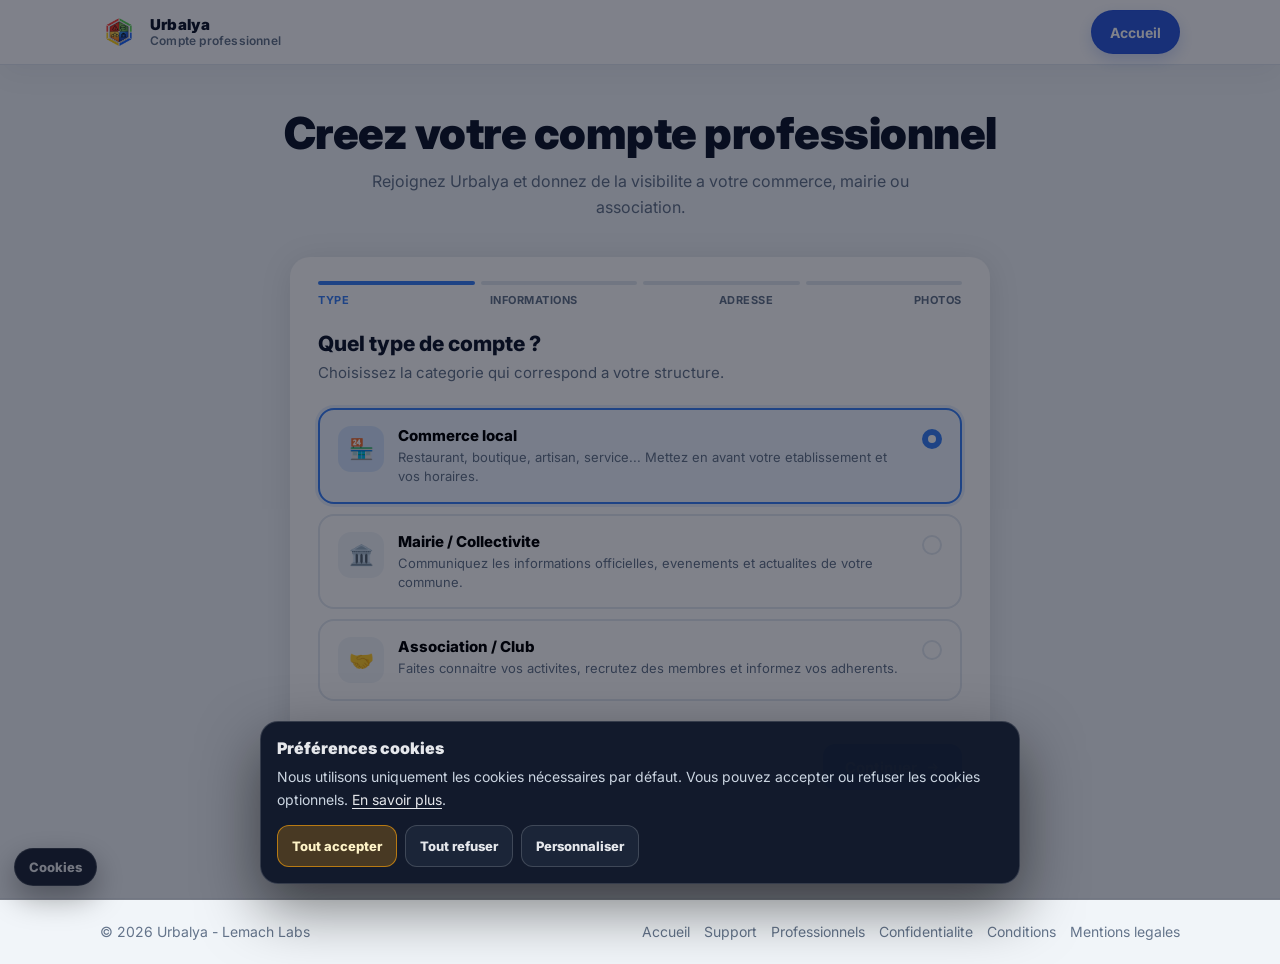
==== commit 1bd8b9a3: "ok" ====
--- a/docs/professionnels/index.html
+++ b/docs/professionnels/index.html
@@ -82,9 +82,10 @@
       position: sticky;
       top: 0;
       z-index: 50;
-      backdrop-filter: blur(10px);
-      background: rgba(255,255,255,.86);
-      border-bottom: 1px solid var(--line);
+      backdrop-filter: blur(18px);
+      background: rgba(255,255,255,.88);
+      border-bottom: 1px solid rgba(216,225,236,.82);
+      box-shadow: 0 10px 30px rgba(16,32,51,.045);
       padding-top: env(safe-area-inset-top);
     }
     .nav-inner {
@@ -134,23 +135,46 @@
       text-overflow: ellipsis;
     }
     .nav-actions { display: flex; align-items: center; gap: 10px; }
-    .nav-toggle {
-      width: var(--tap);
-      height: var(--tap);
-      border-radius: 14px;
-      border: 1px solid var(--line);
-      background: #FFFFFF;
+    .nav .brand-text strong { color: #0F172A; }
+    .nav .brand-text small { color: #64748B; }
+    .nav-cta {
       display: inline-flex;
       align-items: center;
-      justify-content: center;
+      height: var(--tap);
+      padding: 0 18px;
+      border-radius: 999px;
+      background: rgba(29,78,216,.92);
+      color: #fff;
+      font-weight: 700;
+      font-size: 14px;
+      white-space: nowrap;
+      border: 1px solid rgba(29,78,216,.24);
+      box-shadow: 0 6px 16px rgba(29,78,216,.20);
+      transition: background .12s ease;
+    }
+    .nav-cta:hover { background: rgba(29,78,216,1); }
+    .nav-toggle {
+      width: auto;
+      height: var(--tap);
+      padding: 0 14px 0 10px;
+      gap: 8px;
+      border-radius: 14px;
+      border: 1px solid rgba(15,23,42,.12);
+      background: transparent;
+      display: inline-flex;
+      align-items: center;
       cursor: pointer;
       transition: transform .12s ease, background .12s ease, border-color .12s ease;
-      color: var(--text);
+      color: #0F172A;
+      font-size: 13px;
+      font-weight: 800;
+      letter-spacing: .05em;
+      text-transform: uppercase;
     }
     .nav-toggle:hover {
       transform: translateY(-1px);
-      background: #F8FAFC;
-      border-color: rgba(15,23,42,.24);
+      background: #F1F5F9;
+      border-color: rgba(15,23,42,.20);
     }
     .pill {
       display: inline-flex;
@@ -215,7 +239,7 @@
     .backdrop {
       position: fixed;
       inset: 0;
-      background: rgba(15,23,42,.32);
+      background: rgba(2,6,23,.60);
       backdrop-filter: blur(6px);
       opacity: 0;
       pointer-events: none;
@@ -223,21 +247,20 @@
       z-index: 80;
     }
     .drawer {
+      display: none;
       position: fixed;
       top: env(safe-area-inset-top);
       right: 0;
       width: min(92vw, 360px);
       height: calc(100vh - env(safe-area-inset-top));
-      background: rgba(255,255,255,.98);
-      border-left: 1px solid var(--line);
-      box-shadow: 0 26px 50px rgba(15,23,42,.18);
-      transform: translateX(110%);
-      transition: transform .22s ease;
+      background: rgba(7,18,38,.92);
+      backdrop-filter: blur(16px);
+      border-left: 1px solid rgba(255,255,255,.10);
+      box-shadow: 0 30px 80px rgba(0,0,0,.55);
       z-index: 90;
-      display: flex;
       flex-direction: column;
       padding: 14px;
-      overflow-y: auto;
+      color: #E6EEF8;
     }
     .drawer-head {
       display: flex;
@@ -245,74 +268,121 @@
       justify-content: space-between;
       gap: 10px;
       padding: 8px 6px 12px;
-      border-bottom: 1px solid var(--line);
-    }
-    .drawer-title { font-weight: 900; letter-spacing: .2px; }
+      border-bottom: 1px solid rgba(255,255,255,.10);
+    }
+    .drawer-title { font-weight: 900; letter-spacing: .2px; color: #E6EEF8; }
     .drawer-close {
       width: var(--tap);
       height: var(--tap);
       border-radius: 14px;
-      border: 1px solid var(--line);
-      background: #FFFFFF;
+      border: 1px solid rgba(255,255,255,.12);
+      background: rgba(2,6,23,.35);
       display: inline-flex;
       align-items: center;
       justify-content: center;
       cursor: pointer;
-      color: var(--text);
+      color: #E6EEF8;
     }
     .drawer-nav {
       display: flex;
       flex-direction: column;
-      gap: 10px;
-      padding: 14px 6px;
+      gap: 0;
+      padding: 12px 2px 8px;
     }
     .drawer .pill {
+      position: relative;
       width: 100%;
-      justify-content: center;
-      padding: 14px 12px;
-      border-radius: 16px;
-      font-size: 15px;
-      min-height: 46px;
+      justify-content: flex-start;
+      gap: 12px;
+      padding: 13px 4px;
+      min-height: 52px;
+      border: 0;
+      border-radius: 0;
+      background: transparent !important;
+      color: inherit;
+      box-shadow: none;
+      transform: none;
+    }
+    .drawer .pill::after {
+      content: "";
+      position: absolute;
+      left: 0; right: 0; bottom: 0;
+      height: 1px;
+      background: linear-gradient(90deg, rgba(255,255,255,.14), rgba(255,255,255,.04));
+      pointer-events: none;
+    }
+    .drawer .pill::before {
+      content: "";
+      position: absolute;
+      left: -4px; top: 50%;
+      width: 2px; height: 0;
+      border-radius: 999px;
+      background: linear-gradient(180deg,#7DD3FC,#38BDF8);
+      transform: translateY(-50%);
+      transition: height .18s ease, opacity .18s ease;
+      opacity: 0;
+    }
+    .drawer .pill:hover,
+    .drawer .pill[aria-current="page"] {
+      background: linear-gradient(90deg, rgba(56,189,248,.12), rgba(56,189,248,.03)) !important;
+    }
+    .drawer .pill:hover::before,
+    .drawer .pill[aria-current="page"]::before { height: 28px; opacity: 1; }
+    .drawer .pill[aria-current="page"] { color: #F2F8FF; border-color: transparent; }
+    .drawer .pill .ico {
+      width: 18px; height: 18px;
+      padding: 0; border: 0; border-radius: 0;
+      background: transparent !important;
+      box-shadow: none; opacity: .95;
+      flex: 0 0 18px;
+      color: #BFD2E6;
+    }
+    .drawer .pill.primary,
+    .drawer .pill.danger { color: inherit; }
+    .drawer .pill.danger { color: #FF8D98; }
+    .drawer-nav > .store-link:nth-last-child(2) { margin-top: 16px; position: relative; }
+    .drawer-nav > .store-link:nth-last-child(2)::before {
+      content: "App mobile";
+      position: absolute; left: 0; top: -10px;
+      transform: translateY(-100%);
+      font-size: 11px; letter-spacing: .15em; text-transform: uppercase;
+      color: #9FB3CC; font-weight: 800; pointer-events: none;
     }
     .drawer .store-link {
-      display: block;
-      width: 100%;
-      max-width: none;
+      padding: 0; margin-top: 10px;
+      border: 1px solid rgba(255,255,255,.14);
+      border-radius: 12px; overflow: hidden;
+      background: rgba(10,24,45,.55) !important;
       min-height: auto;
-      border-width: 0;
-      box-shadow: none;
-      margin: 0;
-      align-self: stretch;
-    }
-    .drawer .store-badge {
-      display: block;
-      width: 100%;
-      max-width: none;
-      max-height: none;
-      height: auto;
-      margin: 0;
-      object-fit: contain;
-    }
+    }
+    .drawer .store-link::before,
+    .drawer .store-link::after { display: none; }
+    .drawer .store-link .ico { display: none; }
+    .drawer .store-link .store-badge { width: 100%; display: block; }
     .drawer-foot {
       margin-top: auto;
-      padding: 12px 6px 6px;
-      border-top: 1px solid var(--line);
-      color: var(--muted);
-      font-size: 13px;
-      line-height: 1.5;
+      padding: 10px 2px 0;
+      border-top: 1px solid rgba(255,255,255,.12);
+      color: rgba(230,238,248,.70);
+      font-size: 13px; line-height: 1.5;
+      display: flex; flex-direction: column; gap: 0;
+    }
+    .drawer-foot .pill { min-height: 52px; }
+    .drawer-foot .pill.primary { background: transparent !important; color: inherit; }
+    @media (max-width: 640px) {
+      .drawer { width: min(94vw, 350px); }
+      .drawer .pill { min-height: 50px; padding: 12px 3px; }
+    }
+    @keyframes drawerSlideIn {
+      from { transform: translateX(110%); }
+      to   { transform: translateX(0); }
+    }
+    html.menu-open body { overflow: hidden; }
+    .menu-open .backdrop { opacity: 1; pointer-events: auto; }
+    .menu-open .drawer {
       display: flex;
-      flex-direction: column;
-      gap: 10px;
-    }
-    .drawer-foot .pill {
-      width: 100%;
-      min-height: 46px;
-    }
-    html.menu-open body { overflow: hidden; }
-    html.menu-open .backdrop,
-    .menu-open .backdrop { opacity: 1; pointer-events: auto; }
-    html.menu-open .drawer,
-    .menu-open .drawer { transform: translateX(0); }
+      animation: drawerSlideIn .22s ease forwards;
+    }
 
     /* MAIN */
     main { padding: 44px 0 80px; }
@@ -695,100 +765,12 @@
     </a>
 
     <div class="nav-actions">
-      <a class="pill primary header-create-btn" href="#professionalSignupForm">Créer un dossier</a>
-      <button
-        class="nav-toggle"
-        type="button"
-        aria-label="Ouvrir le menu"
-        aria-controls="drawer"
-        aria-expanded="false"
-        id="menuBtn"
-      >
-        <svg class="ico xl" viewBox="0 0 24 24" fill="none" stroke="currentColor" stroke-width="2.1" stroke-linecap="round" aria-hidden="true">
-          <path d="M4 7.5h16M4 12h16M4 16.5h16" />
-        </svg>
-      </button>
+      <a class="nav-cta" href="../index.html">Accueil</a>
     </div>
   </div>
 </header>
 
 <div class="backdrop" id="backdrop" aria-hidden="true"></div>
-<aside class="drawer" id="drawer" role="dialog" aria-modal="true" aria-label="Menu">
-  <div class="drawer-head">
-    <div class="drawer-title">Navigation</div>
-    <button class="drawer-close" type="button" aria-label="Fermer le menu" id="closeBtn">
-      <svg class="ico xl" viewBox="0 0 24 24" fill="none" stroke="currentColor" stroke-width="2.1" stroke-linecap="round" aria-hidden="true">
-        <path d="M6 6l12 12M18 6L6 18" />
-      </svg>
-    </button>
-  </div>
-
-  <nav class="drawer-nav" aria-label="Navigation mobile">
-    <a class="pill" href="../index.html">
-      <svg class="ico" viewBox="0 0 24 24" fill="none" stroke="currentColor" stroke-width="2.1" stroke-linecap="round" stroke-linejoin="round" aria-hidden="true">
-        <path d="M4 11.5L12 5l8 6.5V20H5v-8.5" />
-      </svg>
-      Accueil
-    </a>
-    <a class="pill" href="./" aria-current="page">
-      <svg class="ico" viewBox="0 0 24 24" fill="none" stroke="currentColor" stroke-width="2.1" stroke-linecap="round" stroke-linejoin="round" aria-hidden="true">
-        <path d="M4 20V7l8-3 8 3v13M9 20v-6h6v6M8 9h.01M12 9h.01M16 9h.01" />
-      </svg>
-      Compte Pro
-    </a>
-    <a class="pill" href="../support.html">
-      <svg class="ico" viewBox="0 0 24 24" fill="none" stroke="currentColor" stroke-width="2.1" stroke-linecap="round" stroke-linejoin="round" aria-hidden="true">
-        <path d="M12 18h.01M9.5 9a2.5 2.5 0 1 1 4.3 1.7c-.9.8-1.8 1.4-1.8 2.8M4.8 19.2A10 10 0 1 1 19.2 4.8 10 10 0 0 1 4.8 19.2" />
-      </svg>
-      Support
-    </a>
-    <a class="pill" href="../privacy.html">
-      <svg class="ico" viewBox="0 0 24 24" fill="none" stroke="currentColor" stroke-width="2.1" stroke-linecap="round" stroke-linejoin="round" aria-hidden="true">
-        <path d="M7 11V8a5 5 0 0 1 10 0v3M6 11h12v9H6z" />
-      </svg>
-      Confidentialité
-    </a>
-    <a class="pill" href="../terms.html">
-      <svg class="ico" viewBox="0 0 24 24" fill="none" stroke="currentColor" stroke-width="2.1" stroke-linecap="round" stroke-linejoin="round" aria-hidden="true">
-        <path d="M7 3h7l4 4v14H7zM14 3v5h5M9 13h6M9 17h6" />
-      </svg>
-      Conditions
-    </a>
-    <a class="pill" href="../mentions-legales.html">
-      <svg class="ico" viewBox="0 0 24 24" fill="none" stroke="currentColor" stroke-width="2.1" stroke-linecap="round" stroke-linejoin="round" aria-hidden="true">
-        <path d="M4 20h16M6 20V8l6-4 6 4v12M9 12h.01M12 12h.01M15 12h.01" />
-      </svg>
-      Mentions légales
-    </a>
-    <a class="pill primary store-link" href="https://apps.apple.com/app/urbalya/id6754794588" rel="noopener noreferrer" aria-label="Ouvrir l'App Store">
-      <img class="store-badge" src="../apple.png" alt="Télécharger sur l'App Store" loading="lazy" decoding="async" />
-    </a>
-    <a class="pill primary store-link" href="https://play.google.com/store/apps/details?id=com.urbalya.app&pcampaignid=web_share" rel="noopener noreferrer" aria-label="Ouvrir Google Play">
-      <img class="store-badge" src="../google.png" alt="Disponible sur Google Play" loading="lazy" decoding="async" />
-    </a>
-  </nav>
-
-  <div class="drawer-foot">
-    <a class="pill primary" href="#professionalSignupForm">
-      <svg class="ico" viewBox="0 0 24 24" fill="none" stroke="currentColor" stroke-width="2.1" stroke-linecap="round" stroke-linejoin="round" aria-hidden="true">
-        <path d="M12 5v14M5 12h14" />
-      </svg>
-      Créer mon compte
-    </a>
-    <a class="pill primary" href="../billing.html">
-      <svg class="ico" viewBox="0 0 24 24" fill="none" stroke="currentColor" stroke-width="2.1" stroke-linecap="round" stroke-linejoin="round" aria-hidden="true">
-        <path d="M7 11V8a5 5 0 0 1 10 0v3M6 11h12v9H6z" />
-      </svg>
-      Gérer mon compte
-    </a>
-    <a class="pill primary" href="mailto:contact@urbalya.com?subject=Support%20Urbalya">
-      <svg class="ico" viewBox="0 0 24 24" fill="none" stroke="currentColor" stroke-width="2.1" stroke-linecap="round" stroke-linejoin="round" aria-hidden="true">
-        <path d="M4 6h16v12H4zM4 7l8 6 8-6" />
-      </svg>
-      Contactez-nous
-    </a>
-  </div>
-</aside>
 
 <main id="main" role="main">
   <div class="container">
@@ -1102,41 +1084,6 @@
 
       </div><!-- /wizard-card -->
     </form>
-
-    <!-- BILLING SECTION -->
-    <div class="billing-section">
-      <div class="billing-card">
-        <h2 class="billing-card-title">Gerer mon abonnement</h2>
-        <p class="billing-card-sub">Entrez votre adresse email pour recevoir un lien securise de gestion.</p>
-        <div class="billing-context" id="billingContextBlock">
-          <div class="billing-meta">
-            <div class="billing-meta-item">
-              <span>Type</span>
-              <strong id="billingAccountValue">—</strong>
-            </div>
-            <div class="billing-meta-item">
-              <span>Statut</span>
-              <strong id="billingStatusValue">—</strong>
-            </div>
-            <div class="billing-meta-item">
-              <span>Renouvellement</span>
-              <strong id="billingRenewalValue">—</strong>
-            </div>
-          </div>
-          <div class="billing-actions" id="billingActions"></div>
-        </div>
-        <form class="billing-form" id="billingSelfServeForm">
-          <div class="field">
-            <label for="billingSelfServeEmail">Email du compte professionnel</label>
-            <input type="email" id="billingSelfServeEmail" autocomplete="email" placeholder="votre-email@exemple.fr" />
-          </div>
-          <button type="submit" class="btn btn-secondary" id="billingSelfServeSubmit" style="align-self:flex-start;">
-            Recevoir le lien de gestion
-          </button>
-          <div class="billing-feedback" id="billingFeedback" role="status" aria-live="polite"></div>
-        </form>
-      </div>
-    </div>
 
   </div>
 </main>
@@ -2292,6 +2239,16 @@
     setAccountType("merchant");
   })();
 </script>
+<script>
+  console.log("✅ FICHIER PROFESSIONNELS INDEX CHARGÉ");
+  console.log("URL réelle :", window.location.href);
+  document.addEventListener("DOMContentLoaded", function () {
+    var navInner = document.querySelector(".nav-inner");
+    console.log("Navbar réelle :", navInner ? navInner.innerHTML : "NAV INTROUVABLE");
+    var drawer = document.getElementById("drawer");
+    console.log("Drawer display:", drawer ? window.getComputedStyle(drawer).display : "DRAWER INTROUVABLE");
+  });
+</script>
 <script src="../cookie-consent.js"></script>
 </body>
 </html>
